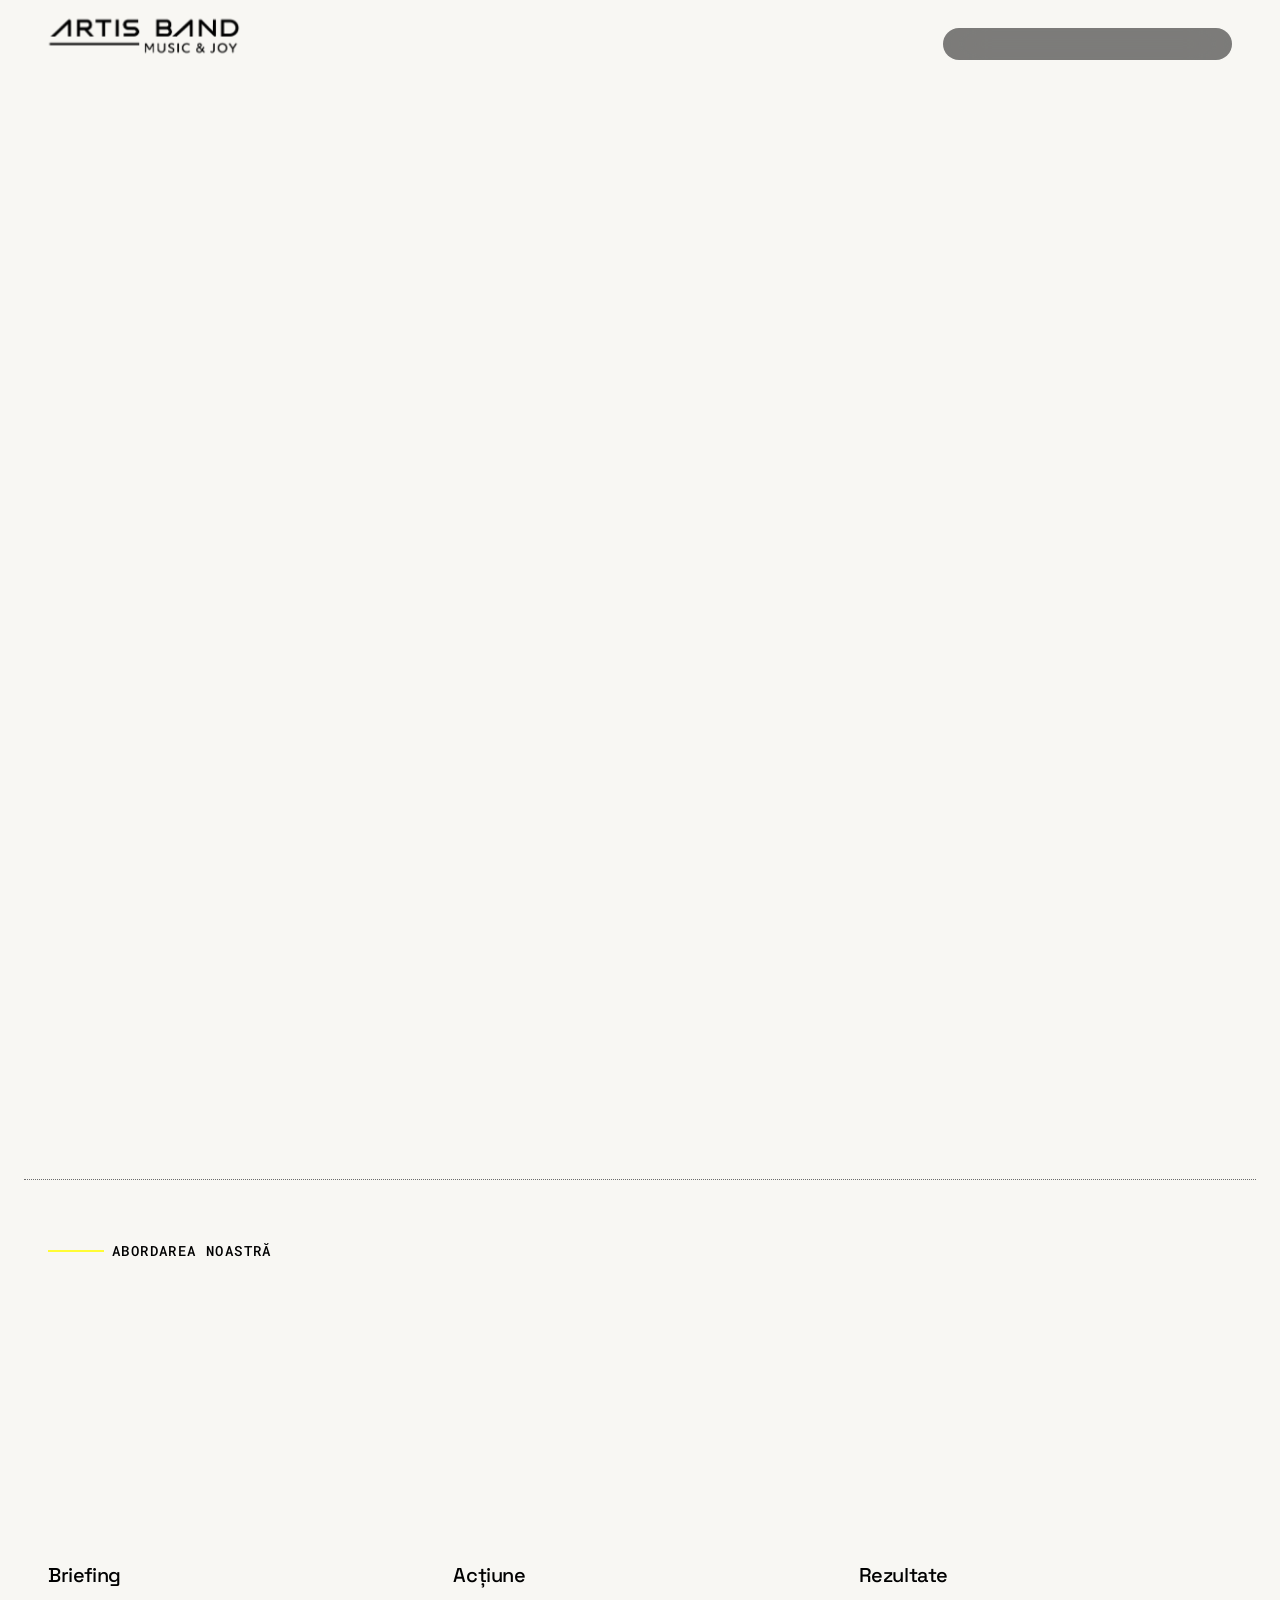
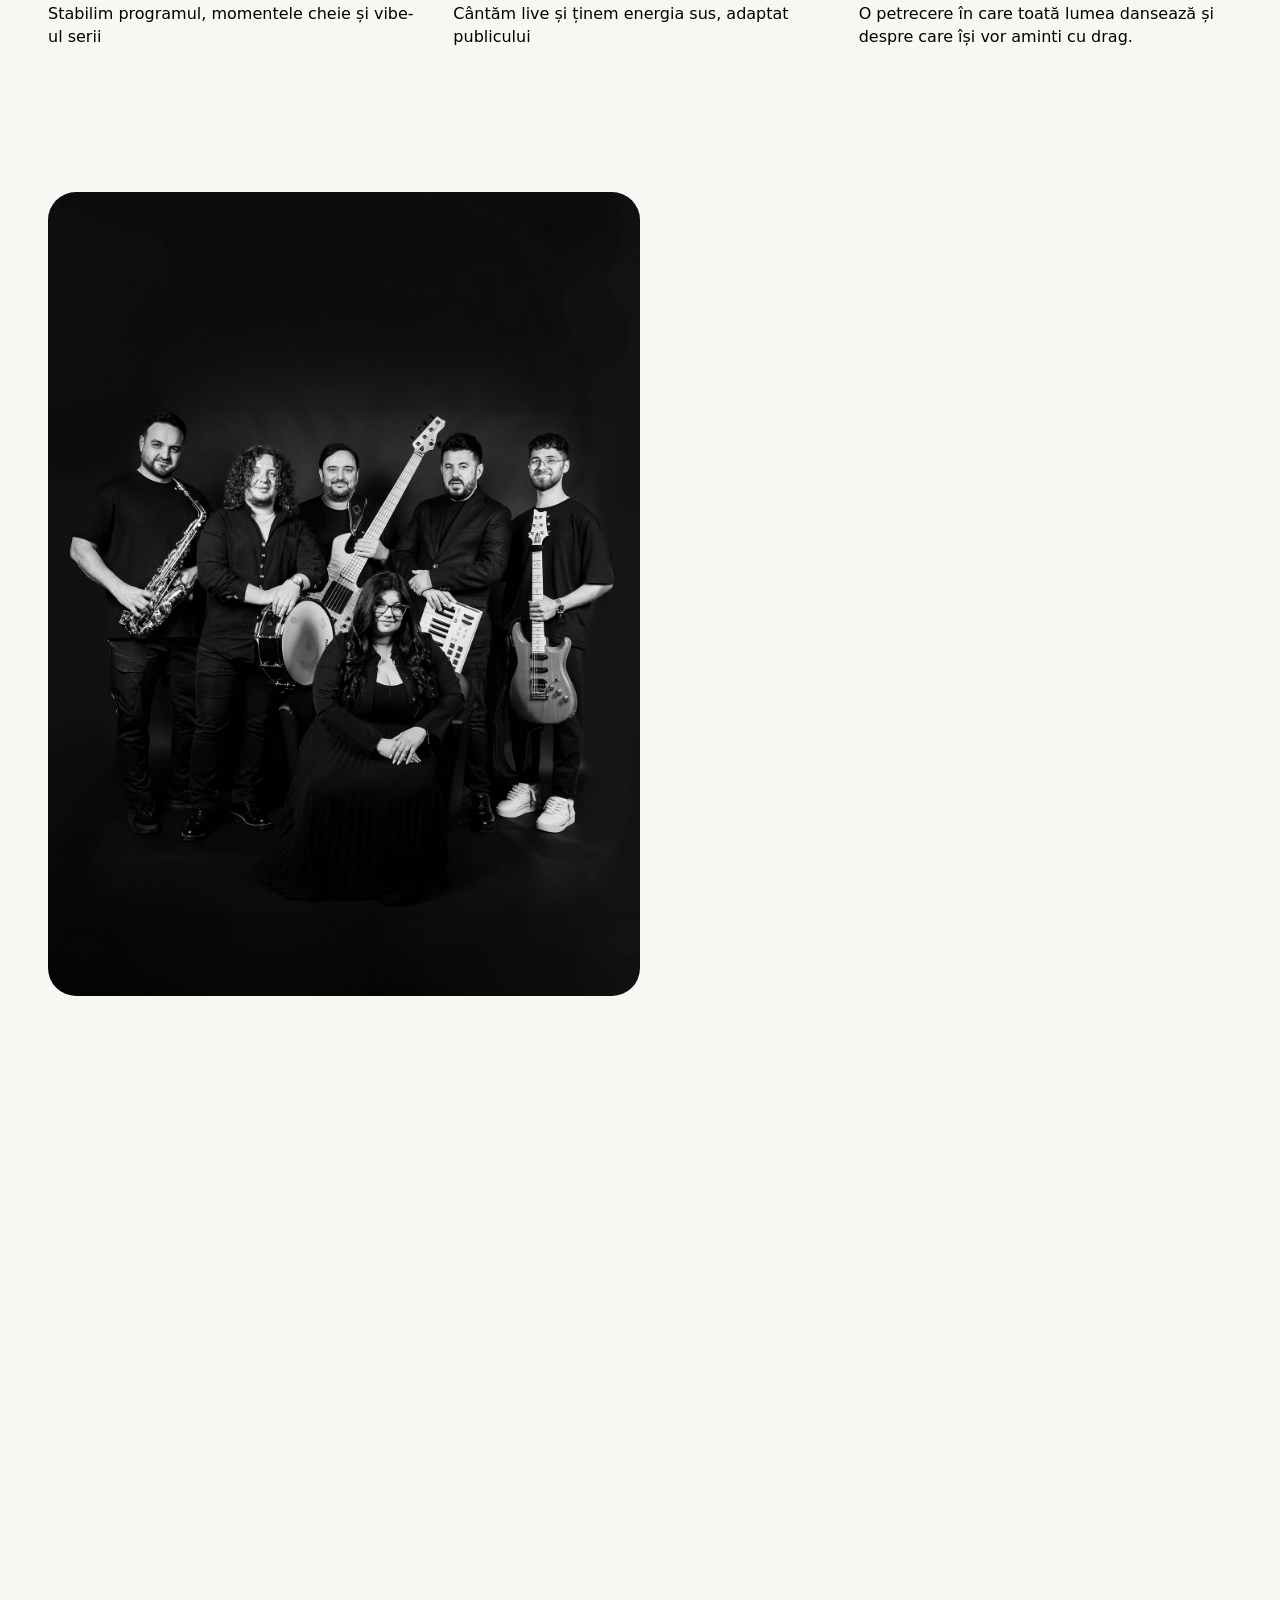
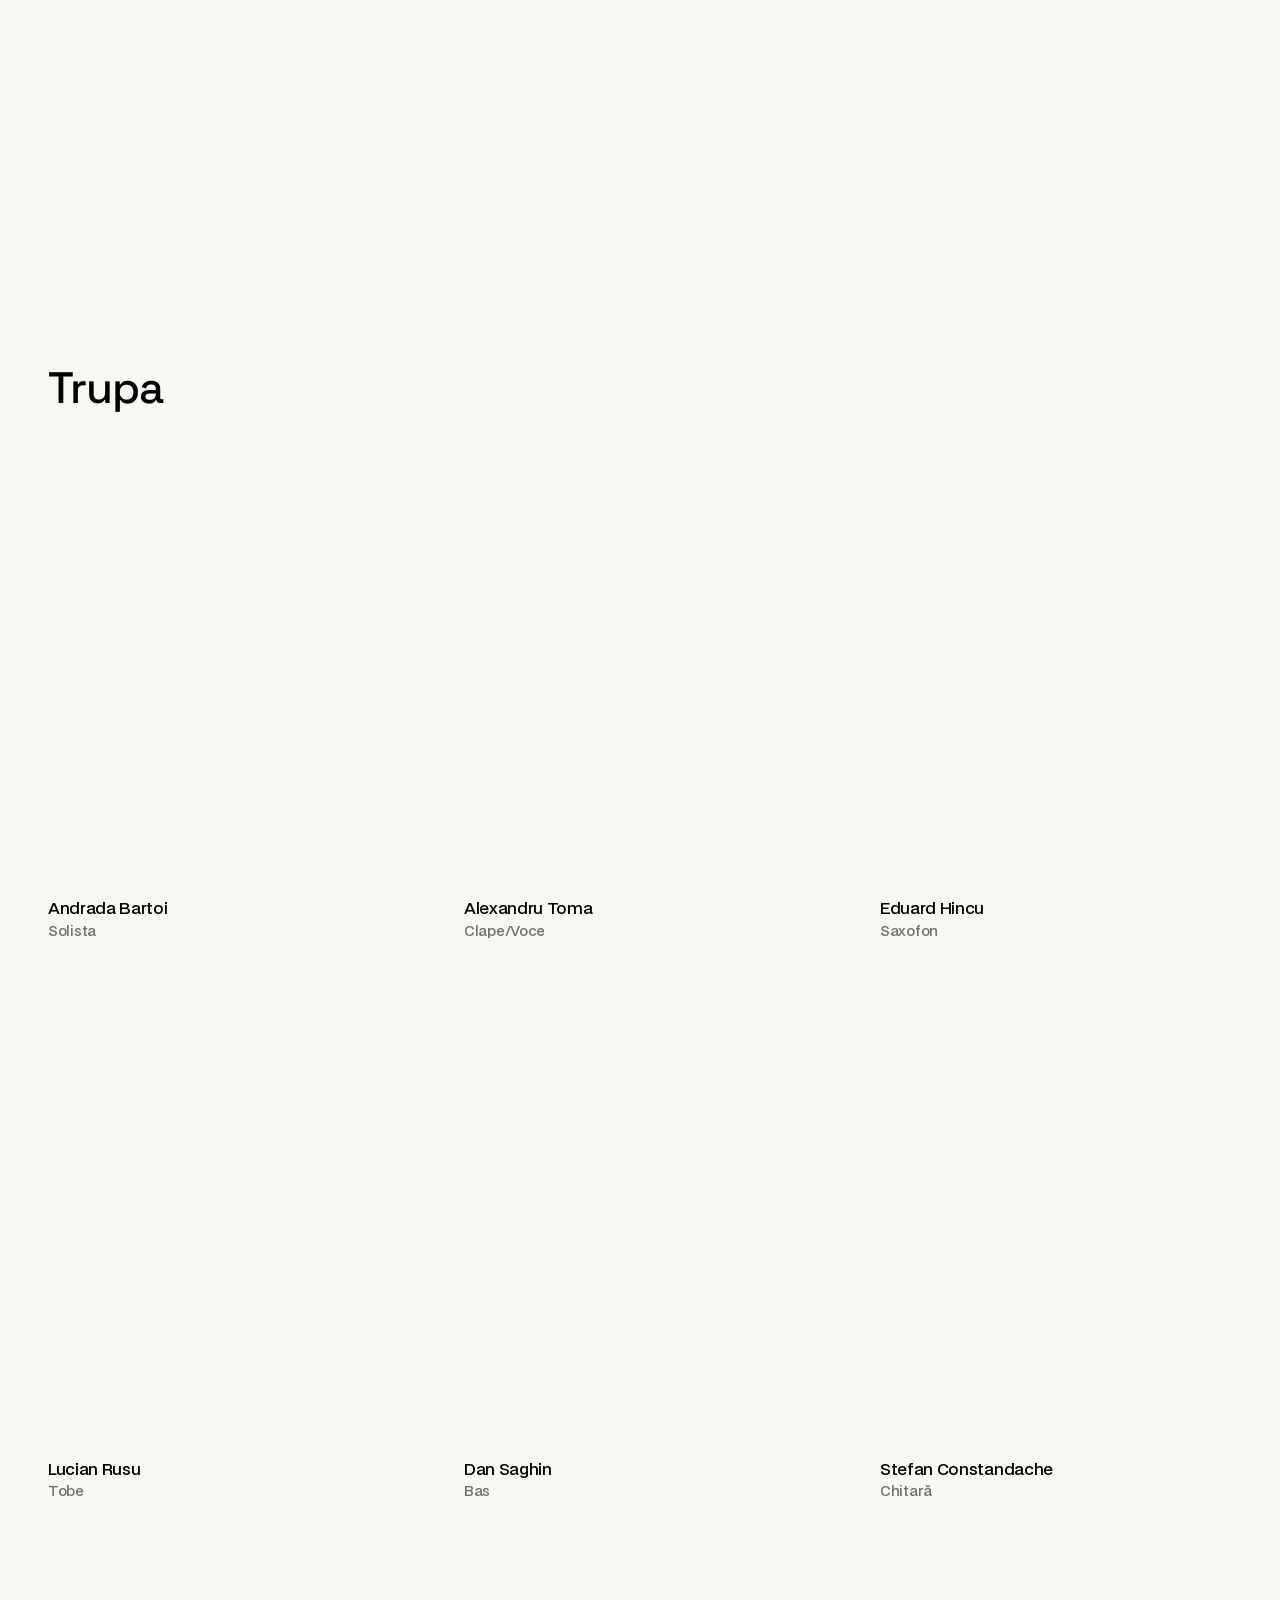
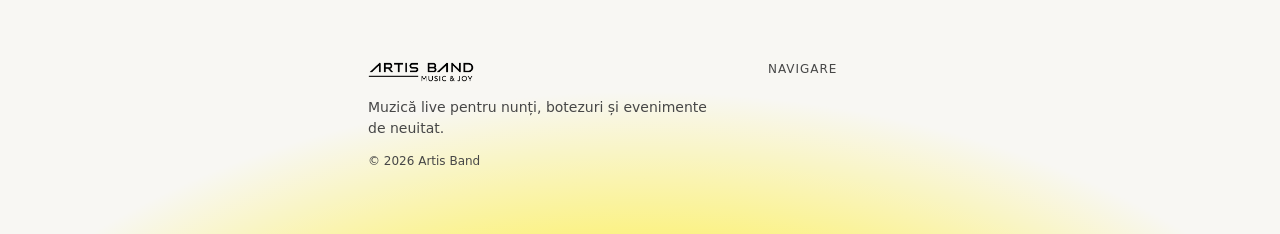
==== about.html @ 95e09581 "Fix mobile layout/animation bugs across site - Fix hamburger menu invisible on dark navbar (black-on" ====
<!DOCTYPE html>
<html lang="ro">
<head>
  <meta charset="utf-8">
  <title>Despre Noi – Artis Band</title>
  <meta content="Cunoaște trupa Artis Band: muzicieni profesioniști, repertoriu variat și energie live pentru nunți, botezuri și evenimente corporate." name="description">
  <link href="https://artisband.ro/about.html" rel="canonical">
  <meta content="Despre Noi – Artis Band" property="og:title">
  <meta content="Cunoaște trupa Artis Band: muzicieni profesioniști, repertoriu variat și energie live pentru nunți, botezuri și evenimente corporate." property="og:description">
  <meta content="https://artisband.ro/about.html" property="og:url">
  <meta content="https://artisband.ro/images/header-img6-p-1600.jpg" property="og:image">
  <meta content="Despre Noi – Artis Band" name="twitter:title">
  <meta content="Cunoaște trupa Artis Band: muzicieni profesioniști, repertoriu variat și energie live pentru nunți, botezuri și evenimente corporate." name="twitter:description">
  <meta content="https://artisband.ro/images/header-img6-p-1600.jpg" name="twitter:image">
  <meta property="og:type" content="website">
  <meta content="summary_large_image" name="twitter:card">
  <meta content="width=device-width, initial-scale=1" name="viewport">
  <link href="css/normalize.css" rel="stylesheet" type="text/css">
  <link href="css/framework.css" rel="stylesheet" type="text/css">
  <link href="css/site.css" rel="stylesheet" type="text/css">
  <style>html.w-mod-js:not(.w-mod-ix3) :is(.section_about-header .text-style-label, .section_about-header h1, .about-header_cube, .faq_answer-wrap, .faq_button-line.is-second, .home-header_heading._1, .home-header_heading._2, .home-header_heading._3, .home-header_imgs-wrap, .home-header_img-wrap, .newsletter_btn-wrap, .section_services .heading-style-h3, [animation="scale"], .about-values_img-wrap._2, .about-values_img-wrap._3, .about-values_block-content._1, .about-values_block-content._2, .about-values_block-content._3, .button_gradient-ball.ball-1, .navbar_hamburger-line._1, .navbar_hamburger-line._2, .footer_brand, .home-header_img, .navbar_link-text._1, .navbar_link-text._2, .button_gradient-ball.ball-2, .home-about_component, .home-about_img, .home-about_img-text, .scroll-note_text, .blog-list_img, .brands_list, .button_gradient, .button_gradient-glow) {visibility: hidden !important;}</style>
  <script src="js/touch-detect.js" type="text/javascript"></script>
  <link href="images/favicon.png" rel="shortcut icon" type="image/x-icon">
  <link href="images/webclip.png" rel="apple-touch-icon"><!--  code to improve the font quality  -->
  <style>
  * {
  -webkit-font-smoothing: antialiased;
  -moz-osx-font-smoothing: grayscale;
}
</style>
</head>
<body>
  <div class="page-wrapper">
    <nav data-wf--navbar--variant="light-pages" class="navbar is-light w-variant-1f88e9d2-2126-c26f-cddb-9e4109331a60">
      <div class="padding-global">
        <div class="navbar_component">
          <a href="index.html" class="navbar_logo-wrap w-inline-block"><img src="images/logo-white.svg" loading="lazy" alt="" class="navbar_logo_white w-variant-1f88e9d2-2126-c26f-cddb-9e4109331a60"><img src="images/logo-bk.png" loading="lazy" alt="" class="navbar_logo_black w-variant-1f88e9d2-2126-c26f-cddb-9e4109331a60"></a>
          <div class="navbar_links-wrap">
            <div class="navbar_links">
              <a href="index.html" class="navbar_link w-inline-block">
                <div class="navbar_link-text _1">Acasă</div>
                <div class="navbar_link-text _2">Acasă</div>
              </a>
              <a href="about.html" aria-current="page" class="navbar_link w-inline-block w--current">
                <div class="navbar_link-text _1">Despre Noi</div>
                <div class="navbar_link-text _2">Despre Noi</div>
              </a>
              <a href="work.html" class="navbar_link w-inline-block">
                <div class="navbar_link-text _1">Portofoliu</div>
                <div class="navbar_link-text _2">Portofoliu</div>
              </a>
            </div>
          </div>
          <div class="navbar_hamburger-wrap">
            <div class="navbar_hamburger">
              <div class="navbar_hamburger-line _1"></div>
              <div class="navbar_hamburger-line _2"></div>
            </div>
          </div>
        </div>
      </div>
    </nav>
    <div class="main-wrapper">
      <section class="section_about-header">
        <div class="about-header_content">
          <div class="padding-section-medium"></div>
          <div class="padding-global">
            <div class="container-xsmall">
              <div class="about-header_component">
                <div class="text-align-center">
                  <div class="text-style-label">DESPRE NOI</div>
                </div>
                <div class="spacer-custom-2"></div>
                <div class="text-align-center">
                  <h1 class="heading-style-h2 is-mobile-h3">Muzică live, energie pe scenă și un repertoriu adaptat publicului.</h1>
                </div>
              </div>
            </div>
          </div>
        </div>
        <div class="about-header_spacing"></div>
        <div class="about-header_cube-wrap">
          <div class="about-header_cube">
            <div class="about-header_cube-side _1"><img sizes="100vw" srcset="images/471550268_18295523638236226_8148027631442970013_n-p-500.jpg 500w, images/471550268_18295523638236226_8148027631442970013_n-p-800.jpg 800w, images/471550268_18295523638236226_8148027631442970013_n-p-1080.jpg 1080w, images/471550268_18295523638236226_8148027631442970013_n.jpg 1440w" alt="" src="images/471550268_18295523638236226_8148027631442970013_n.jpg" loading="eager" class="about-header_asset">
              <div class="about-header_gradient"></div>
              <div class="about-header_asset-info"></div>
            </div>
            <div class="about-header_cube-side _2">
              <div data-poster-url="videos/header-ab_poster.0000000.jpg" data-video-urls="videos/header-ab_mp4.mp4" data-autoplay="true" data-loop="true" data-wf-ignore="true" class="about-header_asset w-background-video w-background-video-atom"><video id="ec1cfe89-8ee2-b461-7108-16d6f02c8ee2-video" autoplay="" loop="" style="background-image:url(&quot;videos/header-ab_poster.0000000.jpg&quot;)" muted="" playsinline="" data-wf-ignore="true" data-object-fit="cover">
                  <source src="videos/header-ab_mp4.mp4" data-wf-ignore="true">
                </video></div>
              <div class="about-header_gradient"></div>
              <div class="about-header_asset-info"></div>
            </div>
            <div class="about-header_cube-side _3"><img sizes="(max-width: 1080px) 100vw, 1080px" srcset="images/487078931_1210907761035909_3909177879203193290_n-p-500.jpg 500w, images/487078931_1210907761035909_3909177879203193290_n-p-800.jpg 800w, images/487078931_1210907761035909_3909177879203193290_n.jpg 1080w" alt="" src="images/487078931_1210907761035909_3909177879203193290_n.jpg" loading="eager" class="about-header_asset">
              <div class="about-header_gradient"></div>
              <div class="about-header_asset-info">
                <div class="about-header_asset-line"></div>
              </div>
            </div>
            <div class="about-header_cube-side _4"><img sizes="(max-width: 2048px) 100vw, 2048px" srcset="images/487417576_1215841083875910_3028529609241675946_n-p-500.jpg 500w, images/487417576_1215841083875910_3028529609241675946_n-p-800.jpg 800w, images/487417576_1215841083875910_3028529609241675946_n-p-1080.jpg 1080w, images/487417576_1215841083875910_3028529609241675946_n.jpg 2048w" alt="" src="images/487417576_1215841083875910_3028529609241675946_n.jpg" loading="eager" class="about-header_asset">
              <div class="about-header_gradient"></div>
              <div class="about-header_asset-info"></div>
            </div>
          </div>
        </div>
      </section>
      <section class="section_approach">
        <div class="padding-section-large"></div>
        <div class="padding-global is-tiny">
          <div class="line"></div>
        </div>
        <div class="padding-section-xsmall"></div>
        <div class="padding-global">
          <div class="container-large">
            <div class="approach_component">
              <div class="label_wrap">
                <div class="label_line"></div>
                <h2 class="text-style-label">ABORDAREA NOASTRĂ</h2>
              </div>
              <div class="spacer-medium"></div>
              <div class="approach_items">
                <div class="approach_item">
                  <div class="approach_img-wrap"><img class="approach_img" src="images/472098517_18296837473236226_8160290566912953296_n.jpg" animation="scale" alt="" sizes="(max-width: 1440px) 100vw, 1440px" loading="lazy" srcset="images/472098517_18296837473236226_8160290566912953296_n-p-500.jpg 500w, images/472098517_18296837473236226_8160290566912953296_n-p-800.jpg 800w, images/472098517_18296837473236226_8160290566912953296_n-p-1080.jpg 1080w, images/472098517_18296837473236226_8160290566912953296_n.jpg 1440w"></div>
                  <div class="approach_item-content">
                    <h2 class="heading-style-h6">Briefing</h2>
                    <p>Stabilim programul, momentele cheie și vibe-ul serii</p>
                  </div>
                </div>
                <div class="approach_item">
                  <div class="approach_img-wrap">
                    <div data-poster-url="videos/ab-video_poster.0000000.jpg" data-video-urls="videos/ab-video_mp4.mp4" data-autoplay="true" data-loop="true" data-wf-ignore="true" animation="scale" class="approach_img w-background-video w-background-video-atom"><video id="f5f348c0-ceea-69d6-a16d-d329b9c68348-video" autoplay="" loop="" style="background-image:url(&quot;videos/ab-video_poster.0000000.jpg&quot;)" muted="" playsinline="" data-wf-ignore="true" data-object-fit="cover">
                        <source src="videos/ab-video_mp4.mp4" data-wf-ignore="true">
                      </video></div>
                  </div>
                  <div class="approach_item-content">
                    <h2 class="heading-style-h6">Acțiune</h2>
                    <p>Cântăm live și ținem energia sus, adaptat publicului</p>
                  </div>
                </div>
                <div class="approach_item">
                  <div class="approach_img-wrap"><img class="approach_img" src="images/550730911_18326200417236226_1081107936041770424_n.jpg" animation="scale" alt="" sizes="100vw" loading="lazy" srcset="images/550730911_18326200417236226_1081107936041770424_n-p-500.jpg 500w, images/550730911_18326200417236226_1081107936041770424_n-p-800.jpg 800w, images/550730911_18326200417236226_1081107936041770424_n-p-1080.jpg 1080w, images/550730911_18326200417236226_1081107936041770424_n.jpg 1440w"></div>
                  <div class="approach_item-content">
                    <h2 class="heading-style-h6">Rezultate</h2>
                    <p>O petrecere în care toată lumea dansează și despre care își vor aminti cu drag.</p>
                  </div>
                </div>
              </div>
            </div>
          </div>
        </div>
        <div class="padding-section-medium"></div>
      </section>
      <section class="section_values">
        <div class="padding-global">
          <div class="about-values_wrapper">
            <div id="w-node-_3e2f36c7-a93b-26f9-3eb0-428f49cd1206-3a338c73" class="about-values_imgs-wrapper">
              <div class="about-values_imgs-wrap">
                <div class="about-values_img-wrap _1"><img loading="eager" src="images/profesionalism.jpg" alt="" class="about-values_img _1"></div>
                <div class="about-values_img-wrap _2"><img loading="eager" src="images/repertoriu.jpg" alt="" class="about-values_img _2"></div>
                <div class="about-values_img-wrap _3"><img loading="eager" src="images/481287290_957119199878210_4238705629776462591_n.jpg" alt="" class="about-values_img _3"></div>
              </div>
            </div>
            <div class="about-values_content">
              <div class="about-values_block"><img alt="" src="images/profesionalism.jpg" loading="eager" class="about-values_img-tablet">
                <div class="about-values_block-content _1">
                  <div class="about-values_head">
                    <div class="text-style-label">01</div>
                    <div class="about-values_head-wrap">
                      <h2 class="heading-style-h4">Profesionalism</h2>
                    </div>
                  </div>
                  <p>Organizare și comunicare clară</p>
                </div>
              </div>
              <div class="about-values_block"><img alt="" src="images/repertoriu.jpg" loading="eager" class="about-values_img-tablet">
                <div class="about-values_block-content _2">
                  <div class="about-values_head">
                    <div class="text-style-label">02</div>
                    <div class="about-values_head-wrap">
                      <h2 class="heading-style-h4">Repertoriu variat</h2>
                    </div>
                  </div>
                  <p>Pentru toate vârstele și momentele serii</p>
                </div>
              </div>
              <div class="about-values_block"><img id="w-node-_3e2f36c7-a93b-26f9-3eb0-428f49cd1226-3a338c73" alt="" src="images/481287290_957119199878210_4238705629776462591_n.jpg" loading="eager" class="about-values_img-tablet">
                <div class="about-values_block-content _3">
                  <div class="about-values_head">
                    <div class="text-style-label">03</div>
                    <div class="about-values_head-wrap">
                      <h2 class="heading-style-h4">Energie live</h2>
                    </div>
                  </div>
                  <p>Interacțiune și atmosferă reală</p>
                </div>
              </div>
            </div>
            <!--
              Tablet/mobile-only alternative to .about-values_content above
              (hidden at this breakpoint, see site.css): that version just
              stacks the 3 cards vertically, one full-height block after
              another. Client asked for these shown as a horizontal
              auto-scrolling gallery instead, so this is a separate,
              purpose-built marquee track (same pattern as the "Momente
              live" gallery on index.html: the 3 cards listed twice back to
              back, CSS keyframe scrolls left by exactly one list's width
              so the loop is seamless, no arrows/JS needed). Desktop is
              untouched, still shows the original sticky image-crossfade
              version via .about-values_content/.about-values_imgs-wrapper.
            -->
            <div class="about-values_marquee">
              <div class="about-values_marquee_track">
                <div class="about-values_marquee_item">
                  <div class="about-values_marquee_img-wrap"><img src="images/profesionalism.jpg" alt="" loading="lazy" class="about-values_marquee_img"></div>
                  <div class="text-style-label">01</div>
                  <h3 class="heading-style-h6">Profesionalism</h3>
                  <p>Organizare și comunicare clară</p>
                </div>
                <div class="about-values_marquee_item">
                  <div class="about-values_marquee_img-wrap"><img src="images/repertoriu.jpg" alt="" loading="lazy" class="about-values_marquee_img"></div>
                  <div class="text-style-label">02</div>
                  <h3 class="heading-style-h6">Repertoriu variat</h3>
                  <p>Pentru toate vârstele și momentele serii</p>
                </div>
                <div class="about-values_marquee_item">
                  <div class="about-values_marquee_img-wrap"><img src="images/481287290_957119199878210_4238705629776462591_n.jpg" alt="" loading="lazy" class="about-values_marquee_img"></div>
                  <div class="text-style-label">03</div>
                  <h3 class="heading-style-h6">Energie live</h3>
                  <p>Interacțiune și atmosferă reală</p>
                </div>
                <div class="about-values_marquee_item" aria-hidden="true">
                  <div class="about-values_marquee_img-wrap"><img src="images/profesionalism.jpg" alt="" loading="lazy" class="about-values_marquee_img"></div>
                  <div class="text-style-label">01</div>
                  <h3 class="heading-style-h6">Profesionalism</h3>
                  <p>Organizare și comunicare clară</p>
                </div>
                <div class="about-values_marquee_item" aria-hidden="true">
                  <div class="about-values_marquee_img-wrap"><img src="images/repertoriu.jpg" alt="" loading="lazy" class="about-values_marquee_img"></div>
                  <div class="text-style-label">02</div>
                  <h3 class="heading-style-h6">Repertoriu variat</h3>
                  <p>Pentru toate vârstele și momentele serii</p>
                </div>
                <div class="about-values_marquee_item" aria-hidden="true">
                  <div class="about-values_marquee_img-wrap"><img src="images/481287290_957119199878210_4238705629776462591_n.jpg" alt="" loading="lazy" class="about-values_marquee_img"></div>
                  <div class="text-style-label">03</div>
                  <h3 class="heading-style-h6">Energie live</h3>
                  <p>Interacțiune și atmosferă reală</p>
                </div>
              </div>
            </div>
          </div>
        </div>
      </section>
      <section class="section_team">
        <div class="padding-section-medium"></div>
        <div class="padding-global">
          <div class="container-large">
            <div class="team_component">
              <h2 class="heading-style-h4">Trupa</h2>
              <div class="spacer-large"></div>
              <div class="about-team_grid">
                <div class="about-team_item">
                  <div class="about-team_img-wrap"><img animation="scale" loading="lazy" alt="" src="images/ada.jpg" sizes="100vw" srcset="images/ada-p-500.jpg 500w, images/ada-p-800.jpg 800w, images/ada.jpg 1050w" class="about-team_img"></div>
                  <div class="about-team_texts">
                    <h3 class="about-team_text">Andrada Bartoi</h3>
                    <div class="text-color-grey-350">
                      <h3 class="about-team_text-2">Solista</h3>
                    </div>
                  </div>
                </div>
                <div class="about-team_item">
                  <div class="about-team_img-wrap"><img animation="scale" loading="lazy" alt="" src="images/alex.jpg" sizes="100vw" srcset="images/alex-p-500.jpg 500w, images/alex-p-800.jpg 800w, images/alex-p-1080.jpg 1080w, images/alex.jpg 1200w" class="about-team_img"></div>
                  <div class="about-team_texts">
                    <h3 class="about-team_text">Alexandru Toma</h3>
                    <div class="text-color-grey-350">
                      <h3 class="about-team_text-2">Clape/Voce</h3>
                    </div>
                  </div>
                </div>
                <div class="about-team_item">
                  <div class="about-team_img-wrap"><img animation="scale" loading="lazy" alt="" src="images/edi.jpg" sizes="100vw" srcset="images/edi-p-500.jpg 500w, images/edi-p-800.jpg 800w, images/edi-p-1080.jpg 1080w, images/edi.jpg 1200w" class="about-team_img"></div>
                  <div class="about-team_texts">
                    <h3 class="about-team_text">Eduard Hincu</h3>
                    <div class="text-color-grey-350">
                      <h3 class="about-team_text-2">Saxofon</h3>
                    </div>
                  </div>
                </div>
                <div class="about-team_item">
                  <div class="about-team_img-wrap"><img animation="scale" loading="lazy" alt="" src="images/lucian.jpg" sizes="100vw" srcset="images/lucian-p-500.jpg 500w, images/lucian-p-800.jpg 800w, images/lucian-p-1080.jpg 1080w, images/lucian.jpg 1200w" class="about-team_img"></div>
                  <div class="about-team_texts">
                    <h3 class="about-team_text">Lucian Rusu</h3>
                    <div class="text-color-grey-350">
                      <h3 class="about-team_text-2">Tobe</h3>
                    </div>
                  </div>
                </div>
                <div class="about-team_item">
                  <div class="about-team_img-wrap"><img animation="scale" loading="lazy" alt="" src="images/dan.jpg" sizes="100vw" srcset="images/dan-p-500.jpg 500w, images/dan-p-800.jpg 800w, images/dan-p-1080.jpg 1080w, images/dan.jpg 1200w" class="about-team_img"></div>
                  <div class="about-team_texts">
                    <h3 class="about-team_text">Dan Saghin</h3>
                    <div class="text-color-grey-350">
                      <h3 class="about-team_text-2">Bas</h3>
                    </div>
                  </div>
                </div>
                <div class="about-team_item">
                  <div class="about-team_img-wrap"><img animation="scale" loading="lazy" alt="" src="images/stefan.jpg" sizes="100vw" srcset="images/stefan-p-500.jpg 500w, images/stefan-p-800.jpg 800w, images/stefan-p-1080.jpg 1080w, images/stefan.jpg 1200w" class="about-team_img"></div>
                  <div class="about-team_texts">
                    <h3 class="about-team_text">Stefan Constandache</h3>
                    <div class="text-color-grey-350">
                      <h3 class="about-team_text-2">Chitară</h3>
                    </div>
                  </div>
                </div>
              </div>
            </div>
          </div>
        </div>
        <div class="padding-section-medium is-mobile-small"></div>
      </section>
    </div>
    <footer class="footer footer-light">
      <div class="footer_wrap">
        <div class="footer-new_top">
          <div class="footer-new_brand">
            <img src="images/logo-bk.png" loading="lazy" alt="Artis Band" class="footer-new_logo">
            <p class="footer-new_tagline">Muzică live pentru nunți, botezuri și evenimente de neuitat.</p>
            <div class="footer_copyright">© 2026 Artis Band</div>
          </div>
          <div class="footer-new_navcontact-wrap">
            <div class="footer-new_col">
              <div class="footer-new_col-title">Navigare</div
---- css/framework.css ----
@font-face {
  font-family: 'webflow-icons';
  src: url("[data-uri]") format('truetype');
  font-weight: normal;
  font-style: normal;
}
[class^="w-icon-"],
[class*=" w-icon-"] {
  /* use !important to prevent issues with browser extensions that change fonts */
  font-family: 'webflow-icons' !important;
  speak: none;
  font-style: normal;
  font-weight: normal;
  font-variant: normal;
  text-transform: none;
  line-height: 1;
  /* Better Font Rendering =========== */
  -webkit-font-smoothing: antialiased;
  -moz-osx-font-smoothing: grayscale;
}
.w-icon-slider-right:before {
  content: "\e600";
}
.w-icon-slider-left:before {
  content: "\e601";
}
.w-icon-nav-menu:before {
  content: "\e602";
}
.w-icon-arrow-down:before,
.w-icon-dropdown-toggle:before {
  content: "\e603";
}
.w-icon-file-upload-remove:before {
  content: "\e900";
}
.w-icon-file-upload-icon:before {
  content: "\e903";
}
* {
  -webkit-box-sizing: border-box;
  -moz-box-sizing: border-box;
  box-sizing: border-box;
}
html {
  height: 100%;
}
body {
  margin: 0;
  min-height: 100%;
  background-color: #fff;
  font-family: Arial, sans-serif;
  font-size: 14px;
  line-height: 20px;
  color: #333;
}
img {
  max-width: 100%;
  vertical-align: middle;
  display: inline-block;
}
html.w-mod-touch * {
  background-attachment: scroll !important;
}
.w-block {
  display: block;
}
.w-inline-block {
  max-width: 100%;
  display: inline-block;
}
.w-clearfix:before,
.w-clearfix:after {
  content: " ";
  display: table;
  grid-column-start: 1;
  grid-row-start: 1;
  grid-column-end: 2;
  grid-row-end: 2;
}
.w-clearfix:after {
  clear: both;
}
.w-hidden {
  display: none;
}
.w-button {
  display: inline-block;
  padding: 9px 15px;
  background-color: #3898EC;
  color: white;
  border: 0;
  line-height: inherit;
  text-decoration: none;
  cursor: pointer;
  border-radius: 0;
}
input.w-button {
  -webkit-appearance: button;
}
html[data-w-dynpage] [data-w-cloak] {
  color: transparent !important;
}
.w-code-block {
  margin: unset;
}
pre.w-code-block code {
  all: inherit;
}
pre.w-code-block code > span {
  display: block !important;
}
.w-optimization {
  display: contents;
}
.w-webflow-badge,
.w-webflow-badge > img {
  box-sizing: unset;
  width: unset;
  height: unset;
  max-height: unset;
  max-width: unset;
  min-height: unset;
  min-width: unset;
  margin: unset;
  padding: unset;
  float: unset;
  clear: unset;
  border: unset;
  border-radius: unset;
  background: unset;
  background-image: unset;
  background-position: unset;
  background-size: unset;
  background-repeat: unset;
  background-origin: unset;
  background-clip: unset;
  background-attachment: unset;
  background-color: unset;
  box-shadow: unset;
  transform: unset;
  transition: unset;
  direction: unset;
  font-family: unset;
  font-weight: unset;
  color: unset;
  font-size: unset;
  line-height: unset;
  font-style: unset;
  font-variant: unset;
  text-align: unset;
  letter-spacing: unset;
  text-decoration: unset;
  text-indent: unset;
  text-transform: unset;
  list-style-type: unset;
  text-shadow: unset;
  vertical-align: unset;
  cursor: unset;
  white-space: unset;
  word-break: unset;
  word-spacing: unset;
  word-wrap: unset;
}
.w-webflow-badge {
  position: fixed !important;
  display: inline-block !important;
  visibility: visible !important;
  opacity: 1 !important;
  z-index: 2147483647 !important;
  top: auto !important;
  right: 12px !important;
  bottom: 12px !important;
  left: auto !important;
  color: #aaadb0 !important;
  background-color: #fff !important;
  border-radius: 3px !important;
  padding: 6px !important;
  font-size: 12px !important;
  line-height: 14px !important;
  text-decoration: none !important;
  transform: none !important;
  margin: 0 !important;
  width: auto !important;
  height: auto !important;
  overflow: unset !important;
  white-space: nowrap;
  box-shadow: 0 0 0 1px rgba(0, 0, 0, 0.1), 0px 1px 3px rgba(0, 0, 0, 0.1);
  cursor: pointer;
}
.w-webflow-badge > img {
  position: unset;
  display: inline-block !important;
  visibility: unset !important;
  opacity: 1 !important;
  vertical-align: middle !important;
}
h1,
h2,
h3,
h4,
h5,
h6 {
  font-weight: bold;
  margin-bottom: 10px;
}
h1 {
  font-size: 38px;
  line-height: 44px;
  margin-top: 20px;
}
h2 {
  font-size: 32px;
  line-height: 36px;
  margin-top: 20px;
}
h3 {
  font-size: 24px;
  line-height: 30px;
  margin-top: 20px;
}
h4 {
  font-size: 18px;
  line-height: 24px;
  margin-top: 10px;
}
h5 {
  font-size: 14px;
  line-height: 20px;
  margin-top: 10px;
}
h6 {
  font-size: 12px;
  line-height: 18px;
  margin-top: 10px;
}
p {
  margin-top: 0;
  margin-bottom: 10px;
}
blockquote {
  margin: 0 0 10px 0;
  padding: 10px 20px;
  border-left: 5px solid #E2E2E2;
  font-size: 18px;
  line-height: 22px;
}
figure {
  margin: 0;
  margin-bottom: 10px;
}
figcaption {
  margin-top: 5px;
  text-align: center;
}
ul,
ol {
  margin-top: 0px;
  margin-bottom: 10px;
  padding-left: 40px;
}
.w-list-unstyled {
  padding-left: 0;
  list-style: none;
}
.w-embed:before,
.w-embed:after {
  content: " ";
  display: table;
  grid-column-start: 1;
  grid-row-start: 1;
  grid-column-end: 2;
  grid-row-end: 2;
}
.w-embed:after {
  clear: both;
}
.w-video {
  width: 100%;
  position: relative;
  padding: 0;
}
.w-video iframe,
.w-video object,
.w-video embed {
  position: absolute;
  top: 0;
  left: 0;
  width: 100%;
  height: 100%;
  border: none;
}
fieldset {
  padding: 0;
  margin: 0;
  border: 0;
}
button,
[type='button'],
[type='reset'] {
  border: 0;
  cursor: pointer;
  -webkit-appearance: button;
}
.w-form {
  margin: 0 0 15px;
}
.w-form-done {
  display: none;
  padding: 20px;
  text-align: center;
  background-color: #dddddd;
}
.w-form-fail {
  display: none;
  margin-top: 10px;
  padding: 10px;
  background-color: #ffdede;
}
label {
  display: block;
  margin-bottom: 5px;
  font-weight: bold;
}
.w-input,
.w-select {
  display: block;
  width: 100%;
  height: 38px;
  padding: 8px 12px;
  margin-bottom: 10px;
  font-size: 14px;
  line-height: 1.42857143;
  color: #333333;
  vertical-align: middle;
  background-color: #ffffff;
  border: 1px solid #cccccc;
}
.w-input::placeholder,
.w-select::placeholder {
  color: #999;
}
.w-input:focus,
.w-select:focus {
  border-color: #3898EC;
  outline: 0;
}
.w-input[disabled],
.w-select[disabled],
.w-input[readonly],
.w-select[readonly],
fieldset[disabled] .w-input,
fieldset[disabled] .w-select {
  cursor: not-allowed;
}
.w-input[disabled]:not(.w-input-disabled),
.w-select[disabled]:not(.w-input-disabled),
.w-input[readonly],
.w-select[readonly],
fieldset[disabled]:not(.w-input-disabled) .w-input,
fieldset[disabled]:not(.w-input-disabled) .w-select {
  background-color: #eeeeee;
}
textarea.w-input,
textarea.w-select {
  height: auto;
}
.w-select {
  background-color: #f3f3f3;
}
.w-select[multiple] {
  height: auto;
}
.w-form-label {
  display: inline-block;
  cursor: pointer;
  font-weight: normal;
  margin-bottom: 0px;
}
.w-radio {
  display: block;
  margin-bottom: 5px;
  padding-left: 20px;
}
.w-radio:before,
.w-radio:after {
  content: " ";
  display: table;
  grid-column-start: 1;
  grid-row-start: 1;
  grid-column-end: 2;
  grid-row-end: 2;
}
.w-radio:after {
  clear: both;
}
.w-radio-input {
  margin: 4px 0 0;
  line-height: normal;
  float: left;
  margin-left: -20px;
}
.w-radio-input {
  margin-top: 3px;
}
.w-file-upload {
  display: block;
  margin-bottom: 10px;
}
.w-file-upload-input {
  width: 0.1px;
  height: 0.1px;
  opacity: 0;
  overflow: hidden;
  position: absolute;
  z-index: -100;
}
.w-file-upload-default,
.w-file-upload-uploading,
.w-file-upload-success {
  display: inline-block;
  color: #333333;
}
.w-file-upload-error {
  display: block;
  margin-top: 10px;
}
.w-file-upload-default.w-hidden,
.w-file-upload-uploading.w-hidden,
.w-file-upload-error.w-hidden,
.w-file-upload-success.w-hidden {
  display: none;
}
.w-file-upload-uploading-btn {
  display: flex;
  font-size: 14px;
  font-weight: normal;
  cursor: pointer;
  margin: 0;
  padding: 8px 12px;
  border: 1px solid #cccccc;
  background-color: #fafafa;
}
.w-file-upload-file {
  display: flex;
  flex-grow: 1;
  justify-content: space-between;
  margin: 0;
  padding: 8px 9px 8px 11px;
  border: 1px solid #cccccc;
  background-color: #fafafa;
}
.w-file-upload-file-name {
  font-size: 14px;
  font-weight: normal;
  display: block;
}
.w-file-remove-link {
  margin-top: 3px;
  margin-left: 10px;
  width: auto;
  height: auto;
  padding: 3px;
  display: block;
  cursor: pointer;
}
.w-icon-file-upload-remove {
  margin: auto;
  font-size: 10px;
}
.w-file-upload-error-msg {
  display: inline-block;
  color: #ea384c;
  padding: 2px 0;
}
.w-file-upload-info {
  display: inline-block;
  line-height: 38px;
  padding: 0 12px;
}
.w-file-upload-label {
  display: inline-block;
  font-size: 14px;
  font-weight: normal;
  cursor: pointer;
  margin: 0;
  padding: 8px 12px;
  border: 1px solid #cccccc;
  background-color: #fafafa;
}
.w-icon-file-upload-icon,
.w-icon-file-upload-uploading {
  display: inline-block;
  margin-right: 8px;
  width: 20px;
}
.w-icon-file-upload-uploading {
  height: 20px;
}
.w-container {
  margin-left: auto;
  margin-right: auto;
  max-width: 940px;
}
.w-container:before,
.w-container:after {
  content: " ";
  display: table;
  grid-column-start: 1;
  grid-row-start: 1;
  grid-column-end: 2;
  grid-row-end: 2;
}
.w-container:after {
  clear: both;
}
.w-container .w-row {
  margin-left: -10px;
  margin-right: -10px;
}
.w-row:before,
.w-row:after {
  content: " ";
  display: table;
  grid-column-start: 1;
  grid-row-start: 1;
  grid-column-end: 2;
  grid-row-end: 2;
}
.w-row:after {
  clear: both;
}
.w-row .w-row {
  margin-left: 0;
  margin-right: 0;
}
.w-col {
  position: relative;
  float: left;
  width: 100%;
  min-height: 1px;
  padding-left: 10px;
  padding-right: 10px;
}
.w-col .w-col {
  padding-left: 0;
  padding-right: 0;
}
.w-col-1 {
  width: 8.33333333%;
}
.w-col-2 {
  width: 16.66666667%;
}
.w-col-3 {
  width: 25%;
}
.w-col-4 {
  width: 33.33333333%;
}
.w-col-5 {
  width: 41.66666667%;
}
.w-col-6 {
  width: 50%;
}
.w-col-7 {
  width: 58.33333333%;
}
.w-col-8 {
  width: 66.66666667%;
}
.w-col-9 {
  width: 75%;
}
.w-col-10 {
  width: 83.33333333%;
}
.w-col-11 {
  width: 91.66666667%;
}
.w-col-12 {
  width: 100%;
}
.w-hidden-main {
  display: none !important;
}
@media screen and (max-width: 991px) {
  .w-container {
    max-width: 728px;
  }
  .w-hidden-main {
    display: inherit !important;
  }
  .w-hidden-medium {
    display: none !important;
  }
  .w-col-medium-1 {
    width: 8.33333333%;
  }
  .w-col-medium-2 {
    width: 16.66666667%;
  }
  .w-col-medium-3 {
    width: 25%;
  }
  .w-col-medium-4 {
    width: 33.33333333%;
  }
  .w-col-medium-5 {
    width: 41.66666667%;
  }
  .w-col-medium-6 {
    width: 50%;
  }
  .w-col-medium-7 {
    width: 58.33333333%;
  }
  .w-col-medium-8 {
    width: 66.66666667%;
  }
  .w-col-medium-9 {
    width: 75%;
  }
  .w-col-medium-10 {
    width: 83.33333333%;
  }
  .w-col-medium-11 {
    width: 91.66666667%;
  }
  .w-col-medium-12 {
    width: 100%;
  }
  .w-col-stack {
    width: 100%;
    left: auto;
    right: auto;
  }
}
@media screen and (max-width: 767px) {
  .w-hidden-main {
    display: inherit !important;
  }
  .w-hidden-medium {
    display: inherit !important;
  }
  .w-hidden-small {
    display: none !important;
  }
  .w-row,
  .w-container .w-row {
    margin-left: 0;
    margin-right: 0;
  }
  .w-col {
    width: 100%;
    left: auto;
    right: auto;
  }
  .w-col-small-1 {
    width: 8.33333333%;
  }
  .w-col-small-2 {
    width: 16.66666667%;
  }
  .w-col-small-3 {
    width: 25%;
  }
  .w-col-small-4 {
    width: 33.33333333%;
  }
  .w-col-small-5 {
    width: 41.66666667%;
  }
  .w-col-small-6 {
    width: 50%;
  }
  .w-col-small-7 {
    width: 58.33333333%;
  }
  .w-col-small-8 {
    width: 66.66666667%;
  }
  .w-col-small-9 {
    width: 75%;
  }
  .w-col-small-10 {
    width: 83.33333333%;
  }
  .w-col-small-11 {
    width: 91.66666667%;
  }
  .w-col-small-12 {
    width: 100%;
  }
}
@media screen and (max-width: 479px) {
  .w-container {
    max-width: none;
  }
  .w-hidden-main {
    display: inherit !important;
  }
  .w-hidden-medium {
    display: inherit !important;
  }
  .w-hidden-small {
    display: inherit !important;
  }
  .w-hidden-tiny {
    display: none !important;
  }
  .w-col {
    width: 100%;
  }
  .w-col-tiny-1 {
    width: 8.33333333%;
  }
  .w-col-tiny-2 {
    width: 16.66666667%;
  }
  .w-col-tiny-3 {
    width: 25%;
  }
  .w-col-tiny-4 {
    width: 33.33333333%;
  }
  .w-col-tiny-5 {
    width: 41.66666667%;
  }
  .w-col-tiny-6 {
    width: 50%;
  }
  .w-col-tiny-7 {
    width: 58.33333333%;
  }
  .w-col-tiny-8 {
    width: 66.66666667%;
  }
  .w-col-tiny-9 {
    width: 75%;
  }
  .w-col-tiny-10 {
    width: 83.33333333%;
  }
  .w-col-tiny-11 {
    width: 91.66666667%;
  }
  .w-col-tiny-12 {
    width: 100%;
  }
}
.w-widget {
  position: relative;
}
.w-widget-map {
  width: 100%;
  height: 400px;
}
.w-widget-map label {
  width: auto;
  display: inline;
}
.w-widget-map img {
  max-width: inherit;
}
.w-widget-map .gm-style-iw {
  text-align: center;
}
.w-widget-map .gm-style-iw > button {
  display: none !important;
}
.w-widget-twitter {
  overflow: hidden;
}
.w-widget-twitter-count-shim {
  display: inline-block;
  vertical-align: top;
  position: relative;
  width: 28px;
  height: 20px;
  text-align: center;
  background: white;
  border: #758696 solid 1px;
  border-radius: 3px;
}
.w-widget-twitter-count-shim * {
  pointer-events: none;
  user-select: none;
}
.w-widget-twitter-count-shim .w-widget-twitter-count-inner {
  position: relative;
  font-size: 15px;
  line-height: 12px;
  text-align: center;
  color: #999;
  font-family: serif;
}
.w-widget-twitter-count-shim .w-widget-twitter-count-clear {
  position: relative;
  display: block;
}
.w-widget-twitter-count-shim.w--large {
  width: 36px;
  height: 28px;
}
.w-widget-twitter-count-shim.w--large .w-widget-twitter-count-inner {
  font-size: 18px;
  line-height: 18px;
}
.w-widget-twitter-count-shim:not(.w--vertical) {
  margin-left: 5px;
  margin-right: 8px;
}
.w-widget-twitter-count-shim:not(.w--vertical).w--large {
  margin-left: 6px;
}
.w-widget-twitter-count-shim:not(.w--vertical):before,
.w-widget-twitter-count-shim:not(.w--vertical):after {
  top: 50%;
  left: 0;
  border: solid transparent;
  content: ' ';
  height: 0;
  width: 0;
  position: absolute;
  pointer-events: none;
}
.w-widget-twitter-count-shim:not(.w--vertical):before {
  border-color: rgba(117, 134, 150, 0);
  border-right-color: #5d6c7b;
  border-width: 4px;
  margin-left: -9px;
  margin-top: -4px;
}
.w-widget-twitter-count-shim:not(.w--vertical).w--large:before {
  border-width: 5px;
  margin-left: -10px;
  margin-top: -5px;
}
.w-widget-twitter-count-shim:not(.w--vertical):after {
  border-color: rgba(255, 255, 255, 0);
  border-right-color: white;
  border-width: 4px;
  margin-left: -8px;
  margin-top: -4px;
}
.w-widget-twitter-count-shim:not(.w--vertical).w--large:after {
  border-width: 5px;
  margin-left: -9px;
  margin-top: -5px;
}
.w-widget-twitter-count-shim.w--vertical {
  width: 61px;
  height: 33px;
  margin-bottom: 8px;
}
.w-widget-twitter-count-shim.w--vertical:before,
.w-widget-twitter-count-shim.w--vertical:after {
  top: 100%;
  left: 50%;
  border: solid transparent;
  content: ' ';
  height: 0;
  width: 0;
  position: absolute;
  pointer-events: none;
}
.w-widget-twitter-count-shim.w--vertical:before {
  border-color: rgba(117, 134, 150, 0);
  border-top-color: #5d6c7b;
  border-width: 5px;
  margin-left: -5px;
}
.w-widget-twitter-count-shim.w--vertical:after {
  border-color: rgba(255, 255, 255, 0);
  border-top-color: white;
  border-width: 4px;
  margin-left: -4px;
}
.w-widget-twitter-count-shim.w--vertical .w-widget-twitter-count-inner {
  font-size: 18px;
  line-height: 22px;
}
.w-widget-twitter-count-shim.w--vertical.w--large {
  width: 76px;
}
.w-background-video {
  position: relative;
  overflow: hidden;
  height: 500px;
  color: white;
}
.w-background-video > video {
  background-size: cover;
  background-position: 50% 50%;
  position: absolute;
  margin: auto;
  width: 100%;
  height: 100%;
  right: -100%;
  bottom: -100%;
  top: -100%;
  left: -100%;
  object-fit: cover;
  z-index: -100;
}
.w-background-video > video::-webkit-media-controls-start-playback-button {
  display: none !important;
  -webkit-appearance: none;
}
.w-background-video--control {
  position: absolute;
  bottom: 1em;
  right: 1em;
  background-color: transparent;
  padding: 0;
}
.w-background-video--control > [hidden] {
  display: none !important;
}
.w-slider {
  position: relative;
  height: 300px;
  text-align: center;
  background: #dddddd;
  clear: both;
  -webkit-tap-highlight-color: rgba(0, 0, 0, 0);
  tap-highlight-color: rgba(0, 0, 0, 0);
}
.w-slider-mask {
  position: relative;
  display: block;
  overflow: hidden;
  z-index: 1;
  left: 0;
  right: 0;
  height: 100%;
  white-space: nowrap;
}
.w-slide {
  position: relative;
  display: inline-block;
  vertical-align: top;
  width: 100%;
  height: 100%;
  white-space: normal;
  text-align: left;
}
.w-slider-nav {
  position: absolute;
  z-index: 2;
  top: auto;
  right: 0;
  bottom: 0;
  left: 0;
  margin: auto;
  padding-top: 10px;
  height: 40px;
  text-align: center;
  -webkit-tap-highlight-color: rgba(0, 0, 0, 0);
  tap-highlight-color: rgba(0, 0, 0, 0);
}
.w-slider-nav.w-round > div {
  border-radius: 100%;
}
.w-slider-nav.w-num > div {
  width: auto;
  height: auto;
  padding: 0.2em 0.5em;
  font-size: inherit;
  line-height: inherit;
}
.w-slider-nav.w-shadow > div {
  box-shadow: 0 0 3px rgba(51, 51, 51, 0.4);
}
.w-slider-nav-invert {
  color: #fff;
}
.w-slider-nav-invert > div {
  background-color: rgba(34, 34, 34, 0.4);
}
.w-slider-nav-invert > div.w-active {
  background-color: #222;
}
.w-slider-dot {
  position: relative;
  display: inline-block;
  width: 1em;
  height: 1em;
  background-color: rgba(255, 255, 255, 0.4);
  cursor: pointer;
  margin: 0 3px 0.5em;
  transition: background-color 100ms, color 100ms;
}
.w-slider-dot.w-active {
  background-color: #fff;
}
.w-slider-dot:focus {
  outline: none;
  box-shadow: 0px 0px 0px 2px #fff;
}
.w-slider-dot:focus.w-active {
  box-shadow: none;
}
.w-slider-arrow-left,
.w-slider-arrow-right {
  position: absolute;
  width: 80px;
  top: 0;
  right: 0;
  bottom: 0;
  left: 0;
  margin: auto;
  cursor: pointer;
  overflow: hidden;
  color: white;
  font-size: 40px;
  -webkit-tap-highlight-color: rgba(0, 0, 0, 0);
  tap-highlight-color: rgba(0, 0, 0, 0);
  user-select: none;
}
.w-slider-arrow-left [class^='w-icon-'],
.w-slider-arrow-right [class^='w-icon-'],
.w-slider-arrow-left [class*=' w-icon-'],
.w-slider-arrow-right [class*=' w-icon-'] {
  position: absolute;
}
.w-slider-arrow-left:focus,
.w-slider-arrow-right:focus {
  outline: 0;
}
.w-slider-arrow-left {
  z-index: 3;
  right: auto;
}
.w-slider-arrow-right {
  z-index: 4;
  left: auto;
}
.w-icon-slider-left,
.w-icon-slider-right {
  top: 0;
  right: 0;
  bottom: 0;
  left: 0;
  margin: auto;
  width: 1em;
  height: 1em;
}
.w-slider-aria-label {
  border: 0;
  clip: rect(0 0 0 0);
  height: 1px;
  margin: -1px;
  overflow: hidden;
  padding: 0;
  position: absolute;
  width: 1px;
}
.w-slider-force-show {
  display: block !important;
}
.w-dropdown {
  display: inline-block;
  position: relative;
  text-align: left;
  margin-left: auto;
  margin-right: auto;
  z-index: 900;
}
.w-dropdown-btn,
.w-dropdown-toggle,
.w-dropdown-link {
  position: relative;
  vertical-align: top;
  text-decoration: none;
  color: #222222;
  padding: 20px;
  text-align: left;
  margin-left: auto;
  margin-right: auto;
  white-space: nowrap;
}
.w-dropdown-toggle {
  user-select: none;
  display: inline-block;
  cursor: pointer;
  padding-right: 40px;
}
.w-dropdown-toggle:focus {
  outline: 0;
}
.w-icon-dropdown-toggle {
  position: absolute;
  top: 0;
  right: 0;
  bottom: 0;
  margin: auto;
  margin-right: 20px;
  width: 1em;
  height: 1em;
}
.w-dropdown-list {
  position: absolute;
  background: #dddddd;
  display: none;
  min-width: 100%;
}
.w-dropdown-list.w--open {
  display: block;
}
.w-dropdown-link {
  padding: 10px 20px;
  display: block;
  color: #222222;
}
.w-dropdown-link.w--current {
  color: #0082f3;
}
.w-dropdown-link:focus {
  outline: 0;
}
/**
 * ## Note
 * Safari (on both iOS and OS X) does not handle viewport units (vh, vw) well.
 * For example percentage units do not work on descendants of elements that
 * have any dimensions expressed in viewport units. It also doesn’t handle them at
 * all in `calc()`.
 */
/**
 * Wrapper around all lightbox elements
 *
 * 1. Since the lightbox can receive focus, IE also gives it an outline.
 * 2. Fixes flickering on Chrome when a transition is in progress
 *    underneath the lightbox.
 */
.w-lightbox-backdrop {
  cursor: auto;
  font-style: normal;
  letter-spacing: normal;
  list-style: disc;
  text-indent: 0;
  text-shadow: none;
  text-transform: none;
  visibility: visible;
  white-space: normal;
  word-break: normal;
  word-spacing: normal;
  word-wrap: normal;
  position: fixed;
  top: 0;
  right: 0;
  bottom: 0;
  left: 0;
  color: #fff;
  font-family: "Helvetica Neue", Helvetica, Ubuntu, "Segoe UI", Verdana, sans-serif;
  font-size: 17px;
  line-height: 1.2;
  font-weight: 300;
  text-align: center;
  background: rgba(0, 0, 0, 0.9);
  z-index: 2000;
  outline: 0;
  /* 1 */
  opacity: 0;
  -webkit-user-select: none;
  -moz-user-select: none;
  -webkit-tap-highlight-color: transparent;
  -webkit-transform: translate(0, 0);
  /* 2 */
}
/**
 * Neat trick to bind the rubberband effect to our canvas instead of the whole
 * document on iOS. It also prevents a bug that causes the document underneath to scroll.
 */
.w-lightbox-backdrop,
.w-lightbox-container {
  height: 100%;
  overflow: auto;
  -webkit-overflow-scrolling: touch;
}
.w-lightbox-content {
  position: relative;
  height: 100vh;
  overflow: hidden;
}
.w-lightbox-view {
  position: absolute;
  width: 100vw;
  height: 100vh;
  opacity: 0;
}
.w-lightbox-view:before {
  content: "";
  height: 100vh;
}
/* .w-lightbox-content */
.w-lightbox-group,
.w-lightbox-group .w-lightbox-view,
.w-lightbox-group .w-lightbox-view:before {
  height: 86vh;
}
.w-lightbox-frame,
.w-lightbox-view:before {
  display: inline-block;
  vertical-align: middle;
}
/*
 * 1. Remove default margin set by user-agent on the <figure> element.
 */
.w-lightbox-figure {
  position: relative;
  margin: 0;
  /* 1 */
}
.w-lightbox-group .w-lightbox-figure {
  cursor: pointer;
}
/**
 * IE adds image dimensions as width and height attributes on the IMG tag,
 * but we need both width and height to be set to auto to enable scaling.
 */
.w-lightbox-img {
  width: auto;
  height: auto;
  max-width: none;
}
/**
 * 1. Reset if style is set by user on "All Images"
 */
.w-lightbox-image {
  display: block;
  float: none;
  /* 1 */
  max-width: 100vw;
  max-height: 100vh;
}
.w-lightbox-group .w-lightbox-image {
  max-height: 86vh;
}
.w-lightbox-caption {
  position: absolute;
  right: 0;
  bottom: 0;
  left: 0;
  padding: 0.5em 1em;
  background: rgba(0, 0, 0, 0.4);
  text-align: left;
  text-overflow: ellipsis;
  white-space: nowrap;
  overflow: hidden;
}
.w-lightbox-embed {
  position: absolute;
  top: 0;
  right: 0;
  bottom: 0;
  left: 0;
  width: 100%;
  height: 100%;
}
.w-lightbox-control {
  position: absolute;
  top: 0;
  width: 4em;
  background-size: 24px;
  background-repeat: no-repeat;
  background-position: center;
  cursor: pointer;
  -webkit-transition: all 0.3s;
  transition: all 0.3s;
}
.w-lightbox-left {
  display: none;
  bottom: 0;
  left: 0;
  /* <svg xmlns="http://www.w3.org/2000/svg" viewBox="-20 0 24 40" width="24" height="40"><g transform="rotate(45)"><path d="m0 0h5v23h23v5h-28z" opacity=".4"/><path d="m1 1h3v23h23v3h-26z" fill="#fff"/></g></svg> */
  background-image: url("[data-uri]");
}
.w-lightbox-right {
  display: none;
  right: 0;
  bottom: 0;
  /* <svg xmlns="http://www.w3.org/2000/svg" viewBox="-4 0 24 40" width="24" height="40"><g transform="rotate(45)"><path d="m0-0h28v28h-5v-23h-23z" opacity=".4"/><path d="m1 1h26v26h-3v-23h-23z" fill="#fff"/></g></svg> */
  background-image: url("[data-uri]");
}
/*
 * Without specifying the with and height inside the SVG, all versions of IE render the icon too small.
 * The bug does not seem to manifest itself if the elements are tall enough such as the above arrows.
 * (http://stackoverflow.com/questions/16092114/background-size-differs-in-internet-explorer)
 */
.w-lightbox-close {
  right: 0;
  height: 2.6em;
  /* <svg xmlns="http://www.w3.org/2000/svg" viewBox="-4 0 18 17" width="18" height="17"><g transform="rotate(45)"><path d="m0 0h7v-7h5v7h7v5h-7v7h-5v-7h-7z" opacity=".4"/><path d="m1 1h7v-7h3v7h7v3h-7v7h-3v-7h-7z" fill="#fff"/></g></svg> */
  background-image: url("[data-uri]");
  background-size: 18px;
}
/**
 * 1. All IE versions add extra space at the bottom without this.
 */
.w-lightbox-strip {
  position: absolute;
  bottom: 0;
  left: 0;
  right: 0;
  padding: 0 1vh;
  line-height: 0;
  /* 1 */
  white-space: nowrap;
  overflow-x: auto;
  overflow-y: hidden;
}
/*
 * 1. We use content-box to avoid having to do `width: calc(10vh + 2vw)`
 *    which doesn’t work in Safari anyway.
 * 2. Chrome renders images pixelated when switching to GPU. Making sure
 *    the parent is also rendered on the GPU (by setting translate3d for
 *    example) fixes this behavior.
 */
.w-lightbox-item {
  display: inline-block;
  width: 10vh;
  padding: 2vh 1vh;
  box-sizing: content-box;
  /* 1 */
  cursor: pointer;
  -webkit-transform: translate3d(0, 0, 0);
  /* 2 */
}
.w-lightbox-active {
  opacity: 0.3;
}
.w-lightbox-thumbnail {
  position: relative;
  height: 10vh;
  background: #222;
  overflow: hidden;
}
.w-lightbox-thumbnail-image {
  position: absolute;
  top: 0;
  left: 0;
}
.w-lightbox-thumbnail .w-lightbox-tall {
  top: 50%;
  width: 100%;
  -webkit-transform: translate(0, -50%);
  transform: translate(0, -50%);
}
.w-lightbox-thumbnail .w-lightbox-wide {
  left: 50%;
  height: 100%;
  -webkit-transform: translate(-50%, 0);
  transform: translate(-50%, 0);
}
/*
 * Spinner
 *
 * Absolute pixel values are used to avoid rounding errors that would cause
 * the white spinning element to be misaligned with the track.
 */
.w-lightbox-spinner {
  position: absolute;
  top: 50%;
  left: 50%;
  box-sizing: border-box;
  width: 40px;
  height: 40px;
  margin-top: -20px;
  margin-left: -20px;
  border: 5px solid rgba(0, 0, 0, 0.4);
  border-radius: 50%;
  -webkit-animation: spin 0.8s infinite linear;
  animation: spin 0.8s infinite linear;
}
.w-lightbox-spinner:after {
  content: "";
  position: absolute;
  top: -4px;
  right: -4px;
  bottom: -4px;
  left: -4px;
  border: 3px solid transparent;
  border-bottom-color: #fff;
  border-radius: 50%;
}
/*
 * Utility classes
 */
.w-lightbox-hide {
  display: none;
}
.w-lightbox-noscroll {
  overflow: hidden;
}
@media (min-width: 768px) {
  .w-lightbox-content {
    height: 96vh;
    margin-top: 2vh;
  }
  .w-lightbox-view,
  .w-lightbox-view:before {
    height: 96vh;
  }
  /* .w-lightbox-content */
  .w-lightbox-group,
  .w-lightbox-group .w-lightbox-view,
  .w-lightbox-group .w-lightbox-view:before {
    height: 84vh;
  }
  .w-lightbox-image {
    max-width: 96vw;
    max-height: 96vh;
  }
  .w-lightbox-group .w-lightbox-image {
    max-width: 82.3vw;
    max-height: 84vh;
  }
  .w-lightbox-left,
  .w-lightbox-right {
    display: block;
    opacity: 0.5;
  }
  .w-lightbox-close {
    opacity: 0.8;
  }
  .w-lightbox-control:hover {
    opacity: 1;
  }
}
.w-lightbox-inactive,
.w-lightbox-inactive:hover {
  opacity: 0;
}
.w-richtext:before,
.w-richtext:after {
  content: " ";
  display: table;
  grid-column-start: 1;
  grid-row-start: 1;
  grid-column-end: 2;
  grid-row-end: 2;
}
.w-richtext:after {
  clear: both;
}
.w-richtext[contenteditable="true"]:before,
.w-richtext[contenteditable="true"]:after {
  white-space: initial;
}
.w-richtext ol,
.w-richtext ul {
  overflow: hidden;
}
.w-richtext .w-richtext-figure-selected.w-richtext-figure-type-video div:after,
.w-richtext .w-richtext-figure-selected[data-rt-type="video"] div:after {
  outline: 2px solid #2895f7;
}
.w-richtext .w-richtext-figure-selected.w-richtext-figure-type-image div,
.w-richtext .w-richtext-figure-selected[data-rt-type="image"] div {
  outline: 2px solid #2895f7;
}
.w-richtext figure.w-richtext-figure-type-video > div:after,
.w-richtext figure[data-rt-type="video"] > div:after {
  content: '';
  position: absolute;
  display: none;
  left: 0;
  top: 0;
  right: 0;
  bottom: 0;
}
.w-richtext figure {
  position: relative;
  max-width: 60%;
}
.w-richtext figure > div:before {
  cursor: default!important;
}
.w-richtext figure img {
  width: 100%;
}
.w-richtext figure figcaption.w-richtext-figcaption-placeholder {
  opacity: 0.6;
}
.w-richtext figure div {
  /* fix incorrectly sized selection border in the data manager */
  font-size: 0px;
  color: transparent;
}
.w-richtext figure.w-richtext-figure-type-image,
.w-richtext figure[data-rt-type="image"] {
  display: table;
}
.w-richtext figure.w-richtext-figure-type-image > div,
.w-richtext figure[data-rt-type="image"] > div {
  display: inline-block;
}
.w-richtext figure.w-richtext-figure-type-image > figcaption,
.w-richtext figure[data-rt-type="image"] > figcaption {
  display: table-caption;
  caption-side: bottom;
}
.w-richtext figure.w-richtext-figure-type-video,
.w-richtext figure[data-rt-type="video"] {
  width: 60%;
  height: 0;
}
.w-richtext figure.w-richtext-figure-type-video iframe,
.w-richtext figure[data-rt-type="video"] iframe {
  position: absolute;
  top: 0;
  left: 0;
  width: 100%;
  height: 100%;
}
.w-richtext figure.w-richtext-figure-type-video > div,
.w-richtext figure[data-rt-type="video"] > div {
  width: 100%;
}
.w-richtext figure.w-richtext-align-center {
  margin-right: auto;
  margin-left: auto;
  clear: both;
}
.w-richtext figure.w-richtext-align-center.w-richtext-figure-type-image > div,
.w-richtext figure.w-richtext-align-center[data-rt-type="image"] > div {
  max-width: 100%;
}
.w-richtext figure.w-richtext-align-normal {
  clear: both;
}
.w-richtext figure.w-richtext-align-fullwidth {
  width: 100%;
  max-width: 100%;
  text-align: center;
  clear: both;
  display: block;
  margin-right: auto;
  margin-left: auto;
}
.w-richtext figure.w-richtext-align-fullwidth > div {
  display: inline-block;
  /* padding-bottom is used for aspect ratios in video figures
      we want the div to inherit that so hover/selection borders in the designer-canvas
      fit right*/
  padding-bottom: inherit;
}
.w-richtext figure.w-richtext-align-fullwidth > figcaption {
  display: block;
}
.w-richtext figure.w-richtext-align-floatleft {
  float: left;
  margin-right: 15px;
  clear: none;
}
.w-richtext figure.w-richtext-align-floatright {
  float: right;
  margin-left: 15px;
  clear: none;
}
.w-nav {
  position: relative;
  background: #dddddd;
  z-index: 1000;
}
.w-nav:before,
.w-nav:after {
  content: " ";
  display: table;
  grid-column-start: 1;
  grid-row-start: 1;
  grid-column-end: 2;
  grid-row-end: 2;
}
.w-nav:after {
  clear: both;
}
.w-nav-brand {
  position: relative;
  float: left;
  text-decoration: none;
  color: #333333;
}
.w-nav-link {
  position: relative;
  display: inline-block;
  vertical-align: top;
  text-decoration: none;
  color: #222222;
  padding: 20px;
  text-align: left;
  margin-left: auto;
  margin-right: auto;
}
.w-nav-link.w--current {
  color: #0082f3;
}
.w-nav-menu {
  position: relative;
  float: right;
}
[data-nav-menu-open] {
  display: block !important;
  position: absolute;
  top: 100%;
  left: 0;
  right: 0;
  background: #C8C8C8;
  text-align: center;
  overflow: visible;
  min-width: 200px;
}
.w--nav-link-open {
  display: block;
  position: relative;
}
.w-nav-overlay {
  position: absolute;
  overflow: hidden;
  display: none;
  top: 100%;
  left: 0;
  right: 0;
  width: 100%;
}
.w-nav-overlay [data-nav-menu-open] {
  top: 0;
}
.w-nav[data-animation='over-left'] .w-nav-overlay {
  width: auto;
}
.w-nav[data-animation='over-left'] .w-nav-overlay,
.w-nav[data-animation='over-left'] [data-nav-menu-open] {
  right: auto;
  z-index: 1;
  top: 0;
}
.w-nav[data-animation='over-right'] .w-nav-overlay {
  width: auto;
}
.w-nav[data-animation='over-right'] .w-nav-overlay,
.w-nav[data-animation='over-right'] [data-nav-menu-open] {
  left: auto;
  z-index: 1;
  top: 0;
}
.w-nav-button {
  position: relative;
  float: right;
  padding: 18px;
  font-size: 24px;
  display: none;
  cursor: pointer;
  -webkit-tap-highlight-color: rgba(0, 0, 0, 0);
  tap-highlight-color: rgba(0, 0, 0, 0);
  user-select: none;
}
.w-nav-button:focus {
  outline: 0;
}
.w-nav-button.w--open {
  background-color: #C8C8C8;
  color: white;
}
.w-nav[data-collapse='all'] .w-nav-menu {
  display: none;
}
.w-nav[data-collapse='all'] .w-nav-button {
  display: block;
}
.w--nav-dropdown-open {
  display: block;
}
.w--nav-dropdown-toggle-open {
  display: block;
}
.w--nav-dropdown-list-open {
  position: static;
}
/**
 * NOTE: These rules are overridden in site-designer.less to use container queries instead of media queries
 * when the navbar is inside a Frame on the Open Canvas.
 */
@media screen and (max-width: 991px) {
  .w-nav[data-collapse='medium'] .w-nav-menu {
    display: none;
  }
  .w-nav[data-collapse='medium'] .w-nav-button {
    display: block;
  }
}
@media screen and (max-width: 767px) {
  .w-nav[data-collapse='small'] .w-nav-menu {
    display: none;
  }
  .w-nav[data-collapse='small'] .w-nav-button {
    display: block;
  }
  .w-nav-brand {
    padding-left: 10px;
  }
}
@media screen and (max-width: 479px) {
  .w-nav[data-collapse='tiny'] .w-nav-menu {
    display: none;
  }
  .w-nav[data-collapse='tiny'] .w-nav-button {
    display: block;
  }
}
.w-tabs {
  position: relative;
}
.w-tabs:before,
.w-tabs:after {
  content: " ";
  display: table;
  grid-column-start: 1;
  grid-row-start: 1;
  grid-column-end: 2;
  grid-row-end: 2;
}
.w-tabs:after {
  clear: both;
}
.w-tab-menu {
  position: relative;
}
.w-tab-link {
  position: relative;
  display: inline-block;
  vertical-align: top;
  text-decoration: none;
  padding: 9px 30px;
  text-align: left;
  cursor: pointer;
  color: #222222;
  background-color: #dddddd;
}
.w-tab-link.w--current {
  background-color: #C8C8C8;
}
.w-tab-link:focus {
  outline: 0;
}
.w-tab-content {
  position: relative;
  display: block;
  overflow: hidden;
}
.w-tab-pane {
  position: relative;
  display: none;
}
.w--tab-active {
  display: block;
}
@media screen and (max-width: 479px) {
  .w-tab-link {
    display: block;
  }
}
.w-ix-emptyfix:after {
  content: "";
}
@keyframes spin {
  0% {
    transform: rotate(0deg);
  }
  100% {
    transform: rotate(360deg);
  }
}
.w-dyn-empty {
  padding: 10px;
  background-color: #dddddd;
}
.w-dyn-hide {
  display: none !important;
}
.w-dyn-bind-empty {
  display: none !important;
}
.w-condition-invisible {
  display: none !important;
}
.wf-layout-layout {
  display: grid;
}
.w-layout-grid {
  display: grid;
  grid-auto-columns: 1fr;
  grid-template-columns: 1fr 1fr;
  grid-template-rows: auto auto;
  grid-row-gap: 16px;
  grid-column-gap: 16px;
}
---- css/site.css ----
@font-face {
  font-family: BDO Grotesk;
  src: url('../fonts/BDOGrotesk-VF.ttf') format("truetype");
  font-weight: 300 900;
  font-style: normal;
  font-display: swap;
}

@font-face {
  font-family: Roboto mono;
  src: url('../fonts/RobotoMono-Medium.ttf') format("truetype");
  font-weight: 500;
  font-style: normal;
  font-display: swap;
}

@font-face {
  font-family: Roboto mono;
  src: url('../fonts/RobotoMono-Regular.ttf') format("truetype");
  font-weight: 400;
  font-style: normal;
  font-display: swap;
}

@font-face {
  font-family: Spacegrotesk Variablefont Wght;
  src: url('../fonts/SpaceGrotesk-VariableFont_wght.ttf') format("truetype");
  font-weight: 300 700;
  font-style: normal;
  font-display: swap;
}

:root {
  --_colors---primary--beige: #f8f7f3;
  --_typography---font-family--secondary: system-ui, -apple-system, BlinkMacSystemFont, "Segoe UI", Roboto, Oxygen, Ubuntu, Cantarell, "Fira Sans", "Droid Sans", "Helvetica Neue", sans-serif;
  --_colors---primary--black: #000;
  --fixed--1rem: 1rem;
  --_typography---font-weight--regular: 400;
  --fixed--0rem: 0rem;
  --_typography---h1--font-family: var(--_typography---font-family--primary);
  --_typography---h1--font-size: var(--fixed--6rem);
  --_typography---h1--line-height: 100%;
  --_typography---h1--font-weight: var(--_typography---font-weight--medium);
  --_typography---h1--letter-spacing: -.02em;
  --_typography---h2--font-family: var(--_typography---font-family--primary);
  --_typography---h2--font-size: var(--fixed--5rem);
  --_typography---h2--font-weight: var(--_typography---font-weight--medium);
  --_typography---h2--letter-spacing: -.02em;
  --_typography---h3--font-family: var(--_typography---font-family--primary);
  --_typography---h3--font-size: var(--fixed--3-5rem);
  --_typography---h3--line-height: 105%;
  --_typography---h3--font-weight: var(--_typography---font-weight--medium);
  --_typography---h3--letter-spacing: -.02em;
  --_typography---h4--font-family: var(--_typography---font-family--primary);
  --_typography---h4--font-size: var(--fixed--2-75rem);
  --_typography---h4--line-height: 110%;
  --_typography---h4--font-weight: var(--_typography---font-weight--medium);
  --_typography---h4--letter-spacing: -.02em;
  --_typography---h5--font-family: var(--_typography---font-family--primary);
  --_typography---h5--font-size: var(--fixed--2rem);
  --_typography---h5--line-height: 110%;
  --_typography---h5--font-weight: var(--_typography---font-weight--medium);
  --_typography---h5--letter-spacing: -.02em;
  --_typography---h6--font-family: var(--_typography---font-family--primary);
  --_typography---h6--font-size: var(--fixed--1-25rem);
  --_typography---h6--line-height: 120%;
  --_typography---h6--font-weight: var(--_typography---font-weight--medium);
  --_typography---h6--letter-spacing: -.02em;
  --fixed--2-5rem: 2.5rem;
  --fixed--1-5rem: 1.5rem;
  --fixed--1-125rem: 1.125rem;
  --border-radius--xxsmall: var(--fixed--0-25rem);
  --_colors---primary--white: white;
  --fixed--1-25rem: 1.25rem;
  --_typography---font-weight--medium: 500;
  --fixed--0-875rem: .875rem;
  --_typography---font-weight--thin: 100;
  --spacer--xxhuge: var(--fixed--12rem);
  --fixed--2rem: 2rem;
  --spacer--custom-1: var(--fixed--1-25rem);
  --fixed--0-75rem: .75rem;
  --fixed--4rem: 4rem;
  --fixed--3rem: 3rem;
  --fixed--1-75rem: 1.75rem;
  --spacer--custom-3: var(--fixed--2-5rem);
  --section--small: var(--fixed--6rem);
  --fixed--6rem: 6rem;
  --spacer--tiny: var(--fixed--0-125rem);
  --_typography---font-weight--extra-bold: 800;
  --spacer--medium: var(--fixed--2rem);
  --spacer--custom-2: var(--fixed--1-5rem);
  --_typography---font-weight--light: 300;
  --fixed--2-75rem: 2.75rem;
  --fixed--2-25rem: 2.25rem;
  --fixed--0-5rem: .5rem;
  --spacer--xhuge: var(--fixed--8rem);
  --section--large: var(--fixed--10rem);
  --fixed--6-5rem: 6.5rem;
  --_typography---font-weight--bold: 700;
  --spacer--small: var(--fixed--1rem);
  --section--xxlarge: var(--fixed--13rem);
  --_typography---font-family--detail: "Roboto mono", Arial, sans-serif;
  --spacer--xxlarge: var(--fixed--5rem);
  --section--xsmall: var(--fixed--4rem);
  --spacer--xlarge: var(--fixed--4rem);
  --_typography---font-weight--black: 900;
  --section--xlarge: var(--fixed--12rem);
  --spacer--xsmall: var(--fixed--0-5rem);
  --_typography---font-weight--extra-light: 200;
  --_typography---font-weight--semibold: 600;
  --spacer--xxsmall: var(--fixed--0-25rem);
  --spacer--huge: var(--fixed--6rem);
  --_typography---h2--line-height: 100%;
  --spacer--large: var(--fixed--3rem);
  --_typography---font-family--primary: "Spacegrotesk Variablefont Wght", Arial, sans-serif;
  --fixed--5rem: 5rem;
  --border-radius--xsmall: var(--fixed--0-5rem);
  --fixed--4-5rem: 4.5rem;
  --fixed--3-5rem: 3.5rem;
  --_colors---white--transparent: transparent;
  --base--beige\<deleted\|variable-18c14968-cf92-b56f-6465-88a57344cb44\>: #f8f7f3;
  --fixed--12rem: 12rem;
  --fixed--8rem: 8rem;
  --_colors---grey--400: #474747;
  --_colors---grey--300: #6b6b6b;
  --_colors---grey--900: #0a0a0a;
  --fixed--7rem: 7rem;
  --border-radius--huge: var(--fixed--1-75rem);
  --border-radius--small: var(--fixed--0-75rem);
  --border-radius--medium: var(--fixed--1rem);
  --fixed--0-25rem: .25rem;
  --border-radius--ultra: var(--fixed--3rem);
  --fixed--15rem: 15rem;
  --border-radius--xxlarge: var(--fixed--1-5rem);
  --_colors---grey--200: #b6b6b6;
  --border-radius--large: var(--fixed--1-125rem);
  --fixed--0-125rem: .125rem;
  --_colors---grey--100: #ddd;
  --_colors---grey--500: #333;
  --_colors---grey--600: #292929;
  --_colors---grey--700: #171717;
  --_colors---grey--800: #0f0f0f;
  --_colors---white--10: #ffffff1a;
  --_colors---white--15: #ffffff26;
  --_colors---white--20: #fff3;
  --_colors---white--30: #ffffff4d;
  --_colors---white--40: #fff6;
  --_colors---white--50: #ffffff80;
  --_colors---white--70: #ffffffb3;
  --_colors---white--80: #fffc;
  --_colors---white--60: #fffc;
  --_colors---white--90: #fffc;
  --fixed--5-5rem: 5.5rem;
  --fixed--9rem: 12rem;
  --fixed--10rem: 10rem;
  --fixed--11rem: 11rem;
  --fixed--13rem: 13rem;
  --fixed--14rem: 14rem;
  --fixed--16rem: 16rem;
  --section--medium: var(--fixed--8rem);
  --border-radius--tiny: var(--fixed--0-125rem);
  --border-radius--xlarge: var(--fixed--1-25rem);
  --border-radius--xhuge: var(--fixed--2rem);
  --border-radius--xxhuge: var(--fixed--2-5rem);
}

.w-layout-blockcontainer {
  max-width: 940px;
  margin-left: auto;
  margin-right: auto;
  display: block;
}

@media screen and (max-width: 991px) {
  .w-layout-blockcontainer {
    max-width: 728px;
  }
}

@media screen and (max-width: 767px) {
  .w-layout-blockcontainer {
    max-width: none;
  }
}

body {
  background-color: var(--_colors---primary--beige);
  font-family: var(--_typography---font-family--secondary);
  color: var(--_colors---primary--black);
  font-size: var(--fixed--1rem);
  line-height: 1.4;
  font-weight: var(--_typography---font-weight--regular);
}

h1 {
  margin-top: var(--fixed--0rem);
  margin-bottom: var(--fixed--0rem);
  font-family: var(--_typography---h1--font-family);
  font-size: var(--_typography---h1--font-size);
  line-height: var(--_typography---h1--line-height);
  font-weight: var(--_typography---h1--font-weight);
  letter-spacing: var(--_typography---h1--letter-spacing);
}

h2 {
  margin-top: var(--fixed--0rem);
  margin-bottom: var(--fixed--0rem);
  font-family: var(--_typography---h2--font-family);
  font-size: var(--_typography---h2--font-size);
  line-height: var(--_typography---h1--line-height);
  font-weight: var(--_typography---h2--font-weight);
  letter-spacing: var(--_typography---h2--letter-spacing);
}

h3 {
  margin-top: var(--fixed--0rem);
  margin-bottom: var(--fixed--0rem);
  font-family: var(--_typography---h3--font-family);
  font-size: var(--_typography---h3--font-size);
  line-height: var(--_typography---h3--line-height);
  font-weight: var(--_typography---h3--font-weight);
  letter-spacing: var(--_typography---h3--letter-spacing);
}

h4 {
  margin-top: var(--fixed--0rem);
  margin-bottom: var(--fixed--0rem);
  font-family: var(--_typography---h4--font-family);
  font-size: var(--_typography---h4--font-size);
  line-height: var(--_typography---h4--line-height);
  font-weight: var(--_typography---h4--font-weight);
  letter-spacing: var(--_typography---h4--letter-spacing);
}

h5 {
  margin-top: var(--fixed--0rem);
  margin-bottom: var(--fixed--0rem);
  font-family: var(--_typography---h5--font-family);
  font-size: var(--_typography---h5--font-size);
  line-height: var(--_typography---h5--line-height);
  font-weight: var(--_typography---h5--font-weight);
  letter-spacing: var(--_typography---h5--letter-spacing);
}

h6 {
  margin-top: var(--fixed--0rem);
  margin-bottom: var(--fixed--0rem);
  font-family: var(--_typography---h6--font-family);
  font-size: var(--_typography---h6--font-size);
  line-height: var(--_typography---h6--line-height);
  font-weight: var(--_typography---h6--font-weight);
  letter-spacing: var(--_typography---h6--letter-spacing);
}

p {
  margin-bottom: var(--fixed--0rem);
}

a {
  color: #000;
  text-decoration: none;
}

ul, ol {
  margin-top: var(--fixed--0rem);
  margin-bottom: var(--fixed--0rem);
  padding-left: var(--fixed--2-5rem);
}

blockquote {
  margin-bottom: var(--fixed--0rem);
  padding: var(--fixed--0rem);
  font-size: var(--fixed--1-5rem);
  border-left: 5px #e2e2e2;
  line-height: 120%;
}

figcaption {
  text-align: center;
  margin-top: 5px;
}

.utility-page-wrap {
  flex-flow: column;
  justify-content: center;
  align-items: center;
  width: 100vw;
  max-width: 100%;
  height: 80vh;
  max-height: 100%;
  display: flex;
}

.utility-page-wrap.min-heigh {
  height: 100vh;
}

.utility-page-content {
  text-align: center;
  flex-direction: column;
  justify-content: flex-start;
  align-items: center;
  width: 260px;
  display: flex;
}

.utility-page-form {
  flex-direction: column;
  align-items: stretch;
  display: flex;
}

.resources_item {
  border-radius: var(--border-radius--xxsmall);
  background-color: var(--_colors---primary--white);
  flex-direction: column;
  justify-content: center;
  align-items: center;
  height: 100%;
  display: flex;
  position: relative;
}

.resources_heading {
  padding-bottom: var(--fixed--1-25rem);
  font-size: var(--fixed--1-5rem);
  line-height: 1.4;
  font-weight: var(--_typography---font-weight--medium);
  border-bottom: 1px dotted #474747;
}

.display-flex {
  display: flex;
}

.layer {
  justify-content: center;
  align-items: center;
  position: absolute;
  inset: 0%;
}

.heading-style-h5 {
  font-family: var(--_typography---h5--font-family);
  color: var(--_colors---primary--black);
  font-size: var(--_typography---h5--font-size);
  line-height: var(--_typography---h5--line-height);
  font-weight: var(--_typography---h5--font-weight);
  letter-spacing: var(--_typography---h5--letter-spacing);
}

.text-weight-thin {
  font-weight: var(--_typography---font-weight--thin);
}

.text-style-link {
  color: #000;
  text-decoration: underline;
}

.aspect-ratio-landscape {
  aspect-ratio: 3 / 2;
}

.main-wrapper {
  position: relative;
  overflow: clip;
}

@media screen and (max-width: 991px) {
  /* .navbar.is-light is always position:fixed (see its base rule), which is
     fine on pages whose first section has enough of its own natural top
     spacing to clear it (index.html's tall hero). On about.html and this new
     work.html, the first heading sits close enough to the top that the fixed
     navbar overlapped it at narrower widths, this pushes the whole page's
     main content down by roughly the navbar's own height so nothing starts
     underneath it, regardless of how much spacing a given page's first
     section happens to have on its own. */
  .main-wrapper {
    padding-top: 4.5rem;
  }

  /* work.html's header is a full-bleed scene, not text sitting close to the
     top, the nav is meant to overlay it directly (standard hero pattern), so
     skip the generic clearance above and let the section run edge to edge
     instead of leaving a gap of bare page background above it. */
  .main-wrapper:has(.work-hero_scene) {
    padding-top: 0;
  }
}

.spacer-xxhuge {
  width: 100%;
  padding-top: var(--spacer--xxhuge);
}

.z-index-1 {
  z-index: 1;
  position: relative;
}

.hide {
  display: none;
}

.icon-height-small {
  height: var(--fixed--1-5rem);
}

.resources_group {
  grid-row-gap: var(--fixed--2rem);
  flex-direction: column;
  grid-template-rows: auto;
  grid-template-columns: .75fr 1fr;
  grid-auto-columns: 1fr;
  display: flex;
}

.spacer-custom-1 {
  width: 100%;
  padding-top: var(--spacer--custom-1);
}

.icon-height-xlarge {
  height: var(--fixed--4rem);
}

.overflow-scroll {
  overflow: scroll;
}

.resources_items {
  grid-column-gap: var(--fixed--1-5rem);
  grid-row-gap: var(--fixed--1-5rem);
  grid-template-rows: auto;
  grid-template-columns: 1fr 1fr;
  grid-auto-columns: 1fr;
  display: grid;
}

.resources_items.single {
  flex-flow: column;
  display: flex;
}

.resources_items.more-columns {
  grid-template-columns: 1fr 1fr 1fr;
}

.text-align-right {
  text-align: right;
}

.text-style-nowrap {
  white-space: nowrap;
}

.text-rich-text {
  line-height: 1.5;
}

.text-rich-text figure {
  margin-bottom: 3rem;
}

.text-rich-text h2 {
  margin-bottom: var(--fixed--1-5rem);
  font-size: var(--fixed--2-5rem);
}

.text-rich-text p {
  margin-bottom: var(--fixed--2-5rem);
  line-height: 1.5;
}

.text-rich-text h4 {
  margin-bottom: var(--fixed--1-5rem);
  font-size: var(--fixed--1-75rem);
}

.text-rich-text h3 {
  margin-bottom: var(--fixed--1-5rem);
  font-size: var(--fixed--2rem);
}

.text-rich-text h6 {
  margin-bottom: var(--fixed--1rem);
  font-size: var(--fixed--1-25rem);
}

.text-rich-text blockquote {
  margin-top: 3rem;
  margin-bottom: 3rem;
  padding-left: 4rem;
  font-weight: 500;
}

.text-rich-text h1 {
  font-size: var(--fixed--4rem);
  margin-bottom: 1.5rem;
}

.text-rich-text h5 {
  margin-bottom: var(--fixed--1rem);
  font-size: var(--fixed--1-5rem);
}

.text-rich-text ul, .text-rich-text ol {
  margin-bottom: var(--fixed--1-5rem);
}

.spacer-custom-3 {
  width: 100%;
  padding-top: var(--spacer--custom-3);
}

.padding-section-medium {
  padding-top: var(--section--small);
  text-align: center;
}

.spacer-tiny {
  width: 100%;
  padding-top: var(--spacer--tiny);
}

.pointer-events-auto {
  pointer-events: auto;
}

.text-size-medium {
  font-size: var(--fixed--1-125rem);
}

.text-weight-xbold {
  font-weight: var(--_typography---font-weight--extra-bold);
}

.spacer-medium {
  width: 100%;
  padding-top: var(--spacer--medium);
}

.resources_section {
  grid-row-gap: var(--fixed--1-5rem);
  flex-direction: column;
  display: flex;
}

.aspect-ratio-portrait {
  aspect-ratio: 2 / 3;
}

.template-style-heading-split {
  background-color: #d2d6d9;
  width: 1px;
  height: 100%;
  margin-left: 1.25rem;
  margin-right: 1.25rem;
  transform: rotate(7deg);
}

.template-style-heading-split.margin-small {
  margin-left: 1rem;
  margin-right: 1rem;
}

.template-style-heading-split.margin-large {
  margin-left: 2rem;
  margin-right: 2rem;
}

.template-style-heading-split.margin-smaller {
  margin-left: .5rem;
  margin-right: .5rem;
}

.spacer-custom-2 {
  width: 100%;
  padding-top: var(--spacer--custom-2);
}

.text-weight-light {
  font-weight: var(--_typography---font-weight--light);
}

.overflow-visible {
  overflow: visible;
}

.resources_component {
  grid-column-gap: var(--fixed--2rem);
  grid-row-gap: var(--fixed--2rem);
  flex-direction: column;
  display: flex;
}

.resources_item-content {
  width: 100%;
  padding: var(--fixed--2-25rem) var(--fixed--2-5rem) var(--fixed--4rem);
  flex-direction: column;
  flex: 1;
  display: flex;
}

.resources_item-content.center-horizontal {
  flex-flow: row;
  justify-content: center;
  align-items: center;
}

.spacer-xhuge {
  width: 100%;
  padding-top: var(--spacer--xhuge);
}

.padding-global {
  height: auto;
  padding-right: var(--fixed--3rem);
  padding-left: var(--fixed--3rem);
  overflow: visible;
}

.padding-global.z-index-2 {
  align-self: center;
  position: relative;
}

.padding-global.is-tiny {
  padding-right: var(--fixed--1-5rem);
  padding-left: var(--fixed--1-5rem);
}

.padding-section-large {
  padding-top: var(--section--large);
}

.text-size-large {
  font-size: var(--fixed--1-25rem);
}

.icon-height-medium {
  height: var(--fixed--2rem);
  max-width: none;
  display: inline;
}

.heading-style-h1 {
  font-family: var(--_typography---h1--font-family);
  font-size: var(--_typography---h1--font-size);
  line-height: var(--_typography---h1--line-height);
  font-weight: var(--_typography---h1--font-weight);
  letter-spacing: var(--_typography---h1--letter-spacing);
}

.text-weight-bold {
  font-weight: var(--_typography---font-weight--bold);
}

.spacer-small {
  width: 100%;
  padding-top: var(--spacer--small);
}

.aspect-ratio-square {
  aspect-ratio: 1;
}

.padding-section-xxlarge {
  padding-top: var(--section--xxlarge);
}

.overflow-auto {
  overflow: auto;
}

.heading-style-h4 {
  font-family: var(--_typography---h4--font-family);
  font-size: var(--_typography---h4--font-size);
  line-height: var(--_typography---h4--line-height);
  font-weight: var(--_typography---h4--font-weight);
  letter-spacing: var(--_typography---h4--letter-spacing);
}

.align-center {
  margin-left: auto;
  margin-right: auto;
}

.container-tiny {
  width: 100%;
  max-width: 36rem;
  margin-left: auto;
  margin-right: auto;
}

.resources_structure-out {
  border: 1px solid #1e7bfa;
  width: 100%;
  position: relative;
}

.heading-style-h6 {
  font-family: var(--_typography---h6--font-family);
  font-size: var(--_typography---h6--font-size);
  line-height: var(--_typography---h6--line-height);
  font-weight: var(--_typography---h6--font-weight);
  letter-spacing: var(--_typography---h6--letter-spacing);
}

.text-style-all-caps {
  text-transform: uppercase;
}

.resources_groups {
  grid-row-gap: var(--fixed--4rem);
  flex-direction: column;
  display: flex;
}

.aspect-ratio-widescreen {
  aspect-ratio: 16 / 9;
}

.max-width-xlarge {
  width: 100%;
  max-width: 64rem;
}

.ss_structure-box {
  pointer-events: none;
  background-color: #fff;
  height: 3rem;
  position: relative;
}

.text-style-label {
  font-family: var(--_typography---font-family--detail);
  font-size: var(--fixed--0-875rem);
  font-weight: var(--_typography---font-weight--medium);
  letter-spacing: .1em;
  text-transform: uppercase;
}

.display-inline-block {
  display: inline-block;
}

.container-xsmall {
  width: 100%;
  max-width: 52rem;
  margin-left: auto;
  margin-right: auto;
}

.icon-height-large {
  height: var(--fixed--2-5rem);
  aspect-ratio: 1;
  position: relative;
}

.max-width-large {
  width: 100%;
  max-width: 48rem;
}

.container-xxsmall {
  width: 100%;
  max-width: 45rem;
  margin-left: auto;
  margin-right: auto;
}

.text-weight-normal {
  font-weight: var(--_typography---font-weight--regular);
}

.text-align-left {
  text-align: left;
}

.spacer-xxlarge {
  width: 100%;
  padding-top: var(--spacer--xxlarge);
}

.max-width-full {
  width: 100%;
  max-width: none;
}

.display-block {
  display: block;
}

.padding-section-xsmall {
  padding-top: var(--section--xsmall);
}

.padding-section-small {
  padding-top: var(--section--small);
}

.resources_item-label {
  grid-column-gap: .5rem;
  color: #8c9399;
  border-bottom: 1px solid #ebebec;
  flex-direction: row;
  justify-content: flex-start;
  align-items: center;
  width: 100%;
  min-height: 3rem;
  margin-right: 0;
  padding: .75rem .75rem .75rem 1rem;
  display: flex;
  position: relative;
}

.text-size-regular {
  font-size: var(--fixed--1rem);
}

.resources_structure-in {
  pointer-events: none;
  background-color: #fff;
  width: 100%;
  height: 3rem;
  position: relative;
}

.resources_structure-in.utility {
  background-color: #2d40ea1a;
}

.resources_structure-in.utility.full-height {
  height: 100%;
}

.text-align-center {
  text-align: center;
}

.spacer-xlarge {
  width: 100%;
  padding-top: var(--spacer--xlarge);
}

.text-style-muted {
  opacity: .6;
}

.section_resources.min-height {
  min-height: 80vh;
}

.text-weight-black {
  font-weight: var(--_typography---font-weight--black);
}

.padding-section-xlarge {
  padding-top: var(--section--xlarge);
}

.max-width-xsmall {
  width: 100%;
  max-width: 16rem;
}

.heading-style-h3 {
  font-family: var(--_typography---h3--font-family);
  font-size: var(--_typography---h3--font-size);
  line-height: var(--_typography---h3--line-height);
  font-weight: var(--_typography---h3--font-weight);
  letter-spacing: var(--_typography---h3--letter-spacing);
}

.heading-style-h3.text-weight-normal {
  font-weight: var(--_typography---font-weight--regular);
}

.display-inline {
  display: inline;
}

.text-size-tiny {
  font-size: var(--fixed--0-75rem);
}

.spacer-xsmall {
  width: 100%;
  padding-top: var(--spacer--xsmall);
}

.spacing-clean {
  margin: 0;
  padding: 0;
}

.text-weight-xlight {
  font-weight: var(--_typography---font-weight--extra-light);
}

.max-width-xxlarge {
  width: 100%;
  max-width: 80rem;
}

.text-size-small {
  font-size: var(--fixed--0-875rem);
}

.text-weight-semibold {
  font-weight: var(--_typography---font-weight--semibold);
}

.max-width-small {
  width: 100%;
  max-width: 20rem;
}

.resources_class {
  padding: var(--fixed--0-5rem) .625rem;
  color: #fff;
  font-family: system-ui, -apple-system, BlinkMacSystemFont, Segoe UI, Roboto, Oxygen, Ubuntu, Cantarell, Fira Sans, Droid Sans, Helvetica Neue, sans-serif;
  font-size: var(--fixed--0-75rem);
  line-height: 1.3;
  font-weight: var(--_typography---font-weight--medium);
  background-color: #1e7bfa;
  border-radius: 4px;
}

.resources_class.custom-border {
  border-bottom-right-radius: 0;
  border-bottom-left-radius: 0;
}

.resources_class.html-tag {
  color: #f6f6f3;
  background-color: #cf4bb3;
  border-style: none;
}

.text-style-strikethrough {
  text-decoration: line-through;
}

.max-width-medium {
  width: 100%;
  max-width: 32rem;
}

.container-full {
  width: 100%;
  max-width: none;
  margin-left: auto;
  margin-right: auto;
}

.page-wrapper {
  z-index: 1;
  grid-column-gap: 0px;
  grid-row-gap: 0px;
  aspect-ratio: auto;
  object-fit: fill;
  flex-flow: column;
  grid-template-rows: auto auto;
  grid-template-columns: 1fr 1fr;
  grid-auto-columns: 1fr;
  justify-content: flex-start;
  align-self: auto;
  align-items: stretch;
  width: 100%;
  height: auto;
  max-height: none;
  padding-top: 0;
  display: flex;
  position: static;
  overflow: visible;
}

.page-wrapper.full-height {
  flex-flow: column;
  min-height: 100vh;
  display: flex;
}

.container-medium {
  text-align: left;
  width: 100%;
  max-width: 90rem;
  height: 100%;
  margin-left: auto;
  margin-right: auto;
}

.spacer-xxsmall {
  width: 100%;
  padding-top: var(--spacer--xxsmall);
}

.pointer-events-none {
  pointer-events: none;
}

.container-small {
  width: 100%;
  max-width: 75rem;
  margin-left: auto;
  margin-right: auto;
}

.resources_subheading {
  font-size: var(--fixed--1rem);
  font-weight: var(--_typography---font-weight--medium);
}

.spacer-huge {
  width: 100%;
  padding-top: var(--spacer--huge);
}

.resources_class-wrap {
  flex-direction: column;
  justify-content: flex-start;
  align-items: flex-start;
  display: flex;
}

.heading-style-h2 {
  font-family: var(--_typography---h2--font-family);
  font-size: var(--_typography---h2--font-size);
  line-height: var(--_typography---h2--line-height);
  font-weight: var(--_typography---h2--font-weight);
  letter-spacing: var(--_typography---h2--letter-spacing);
}

.heading-style-h2.is-mobile-h3 {
  display: block;
}

.container-large {
  grid-template-rows: auto auto;
  grid-template-columns: 1fr 1fr;
  grid-auto-columns: 1fr;
  width: 100%;
  max-width: 120rem;
  margin-left: auto;
  margin-right: auto;
}

.z-index-2 {
  z-index: 2;
  position: relative;
}

.text-style-italic {
  font-style: italic;
}

.overflow-hidden {
  overflow: hidden;
}

.max-width-xxsmall {
  width: 100%;
  max-width: 12rem;
}

.text-weight-medium {
  font-weight: var(--_typography---font-weight--medium);
}

.spacer-large {
  width: 100%;
  padding-top: var(--spacer--large);
}

.resources_fonts {
  grid-column-gap: 5.5rem;
  grid-row-gap: 16px;
  flex-flow: wrap;
  grid-template-rows: auto;
  grid-template-columns: 1fr 1fr 1fr;
  grid-auto-columns: 1fr;
  align-items: start;
  width: 100%;
  display: flex;
}

.resources_license-image {
  aspect-ratio: 1;
  object-fit: cover;
  width: 100%;
}

.resources_font-1 {
  font-family: var(--_typography---font-family--primary);
  font-size: var(--fixed--5rem);
  line-height: 1;
  font-weight: var(--_typography---font-weight--regular);
}

.resources_license-wrap {
  grid-column-gap: var(--fixed--1rem);
  grid-row-gap: var(--fixed--1rem);
  grid-template-rows: auto;
  grid-template-columns: 1fr 1fr 1fr 1fr;
  grid-auto-columns: 1fr;
  justify-content: center;
  place-items: center;
  width: 100%;
  display: grid;
  position: relative;
  overflow: hidden;
}

.resources_licenses-links {
  grid-column-gap: 1rem;
  grid-row-gap: 1rem;
  justify-content: flex-start;
  align-items: center;
  display: flex;
}

.resources_font-block {
  grid-column-gap: .5rem;
  grid-row-gap: .5rem;
  flex-direction: column;
  align-items: flex-start;
  transition: opacity .2s;
  display: flex;
}

.resources_font-block:hover {
  opacity: .7;
}

.resources_licenses-group {
  grid-row-gap: 1.25rem;
  flex-direction: column;
  align-items: flex-start;
  display: flex;
}

.resources_license-image-link {
  aspect-ratio: 1;
  border-radius: var(--border-radius--xsmall);
  justify-content: center;
  align-items: center;
  width: 100%;
  display: flex;
  position: relative;
  overflow: clip;
}

.resources_grid {
  grid-column-gap: 1.5rem;
  grid-row-gap: 3rem;
  flex-flow: column;
  grid-template-rows: auto auto;
  grid-template-columns: 1fr 1fr;
  grid-auto-columns: 1fr;
  display: flex;
}

.resources_font-2 {
  font-family: var(--_typography---font-family--detail);
  font-size: var(--fixed--5rem);
  line-height: 1;
  font-weight: var(--_typography---font-weight--regular);
}

.resources_changelog-list {
  grid-row-gap: 3rem;
  flex-direction: column;
  display: flex;
}

.resources_changelog-item {
  grid-column-gap: 16px;
  grid-row-gap: 16px;
  grid-template-rows: auto;
  grid-template-columns: .5fr 1fr;
  grid-auto-columns: 1fr;
  display: grid;
}

.home-header_img-wrap {
  object-fit: cover;
  justify-content: center;
  align-items: center;
  max-width: none;
  display: flex;
  position: absolute;
}

.home-header_img-wrap._1 {
  top: 0;
}

.home-header_img-wrap._2 {
  top: 15%;
  right: 15%;
}

.home-header_img-wrap._3 {
  right: 0;
}

.home-header_img-wrap._4 {
  bottom: 15%;
  right: 15%;
}

.home-header_img-wrap._5 {
  bottom: 0%;
}

.home-header_img-wrap._6 {
  bottom: 15%;
  left: 15%;
}

.home-header_img-wrap._7 {
  left: 0%;
}

.home-header_img-wrap._8 {
  top: 15%;
  left: 15%;
}

.section_home-header {
  flex-flow: column;
  justify-content: center;
  align-items: stretch;
  height: 100vh;
  display: flex;
  position: relative;
}

.home-header_component {
  flex-flow: column;
  justify-content: center;
  align-items: center;
  display: flex;
  position: relative;
}

.home-header_headings {
  justify-content: center;
  align-items: center;
  max-width: 32rem;
  display: flex;
  position: relative;
}

.home-header_heading {
  font-family: var(--_typography---h1--font-family);
  font-size: var(--fixed--4-5rem);
  line-height: 100%;
  font-weight: var(--_typography---h1--font-weight);
  text-align: center;
}

.home-header_heading._2 {
  box-sizing: content-box;
  font-family: var(--_typography---h3--font-family);
  font-size: var(--fixed--2rem);
  object-fit: fill;
  display: none;
  position: absolute;
}

.home-header_heading._1 {
  font-family: var(--_typography---h3--font-family);
  font-size: var(--fixed--2rem);
  flex-flow: wrap;
  flex: 0 auto;
  align-self: auto;
  font-style: normal;
  position: relative;
}

.home-header_heading._3 {
  font-family: var(--_typography---h3--font-family);
  font-size: var(--fixed--2rem);
  display: none;
  position: absolute;
}

.home-header_imgs-wrapper {
  justify-content: center;
  align-items: center;
  width: 100%;
  height: 100%;
  display: flex;
  position: absolute;
  inset: 0%;
}

.home-header_imgs-wrap {
  aspect-ratio: 1;
  justify-content: center;
  align-items: center;
  height: 80%;
  min-height: 50rem;
  display: flex;
  position: absolute;
  transform: rotate(0);
}

.button {
  grid-column-gap: 16px;
  grid-row-gap: 16px;
  aspect-ratio: auto;
  border-radius: var(--fixed--1-5rem);
  background-color: var(--_colors---primary--black);
  color: #fff;
  width: auto;
  height: auto;
  max-height: 60%;
  font-size: var(--fixed--1rem);
  font-weight: var(--_typography---font-weight--medium);
  text-align: center;
  overflow-wrap: normal;
  -webkit-text-fill-color: inherit;
  object-fit: fill;
  background-clip: border-box;
  flex: 0 auto;
  grid-template-rows: auto auto;
  grid-template-columns: 1fr 1fr;
  grid-auto-columns: 1fr;
  justify-content: center;
  align-self: center;
  align-items: center;
  padding-left: 0;
  display: inline-flex;
  position: relative;
  overflow: clip;
}

.button:where(.w-variant-b8634f3d-4f7e-297a-e558-b94b09f0008b) {
  color: var(--_colors---primary--black);
  background-color: #0000;
  background-image: linear-gradient(#f2f1ed, #dddbd1);
}

.button:where(.w-variant-994e88c4-baec-2bbf-d0b3-8a2991a92ab2) {
  border-radius: var(--fixed--1rem);
  color: var(--_colors---primary--black);
  font-size: var(--fixed--0-875rem);
  background-color: #fffc34;
}

.button:active {
  transform: translate(0, 2px);
  box-shadow: 0 4px 4px #0000004d;
}

.button_inner {
  padding: var(--fixed--1-5rem) var(--fixed--2rem);
  transition: box-shadow .2s;
  position: relative;
  overflow: hidden;
  box-shadow: inset 0 0 7px #ffffff47;
}

.button_inner:where(.w-variant-994e88c4-baec-2bbf-d0b3-8a2991a92ab2) {
  padding: var(--fixed--1rem) var(--fixed--1-5rem);
}

.button_inner:hover {
  box-shadow: inset 0 0 7px #fff9;
}

.button_gradient {
  z-index: 1;
  opacity: 0;
  pointer-events: none;
  border-radius: 12px;
  position: absolute;
  inset: 0%;
}

.button_gradient-ball {
  filter: blur(20px);
  mix-blend-mode: overlay;
  border-radius: 50%;
  width: 50%;
  height: 50%;
}

.button_gradient-ball.ball-1 {
  background-color: #fd3846;
  background-image: linear-gradient(to right, #fd3846, #ffd000);
  position: absolute;
  bottom: 0;
}

.button_gradient-ball.ball-1:where(.w-variant-994e88c4-baec-2bbf-d0b3-8a2991a92ab2) {
  filter: blur(13px);
}

.button_gradient-ball.ball-2 {
  background-image: linear-gradient(78deg, #a600ff, #2bff00);
  position: absolute;
  bottom: 0;
  left: 50%;
}

.button_gradient-ball.ball-2:where(.w-variant-994e88c4-baec-2bbf-d0b3-8a2991a92ab2) {
  filter: blur(13px);
}

.button_text {
  z-index: 5;
  position: relative;
}

.button_gradient-glow {
  opacity: 0;
  pointer-events: none;
  position: absolute;
  inset: 0%;
}

.navbar {
  z-index: 99;
  width: 100%;
  padding-top: var(--fixed--1rem);
  position: sticky;
  inset: 0% 0% auto;
}

.navbar.is-light {
  z-index: 999;
  height: 5%;
  padding-top: var(--fixed--1-5rem);
  position: fixed;
  inset: 0% 0% auto;
}

.navbar.is-light:where(.w-variant-1f88e9d2-2126-c26f-cddb-9e4109331a60) {
  padding-top: var(--fixed--1-5rem);
}

.navbar_logo_white {
  width: var(--fixed--12rem);
  color: var(--_colors---primary--white);
  padding-top: 10px;
  display: inline-block;
}

.navbar_logo_white:where(.w-variant-1f88e9d2-2126-c26f-cddb-9e4109331a60) {
  display: none;
}

.navbar_component {
  justify-content: space-between;
  align-items: center;
  display: flex;
}

.navbar_link-text._2 {
  pointer-events: none;
  position: absolute;
  top: 100%;
}

.navbar_link-text._1 {
  pointer-events: none;
}

.navbar_links-wrap {
  padding: var(--fixed--0-5rem) var(--fixed--1-75rem);
  grid-column-gap: var(--fixed--1-75rem);
  grid-row-gap: var(--fixed--1-75rem);
  border-radius: var(--fixed--1-5rem);
  -webkit-backdrop-filter: blur(20px);
  backdrop-filter: blur(20px);
  background-color: #00000080;
  justify-content: center;
  align-items: center;
  display: flex;
}

.navbar_links {
  grid-column-gap: var(--fixed--1-5rem);
  grid-row-gap: var(--fixed--1-5rem);
  flex-flow: wrap;
  justify-content: center;
  align-items: center;
  display: flex;
}

.navbar_link {
  color: #fff;
  font-size: var(--fixed--0-875rem);
  line-height: 1.2;
  font-weight: var(--_typography---font-weight--medium);
  flex-flow: column;
  justify-content: center;
  align-items: flex-start;
  display: flex;
  position: relative;
  overflow: clip;
}

.navbar_link.w--current {
  color: #fffc34;
}

.home-header_location {
  grid-column-gap: .25rem;
  grid-row-gap: .25rem;
  justify-content: flex-start;
  align-items: center;
  display: flex;
}

.home-header_location-globe {
  width: 1.5rem;
  height: 1.5rem;
}

.home-header_label {
  font-family: var(--_typography---font-family--primary);
  font-size: var(--fixed--1rem);
  font-weight: var(--_typography---font-weight--medium);
}

.home-header_labels-wrap {
  z-index: 3;
  width: 100%;
  position: absolute;
  inset: auto 0% 2rem;
}

.home-header_labels {
  justify-content: space-between;
  align-items: center;
  display: flex;
}

.home-header_text {
  max-width: 35rem;
  color: var(--_colors---grey--400);
  font-size: var(--fixed--1-125rem);
  font-weight: var(--_typography---font-weight--medium);
  text-align: center;
}

.navbar_logo-wrap {
  position: relative;
  top: -.5rem;
}

.label_wrap {
  grid-column-gap: .5rem;
  grid-row-gap: .5rem;
  justify-content: flex-start;
  align-items: center;
  display: flex;
}

.brands_list-wrapper {
  justify-content: flex-start;
  align-items: center;
  max-width: 120rem;
  margin-left: auto;
  margin-right: auto;
  display: flex;
  position: relative;
  -webkit-mask: linear-gradient(270deg, #0000, #000 15% 85%, #0000);
  mask: linear-gradient(270deg, #0000, #000 15% 85%, #0000);
}

.brands_item-texts {
  grid-column-gap: .5rem;
  grid-row-gap: .5rem;
  flex-flow: column;
  justify-content: flex-start;
  align-items: center;
  max-width: 70%;
  display: flex;
}

.brands_item-block {
  grid-column-gap: 1.25rem;
  grid-row-gap: 1.25rem;
  object-fit: contain;
  flex-flow: column;
  justify-content: flex-start;
  align-items: center;
  padding-right: 1.125rem;
  display: flex;
}

.brands_heading {
  max-width: 56rem;
}

.brands_item-logo {
  object-fit: cover;
  width: 100%;
  height: 100%;
}

.brands_item-name {
  text-align: center;
  font-size: 1rem;
}

.brands_item-logo-wrap {
  aspect-ratio: 1;
  background-color: #fff;
  border-radius: 1.125rem;
  justify-content: center;
  align-items: center;
  width: 16rem;
  display: flex;
}

.label_line {
  width: var(--fixed--3-5rem);
  background-color: #fffc34;
  height: 2px;
}

.brands_item-desc {
  color: var(--_colors---grey--300);
  font-size: 1rem;
  font-weight: var(--_typography---font-weight--medium);
  text-align: center;
}

.brands_head {
  grid-column-gap: 1rem;
  grid-row-gap: 1rem;
  grid-template-rows: auto;
  grid-template-columns: .4fr 1fr;
  grid-auto-columns: 1fr;
  place-items: start;
  width: 100%;
  display: grid;
}

.brands_list {
  grid-column-gap: 16px;
  grid-row-gap: 16px;
  flex: 0 auto;
  grid-template-rows: auto;
  grid-template-columns: 1fr 1fr 1fr 1fr 1fr;
  grid-auto-columns: 1fr;
  grid-auto-flow: column;
  justify-content: start;
  place-items: center stretch;
  margin-left: 0;
  margin-right: 0;
  padding-left: 0;
  padding-right: 0;
  display: flex;
}

.line {
  border-top: 1px dotted var(--_colors---grey--300);
  width: 100%;
  height: 1px;
}

.home-about_wrapper {
  aspect-ratio: auto;
  flex-flow: column;
  justify-content: flex-start;
  align-items: center;
  height: 200rem;
  display: flex;
  position: relative;
  overflow: clip;
}

.home-about_sticky {
  justify-content: center;
  align-items: center;
  width: 100%;
  height: 100vh;
  margin-top: 10px;
  display: flex;
  position: sticky;
  top: 0;
}

.home-about_component {
  /* Default (pre-JS) size matches the scroll-linked interaction's own value
     at scroll position 0 (12vw/10vh), not the fully-grown 100vw/100vh end
     state. Webflow's scroll-linked interaction sets this element's actual
     width/height via inline style once it computes the current scroll
     position, but that computation can lag a beat behind the page's first
     paint (this element's own "hide until interactions are ready" CSS
     guard only delays visibility, not size, so once revealed it would
     otherwise flash at this rule's 100vw/100vh default until JS catches
     up and shrinks it down). Starting from the same small size JS would
     set anyway removes that flash: the inline style, once applied,
     matches or grows from here with no visible jump.
   */
  width: 12vw;
  height: 10vh;
  padding: var(--fixed--1rem);
  justify-content: center;
  align-items: center;
  transition: padding .6s;
  display: flex;
  position: relative;
  overflow: visible;
}

.home-about_img-wrap {
  border-radius: 1rem;
  justify-content: center;
  align-items: center;
  width: 100%;
  max-width: none;
  height: 100%;
  transition: border-radius .6s;
  display: flex;
  position: relative;
  overflow: clip;
}

.home-about_heading {
  font-family: var(--_typography---h3--font-family);
  font-size: var(--_typography---h3--font-size);
  line-height: var(--_typography---h3--line-height);
  font-weight: var(--_typography---h3--font-weight);
  letter-spacing: var(--_typography---h3--letter-spacing);
  white-space: nowrap;
  position: absolute;
}

.home-about_heading._2 {
  left: calc(100% + .25rem);
}

.home-about_heading._1 {
  right: calc(100% + .25rem);
}

.home-about_img {
  opacity: 1;
  vertical-align: middle;
  mix-blend-mode: multiply;
  object-fit: cover;
  align-self: center;
  width: 100vw;
  min-width: 100vw;
  max-width: none;
  height: 100vh;
  min-height: 100vh;
  margin-top: 0;
  display: inline-flex;
}

.home-about_img-text {
  font-family: var(--_typography---font-family--primary);
  color: var(--_colors---grey--900);
  font-size: var(--_typography---h5--font-size);
  line-height: var(--_typography---h3--line-height);
  font-weight: var(--_typography---h3--font-weight);
  text-align: center;
  letter-spacing: var(--_typography---h3--letter-spacing);
  white-space: nowrap;
  padding-top: 7px;
  position: absolute;
}

.work-list_wrapper {
  width: 60%;
  max-width: 50rem;
}

.work-list_list {
  grid-column-gap: var(--fixed--7rem);
  grid-row-gap: var(--fixed--7rem);
  flex-flow: column;
  width: 100%;
  display: flex;
}

.work-list_item {
  width: 100%;
}

.work-list_component {
  text-align: center;
  flex-flow: column;
  justify-content: flex-start;
  align-items: center;
  display: flex;
}

.work-list_block {
  grid-column-gap: 2.25rem;
  grid-row-gap: 2.25rem;
  perspective: 1200px;
  flex-flow: column;
  width: 100%;
  display: flex;
  position: relative;
}

.work-list_infos {
  grid-column-gap: .25rem;
  grid-row-gap: .25rem;
  flex-flow: column;
  justify-content: flex-start;
  align-items: center;
  display: flex;
}

.work-list_images-wrap {
  justify-content: center;
  align-items: center;
  width: 100%;
  display: flex;
  position: relative;
}

.work-list_image-main {
  z-index: 2;
  aspect-ratio: 16 / 9;
  border-radius: var(--border-radius--huge);
  justify-content: center;
  align-items: center;
  width: 100%;
  display: flex;
  position: relative;
  overflow: hidden;
}

.work-list_img-main {
  object-fit: cover;
  width: 100%;
  max-width: none;
  height: 100%;
  position: absolute;
}

.work-list_img-second {
  object-fit: cover;
  width: 130%;
  max-width: none;
  height: 130%;
  position: absolute;
}

.work-list_image-second {
  z-index: 4;
  aspect-ratio: 3 / 2;
  border-radius: var(--fixed--1rem);
  width: 24%;
  transform-style: preserve-3d;
  justify-content: center;
  align-items: center;
  display: flex;
  position: absolute;
  top: 20%;
  right: -8%;
  overflow: hidden;
  transform: translate3d(0, 0, 100px);
}

.work-list_head {
  position: relative;
}

.hover_pill {
  padding: var(--fixed--0-5rem) var(--fixed--0-875rem);
  border-radius: var(--border-radius--small);
  -webkit-backdrop-filter: blur(10px);
  backdrop-filter: blur(10px);
  color: #fff;
  background-color: #0a0a0a4d;
  font-size: .75rem;
  font-weight: 500;
  display: none;
  position: absolute;
  top: 1.5rem;
  bottom: auto;
  left: 1.5rem;
}

.work-list_number-wrap {
  background-color: var(--_colors---primary--black);
  border-radius: 50%;
  justify-content: center;
  align-items: center;
  width: 1.25rem;
  height: 1.25rem;
  display: flex;
  position: absolute;
  top: 0;
  right: -1.5rem;
}

.work-list_number {
  color: var(--_colors---primary--white);
  font-size: var(--fixed--0-875rem);
  font-weight: var(--_typography---font-weight--medium);
}

.services_component {
  grid-column-gap: var(--fixed--4rem);
  grid-row-gap: var(--fixed--4rem);
  grid-template-rows: auto;
  grid-template-columns: 1fr .6fr;
  grid-auto-columns: 1fr;
  place-items: start;
  display: grid;
}

.services_items {
  grid-column-gap: var(--fixed--3rem);
  grid-row-gap: var(--fixed--3rem);
  flex-flow: column;
  width: 100%;
  display: flex;
}

.services_item {
  grid-column-gap: var(--fixed--0-75rem);
  grid-row-gap: var(--fixed--0-75rem);
  flex-flow: column;
  width: 100%;
  display: flex;
}

.services_img {
  object-fit: cover;
  width: 100%;
  height: 100%;
  position: absolute;
}

.services_img-wrap {
  aspect-ratio: 3 / 2;
  border-radius: var(--border-radius--medium);
  width: 100%;
  position: relative;
  overflow: clip;
}

.services_item-infos {
  grid-column-gap: var(--fixed--0-25rem);
  grid-row-gap: var(--fixed--0-25rem);
  flex-flow: column;
  justify-content: flex-start;
  align-items: flex-start;
  display: flex;
}

.services_desc {
  color: var(--_colors---grey--300);
  font-size: var(--fixed--0-875rem);
  font-weight: var(--_typography---font-weight--medium);
}

.services_content {
  top: var(--fixed--3rem);
  position: sticky;
}

.cta_component {
  grid-column-gap: 0px;
  grid-row-gap: 0px;
  grid-template-rows: auto;
  grid-template-columns: 1fr 1fr;
  grid-auto-columns: 1fr;
  height: 50%;
  display: grid;
}

.cta_graphic-wrap {
  aspect-ratio: 1;
  /* Rounded on the left only so this and .cta_content read as one seamless card
     with a straight seam down the middle, rather than two separate rounded
     panels sitting next to each other. Restored to fully rounded corners once
     the layout stacks (see the max-width: 991px override below). */
  border-radius: var(--border-radius--ultra) 0 0 var(--border-radius--ultra);
  justify-content: center;
  align-items: center;
  width: 100%;
  height: 100%;
  display: flex;
  position: relative;
  overflow: clip;
  /* Without this, CSS grid's default min-width:auto lets this column's
     intrinsic content size (driven by the background video's native
     dimensions) win over the 1fr track share, so it grabs more than half
     the row and pushes .cta_content past the right edge of the container,
     the card would look off-center with the form partially cut off with
     no horizontal scroll, since the overflow is clipped by an ancestor. */
  min-width: 0;
}

.cta_graphic {
  filter: blur(20px);
  object-fit: cover;
  width: 120%;
  height: 120%;
  position: absolute;
}

.cta_content {
  width: 100%;
  height: 100%;
  /* Same fix as .cta_graphic-wrap above: let this grid column shrink to its
     1fr share instead of hugging the min-content width of the form fields
     inside it. */
  min-width: 0;
  padding: var(--fixed--4rem);
  grid-column-gap: var(--fixed--3rem);
  grid-row-gap: var(--fixed--3rem);
  /* Rounded on the right only, pairs with .cta_graphic-wrap above to form one
     seamless card. */
  border-radius: 0 var(--border-radius--ultra) var(--border-radius--ultra) 0;
  background-color: var(--_colors---primary--white);
  flex-flow: column;
  /* Centered rather than space-between: the video side is a fixed square
     aspect ratio and is usually taller than the form content, so
     space-between left a large empty gap under the submit button instead of
     balancing the extra height evenly. */
  justify-content: center;
  align-items: flex-start;
  display: flex;
}

.cta_button-wrap {
  grid-column-gap: var(--fixed--1-75rem);
  grid-row-gap: var(--fixed--1-75rem);
  flex-flow: wrap;
  justify-content: flex-start;
  align-items: center;
  display: flex;
}

.cta_text {
  max-width: 350px;
  color: var(--_colors---grey--300);
  font-size: var(--fixed--0-875rem);
  font-weight: var(--_typography---font-weight--medium);
}

.cta_head {
  flex-flow: column;
  justify-content: flex-start;
  align-items: flex-start;
  max-width: 31.875rem;
  display: flex;
}

.pill_wrap {
  z-index: 5;
  padding: .35rem var(--fixed--1-125rem);
  grid-column-gap: var(--fixed--0-875rem);
  grid-row-gap: var(--fixed--0-875rem);
  border-radius: var(--fixed--15rem);
  -webkit-backdrop-filter: blur(20px);
  backdrop-filter: blur(20px);
  background-color: #e7e6e0;
  justify-content: center;
  align-items: center;
  display: flex;
}

.cta_pill {
  color: var(--_colors---grey--300);
  font-size: var(--fixed--0-875rem);
  font-weight: var(--_typography---font-weight--medium);
}

.scroll-note_text {
  z-index: 2;
  font-family: var(--_typography---font-family--detail);
  color: #727067;
  font-size: var(--fixed--0-875rem);
  font-weight: var(--_typography---font-weight--medium);
  letter-spacing: .1em;
  text-transform: uppercase;
  position: absolute;
  top: 2rem;
}

.footer_link-label {
  color: var(--_colors---primary--black);
  font-weight: 400;
}

.footer_legal-links {
  grid-column-gap: 1rem;
  grid-row-gap: 1rem;
  grid-template-rows: auto;
  grid-template-columns: 1fr 1fr 1fr;
  grid-auto-columns: 1fr;
  justify-content: space-between;
  place-items: center;
  display: flex;
}

.footer_component {
  grid-column-gap: 3rem;
  grid-row-gap: 3rem;
  flex-flow: column;
  width: 100%;
  display: flex;
}

.footer_lists {
  grid-column-gap: 3rem;
  grid-row-gap: 3rem;
  grid-template-rows: auto;
  grid-template-columns: 1fr 1fr;
  grid-auto-columns: 1fr;
  display: grid;
}

.footer_social-media {
  /* Was width-only, height left to each SVG's own intrinsic aspect ratio.
     Instagram/Facebook's source SVGs happen to be square (20x20) but
     YouTube's is 26x24, so at the same CSS width it rendered visibly
     shorter than the other two, which read as "the YouTube icon is
     smaller". Fixing both width and height to the same square box and
     object-fit: contain scales each icon's glyph down uniformly to fit
     inside it instead of stretching, so all three now occupy the exact
     same footprint regardless of their source aspect ratio. */
  width: var(--fixed--1-5rem);
  height: var(--fixed--1-5rem);
  object-fit: contain;
  /* Icons are baked as solid black SVGs; invert to white for the footer's
     dark background instead of shipping separate light-mode assets. */
  filter: invert(1);
}

.footer_template-link {
  color: var(--_colors---grey--300);
  font-size: .75rem;
  font-weight: 500;
  transition: background-color .2s;
}

.footer_template-link:hover {
  color: var(--_colors---primary--black);
}

.footer_wrap {
  z-index: 0;
  padding-top: var(--fixed--4rem);
  padding-right: 0;
  padding-left: 0;
  grid-column-gap: var(--fixed--6rem);
  grid-row-gap: var(--fixed--6rem);
  border-radius: var(--border-radius--xxlarge);
  background-color: var(--_colors---primary--white);
  flex-flow: column;
  justify-content: flex-start;
  align-items: center;
  display: flex;
  overflow: clip;
}

.footer_template-links {
  grid-column-gap: 1.5rem;
  grid-row-gap: 1.5rem;
  flex-flow: wrap;
  justify-content: flex-end;
  align-items: center;
  display: flex;
}

.footer_copyright {
  color: var(--_colors---grey--200);
  font-size: .75rem;
  font-weight: 400;
}

.footer_main {
  grid-column-gap: 1rem;
  grid-row-gap: 1rem;
  grid-template-rows: auto;
  grid-template-columns: 1fr .5fr;
  grid-auto-columns: 1fr;
  display: grid;
}

.footer_links-groups {
  grid-column-gap: 5.5rem;
  grid-row-gap: 5.5rem;
  flex-flow: wrap;
  grid-template-rows: auto;
  grid-template-columns: 1fr 1fr 1fr 1fr 1fr;
  grid-auto-columns: 1fr;
  justify-content: flex-start;
  align-items: flex-start;
  width: 80%;
  display: flex;
}

.footer_links-list {
  grid-column-gap: .25rem;
  grid-row-gap: .25rem;
  flex-flow: column;
  justify-content: flex-start;
  align-items: flex-start;
  display: flex;
}

.footer_social-media-wrap {
  grid-column-gap: .5rem;
  grid-row-gap: .5rem;
  justify-content: center;
  align-items: center;
  transition: opacity .2s;
  display: flex;
}

.footer_social-media-wrap:hover {
  opacity: .6;
}

.footer_social-name {
  color: var(--_colors---primary--white);
  font-size: .875rem;
  font-weight: var(--_typography---font-weight--medium);
}

.footer-light .footer_social-name {
  color: var(--_colors---grey--400);
}

.footer_legal-divider {
  background-color: var(--_colors---grey--200);
  width: 1px;
  height: 1.25rem;
}

.footer_group {
  grid-column-gap: 1rem;
  grid-row-gap: 1rem;
  flex-flow: column;
  justify-content: flex-start;
  align-items: flex-start;
  display: flex;
}

.footer_legal-wrap {
  grid-column-gap: .75rem;
  grid-row-gap: .75rem;
  flex-flow: wrap;
  justify-content: flex-start;
  align-items: center;
  display: flex;
}

.footer_social {
  grid-column-gap: var(--fixed--1rem);
  grid-row-gap: .5rem;
  justify-content: flex-start;
  align-items: center;
  /* Each icon now carries a text label too (see .footer_social-name), so
     the row is noticeably wider than icon-only used to be. Wrapping to a
     second centered line on very narrow phones is a safer fallback than
     letting it overflow horizontally. */
  flex-wrap: wrap;
  display: flex;
}

.footer_link {
  color: var(--_colors---primary--white);
  font-size: .875rem;
  font-weight: var(--_typography---font-weight--medium);
  transition: color .15s;
}

.footer_link:hover {
  color: #fffc34;
}

.footer {
  /* No padding/margin/border on any side, footer runs fully edge to edge and
     flush with the bottom of the page, seamless with no dead space. The
     floating WhatsApp button (see .whatsapp-float) is fixed and simply
     floats over the last row when the page is scrolled all the way down,
     the same pattern most floating chat/contact buttons use. */
  padding: 0;
  margin: 0;
  border: none;
}

.footer_brand {
  font-size: 20vw;
  line-height: 1;
  font-weight: var(--_typography---font-weight--medium);
  letter-spacing: -.05em;
  margin-right: auto;
}

/* Redesigned footer, replaces the old .footer_main/.footer_links-groups
   template layout (kept above, unused, in case any of it is needed again).
   Seamless dark treatment: no card, no border, sits directly on the page's
   own dark textured background so it reads as part of the page rather than
   a separate block, with a yellow glow rising from the bottom edge (same
   idea as xAI's site footer, swapping their orange for our yellow). Single
   row of columns, no separate divider/bottom bar, so it doesn't read as two
   stacked footers. */
.footer {
  background-color: transparent;
}

.footer_wrap {
  /* Explicit dark background (matching the page's own body texture) instead
     of relying on the page background showing through. index.html is dark
     everywhere so this looks identical either way, but about.html's body is
     the light beige theme, without this the footer would inherit that light
     background and the white text/yellow glow above would be unreadable. */
  background-color: #000;
  background-image: url('../images/seamless_texture-bg.jpg');
  background-repeat: repeat;
  border-radius: 0;
  position: relative;
  overflow: hidden;
}

.footer_wrap::before {
  content: "";
  background: radial-gradient(ellipse 70% 100% at 50% 100%, #fffc34cc 0%, #fffc3480 30%, #fffc3426 60%, #fffc3400 90%);
  width: 100%;
  height: 34rem;
  position: absolute;
  left: 0;
  right: 0;
  bottom: -20rem;
  z-index: 0;
  pointer-events: none;
}

/* Light variant of the footer, used on about.html (Despre Noi). That page's
   body stays the site's beige background rather than the dark textured one,
   so the footer here matches it instead of forcing its own dark band: same
   beige background, no texture image. The yellow glow stays, boosted to a
   fuller opacity/saturation so it still reads as a warm yellow accent against
   the lighter backdrop instead of washing out into the beige. Text, links
   and social icons switch to dark gray/black so they stay readable on the
   light background. */
.footer.footer-light .footer_wrap {
  background-color: var(--_colors---primary--beige);
  background-image: none;
}

.footer.footer-light .footer_wrap::before {
  background: radial-gradient(ellipse 70% 100% at 50% 100%, #ffec00 0%, #ffec00e0 25%, #ffec0099 50%, #ffec0000 85%);
}

.footer-light .footer_link {
  color: var(--_colors---grey--400);
}

.footer-light .footer_link:hover {
  color: var(--_colors---primary--black);
}

.footer-light .footer-new_col-title,
.footer-light .footer-new_tagline {
  color: var(--_colors---grey--400);
}

.footer-light .footer_copyright {
  color: var(--_colors---grey--400);
}

.footer-light .footer_social-media {
  /* Icons are baked as solid black SVGs; the dark footer inverts them to
     white, but on this light background they should stay black, so undo
     that inversion here. */
  filter: none;
}

.footer-new_top {
  /* Was justify-content: space-between across the full 100%-wide footer
     (footer_wrap itself has no side padding by design, so this row ran
     edge to edge). On wide screens that stretched the 4 blocks far apart:
     the brand column doesn't grow to fill space, so the leftover width
     all piled up as one big gap after it, while Navigare/Contact/Social
     stayed close together, reading as "the columns are bunched over on
     the right" rather than a balanced row. Centering the group instead,
     with a fixed gap between every item, keeps consistent spacing between
     all 4 blocks and equal breathing room on both sides regardless of
     viewport width. */
  width: 100%;
  max-width: 90rem;
  margin-left: auto;
  margin-right: auto;
  padding-left: var(--fixed--3rem);
  padding-right: var(--fixed--3rem);
  display: flex;
  flex-flow: row wrap;
  justify-content: center;
  align-items: flex-start;
  gap: 3rem;
  margin-bottom: 64px;
  position: relative;
  z-index: 1;
}

.footer-new_brand {
  max-width: 22rem;
  display: flex;
  flex-flow: column;
  /* Without this, the flex default (stretch) forces the logo <img> to the
     full column width, distorting its aspect ratio instead of sizing it
     naturally, which also threw off its left edge relative to the text
     below it. */
  align-items: flex-start;
  gap: .875rem;
}

.footer-new_logo {
  height: 1.375rem;
  width: auto;
}

.footer-new_tagline {
  color: var(--_colors---grey--200);
  font-size: .875rem;
  line-height: 1.5;
  margin: 0;
}

.footer-new_col {
  min-width: 9rem;
  display: flex;
  flex-flow: column;
  align-items: flex-start;
  gap: 1.1rem;
}

/* Wraps the Navigare + Contact columns for mobile only (see the media
   query below), so they can be centered as a pair without disturbing
   .footer-new_top's desktop flex row: display: contents here makes this
   wrapper invisible to layout on desktop, so its two children act as if
   they were still direct children of .footer-new_top, unchanged from
   before. */
.footer-new_navcontact-wrap {
  display: contents;
}

@media screen and (max-width: 767px) {
  /* .footer-new_top's own desktop padding (3rem) is a bit much once
     everything's stacked into a single column on narrower screens. */
  .footer-new_top {
    padding-left: var(--fixed--1-5rem);
    padding-right: var(--fixed--1-5rem);
  }
}

.footer-new_col-title {
  color: var(--_colors---grey--300);
  letter-spacing: .08em;
  text-transform: uppercase;
  font-size: .75rem;
  font-weight: 400;
  margin-bottom: .25rem;
}

.footer-new_book-link {
  background: none;
  border: none;
  margin: 0;
  padding: 0;
  font: inherit;
  cursor: pointer;
  text-align: left;
}

@media screen and (max-width: 767px) {
  /* Was a plain flex-column stack of all 4 blocks (brand, Navigare,
     Contact, Social) each full width, one per row. Client asked for:
     brand on its own row, Navigare + Contact side by side as a 2-column
     row, and Social on its own row with its content centered. A grid
     with named areas expresses that shape directly. Navigare and Contact
     are wrapped in .footer-new_navcontact-wrap (display: contents on
     desktop, so it's invisible to layout there) specifically so this pair
     can be centered as one group here: giving them their own 1fr/1fr grid
     row (as a previous pass did) stretches each column edge to edge, so
     each column's own left-aligned text ends up looking scattered across
     the width instead of reading as one centered block. The wrapper is
     the 2nd of .footer-new_top's now-3 direct children (brand, wrap,
     social), Social is last-child. */
  .footer-new_top {
    grid-template-columns: 1fr;
    grid-template-areas: "brand"
      "navcontact"
      "social";
    gap: 2rem;
    display: grid;
  }

  .footer-new_brand {
    grid-area: brand;
  }

  .footer-new_navcontact-wrap {
    grid-area: navcontact;
    justify-content: center;
    flex-wrap: wrap;
    gap: 2rem 3rem;
    display: flex;
  }

  .footer-new_top > .footer-new_col:last-child {
    grid-area: social;
    align-items: center;
    width: 100%;
  }

  .footer-new_top > .footer-new_col:last-child .footer-new_col-title {
    text-align: center;
  }

  .footer-new_top > .footer-new_col:last-child .footer_social {
    justify-content: center;
    width: 100%;
  }
}

.about-header_content {
  flex-flow: column;
  justify-content: center;
  align-items: stretch;
  display: flex;
  position: sticky;
  top: 0;
}

.about-header_asset-text {
  color: #fff;
  font-size: var(--fixed--0-75rem);
  font-weight: var(--_typography---font-weight--medium);
}

.about-header_asset-info {
  z-index: 3;
  grid-column-gap: var(--fixed--0-75rem);
  grid-row-gap: var(--fixed--0-75rem);
  background-image: linear-gradient(#00000078, #0000);
  flex-flow: column;
  width: 100%;
  padding: 1.25rem;
  display: flex;
  position: absolute;
  inset: 0% 0% auto;
}

.about-header_asset-line {
  opacity: .38;
  background-color: #fff;
  width: 100%;
  height: 1px;
}

.about-header_cube-side {
  background-color: var(--_colors---primary--black);
  backface-visibility: hidden;
  border-radius: 3vh;
  width: 100%;
  height: 100%;
  position: relative;
  overflow: clip;
}

.about-header_cube-side._4 {
  z-index: 1;
  transform-origin: 0%;
  transform-style: preserve-3d;
  position: absolute;
  inset: 0% 0% auto auto;
  transform: translate3d(0%, 0, -16vh)rotateX(0)rotateY(-90deg)rotateZ(0);
}

.about-header_cube-side._2 {
  z-index: 3;
  transform-origin: 0%;
  transform-style: preserve-3d;
  position: absolute;
  inset: 0% 0% auto auto;
  transform: translate3d(100%, 0, 16vh)rotateX(0)rotateY(90deg)rotateZ(0);
}

.about-header_cube-side._3 {
  z-index: 2;
  transform-style: preserve-3d;
  position: absolute;
  inset: 0% auto auto 0%;
  transform: rotateX(0)rotateY(180deg)rotateZ(0)translate3d(0%, 0%, 16vh);
}

.about-header_cube-side._1 {
  z-index: 4;
  transform-style: preserve-3d;
  position: absolute;
  transform: translate3d(0, 0, 16vh);
}

.about-header_asset {
  z-index: 1;
  backface-visibility: hidden;
  object-fit: cover;
  width: 100%;
  height: 100%;
  position: absolute;
}

.about-header_cube {
  aspect-ratio: 1 / 1.85;
  width: 32vh;
  transform-style: preserve-3d;
  justify-content: center;
  align-items: center;
  display: flex;
  position: relative;
  transform: rotateX(0)rotateY(1deg)rotateZ(0);
}

.about-header_cube-wrap {
  z-index: 3;
  perspective: 1500px;
  justify-content: center;
  align-items: center;
  display: flex;
  position: relative;
}

.about-header_gradient {
  z-index: 2;
  background-image: linear-gradient(#00000063, #0000000d 54%, #0000 78%);
  width: 100%;
  height: 20%;
  position: absolute;
  inset: 0% 0% auto;
}

.about-header_spacing {
  padding-top: 3vh;
}

.approach_items {
  grid-column-gap: 2rem;
  grid-row-gap: 2rem;
  grid-template-rows: auto;
  grid-template-columns: 1fr 1fr 1fr;
  grid-auto-columns: 1fr;
  display: grid;
}

.approach_item {
  grid-column-gap: 1.5rem;
  grid-row-gap: 1.5rem;
  flex-flow: column;
  display: flex;
}

.approach_img-wrap {
  aspect-ratio: 3 / 2;
  border-radius: var(--border-radius--large);
  object-fit: cover;
  width: 100%;
  position: relative;
  overflow: clip;
}

.approach_img {
  object-fit: cover;
  width: 100%;
  height: 100%;
  position: absolute;
  inset: 0%;
}

.approach_item-content {
  grid-column-gap: 1rem;
  grid-row-gap: 1rem;
  flex-flow: column;
  display: flex;
}

.approach_component {
  flex-flow: column;
  justify-content: flex-start;
  align-items: flex-start;
  display: flex;
}

.about-values_imgs-wrap {
  border-radius: var(--border-radius--huge);
  justify-content: center;
  align-items: flex-end;
  width: 100%;
  display: flex;
  position: relative;
  overflow: clip;
}

.about-values_block-content {
  grid-column-gap: var(--fixed--1-75rem);
  grid-row-gap: var(--fixed--1-75rem);
  flex-direction: column;
  justify-content: flex-start;
  align-items: flex-start;
  max-width: 21rem;
  display: flex;
}

.about-values_wrapper {
  grid-template-rows: auto;
  grid-template-columns: 1fr 1fr;
  grid-auto-columns: 1fr;
  display: flex;
}

.about-values_head-wrap {
  max-width: 21rem;
}

.about-values_imgs-wrapper {
  width: 50%;
  height: 100vh;
  padding-top: var(--fixed--3rem);
  padding-bottom: var(--fixed--3rem);
  display: flex;
  position: sticky;
  top: 0;
}

.section_values {
  position: relative;
}

.about-values_img {
  object-fit: cover;
  width: 100%;
  height: 100%;
  transition: transform .7s cubic-bezier(.215, .61, .355, 1);
}

.about-values_head {
  grid-column-gap: var(--fixed--1-25rem);
  grid-row-gap: var(--fixed--1-25rem);
  flex-flow: column;
  justify-content: flex-start;
  align-items: flex-start;
  display: flex;
}

.about-values_img-tablet {
  object-fit: cover;
  width: 100%;
  height: 100%;
  transition: transform .7s cubic-bezier(.215, .61, .355, 1);
  display: none;
}

.about-values_content {
  width: 50%;
  padding-top: 10vh;
  padding-bottom: 10vh;
}

.about-values_img-wrap {
  width: 100%;
  height: 100%;
  transition: transform .5s cubic-bezier(.215, .61, .355, 1), opacity .5s cubic-bezier(.215, .61, .355, 1);
  overflow: clip;
}

.about-values_img-wrap._1 {
  z-index: 1;
  position: relative;
}

.about-values_img-wrap._3 {
  z-index: 3;
  opacity: 0;
  position: absolute;
}

.about-values_img-wrap._2 {
  z-index: 2;
  opacity: 0;
  position: absolute;
}

.about-values_block {
  flex-direction: column;
  justify-content: center;
  padding: 20vh 15% 20vh 20%;
  display: flex;
}

/* Tablet/mobile-only horizontal gallery, replaces .about-values_content's
   vertical card stack at that breakpoint (see the 991px media query
   below). Hidden by default (desktop keeps the original sticky
   image-crossfade version). Same always-moving marquee technique as
   .gallery-marquee on index.html: .about-values_marquee_track holds the
   3 cards twice back to back, and the keyframe scrolls it left by
   exactly one list's width (-50%) on an infinite loop, so the seam
   between the two copies is invisible. */
.about-values_marquee {
  display: none;
  width: 100%;
  overflow: hidden;
  -webkit-mask-image: linear-gradient(to right, transparent, #000 6%, #000 94%, transparent);
  mask-image: linear-gradient(to right, transparent, #000 6%, #000 94%, transparent);
}

.about-values_marquee_track {
  width: max-content;
  animation: about-values-marquee-scroll 26s linear infinite;
  align-items: stretch;
  display: flex;
}

/* Pauses on hover for desktop/mouse users; touch devices have no hover
   state so this never affects mobile playback. */
.about-values_marquee:hover .about-values_marquee_track {
  animation-play-state: paused;
}

.about-values_marquee_item {
  flex-direction: column;
  align-items: flex-start;
  grid-row-gap: .5rem;
  width: 16rem;
  margin-right: 1.5rem;
  flex: none;
  display: flex;
}

.about-values_marquee_img-wrap {
  /* This is a flex item (.about-values_marquee_item is display: flex),
     and flex items default to min-height: auto, which lets a replaced
     descendant's (the <img>) own intrinsic aspect ratio pull the box
     taller than the aspect-ratio: 1 declared here, but only for portrait
     source photos (taller than wide) -- landscape ones stayed correctly
     square. Confirmed by measuring actual rendered boxes: two images came
     out 256x320 instead of 256x256, exactly matching their own intrinsic
     ratio rather than the square set here. min-height: 0 overrides that
     default so the aspect-ratio wins for every image regardless of its
     own original proportions. */
  aspect-ratio: 1;
  border-radius: var(--border-radius--large);
  width: 100%;
  min-height: 0;
  margin-bottom: .5rem;
  overflow: clip;
}

.about-values_marquee_img {
  object-fit: cover;
  width: 100%;
  height: 100%;
}

@keyframes about-values-marquee-scroll {
  from {
    transform: translateX(0);
  }

  to {
    transform: translateX(-50%);
  }
}

@media screen and (max-width: 991px) {
  /* .about-values_content's own display: none lives further down in this
     file, next to the rest of its 991px-breakpoint rules, so it actually
     wins the cascade (see the comment there for why this matters). */
  .about-values_marquee {
    display: block;
  }
}

@media screen and (max-width: 479px) {
  .about-values_marquee_item {
    width: 12rem;
    margin-right: 1rem;
  }
}

@media (prefers-reduced-motion: reduce) {
  .about-values_marquee_track {
    animation: none;
  }
}

.about-team_grid {
  grid-column-gap: var(--fixed--4rem);
  grid-row-gap: var(--fixed--5rem);
  object-fit: cover;
  grid-template-rows: auto auto;
  grid-template-columns: 1fr 1fr 1fr;
  grid-auto-columns: 1fr;
  width: 100%;
  height: 100%;
  display: grid;
}

.about-team_item {
  grid-column-gap: var(--fixed--1-125rem);
  grid-row-gap: var(--fixed--1-125rem);
  flex-flow: column;
  width: 100%;
  display: flex;
}

.about-team_img-wrap {
  aspect-ratio: 2 / 2.4;
  border-radius: var(--border-radius--small);
  width: 100%;
  position: relative;
  overflow: clip;
}

.about-team_img {
  object-fit: cover;
  width: 100%;
  height: 100%;
  position: absolute;
}

.about-team_texts {
  grid-column-gap: .25rem;
  grid-row-gap: .25rem;
  flex-flow: column;
  justify-content: flex-start;
  align-items: flex-start;
  display: flex;
}

.about-team_text {
  font-family: BDO Grotesk, Arial, sans-serif;
  font-size: var(--fixed--1rem);
  line-height: 120%;
  font-weight: var(--_typography---font-weight--medium);
}

.text-color-grey-350 {
  color: #707070;
}

.about-team_text-2 {
  font-family: BDO Grotesk, Arial, sans-serif;
  font-size: .875rem;
  line-height: 120%;
}

.team_component {
  flex-flow: column;
  justify-content: flex-start;
  align-items: flex-start;
  display: flex;
}

.section_cta {
  display: block;
}

.blog-list_head {
  grid-column-gap: var(--fixed--0-75rem);
  grid-row-gap: var(--fixed--0-75rem);
  flex-flow: wrap;
  justify-content: flex-start;
  align-items: flex-end;
  display: flex;
}

.blog-list_subheading {
  margin-bottom: var(--fixed--0-5rem);
  color: var(--_colors---grey--300);
  font-size: var(--fixed--1rem);
  font-weight: var(--_typography---font-weight--medium);
}

.blog-list_list {
  grid-column-gap: var(--fixed--1-5rem);
  grid-row-gap: var(--fixed--1-5rem);
  grid-template-rows: auto;
  grid-template-columns: 1fr 1fr 1fr;
  grid-auto-columns: 1fr;
  width: 100%;
  display: grid;
}

.blog-list_block {
  grid-column-gap: var(--fixed--1-5rem);
  grid-row-gap: var(--fixed--1-5rem);
  flex-flow: column;
  width: 100%;
  display: flex;
}

.blog-list_img {
  aspect-ratio: 16 / 9;
  object-fit: cover;
  width: 100%;
}

.blog-list_img-wrap {
  border-radius: var(--border-radius--medium);
  overflow: clip;
}

.blog-list_content {
  grid-column-gap: var(--fixed--0-75rem);
  grid-row-gap: var(--fixed--0-75rem);
  flex-flow: column;
  justify-content: flex-start;
  align-items: flex-start;
  max-width: 95%;
  display: flex;
}

.blog-list_desc {
  color: var(--_colors---grey--400);
}

.newsletter_component {
  flex-direction: column;
  align-items: flex-start;
  display: flex;
}

.input-wrapper {
  position: relative;
}

.newsletter_arrow {
  width: var(--fixed--2rem);
  color: #fff;
}

.newsletter_button {
  aspect-ratio: 1;
  justify-content: center;
  align-items: center;
  height: 100%;
  display: flex;
  position: absolute;
  inset: 0% 0% auto auto;
}

.newsletter_form {
  position: relative;
}

.newsletter_submit-btn {
  z-index: 5;
  background-color: #0000;
  width: 100%;
  height: 100%;
  position: relative;
}

.newsletter_btn-wrap {
  border-radius: var(--fixed--3rem);
  background-color: #00000080;
  justify-content: center;
  align-items: center;
  width: 100%;
  height: 100%;
  display: flex;
}

.text-field {
  border-radius: var(--fixed--3-5rem);
  background-color: var(--_colors---primary--white);
  height: 13rem;
  font-family: var(--_typography---font-family--primary);
  color: #000;
  font-size: var(--fixed--3-5rem);
  border: 1px #000;
  margin-bottom: 0;
  padding-left: 5rem;
  padding-right: 13rem;
}

.text-field::placeholder {
  color: #000;
}

.newsletter_btn-wrapper {
  width: 100%;
  height: 100%;
  padding: var(--fixed--1rem);
  position: absolute;
  inset: 0%;
}

.newsletter_form-block {
  width: 100%;
  margin-bottom: 0;
}

.newsletter_label-wrap {
  padding-left: var(--fixed--5rem);
}

.success-message {
  border-radius: var(--border-radius--small);
  background-color: #dad8d2;
  padding: 0;
}

.newsletter_success-in {
  padding: var(--fixed--2-75rem);
  grid-column-gap: var(--fixed--0-5rem);
  grid-row-gap: var(--fixed--0-5rem);
  flex-flow: column;
  display: flex;
}

.error-message {
  border-radius: var(--fixed--0-5rem);
  position: relative;
}

.button-solid {
  z-index: 2;
  padding: var(--fixed--1-5rem) 1.75rem;
  font-family: var(--_typography---font-family--secondary);
  color: #fff;
  font-size: var(--fixed--0-875rem);
  line-height: 1.5;
  font-weight: var(--_typography---font-weight--medium);
  text-align: center;
  background-color: #242424;
  background-image: linear-gradient(#242424, #131313);
  border: 1px solid #0000;
  border-bottom-style: none;
  border-radius: 1rem;
  justify-content: center;
  align-items: center;
  transition: border .2s;
  position: relative;
  overflow: hidden;
  box-shadow: 0 0 #0000, -1.1px 1.2px .1px #00000006, -2.2px 2.4px .3px #00000008, -3.3px 3.7px .5px #00000009, -4.6px 5.1px .7px #00000009, -6px 6.6px .9px #0000000a, -7.6px 8.4px 1.3px #0000000a, -9.5px 10.5px 1.8px #0000000b, -11.8px 13px 2.4px #0000000b, -14.7px 16.2px 3.2px #0000000b, -18.3px 20.2px 4.4px #0000000b, -23px 25.4px 6px #0000000b, -29.3px 32.3px 8.2px #0000000c, -37.8px 41.8px 11.3px #0000000c, -49.9px 55.1px 15.9px #0000000c, -67.7px 74.8px 22.7px #0000000d, -96.7px 106.8px 34px #0000000e, -152.5px 168.5px 56.1px #0000000e;
}

.button-solid:hover {
  background-image: linear-gradient(#585858, #141414);
}

.contact_form {
  display: block;
}

.contact_fields-wrap {
  grid-column-gap: .5rem;
  grid-row-gap: .5rem;
  flex-flow: column;
  display: flex;
}

.form_field {
  border-style: none none solid;
  border-width: 1px;
  border-color: black black var(--_colors---primary--black);
  color: #000;
  background-color: #0000;
  border-radius: 0;
  height: 3.5rem;
  margin-bottom: 0;
  padding: 1rem 0;
  font-size: 1rem;
}

.form_field:focus {
  border-bottom-color: var(--_colors---primary--black);
}

.form_field::placeholder {
  color: #000;
}

.form_field.message {
  height: 8rem;
}

.contact_fields {
  grid-column-gap: 2rem;
  grid-row-gap: 2rem;
  flex-flow: column;
  display: flex;
}

.contact_form-block {
  margin-bottom: 0;
  display: block;
}

.contact_field-wrap-2 {
  display: block;
}

.contact_form-wrap, .faq_component {
  flex-flow: column;
  display: flex;
}

.faq_answer-spacing {
  width: 100%;
  height: 1.25rem;
  min-height: 1.25rem;
}

.faq_answer-wrap {
  grid-column-gap: 0px;
  grid-row-gap: 0px;
  flex-flow: column;
  grid-template-rows: auto;
  grid-template-columns: 7.9922% 1fr;
  grid-auto-columns: 1fr;
  padding-left: 4rem;
  display: flex;
  overflow: hidden;
}

.faq_question {
  font-size: var(--fixed--1-125rem);
  line-height: 1.3;
  font-weight: var(--_typography---font-weight--medium);
  letter-spacing: -.01em;
}

.faq_question-wrap {
  grid-column-gap: 1.5rem;
  grid-row-gap: 1.5rem;
  cursor: pointer;
  grid-template-rows: auto;
  grid-template-columns: 5.65302% 1fr 5.89864%;
  grid-auto-columns: 1fr;
  align-items: center;
  padding-top: 1.125rem;
  display: grid;
}

.faq_accordion {
  padding-bottom: var(--fixed--1-25rem);
  border-bottom: 1px dotted #b6b6b6;
}

.faq_button {
  justify-content: center;
  align-items: center;
  width: 2.5rem;
  height: 2.5rem;
  display: flex;
}

.div-block-34-copy {
  background-color: var(--_colors---primary--black);
  color: #fff;
  text-align: center;
  border-radius: 50%;
  justify-content: center;
  align-items: center;
  width: 20px;
  height: 20px;
  font-size: .75rem;
  display: flex;
}

.faq_button-line {
  width: var(--fixed--1-25rem);
  background-color: #011d3f;
  flex: none;
  height: 2px;
}

.faq_button-line.is-second {
  position: absolute;
  transform: rotate(90deg);
}

.home-header_img {
  aspect-ratio: 1 / 1.3;
  border-radius: var(--fixed--1-25rem);
  object-fit: cover;
  max-width: none;
  height: 9rem;
  position: absolute;
}

.section_home-about {
  margin-top: -26px;
}

.navbar_hamburger-wrap {
  display: none;
}

.navbar_hamburger {
  z-index: 101;
  grid-column-gap: 10px;
  grid-row-gap: 10px;
  flex-flow: column;
  justify-content: center;
  align-items: center;
  width: 1.75rem;
  height: 1.75rem;
  display: none;
  position: relative;
}

.navbar_hamburger-line {
  background-color: #000;
  width: 100%;
  height: 2px;
}

.work-list_desc {
  color: var(--_colors---grey--300);
  font-size: var(--fixed--0-875rem);
  font-weight: var(--_typography---font-weight--medium);
  text-align: center;
}

.post-header_image {
  aspect-ratio: 2;
  object-fit: cover;
  width: 100%;
  position: static;
}

.blog_other-label {
  grid-column-gap: 1rem;
  grid-row-gap: 1rem;
  flex-flow: column;
  justify-content: flex-start;
  align-items: flex-start;
  display: flex;
}

.post-header_image-wrap {
  border-radius: var(--border-radius--large);
  width: 100%;
  overflow: clip;
}

.post-header_infos {
  grid-column-gap: 1.5rem;
  grid-row-gap: 1.5rem;
  flex-flow: wrap;
  justify-content: flex-start;
  align-items: center;
  display: flex;
}

.post-header_component {
  flex-flow: column;
  justify-content: flex-start;
  align-items: flex-start;
  display: flex;
}

.padding-global-5 {
  padding-left: 3rem;
  padding-right: 3rem;
}

.work-header_head {
  grid-column-gap: 1.25rem;
  grid-row-gap: 1.25rem;
  flex-flow: column;
  justify-content: flex-start;
  align-items: flex-start;
  max-width: 50rem;
  display: flex;
}

.work-header_component {
  grid-column-gap: 3rem;
  grid-row-gap: 3rem;
  flex-flow: column;
  justify-content: flex-start;
  align-items: flex-start;
  display: flex;
}

.work-final_img {
  object-fit: cover;
  width: 100%;
  height: 100%;
  position: absolute;
  inset: 0%;
}

.work-content_head {
  grid-column-gap: var(--fixed--1-25rem);
  grid-row-gap: var(--fixed--1-25rem);
  flex-flow: column;
  justify-content: flex-start;
  align-items: flex-start;
  display: flex;
}

.case-content_image {
  object-fit: cover;
  width: 100%;
  height: 100%;
  position: absolute;
}

.work-content_grid {
  grid-column-gap: 3rem;
  grid-row-gap: 3rem;
  grid-template-rows: auto;
  grid-template-columns: .45fr 1fr;
  grid-auto-columns: 1fr;
  place-items: start stretch;
  display: grid;
}

.case-content_component {
  flex-flow: column;
  display: flex;
}

.work-content_content {
  grid-column-gap: 2.75rem;
  grid-row-gap: 2.75rem;
  flex-flow: column;
  justify-content: flex-start;
  align-items: flex-start;
  max-width: 21.875rem;
  display: flex;
  position: sticky;
  top: 4rem;
}

.case-content_head {
  grid-column-gap: 1.25rem;
  grid-row-gap: 1.25rem;
  flex-flow: column;
  justify-content: flex-start;
  align-items: flex-start;
  display: flex;
}

.work-header_infos {
  grid-column-gap: var(--fixed--2-75rem);
  grid-row-gap: var(--fixed--2-75rem);
  justify-content: flex-start;
  align-items: center;
  display: flex;
}

.work-header_brand {
  grid-column-gap: .5rem;
  grid-row-gap: .5rem;
  justify-content: flex-start;
  align-items: center;
  display: flex;
}

.case-content_imgs-list {
  grid-column-gap: 2rem;
  grid-row-gap: 2rem;
  flex-flow: column;
  width: 100%;
  display: flex;
}

.case-content_image-wrap {
  aspect-ratio: 3 / 2;
  border-radius: var(--border-radius--xxlarge);
  width: 100%;
  position: relative;
  overflow: clip;
}

.case-content_imgs-wrap {
  width: 100%;
}

.case-content_final-head {
  grid-column-gap: 2.75rem;
  grid-row-gap: 2.75rem;
  flex-flow: column;
  justify-content: flex-start;
  align-items: flex-start;
  max-width: 26rem;
  display: flex;
}

.empty-state {
  text-align: left;
  background-color: #f5f7fa;
  border-radius: .5rem;
  padding: 1.5rem;
  font-size: .875rem;
  font-weight: 600;
}

.work-final_img-wrap {
  aspect-ratio: 2;
  border-radius: var(--border-radius--xxlarge);
  width: 100%;
  position: relative;
  overflow: clip;
}

.work-header_info-text {
  color: var(--_colors---grey--300);
  font-size: .875rem;
  font-weight: var(--_typography---font-weight--medium);
}

.case-content_final {
  grid-column-gap: 3rem;
  grid-row-gap: 3rem;
  grid-template-rows: auto;
  grid-template-columns: 1.5fr 1fr;
  grid-auto-columns: 1fr;
  place-items: end stretch;
  display: grid;
}

.work-header_img-wrap {
  aspect-ratio: 2;
  border-radius: var(--border-radius--xxlarge);
  width: 100%;
  position: relative;
  overflow: clip;
}

.work-header_img {
  object-fit: cover;
  width: 100%;
  height: 100%;
  position: absolute;
}

.case-content_imgs-item {
  width: 100%;
}

.work-content_heading {
  font-family: var(--_typography---h4--font-family);
  font-size: var(--fixed--2-5rem);
  line-height: var(--_typography---h4--line-height);
  font-weight: var(--_typography---h4--font-weight);
  letter-spacing: var(--_typography---h4--letter-spacing);
}

.collection-list-wrapper {
  width: 100%;
}

.work-related_img {
  aspect-ratio: 2;
  border-radius: var(--border-radius--small);
  object-fit: cover;
}

.work-related_infos {
  grid-column-gap: var(--fixed--0-75rem);
  grid-row-gap: var(--fixed--0-75rem);
  justify-content: flex-start;
  align-items: center;
  width: 100%;
  display: flex;
}

.text-block {
  color: var(--_colors---grey--400);
  font-size: var(--fixed--0-875rem);
  font-weight: var(--_typography---font-weight--medium);
}

.home-header_button {
  background-color: #fffc34;
  justify-content: center;
  align-items: center;
  width: 100%;
  margin-bottom: 20px;
  padding-bottom: 24px;
  display: block;
}

.animation-scroll-border {
  border-radius: var(--fixed--2rem);
}

.class-for-animation {
  display: none;
}

.animation-scroll-padding {
  padding: var(--fixed--1-5rem);
}

.blog-list_title {
  font-family: var(--_typography---h5--font-family);
  font-size: var(--fixed--1-5rem);
  line-height: 115%;
  font-weight: var(--_typography---h5--font-weight);
  letter-spacing: var(--_typography---h5--letter-spacing);
}

.instructions_rich-text {
  line-height: 1.5;
}

.instructions_rich-text figure {
  margin-bottom: 3rem;
}

.instructions_rich-text h2 {
  margin-top: var(--fixed--3rem);
  margin-bottom: var(--fixed--2-25rem);
  padding-top: var(--fixed--1-5rem);
  padding-bottom: var(--fixed--1-5rem);
  padding-left: var(--fixed--1-5rem);
  font-size: var(--fixed--1-75rem);
  border-left: 3px solid #b6b4ad;
}

.instructions_rich-text p {
  margin-bottom: var(--fixed--2rem);
  line-height: 1.5;
}

.instructions_rich-text img {
  border-radius: var(--border-radius--medium);
}

.instructions_rich-text h4 {
  margin-bottom: var(--fixed--1-5rem);
  font-size: var(--fixed--1-75rem);
}

.instructions_rich-text h3 {
  margin-top: var(--fixed--2-5rem);
  margin-bottom: var(--fixed--1-5rem);
  padding-bottom: var(--fixed--1rem);
  border-bottom: 1px dotted var(--_colors---grey--300);
  font-size: var(--fixed--1-5rem);
}

.instructions_rich-text h6 {
  margin-bottom: var(--fixed--1rem);
  font-size: var(--fixed--1-25rem);
}

.instructions_rich-text blockquote {
  margin-top: var(--fixed--2rem);
  margin-bottom: var(--fixed--2-5rem);
  padding: var(--fixed--1-5rem);
  border-radius: var(--border-radius--xsmall);
  outline-offset: 4px;
  font-size: var(--fixed--1rem);
  background-color: #a3c9e542;
  outline: 1px dashed #0073ff;
}

.instructions_rich-text h1 {
  font-size: var(--fixed--4rem);
  margin-bottom: 1.5rem;
}

.instructions_rich-text h5 {
  margin-bottom: var(--fixed--1rem);
  font-size: var(--fixed--1-5rem);
}

.instructions_rich-text ul {
  margin-top: -.5rem;
  margin-bottom: var(--fixed--2rem);
}

.instructions_rich-text ol {
  margin-bottom: var(--fixed--2-5rem);
}

.instructions_rich-text a {
  padding: var(--fixed--0-125rem) var(--fixed--0-5rem) var(--fixed--0-125rem) 1.65rem;
  border-radius: var(--border-radius--xsmall);
  color: #2d62ff;
  font-weight: var(--_typography---font-weight--medium);
  background-color: #dfeaff;
  background-image: url('../images/link.svg');
  background-position: 8px;
  background-repeat: no-repeat;
  background-size: .75rem;
  display: inline-block;
}

.instructions_rich-text figcaption {
  margin-top: var(--fixed--0-75rem);
  color: var(--_colors---grey--300);
  font-size: var(--fixed--0-875rem);
  font-weight: var(--_typography---font-weight--regular);
}

.instructions_rich-text code {
  display: inline-block;
}

.docs_component {
  padding: var(--fixed--0-125rem) var(--fixed--0-5rem) var(--fixed--0-125rem) var(--fixed--1-75rem);
  border-radius: var(--spacer--xsmall);
  color: var(--_colors---primary--white);
  background-color: #289e50;
  background-image: url('../images/component.svg');
  background-position: 8px;
  background-repeat: no-repeat;
  background-size: .85rem;
  margin-top: 2px;
  margin-bottom: 2px;
  font-style: normal;
  display: inline-block;
}

.body {
  background-color: var(--_colors---primary--black);
  color: var(--_colors---primary--white);
  background-image: url('../images/seamless_texture-bg.jpg');
  background-position: 0%;
  background-repeat: repeat;
}

.image {
  text-align: center;
  max-width: 35%;
  transition: opacity .2s;
  position: absolute;
  inset: -85% -80% 0% 30%;
}

.lottie-animation {
  /* Moved in the HTML to be an absolutely-positioned child of
     .home-about_sticky (position: sticky, so it's the containing block)
     instead of a normal-flow sibling before it. Pins this scroll-down cue
     to the bottom-center of the viewport for the section's entire pinned
     scroll duration, on every screen size, rather than it scrolling out
     of view within the first ~100px like before. height was previously a
     1.5% percentage that only meant anything (3rem) against the old
     parent's 200rem height; replaced with the equivalent explicit 3rem so
     the visible size is unchanged. */
  height: 3rem;
  width: 3rem;
  flex-flow: column;
  display: flex;
  position: absolute;
  left: 50%;
  bottom: var(--fixed--2rem);
  transform: translateX(-50%);
  z-index: 2;
}

.gallery-slider {
  opacity: 1;
  text-align: left;
  mix-blend-mode: normal;
  background-color: #fffc34;
  border-bottom: 1px #000;
  padding: 40px 30px 20px;
  position: relative;
}

.container {
  width: 100%;
  max-width: 1420px;
  margin-left: auto;
  margin-right: auto;
}

.gallery-wrapper {
  /* Used to be a 3-column grid sized for the old w-slider markup's extra
     nodes; now only holds the "Momente live" heading block and the
     marquee below it, so a simple stacked column fits better. The
     grid-template-columns overrides for this class in the media queries
     below are now no-ops since display is no longer grid, left in place
     rather than hunted down since they're harmless. */
  grid-row-gap: 40px;
  flex-direction: column;
  max-width: 1400px;
  display: flex;
}

.gallery-block {
  flex-direction: column;
  justify-content: flex-start;
  align-items: flex-start;
  display: flex;
}

.gallery-slide {
  background-color: #0000;
  height: auto;
}

.gallery-slide-wrapper {
  max-width: 47%;
  margin-right: 6%;
}

.gallery-slide-image {
  position: relative;
}

.gallery-image {
  width: 100%;
}

.gallery-slide-text {
  color: #f5f7fa;
  margin-bottom: 0;
  line-height: 32px;
  position: absolute;
  bottom: 24px;
  left: 24px;
  right: 24px;
}

.gallery-slider-left {
  justify-content: center;
  align-items: center;
  width: 40px;
  display: flex;
  left: -50px;
}

.gallery-slider-left:focus-visible, .gallery-slider-left[data-wf-focus-visible] {
  outline-offset: 0px;
  border-radius: 5px;
  outline: 2px solid #0050bd;
}

.slider-arrow-embed {
  color: #1a1b1f;
}

.gallery-slider-right {
  justify-content: center;
  align-items: center;
  width: 40px;
  display: flex;
  right: -50px;
}

.gallery-slider-right:focus-visible, .gallery-slider-right[data-wf-focus-visible] {
  outline-offset: 0px;
  border-radius: 5px;
  outline: 2px solid #0050bd;
}

.gallery-slide-nav {
  display: none;
}

/* Replaces the old w-slider "Momente live" gallery (arrow-driven, one
   slide visible at a time, and non-functional besides since the site has
   no webflow.js core runtime to power it). This is a plain CSS marquee
   instead: .gallery-marquee_track holds the image list twice back to
   back, and the keyframe scrolls it left by exactly one list's width
   (-50%) on an infinite loop, so the seam between the end of the first
   copy and the start of the second is invisible and it can run forever
   with zero JS. Runs continuously on both desktop and mobile; no arrows,
   nothing to click. */
.gallery-marquee {
  width: 100%;
  overflow: hidden;
  -webkit-mask-image: linear-gradient(to right, transparent, #000 6%, #000 94%, transparent);
  mask-image: linear-gradient(to right, transparent, #000 6%, #000 94%, transparent);
}

.gallery-marquee_track {
  width: max-content;
  animation: gallery-marquee-scroll 32s linear infinite;
  align-items: stretch;
  display: flex;
}

/* Pauses on hover for desktop/mouse users who want a still frame to look
   at; touch devices have no hover state so this never affects mobile. */
.gallery-marquee:hover .gallery-marquee_track {
  animation-play-state: paused;
}

.gallery-marquee_item {
  aspect-ratio: 3 / 2;
  border-radius: var(--border-radius--medium);
  width: 340px;
  margin-right: 24px;
  flex: none;
  overflow: clip;
  position: relative;
}

.gallery-marquee_item .gallery-image {
  object-fit: cover;
  width: 100%;
  height: 100%;
  position: absolute;
  inset: 0;
}

@keyframes gallery-marquee-scroll {
  from {
    transform: translateX(0);
  }

  to {
    transform: translateX(-50%);
  }
}

.heading {
  color: var(--_colors---primary--black);
}

.navbar_logo_dark {
  display: inline-block;
}

.navbar_logo_white-copy {
  width: var(--fixed--12rem);
  color: var(--_colors---primary--white);
  width: var(--fixed--12rem);
  display: inline-block;
}

.navbar_logo_black {
  width: var(--fixed--12rem);
  color: var(--_colors---primary--white);
  display: none;
}

.navbar_logo_black:where(.w-variant-1f88e9d2-2126-c26f-cddb-9e4109331a60) {
  display: inline-block;
}

.video {
  aspect-ratio: 16 / 9;
  object-fit: cover;
  width: 800px;
  max-width: 100%;
  height: 400px;
  padding-bottom: 0;
  display: block;
}

.div-block {
  grid-column-gap: 20px;
  grid-row-gap: 20px;
  flex-flow: row;
  grid-template-rows: auto;
  grid-template-columns: 1fr 1fr;
  grid-auto-columns: 1fr;
  justify-content: center;
  align-items: flex-start;
  width: 100%;
  max-width: none;
  margin: 75px auto 60px;
  display: inline-flex;
  position: static;
}

.video-2 {
  width: 100%;
  height: auto;
}

.div-block-2 {
  justify-content: flex-start;
  align-items: stretch;
  width: 43%;
  display: flex;
}

.image-2 {
  display: none;
}

.field-label, .field-label-2 {
  color: var(--_colors---primary--black);
}

.form {
  width: 100%;
  max-width: 40em;
}

.submit-button {
  color: var(--_colors---primary--black);
  background-color: #fffc34;
  border-radius: 20px;
  box-shadow: 0 2px 5px #0003;
}

.select-field {
  margin-right: 0;
  padding-right: 0;
}

@media screen and (max-width: 991px) {
  body {
    --fixed--1rem: 1rem;
    --fixed--0rem: 0rem;
    --fixed--2-5rem: 2.5rem;
    --fixed--1-5rem: 1.5rem;
    --fixed--1-125rem: 1.125rem;
    --border-radius--xxsmall: var(--fixed--0-25rem);
    --fixed--1-25rem: 1.25rem;
    --fixed--0-875rem: .875rem;
    --spacer--xxhuge: var(--fixed--12rem);
    --fixed--2rem: 2rem;
    --spacer--custom-1: var(--fixed--1-25rem);
    --fixed--0-75rem: .75rem;
    --fixed--4rem: 4rem;
    --fixed--3rem: 3rem;
    --fixed--1-75rem: 1.75rem;
    --spacer--custom-3: var(--fixed--2-5rem);
    --section--small: var(--fixed--5rem);
    --fixed--6rem: 6rem;
    --spacer--tiny: var(--fixed--0-125rem);
    --spacer--medium: var(--fixed--2rem);
    --spacer--custom-2: var(--fixed--1-5rem);
    --fixed--2-75rem: 2.75rem;
    --fixed--2-25rem: 2.25rem;
    --fixed--0-5rem: .5rem;
    --spacer--xhuge: var(--fixed--8rem);
    --section--large: var(--fixed--8rem);
    --fixed--6-5rem: 6.5rem;
    --spacer--small: var(--fixed--1rem);
    --section--xxlarge: var(--fixed--10rem);
    --spacer--xxlarge: var(--fixed--4rem);
    --section--xsmall: var(--fixed--2-75rem);
    --spacer--xlarge: var(--fixed--4rem);
    --section--xlarge: var(--fixed--9rem);
    --spacer--xsmall: var(--fixed--0-5rem);
    --spacer--xxsmall: var(--fixed--0-25rem);
    --spacer--huge: var(--fixed--6rem);
    --spacer--large: var(--fixed--3rem);
    --fixed--5rem: 5rem;
    --border-radius--xsmall: var(--fixed--0-25rem);
    --fixed--4-5rem: 4.5rem;
    --fixed--3-5rem: 3.5rem;
    --fixed--12rem: 12rem;
    --fixed--8rem: 8rem;
    --fixed--7rem: 7rem;
    --border-radius--huge: var(--fixed--0-875rem);
    --border-radius--small: var(--fixed--0-5rem);
    --border-radius--medium: var(--fixed--0-5rem);
    --fixed--0-25rem: .25rem;
    --border-radius--ultra: var(--fixed--1-5rem);
    --fixed--15rem: 15rem;
    --border-radius--xxlarge: var(--fixed--0-875rem);
    --border-radius--large: var(--fixed--0-75rem);
    --fixed--0-125rem: .125rem;
    --fixed--5-5rem: 5.5rem;
    --fixed--9rem: 12rem;
    --fixed--10rem: 10rem;
    --fixed--11rem: 11rem;
    --fixed--13rem: 13rem;
    --fixed--14rem: 14rem;
    --fixed--16rem: 16rem;
    --section--medium: var(--fixed--7rem);
    --border-radius--tiny: var(--fixed--0-125rem);
    --border-radius--xlarge: var(--fixed--0-75rem);
    --border-radius--xhuge: var(--fixed--0-875rem);
    --border-radius--xxhuge: var(--fixed--1-25rem);
    --_typography---font-family--secondary: system-ui, -apple-system, BlinkMacSystemFont, "Segoe UI", Roboto, Oxygen, Ubuntu, Cantarell, "Fira Sans", "Droid Sans", "Helvetica Neue", sans-serif;
    --_typography---font-weight--regular: 400;
    --_typography---h1--font-family: var(--_typography---font-family--primary);
    --_typography---h1--font-size: var(--fixed--5rem);
    --_typography---h1--line-height: 100%;
    --_typography---h1--font-weight: var(--_typography---font-weight--medium);
    --_typography---h1--letter-spacing: -.02em;
    --_typography---h2--font-family: var(--_typography---font-family--primary);
    --_typography---h2--font-size: var(--fixed--4rem);
    --_typography---h2--font-weight: var(--_typography---font-weight--medium);
    --_typography---h2--letter-spacing: -.02em;
    --_typography---h3--font-family: var(--_typography---font-family--primary);
    --_typography---h3--font-size: var(--fixed--3rem);
    --_typography---h3--line-height: 105%;
    --_typography---h3--font-weight: var(--_typography---font-weight--medium);
    --_typography---h3--letter-spacing: -.02em;
    --_typography---h4--font-family: var(--_typography---font-family--primary);
    --_typography---h4--font-size: var(--fixed--2-25rem);
    --_typography---h4--line-height: 110%;
    --_typography---h4--font-weight: var(--_typography---font-weight--medium);
    --_typography---h4--letter-spacing: -.02em;
    --_typography---h5--font-family: var(--_typography---font-family--primary);
    --_typography---h5--font-size: var(--fixed--1-5rem);
    --_typography---h5--line-height: 110%;
    --_typography---h5--font-weight: var(--_typography---font-weight--medium);
    --_typography---h5--letter-spacing: -.02em;
    --_typography---h6--font-family: var(--_typography---font-family--primary);
    --_typography---h6--font-size: var(--fixed--1-125rem);
    --_typography---h6--line-height: 120%;
    --_typography---h6--font-weight: var(--_typography---font-weight--medium);
    --_typography---h6--letter-spacing: -.02em;
    --_typography---font-weight--medium: 500;
    --_typography---font-weight--thin: 100;
    --_typography---font-weight--extra-bold: 800;
    --_typography---font-weight--light: 300;
    --_typography---font-weight--bold: 700;
    --_typography---font-family--detail: "Roboto mono", Arial, sans-serif;
    --_typography---font-weight--black: 900;
    --_typography---font-weight--extra-light: 200;
    --_typography---font-weight--semibold: 600;
    --_typography---h2--line-height: 100%;
    --_typography---font-family--primary: "Spacegrotesk Variablefont Wght", Arial, sans-serif;
  }

  .resources_heading {
    font-size: 1.25rem;
  }

  .icon-height-xlarge {
    height: var(--fixed--3rem);
  }

  .text-rich-text h2 {
    font-size: var(--fixed--2-5rem);
  }

  .text-rich-text h4 {
    font-size: var(--fixed--1-75rem);
  }

  .text-rich-text h3 {
    font-size: var(--fixed--2rem);
  }

  .text-rich-text h6 {
    font-size: var(--fixed--1-25rem);
  }

  .text-rich-text h1 {
    font-size: var(--fixed--3rem);
  }

  .text-rich-text h5 {
    font-size: var(--fixed--1-5rem);
  }

  .padding-section-medium.is-tablet-smaller {
    padding-top: var(--fixed--3rem);
  }

  .text-size-medium {
    font-size: var(--fixed--1rem);
  }

  .resources_component {
    grid-column-gap: var(--fixed--4rem);
    grid-row-gap: var(--fixed--4rem);
  }

  .resources_item-content {
    grid-row-gap: var(--fixed--0-5rem);
  }

  .spacer-xhuge {
    padding-top: 6rem;
  }

  .padding-global {
    padding-right: var(--fixed--2-25rem);
    padding-left: var(--fixed--2-25rem);
  }

  .padding-section-large.is-tablet-smaller {
    padding-top: var(--fixed--3rem);
  }

  .text-size-large {
    font-size: var(--fixed--1-125rem);
  }

  .max-width-full-tablet {
    width: 100%;
    max-width: none;
  }

  .heading-style-h3 {
    -webkit-text-stroke-width: 0px;
  }

  .page-wrapper {
    width: 100%;
  }

  .container-medium {
    max-width: none;
  }

  .hide-tablet {
    display: none;
  }

  .spacer-huge {
    padding-top: 5rem;
  }

  .container-large {
    max-width: none;
  }

  .resources_font-block:hover {
    opacity: 1;
  }

  .home-header_heading {
    font-size: var(--fixed--3-5rem);
  }

  .home-header_imgs-wrap {
    width: 100vw;
    height: auto;
    min-height: auto;
  }

  .navbar {
    background-color: var(--_colors---white--transparent);
  }

  .navbar.is-light {
    /* Was a solid opaque white here, which reads as a harsh disconnected
       white bar against this site's dark (index.html) or beige (about.html)
       themes once the navbar goes fixed/sticky at this width. Translucent +
       blurred instead, so the page's own background still shows through,
       staying legible over whatever scrolls underneath without looking like
       a separate white panel bolted on top. */
    background-color: rgba(10, 10, 10, .7);
    backdrop-filter: blur(12px);
    -webkit-backdrop-filter: blur(12px);
  }

  .navbar.is-light:where(.w-variant-1f88e9d2-2126-c26f-cddb-9e4109331a60) {
    /* about.html is the light/beige themed page, same idea but a translucent
       version of its own beige instead of dark. */
    background-color: rgba(248, 247, 243, .85);
  }

  .navbar_logo_white {
    width: var(--fixed--8rem);
  }

  /* index.html (no variant) has no reason to switch to the black logo here,
     that swap only made sense against the solid white bar removed above.
     Keeping the white logo visible keeps it readable against index.html's
     dark theme now that the backdrop is translucent dark instead of opaque
     white. about.html's variant is untouched, its logo is black at every
     width already (see the unconditional :where(variant) rules above). */
  .navbar:not(.w-variant-1f88e9d2-2126-c26f-cddb-9e4109331a60) .navbar_logo_white {
    display: inline-block;
  }

  .navbar:not(.w-variant-1f88e9d2-2126-c26f-cddb-9e4109331a60) .navbar_logo_black {
    display: none;
  }

  /* Same dark-theme problem as the logo above, but for the hamburger icon:
     .navbar_hamburger-line is hardcoded black (see the unconditional rule
     near the top of this file), which is invisible against index.html's
     dark translucent navbar backdrop, effectively hiding the mobile menu
     button entirely. about.html/work.html's beige navbar keeps the default
     black lines, they're already legible there. */
  .navbar:not(.w-variant-1f88e9d2-2126-c26f-cddb-9e4109331a60) .navbar_hamburger-line {
    background-color: #fff;
  }

  .navbar_component {
    justify-content: center;
    align-items: center;
  }

  .navbar_links-wrap {
    padding-top: var(--fixed--2rem);
    padding-right: var(--fixed--2rem);
    padding-bottom: var(--fixed--2rem);
    padding-left: var(--fixed--2rem);
    opacity: 0;
    background-color: #0009;
    flex-flow: column;
    justify-content: space-between;
    align-items: center;
    width: calc(100% - 5rem);
    display: none;
    position: absolute;
    top: calc(100% + 1rem);
  }

  .navbar_links {
    z-index: 101;
    flex-flow: column;
  }

  .navbar_logo-wrap {
    top: auto;
  }

  .brands_item-block {
    height: 100%;
  }

  .brands_item-logo {
    object-fit: cover;
    height: 100%;
  }

  .brands_item-logo-wrap {
    width: var(--fixed--12rem);
  }

  .brands_head {
    grid-column-gap: var(--fixed--2rem);
    grid-row-gap: var(--fixed--2rem);
    flex-flow: column;
    display: flex;
  }

  .brands_list {
    flex: 0 auto;
    order: 1;
    align-self: auto;
    align-items: stretch;
  }

  .home-about_component {
    /* Webflow's scroll-linked interaction computes a completely different
       (and visibly broken) size for this element at mobile widths than
       it does on desktop: instead of growing from the small 12vw/10vh
       rectangle up to a full-bleed image as the user scrolls, mobile
       was rendering it as a tall, narrow, oddly-cropped vertical strip
       that never resolved into the correct shape. Given this project's
       own Ce Oferim/Momente-live/hamburger experience, Webflow's
       mobile-specific interaction config has repeatedly turned out to
       just be unfinished/mismatched rather than intentional, so a
       custom GSAP ScrollTrigger (see initHomeAboutGrow in
       js/booking-index.js) now drives this element's grow animation on
       mobile instead, writing its live value into the
       --home-about-width/--home-about-height custom properties below.
       !important forces the browser to use THAT value instead of
       whatever plain inline width/height Webflow's own JS keeps trying
       to set on this element -- a plain inline style is always beaten
       by an !important rule in an external stylesheet, no matter how
       many times JS re-applies it. The var() fallback (12vw/10vh) is
       what's shown before the JS animation has run at least once. */
    width: var(--home-about-width, 12vw) !important;
    height: var(--home-about-height, 10vh) !important;
    padding-right: var(--fixed--0rem);
    padding-left: var(--fixed--0rem);
  }

  .home-about_heading {
    font-size: var(--_typography---h4--font-size);
    -webkit-text-stroke-width: 0px;
  }

  .home-about_img {
    display: none;
  }

  .home-about_img-text {
    font-size: var(--_typography---h4--font-size);
    -webkit-text-stroke-width: 0px;
  }

  .work-list_wrapper {
    width: 80%;
  }

  .work-list_list {
    grid-column-gap: var(--fixed--4-5rem);
    grid-row-gap: var(--fixed--4-5rem);
  }

  .work-list_image-main {
    border-radius: 1.25rem;
  }

  .work-list_image-second {
    border-radius: 1rem;
  }

  .services_component {
    grid-column-gap: var(--fixed--2-5rem);
    grid-row-gap: var(--fixed--2-5rem);
    flex-flow: column;
    display: flex;
  }

  .services_items {
    grid-column-gap: var(--fixed--1-5rem);
    grid-row-gap: var(--fixed--1-5rem);
    grid-template-rows: auto auto;
    grid-template-columns: 1fr 1fr;
    grid-auto-columns: 1fr;
    display: grid;
  }

  .services_content {
    position: relative;
    top: auto;
  }

  .cta_component {
    flex-flow: column;
    grid-template-columns: 1fr 1fr;
    display: flex;
  }

  .cta_graphic-wrap {
    aspect-ratio: 2.39;
    /* Stacked layout now: round only the top corners so this sits on top of
       .cta_content with a flat seam between them, reading as one connected
       card (matching the side-by-side seam above) instead of two separate
       floating rounded panels. */
    border-radius: var(--border-radius--ultra) var(--border-radius--ultra) 0 0;
  }

  .cta_content {
    padding: var(--fixed--3rem);
    /* Round only the bottom corners, pairs with .cta_graphic-wrap above. */
    border-radius: 0 0 var(--border-radius--ultra) var(--border-radius--ultra);
  }

  .cta_head {
    max-width: none;
  }

  .footer_legal-links {
    place-items: end center;
  }

  .footer_lists {
    grid-column-gap: var(--fixed--0-875rem);
    grid-row-gap: var(--fixed--0-875rem);
  }

  .footer_wrap {
    padding-top: var(--fixed--2-25rem);
    padding-bottom: 0;
  }

  .footer_copyright {
    font-weight: 500;
  }

  .footer_main {
    grid-column-gap: 3rem;
    grid-row-gap: 3rem;
    justify-content: space-between;
    align-items: flex-end;
    display: flex;
  }

  .footer_links-groups {
    grid-column-gap: 4.5rem;
    grid-row-gap: 4.5rem;
    width: 100%;
  }

  .footer_legal-divider {
    width: 100%;
    height: 1px;
    display: none;
  }

  .footer_legal-wrap {
    grid-column-gap: .25rem;
    grid-row-gap: .25rem;
    flex-flow: column;
    justify-content: flex-start;
    align-items: flex-start;
  }

  .about-header_asset-text {
    font-size: .75rem;
  }

  .about-header_asset-info {
    grid-column-gap: .75rem;
    grid-row-gap: .75rem;
  }

  .about-header_cube-side {
    border-radius: 4vw;
  }

  .about-header_cube-side._4 {
    transform: translate3d(0%, 0, -20vw)rotateX(0)rotateY(-90deg)rotateZ(0);
  }

  .about-header_cube-side._2 {
    transform: translate3d(100%, 0, 20vw)rotateX(0)rotateY(90deg)rotateZ(0);
  }

  .about-header_cube-side._3 {
    transform: rotateX(0)rotateY(180deg)rotateZ(0)translate3d(0%, 0%, 20vw);
  }

  .about-header_cube-side._1 {
    transform: translate3d(0, 0, 20vw);
  }

  .about-header_cube {
    width: 40vw;
  }

  .about-header_cube-wrap {
    height: auto;
  }

  .about-header_spacing {
    padding-top: 10vw;
  }

  .approach_items {
    grid-column-gap: 1rem;
    grid-row-gap: 1rem;
  }

  .about-values_imgs-wrap {
    aspect-ratio: 16 / 9;
  }

  .about-values_block-content {
    grid-column-gap: 1.5rem;
    grid-row-gap: 1.5rem;
  }

  .about-values_wrapper {
    grid-column-gap: 3rem;
    grid-row-gap: 3rem;
    flex-flow: column;
  }

  .about-values_imgs-wrapper {
    width: 100%;
    height: auto;
    padding: 0 2.25rem;
    display: none;
    position: relative;
    top: auto;
  }

  .about-values_head {
    grid-column-gap: 1.25rem;
    grid-row-gap: 1.25rem;
  }

  .about-values_img-tablet {
    aspect-ratio: 1;
    border-radius: var(--border-radius--large);
    display: block;
  }

  /* This used to be display: flex (the vertical card stack), but it came
     AFTER the .about-values_content { display: none; } rule above in the
     file, so it won the cascade (same media query, same specificity,
     later source order wins) and silently undid the hide, leaving both
     the old stack AND the new marquee visible together on mobile. Client
     asked to keep only the marquee, so this is display: none now instead
     of re-declaring flex. */
  .about-values_content {
    display: none;
  }

  .about-values_block {
    grid-column-gap: 4rem;
    grid-row-gap: 4rem;
    grid-template-rows: auto;
    grid-template-columns: 1fr 1fr;
    grid-auto-columns: 1fr;
    place-items: center end;
    padding: 0;
    display: grid;
  }

  .about-team_grid {
    grid-column-gap: var(--fixed--1-125rem);
    grid-row-gap: var(--fixed--3rem);
    grid-template-columns: 1fr 1fr;
  }

  .blog-list_list {
    grid-row-gap: var(--fixed--3rem);
    grid-template-columns: 1fr 1fr;
  }

  .newsletter_arrow {
    width: 2.5rem;
  }

  .text-field {
    height: 10rem;
    font-size: var(--fixed--2-25rem);
    padding-left: 3rem;
    padding-right: 11rem;
  }

  .newsletter_btn-wrapper {
    padding: .75rem;
  }

  .newsletter_label-wrap {
    padding-left: var(--fixed--3rem);
  }

  .faq_answer-spacing {
    height: 1.25rem;
    min-height: 1.25rem;
  }

  .faq_question {
    font-size: var(--fixed--1rem);
  }

  .faq_question-wrap {
    grid-template-columns: 5.65302% 1fr 5%;
  }

  .faq_button-line {
    width: var(--fixed--1-125rem);
  }

  .navbar_hamburger-wrap {
    z-index: 101;
    justify-content: center;
    align-items: center;
    width: 2.5rem;
    height: 2.5rem;
    margin-left: auto;
    margin-right: -.3rem;
    display: flex;
    position: relative;
  }

  .navbar_hamburger {
    grid-column-gap: 6px;
    grid-row-gap: 6px;
    --_typography---font-family--secondary: system-ui, -apple-system, BlinkMacSystemFont, "Segoe UI", Roboto, Oxygen, Ubuntu, Cantarell, "Fira Sans", "Droid Sans", "Helvetica Neue", sans-serif;
    --_typography---font-weight--regular: 400;
    --_typography---h1--font-family: var(--_typography---font-family--primary);
    --_typography---h1--font-size: var(--fixed--5rem);
    --_typography---h1--line-height: 100%;
    --_typography---h1--font-weight: var(--_typography---font-weight--medium);
    --_typography---h1--letter-spacing: -.02em;
    --_typography---h2--font-family: var(--_typography---font-family--primary);
    --_typography---h2--font-size: var(--fixed--4rem);
    --_typography---h2--font-weight: var(--_typography---font-weight--medium);
    --_typography---h2--letter-spacing: -.02em;
    --_typography---h3--font-family: var(--_typography---font-family--primary);
    --_typography---h3--font-size: var(--fixed--3rem);
    --_typography---h3--line-height: 105%;
    --_typography---h3--font-weight: var(--_typography---font-weight--medium);
    --_typography---h3--letter-spacing: -.02em;
    --_typography---h4--font-family: var(--_typography---font-family--primary);
    --_typography---h4--font-size: var(--fixed--2-25rem);
    --_typography---h4--line-height: 110%;
    --_typography---h4--font-weight: var(--_typography---font-weight--medium);
    --_typography---h4--letter-spacing: -.02em;
    --_typography---h5--font-family: var(--_typography---font-family--primary);
    --_typography---h5--font-size: var(--fixed--1-5rem);
    --_typography---h5--line-height: 110%;
    --_typography---h5--font-weight: var(--_typography---font-weight--medium);
    --_typography---h5--letter-spacing: -.02em;
    --_typography---h6--font-family: var(--_typography---font-family--primary);
    --_typography---h6--font-size: var(--fixed--1-125rem);
    --_typography---h6--line-height: 120%;
    --_typography---h6--font-weight: var(--_typography---font-weight--medium);
    --_typography---h6--letter-spacing: -.02em;
    --_typography---font-weight--medium: 500;
    --_typography---font-weight--thin: 100;
    --_typography---font-weight--extra-bold: 800;
    --_typography---font-weight--light: 300;
    --_typography---font-weight--bold: 700;
    --_typography---font-family--detail: "Roboto mono", Arial, sans-serif;
    --_typography---font-weight--black: 900;
    --_typography---font-weight--extra-light: 200;
    --_typography---font-weight--semibold: 600;
    --_typography---h2--line-height: 100%;
    --_typography---font-family--primary: "Spacegrotesk Variablefont Wght", Arial, sans-serif;
    display: flex;
  }

  .padding-global-5 {
    padding-left: 2.25rem;
    padding-right: 2.25rem;
  }

  .work-final_img {
    position: relative;
  }

  .work-content_head {
    grid-column-gap: var(--fixed--0-875rem);
    grid-row-gap: var(--fixed--0-875rem);
  }

  .work-content_grid {
    flex-flow: column;
    display: flex;
  }

  .work-content_content {
    grid-column-gap: var(--fixed--1-5rem);
    grid-row-gap: var(--fixed--1-5rem);
    max-width: 100%;
    position: relative;
    top: auto;
  }

  .work-header_infos {
    grid-column-gap: 4rem;
    grid-row-gap: 4rem;
  }

  .case-content_imgs-list {
    grid-column-gap: var(--fixed--3rem);
    grid-row-gap: var(--fixed--3rem);
  }

  .work-final_img-wrap {
    aspect-ratio: auto;
  }

  .case-content_final {
    grid-column-gap: var(--fixed--1-5rem);
    grid-row-gap: var(--fixed--1-5rem);
    flex-flow: column;
    justify-content: flex-start;
    align-items: flex-start;
    display: flex;
  }

  .work-header_img-wrap {
    aspect-ratio: auto;
  }

  .work-header_img {
    position: relative;
  }

  .work-content_heading, .instructions_rich-text h4 {
    font-size: var(--fixed--1-75rem);
  }

  .instructions_rich-text h6 {
    font-size: var(--fixed--1-25rem);
  }

  .instructions_rich-text h1 {
    font-size: var(--fixed--3rem);
  }

  .instructions_rich-text h5 {
    font-size: var(--fixed--1-5rem);
  }

  .container {
    max-width: 728px;
  }

  .gallery-wrapper {
    grid-template-columns: 1fr 1fr;
  }

  .gallery-slider-left {
    left: -20px;
  }

  .gallery-slider-right {
    right: -20px;
  }

  .navbar_logo_white-copy {
    width: var(--fixed--8rem);
    width: var(--fixed--8rem);
  }

  .navbar_logo_black {
    width: var(--fixed--8rem);
    display: inline-block;
  }

  .div-block {
    flex-flow: column;
    justify-content: center;
    align-items: center;
  }

  .div-block-2 {
    width: 100%;
  }

  .image-2 {
    display: block;
  }
}

@media screen and (max-width: 767px) {
  body {
    --fixed--1rem: 1rem;
    --fixed--0rem: 0rem;
    --fixed--2-5rem: 2.5rem;
    --fixed--1-5rem: 1.5rem;
    --fixed--1-125rem: 1.125rem;
    --border-radius--xxsmall: var(--fixed--0-25rem);
    --fixed--1-25rem: 1.25rem;
    --fixed--0-875rem: .875rem;
    --spacer--xxhuge: var(--fixed--6rem);
    --fixed--2rem: 2rem;
    --spacer--custom-1: var(--fixed--1-125rem);
    --fixed--0-75rem: .75rem;
    --fixed--4rem: 4rem;
    --fixed--3rem: 3rem;
    --fixed--1-75rem: 1.75rem;
    --spacer--custom-3: var(--fixed--2rem);
    --section--small: var(--fixed--3rem);
    --fixed--6rem: 6rem;
    --spacer--tiny: var(--fixed--0-125rem);
    --spacer--medium: var(--fixed--1-5rem);
    --spacer--custom-2: var(--fixed--1-125rem);
    --fixed--2-75rem: 2.75rem;
    --fixed--2-25rem: 2.25rem;
    --fixed--0-5rem: .5rem;
    --spacer--xhuge: var(--fixed--6rem);
    --section--large: var(--fixed--5rem);
    --fixed--6-5rem: 6.5rem;
    --spacer--small: var(--fixed--1rem);
    --section--xxlarge: var(--fixed--5rem);
    --spacer--xxlarge: var(--fixed--3rem);
    --section--xsmall: var(--fixed--2-25rem);
    --spacer--xlarge: var(--fixed--3rem);
    --section--xlarge: var(--fixed--5rem);
    --spacer--xsmall: var(--fixed--0-5rem);
    --spacer--xxsmall: var(--fixed--0-25rem);
    --spacer--huge: var(--fixed--5rem);
    --spacer--large: var(--fixed--2rem);
    --fixed--5rem: 5rem;
    --border-radius--xsmall: var(--fixed--0-25rem);
    --fixed--4-5rem: 4.5rem;
    --fixed--3-5rem: 3.5rem;
    --fixed--12rem: 12rem;
    --fixed--8rem: 8rem;
    --fixed--7rem: 7rem;
    --border-radius--huge: var(--fixed--0-875rem);
    --border-radius--small: var(--fixed--0-5rem);
    --border-radius--medium: var(--fixed--0-5rem);
    --fixed--0-25rem: .25rem;
    --border-radius--ultra: var(--fixed--1-25rem);
    --fixed--15rem: 15rem;
    --border-radius--xxlarge: var(--fixed--0-875rem);
    --border-radius--large: var(--fixed--0-75rem);
    --fixed--0-125rem: .125rem;
    --fixed--5-5rem: 5.5rem;
    --fixed--9rem: 12rem;
    --fixed--10rem: 10rem;
    --fixed--11rem: 11rem;
    --fixed--13rem: 13rem;
    --fixed--14rem: 14rem;
    --fixed--16rem: 16rem;
    --section--medium: var(--fixed--5rem);
    --border-radius--tiny: var(--fixed--0-125rem);
    --border-radius--xlarge: var(--fixed--0-75rem);
    --border-radius--xhuge: var(--fixed--0-875rem);
    --border-radius--xxhuge: var(--fixed--1rem);
    --_typography---font-family--secondary: system-ui, -apple-system, BlinkMacSystemFont, "Segoe UI", Roboto, Oxygen, Ubuntu, Cantarell, "Fira Sans", "Droid Sans", "Helvetica Neue", sans-serif;
    --_typography---font-weight--regular: 400;
    --_typography---h1--font-family: var(--_typography---font-family--primary);
    --_typography---h1--font-size: var(--fixed--3rem);
    --_typography---h1--line-height: 100%;
    --_typography---h1--font-weight: var(--_typography---font-weight--medium);
    --_typography---h1--letter-spacing: -.02em;
    --_typography---h2--font-family: var(--_typography---font-family--primary);
    --_typography---h2--font-size: var(--fixed--2-5rem);
    --_typography---h2--font-weight: var(--_typography---font-weight--medium);
    --_typography---h2--letter-spacing: -.02em;
    --_typography---h3--font-family: var(--_typography---font-family--primary);
    --_typography---h3--font-size: var(--fixed--2rem);
    --_typography---h3--line-height: 105%;
    --_typography---h3--font-weight: var(--_typography---font-weight--medium);
    --_typography---h3--letter-spacing: -.02em;
    --_typography---h4--font-family: var(--_typography---font-family--primary);
    --_typography---h4--font-size: var(--fixed--1-75rem);
    --_typography---h4--line-height: 110%;
    --_typography---h4--font-weight: var(--_typography---font-weight--medium);
    --_typography---h4--letter-spacing: -.02em;
    --_typography---h5--font-family: var(--_typography---font-family--primary);
    --_typography---h5--font-size: var(--fixed--1-5rem);
    --_typography---h5--line-height: 110%;
    --_typography---h5--font-weight: var(--_typography---font-weight--medium);
    --_typography---h5--letter-spacing: -.02em;
    --_typography---h6--font-family: var(--_typography---font-family--primary);
    --_typography---h6--font-size: var(--fixed--1rem);
    --_typography---h6--line-height: 120%;
    --_typography---h6--font-weight: var(--_typography---font-weight--medium);
    --_typography---h6--letter-spacing: -.02em;
    --_typography---font-weight--medium: 500;
    --_typography---font-weight--thin: 100;
    --_typography---font-weight--extra-bold: 800;
    --_typography---font-weight--light: 300;
    --_typography---font-weight--bold: 700;
    --_typography---font-family--detail: "Roboto mono", Arial, sans-serif;
    --_typography---font-weight--black: 900;
    --_typography---font-weight--extra-light: 200;
    --_typography---font-weight--semibold: 600;
    --_typography---h2--line-height: 100%;
    --_typography---font-family--primary: "Spacegrotesk Variablefont Wght", Arial, sans-serif;
  }

  blockquote {
    font-size: var(--fixed--1-125rem);
  }

  .resources_heading {
    padding-bottom: var(--fixed--0-875rem);
    font-size: 1.125rem;
  }

  .spacer-custom-1.is-mobile-small {
    padding-top: var(--fixed--0-75rem);
  }

  .resources_items {
    grid-column-gap: 1rem;
    grid-row-gap: 1rem;
  }

  .resources_items.more-columns {
    grid-template-columns: 1fr 1fr;
  }

  .text-style-nowrap {
    white-space: normal;
  }

  .text-rich-text h2 {
    margin-bottom: var(--fixed--1-25rem);
    font-size: var(--fixed--1-75rem);
  }

  .text-rich-text p {
    margin-bottom: var(--fixed--1-75rem);
  }

  .text-rich-text h4 {
    margin-bottom: var(--fixed--1-125rem);
    font-size: var(--fixed--1-25rem);
  }

  .text-rich-text h3 {
    margin-bottom: var(--fixed--1-25rem);
    font-size: var(--fixed--1-5rem);
  }

  .text-rich-text h6 {
    font-size: var(--fixed--1-125rem);
  }

  .text-rich-text h1 {
    margin-bottom: var(--fixed--1-25rem);
    font-size: var(--fixed--2-5rem);
  }

  .text-rich-text h5 {
    font-size: var(--fixed--1-25rem);
  }

  .max-width-full-mobile {
    width: 100%;
    max-width: none;
  }

  .padding-section-medium.is-mobile-small {
    padding-top: var(--fixed--2-5rem);
  }

  .padding-section-medium.is-mobile-big {
    padding-top: var(--fixed--6rem);
  }

  .padding-section-medium.is-tablet-smaller {
    padding-top: var(--fixed--1-5rem);
  }

  .text-size-medium {
    font-size: var(--fixed--1rem);
  }

  .resources_section {
    grid-row-gap: var(--fixed--1-125rem);
  }

  .template-style-heading-split, .template-style-heading-split.margin-small {
    margin-left: .75rem;
    margin-right: .75rem;
  }

  .template-style-heading-split.margin-large {
    margin-left: 1rem;
    margin-right: 1rem;
  }

  .resources_component {
    grid-column-gap: var(--fixed--2-75rem);
    grid-row-gap: var(--fixed--2-75rem);
  }

  .resources_item-content {
    padding: var(--fixed--1-5rem);
  }

  .padding-global {
    padding-right: var(--fixed--1-5rem);
    padding-left: var(--fixed--1-5rem);
  }

  .padding-section-large.is-mobile-big {
    padding-top: var(--fixed--6-5rem);
  }

  .text-size-large {
    font-size: var(--fixed--1rem);
  }

  .heading-style-h4 {
    -webkit-text-stroke-width: 0px;
  }

  .hide-mobile-landscape {
    display: none;
  }

  .text-style-label {
    letter-spacing: .05em;
  }

  .spacer-xlarge.is-mobile-small {
    padding-top: var(--fixed--2rem);
  }

  .heading-style-h3 {
    -webkit-text-stroke-width: 0px;
  }

  .heading-style-h3.is-mobile-h4 {
    font-size: var(--_typography---h4--font-size);
    line-height: var(--_typography---h4--line-height);
    font-weight: var(--_typography---h4--font-weight);
    letter-spacing: var(--_typography---h4--letter-spacing);
  }

  .spacer-huge {
    padding-top: 3rem;
  }

  .heading-style-h2.is-mobile-h3 {
    font-size: var(--_typography---h3--font-size);
    line-height: var(--_typography---h3--line-height);
    font-weight: var(--_typography---h3--font-weight);
    letter-spacing: var(--_typography---h3--letter-spacing);
  }

  .resources_license-wrap {
    grid-template-columns: 1fr 1fr 1fr;
  }

  .section_home-header {
    height: auto;
    min-height: auto;
  }

  .home-header_heading {
    font-size: var(--fixed--2rem);
  }

  .home-header_imgs-wrapper {
    display: none;
  }

  .button {
    border-radius: var(--fixed--1-25rem);
  }

  .button_inner {
    padding: var(--fixed--1-25rem) var(--fixed--1-75rem);
  }

  .navbar {
    padding-top: var(--fixed--0-5rem);
    padding-bottom: var(--fixed--0-5rem);
    background-color: var(--base--beige\<deleted\|variable-18c14968-cf92-b56f-6465-88a57344cb44\>);
  }

  /* Base .navbar.is-light is height: 5% (of the viewport), which is fine
     on desktop but reads as too narrow/cramped a bar on phone screens.
     Doubling it here only for mobile widths gives the logo and hamburger
     more breathing room without affecting the desktop navbar. */
  .navbar.is-light {
    height: 10%;
  }

  .navbar_links-wrap {
    width: calc(100% - 3rem);
    display: none;
    top: calc(100% + .5rem);
  }

  .home-header_location-globe {
    width: 1.25rem;
    height: 1.25rem;
  }

  .home-header_label {
    font-size: var(--fixed--0-75rem);
  }

  .home-header_text {
    font-size: var(--fixed--1rem);
  }

  .brands_item-logo-wrap {
    width: 12rem;
  }

  .label_line {
    width: var(--fixed--1-75rem);
  }

  .home-about_heading, .home-about_img-text {
    -webkit-text-stroke-width: 0px;
  }

  .work-list_list {
    grid-column-gap: var(--fixed--3rem);
    grid-row-gap: var(--fixed--3rem);
  }

  .work-list_block {
    grid-column-gap: 1.25rem;
    grid-row-gap: 1.25rem;
  }

  .work-list_image-main {
    border-radius: .875rem;
  }

  .work-list_image-second {
    border-radius: .5rem;
  }

  .services_component {
    grid-column-gap: var(--fixed--1-75rem);
    grid-row-gap: var(--fixed--1-75rem);
  }

  .services_items {
    grid-column-gap: var(--fixed--1-125rem);
    grid-row-gap: var(--fixed--1-125rem);
  }

  .footer_link-label {
    font-size: .875rem;
  }

  .footer_legal-links {
    grid-template-columns: 1fr .5fr;
    grid-auto-columns: 1fr;
    justify-items: center;
  }

  .footer_lists {
    grid-column-gap: 2rem;
    grid-row-gap: 2rem;
  }

  .footer_social-media {
    width: var(--fixed--1-25rem);
    height: var(--fixed--1-25rem);
  }

  .footer_wrap {
    grid-column-gap: var(--fixed--3-5rem);
    grid-row-gap: var(--fixed--3-5rem);
  }

  .footer_template-links {
    grid-column-gap: var(--fixed--0-25rem);
    grid-row-gap: var(--fixed--0-25rem);
    flex-flow: column;
    justify-content: flex-start;
    align-items: flex-end;
  }

  .footer_main {
    grid-column-gap: 3rem;
    grid-row-gap: 3rem;
    flex-flow: row;
    grid-template-rows: auto;
    grid-template-columns: 1fr .5fr;
    grid-auto-columns: 1fr;
    justify-content: space-between;
    align-items: flex-end;
    display: flex;
  }

  .footer_links-groups {
    grid-column-gap: 2.25rem;
    grid-row-gap: 1.75rem;
    flex-flow: wrap;
    grid-template-rows: auto auto;
    grid-template-columns: 1fr 1fr 1fr 1fr;
    justify-content: space-between;
    align-items: stretch;
    width: auto;
    display: flex;
  }

  .footer_legal-divider {
    width: 1px;
    height: 1.5rem;
    display: none;
  }

  .footer_group {
    grid-column-gap: .75rem;
    grid-row-gap: .75rem;
  }

  .footer_social {
    grid-column-gap: 1rem;
    justify-content: center;
    align-items: flex-start;
  }

  .footer_link {
    font-size: .75rem;
  }

  .about-header_content {
    position: relative;
  }

  .about-header_asset-info {
    padding: 1rem;
  }

  .about-values_block-content {
    grid-column-gap: 1rem;
    grid-row-gap: 1rem;
  }

  .about-values_wrapper {
    flex-direction: column;
  }

  .about-values_imgs-wrapper {
    padding-left: 1.5rem;
    padding-right: 1.5rem;
    position: relative;
    top: auto;
  }

  .about-values_block, .about-team_grid {
    grid-column-gap: 2rem;
    grid-row-gap: 2rem;
  }

  .about-team_text, .about-team_text-2 {
    font-size: .75rem;
  }

  .blog-list_subheading, .blog-list_desc {
    font-size: var(--fixed--0-875rem);
  }

  .newsletter_arrow {
    justify-content: center;
    align-items: center;
    width: 1.5rem;
    display: flex;
  }

  .newsletter_btn-wrap {
    border-radius: var(--fixed--0-875rem);
  }

  .text-field {
    border-radius: var(--fixed--1rem);
    height: 6rem;
    font-size: var(--fixed--1-75rem);
    padding-left: 2rem;
    padding-right: 6rem;
  }

  .newsletter_btn-wrapper {
    padding: var(--fixed--0-5rem);
  }

  .newsletter_label-wrap {
    padding-left: var(--fixed--2rem);
  }

  .button-solid {
    padding-top: var(--fixed--1rem);
    padding-bottom: var(--fixed--1rem);
    border-radius: .75rem;
    font-size: .875rem;
  }

  .faq_content {
    width: 98%;
    margin-left: 0;
  }

  .faq_question-wrap {
    grid-template-columns: 5.65302% 1fr 6%;
  }

  .faq_button-line {
    width: var(--fixed--0-875rem);
    height: 1px;
  }

  .post-header_infos {
    grid-column-gap: 1rem;
    grid-row-gap: 1rem;
  }

  .padding-global-5 {
    padding-left: 1.5rem;
    padding-right: 1.5rem;
  }

  .work-header_component {
    grid-column-gap: 2rem;
    grid-row-gap: 2rem;
  }

  .work-header_infos {
    grid-column-gap: 2.5rem;
    grid-row-gap: 2.5rem;
  }

  .case-content_imgs-list {
    grid-column-gap: var(--fixed--1-5rem);
    grid-row-gap: var(--fixed--1-5rem);
  }

  .work-header_info-text {
    display: none;
  }

  .work-content_heading {
    font-size: var(--fixed--1-5rem);
    -webkit-text-stroke-width: 0px;
  }

  .blog-list_title {
    font-size: var(--fixed--1-25rem);
  }

  .instructions_rich-text figure {
    margin-bottom: var(--fixed--2rem);
  }

  .instructions_rich-text h2 {
    margin-top: var(--fixed--1-25rem);
    margin-bottom: var(--fixed--1-25rem);
    padding-top: var(--fixed--1-125rem);
    padding-bottom: var(--fixed--1-125rem);
    padding-left: var(--fixed--1rem);
    border-left-width: 2px;
    font-size: 1.35rem;
  }

  .instructions_rich-text p {
    margin-bottom: var(--fixed--1-75rem);
  }

  .instructions_rich-text h4 {
    margin-bottom: var(--fixed--1-125rem);
    font-size: var(--fixed--1-25rem);
  }

  .instructions_rich-text h3 {
    margin-top: var(--fixed--1-5rem);
    margin-bottom: var(--fixed--1-25rem);
    font-size: var(--fixed--1-125rem);
  }

  .instructions_rich-text h6 {
    font-size: var(--fixed--1-125rem);
  }

  .instructions_rich-text h1 {
    margin-bottom: var(--fixed--1-25rem);
    font-size: var(--fixed--2-5rem);
  }

  .instructions_rich-text h5 {
    font-size: var(--fixed--1-25rem);
  }

  .gallery-slider {
    padding: 60px 15px;
  }

  .gallery-slide {
    margin-left: 10px;
    margin-right: 10px;
  }

  .gallery-slide-text {
    line-height: 30px;
  }

  .gallery-slider-left {
    left: -20px;
  }

  .gallery-slider-right {
    right: -20px;
  }
}

@media screen and (max-width: 479px) {
  .resources_items, .resources_items.more-columns {
    grid-template-columns: 1fr;
  }

  .hide-mobile-portrait {
    display: none;
  }

  .resources_fonts {
    grid-template-columns: 1fr 1fr;
  }

  .resources_font-1 {
    font-size: 5rem;
  }

  .resources_license-wrap {
    grid-template-columns: 1fr 1fr;
  }

  .resources_licenses-links {
    grid-column-gap: .5rem;
    grid-row-gap: .5rem;
    flex-flow: column;
    justify-content: flex-start;
    align-items: flex-start;
  }

  .resources_grid {
    grid-template-columns: 1fr;
  }

  .resources_font-2 {
    font-size: 5rem;
  }

  .section_home-header {
    min-height: 100vh;
  }

  .home-header_component {
    max-width: 80vw;
    margin-left: auto;
    margin-right: auto;
  }

  .home-header_headings {
    max-width: 15rem;
  }

  .home-header_imgs-wrapper {
    display: flex;
  }

  .home-header_imgs-wrap {
    justify-content: center;
    align-items: center;
    width: auto;
    height: 60vh;
  }

  .home-header_labels-wrap {
    bottom: 1.25rem;
  }

  .home-about_img-wrap {
    /* Was a hardcoded height: 100vh here, completely independent of
       .home-about_component's own (correctly small-then-growing) size.
       .home-about_component has overflow: visible, so this child spilled
       out to the full viewport height no matter what size the parent
       actually was, at every scroll position -- this, not the parent's
       own width/height, was what actually produced the tall vertical
       strip visible on mobile. height: 100% instead makes this properly
       track the parent's live (scroll-driven) size, same as the base
       (desktop) rule already does. */
    height: 100%;
    overflow: hidden;
  }

  .home-about_img {
    display: none;
  }

  .home-about_img-text {
    white-space: normal;
    align-self: auto;
    width: 100vw;
    max-width: 30rem;
    position: absolute;
    top: auto;
  }

  .work-list_wrapper {
    width: 100%;
  }

  .work-list_image-second {
    right: -5%;
  }

  .gallery-marquee_item {
    width: 220px;
    margin-right: 16px;
  }

  .services_items {
    flex-flow: column;
    display: flex;
  }

  /* Desktop pins .services_content (the "ce oferim" label/heading) via
     position: sticky while .services_items' image stack scrolls past
     underneath it in a SEPARATE grid column next to it, so there's no
     visual collision between the two. On mobile .services_component is a
     single stacked column (content above items, same column), and plain
     CSS position: sticky here doesn't reserve any extra flow space for
     itself while pinned, so .services_items ends up scrolling up and
     visually overlapping/cutting through the still-pinned heading (tried
     this, confirmed broken via live testing). Pinning through GSAP
     ScrollTrigger instead (see js/booking-index.js's
     initServicesHighlight) fixes this properly: ScrollTrigger's pin
     inserts a real spacer of the correct size, so .services_items always
     starts right where the pinned heading visually ends, never earlier.
     Left as plain static/relative flow here, JS owns the pin entirely. */
  .services_content {
    position: relative;
    top: auto;
  }

  .cta_content {
    padding: var(--fixed--2rem);
  }

  .footer_legal-links {
    flex-flow: column;
    justify-content: flex-start;
    align-items: flex-start;
  }

  .footer_lists {
    grid-column-gap: var(--fixed--1rem);
    grid-row-gap: var(--fixed--1rem);
  }

  .footer_wrap {
    padding-bottom: 0;
  }

  .footer_template-links {
    justify-content: flex-start;
    align-items: flex-start;
    margin-right: auto;
  }

  .footer_main {
    grid-column-gap: var(--fixed--2-75rem);
    grid-row-gap: var(--fixed--2-75rem);
    flex-flow: column;
    justify-content: flex-start;
    align-items: flex-start;
  }

  .footer_links-groups {
    padding-right: 1.75rem;
  }

  .footer_legal-divider {
    display: none;
  }

  .footer_legal-wrap {
    margin-right: auto;
  }

  .about-header_cube-side._4 {
    transform: translate3d(0%, 0, -25vw)rotateX(0)rotateY(-90deg)rotateZ(0);
  }

  .about-header_cube-side._2 {
    transform: translate3d(100%, 0, 25vw)rotateX(0)rotateY(90deg)rotateZ(0);
  }

  .about-header_cube-side._3 {
    transform: rotateX(0)rotateY(180deg)rotateZ(0)translate3d(0%, 0%, 25vw);
  }

  .about-header_cube-side._1 {
    transform: translate3d(0, 0, 25vw);
  }

  .about-header_cube {
    width: 50vw;
  }

  .about-header_cube-wrap {
    perspective: 1000px;
  }

  .about-header_spacing {
    padding-top: var(--fixed--2-75rem);
  }

  .approach_items {
    grid-column-gap: 3rem;
    grid-row-gap: 3rem;
    flex-flow: column;
    display: flex;
  }

  .about-values_imgs-wrapper {
    position: relative;
  }

  .about-values_head {
    grid-column-gap: 1rem;
    grid-row-gap: 1rem;
  }

  .about-values_content {
    grid-column-gap: 4rem;
    grid-row-gap: 4rem;
  }

  .about-values_block {
    grid-column-gap: 1.125rem;
    grid-row-gap: 1.125rem;
    flex-flow: column;
    display: flex;
  }

  .about-team_grid {
    grid-column-gap: 1rem;
    grid-row-gap: 1rem;
    flex-flow: column;
    display: flex;
  }

  .blog-list_list {
    flex-flow: column;
    display: flex;
  }

  .text-field {
    height: 5rem;
    font-size: var(--fixed--1-125rem);
  }

  .newsletter_label-wrap {
    padding-left: var(--fixed--0rem);
  }

  .faq_answer-wrap {
    padding-left: 0;
  }

  .faq_question-wrap {
    grid-template-columns: 5.65302% 1fr 10%;
  }

  .faq_button {
    width: 2rem;
    height: 2rem;
  }

  .home-header_img {
    border-radius: 1.75vh;
    width: 10vh;
    height: auto;
  }

  .work-content_content {
    grid-column-gap: 1.25rem;
    grid-row-gap: 1.25rem;
  }

  .work-header_infos {
    grid-column-gap: var(--fixed--0-75rem);
    grid-row-gap: var(--fixed--0-75rem);
    flex-flow: column;
    justify-content: flex-start;
    align-items: flex-start;
  }

  .case-content_final {
    grid-column-gap: 1.25rem;
    grid-row-gap: 1.25rem;
    flex-flow: column;
    justify-content: flex-start;
    align-items: flex-start;
    display: flex;
  }

  .work-related_img {
    aspect-ratio: 3 / 2;
  }

  .container {
    max-width: none;
  }

  .gallery-wrapper {
    grid-template-columns: 1fr;
  }

  .gallery-slide-wrapper {
    max-width: 100%;
    margin-right: 0%;
  }

  .gallery-slider-left {
    left: -20px;
  }

  .gallery-slider-right {
    right: -20px;
  }

  .image-2 {
    object-fit: cover;
    object-position: 50% 50%;
    width: 100%;
    height: 100%;
    display: block;
  }
}

#w-node-_665ba120-e722-fbfb-d7e6-027eb71d060d-3a338b52 {
  grid-area: span 1 / span 1 / span 1 / span 1;
}

#w-node-_665ba120-e722-fbfb-d7e6-027eb71d0612-3a338b52 {
  grid-area: span 1 / span 2 / span 1 / span 2;
}

#w-node-_665ba120-e722-fbfb-d7e6-027eb71d0616-3a338b52, #w-node-_665ba120-e722-fbfb-d7e6-027eb71d0620-3a338b52, #w-node-_665ba120-e722-fbfb-d7e6-027eb71d0625-3a338b52 {
  grid-area: span 1 / span 1 / span 1 / span 1;
}

#w-node-_0632acfa-8aaa-b158-7b6a-58a2921af54f-921af54a {
  grid-area: span 1 / span 2 / span 1 / span 2;
}

#w-node-_0632acfa-8aaa-b158-7b6a-58a2921af569-921af54a {
  order: 0;
  place-self: end start;
}

#w-node-_0632acfa-8aaa-b158-7b6a-58a2921af576-921af54a {
  place-self: end;
}

#w-node-_77cecff6-6d66-65fb-08bb-6d63b7d04cce-3a338ba7, #w-node-_77cecff6-6d66-65fb-08bb-6d63b7d04cd6-3a338ba7, #w-node-_77cecff6-6d66-65fb-08bb-6d63b7d04cea-3a338ba7, #w-node-_77cecff6-6d66-65fb-08bb-6d63b7d04dd8-3a338ba7, #w-node-_77cecff6-6d66-65fb-08bb-6d63b7d04ddf-3a338ba7 {
  grid-area: span 1 / span 2 / span 1 / span 2;
}

#w-node-d350e3ee-5b0c-0d6b-de28-200e71443040-3a338bfd, #w-node-_3e2f36c7-a93b-26f9-3eb0-428f49cd1206-3a338c73, #w-node-_1b750c74-4f7e-11ec-716b-fa77005ba8d5-005ba8d0 {
  grid-area: span 1 / span 1 / span 1 / span 1;
}

#w-node-_1b750c74-4f7e-11ec-716b-fa77005ba8dc-005ba8d0 {
  grid-area: 2 / 2 / 3 / 3;
}

#w-node-_1b750c74-4f7e-11ec-716b-fa77005ba8db-005ba8d0 {
  grid-area: span 1 / span 2 / span 1 / span 2;
}

@media screen and (max-width: 991px) {
  #w-node-_484cd889-9c9b-9c07-ce5b-d03b07feac89-3a338b52, #w-node-_665ba120-e722-fbfb-d7e6-027eb71d060d-3a338b52 {
    grid-area: span 1 / span 2 / span 1 / span 2;
  }

  #w-node-_3e2f36c7-a93b-26f9-3eb0-428f49cd1226-3a338c73 {
    grid-area: span 1 / span 1 / span 1 / span 1;
  }
}

@media screen and (max-width: 767px) {
  #w-node-_0632acfa-8aaa-b158-7b6a-58a2921af576-921af54a {
    justify-self: start;
  }
}

@media screen and (max-width: 479px) {
  #w-node-_665ba120-e722-fbfb-d7e6-027eb71d060d-3a338b52, #w-node-_665ba120-e722-fbfb-d7e6-027eb71d0612-3a338b52, #w-node-_77cecff6-6d66-65fb-08bb-6d63b7d04cce-3a338ba7, #w-node-_77cecff6-6d66-65fb-08bb-6d63b7d04cd6-3a338ba7, #w-node-_77cecff6-6d66-65fb-08bb-6d63b7d04cea-3a338ba7, #w-node-_77cecff6-6d66-65fb-08bb-6d63b7d04d8c-3a338ba7, #w-node-_77cecff6-6d66-65fb-08bb-6d63b7d04dd8-3a338ba7, #w-node-_77cecff6-6d66-65fb-08bb-6d63b7d04ddf-3a338ba7, #w-node-_77cecff6-6d66-65fb-08bb-6d63b7d04f12-3a338ba7, #w-node-_77cecff6-6d66-65fb-08bb-6d63b7d04f19-3a338ba7, #w-node-_77cecff6-6d66-65fb-08bb-6d63b7d04f20-3a338ba7, #w-node-_77cecff6-6d66-65fb-08bb-6d63b7d04f40-3a338ba7, #w-node-_77cecff6-6d66-65fb-08bb-6d63b7d04f47-3a338ba7, #w-node-_77cecff6-6d66-65fb-08bb-6d63b7d04faa-3a338ba7, #w-node-_77cecff6-6d66-65fb-08bb-6d63b7d04fb2-3a338ba7, #w-node-_77cecff6-6d66-65fb-08bb-6d63b7d04fee-3a338ba7, #w-node-_77cecff6-6d66-65fb-08bb-6d63b7d04ff6-3a338ba7, #w-node-_77cecff6-6d66-65fb-08bb-6d63b7d05012-3a338ba7, #w-node-_77cecff6-6d66-65fb-08bb-6d63b7d0501a-3a338ba7, #w-node-_77cecff6-6d66-65fb-08bb-6d63b7d05036-3a338ba7, #w-node-_77cecff6-6d66-65fb-08bb-6d63b7d0503e-3a338ba7 {
    grid-area: span 1 / span 1 / span 1 / span 1;
  }
}


@font-face {
  font-family: 'BDO Grotesk';
  src: url('../fonts/BDOGrotesk-VF.ttf') format('truetype');
  font-weight: 300 900;
  font-style: normal;
  font-display: swap;
}
@font-face {
  font-family: 'Roboto mono';
  src: url('../fonts/RobotoMono-Medium.ttf') format('truetype');
  font-weight: 500;
  font-style: normal;
  font-display: swap;
}
@font-face {
  font-family: 'Roboto mono';
  src: url('../fonts/RobotoMono-Regular.ttf') format('truetype');
  font-weight: 400;
  font-style: normal;
  font-display: swap;
}
@font-face {
  font-family: 'Spacegrotesk Variablefont Wght';
  src: url('../fonts/SpaceGrotesk-VariableFont_wght.ttf') format('truetype');
  font-weight: 300 700;
  font-style: normal;
  font-display: swap;
}

/* Booking form: custom rules added when replacing Webflow's form JS with our own
   WhatsApp-based submit handler (see the inline <script> at the end of index.html). */
.submit-button[disabled] {
  opacity: 0.6;
  cursor: not-allowed;
}
#event-date {
  cursor: pointer;
}

/* Field layout: a labeled field per row, with Data + Orasul sharing a row on
   wider screens (see the max-width: 767px override below for the stacked
   version). Labels use the same small-caps mono style as the site's other
   eyebrow/label text (see .scroll-note_text) for visual consistency. */
.form-field {
  width: 100%;
  flex-direction: column;
  gap: .4rem;
  margin-bottom: 1rem;
  display: flex;
}
.form-row {
  gap: 1rem;
  width: 100%;
  display: flex;
}
.form-row .form-field {
  min-width: 0;
  flex: 1;
}
.form-label {
  color: var(--_colors---grey--300);
  letter-spacing: .08em;
  text-transform: uppercase;
  font-family: var(--_typography---font-family--detail);
  font-size: .75rem;
  font-weight: var(--_typography---font-weight--medium);
}
.form-input {
  color: var(--_colors---primary--black);
  background-color: #f5f7fa;
  border: 1px solid transparent;
  border-radius: var(--border-radius--small);
  width: 100%;
  padding: .85rem 1rem;
  font-family: inherit;
  font-size: .95rem;
  line-height: 1.3;
  transition: border-color .15s, background-color .15s;
}
.form-input::placeholder {
  color: var(--_colors---grey--200);
}
.form-input:focus {
  background-color: #fff;
  border-color: var(--_colors---primary--black);
  outline: none;
}

/* Event type: rendered as a single-select pill button group backed by real radio
   inputs (label-for pattern) so it stays keyboard/screen-reader accessible without
   needing extra JS to track selection state. */
.event-type-group {
  flex-wrap: wrap;
  gap: 10px;
  display: flex;
}
.event-type-input {
  clip: rect(0 0 0 0);
  white-space: nowrap;
  border: 0;
  width: 1px;
  height: 1px;
  margin: -1px;
  padding: 0;
  position: absolute;
  overflow: hidden;
}
.event-type-btn {
  color: var(--_colors---primary--black);
  cursor: pointer;
  background-color: #fff;
  border: 1px solid #cccccc;
  border-radius: var(--fixed--15rem, 999px);
  padding: 10px 20px;
  font-size: .9rem;
  font-weight: 500;
  transition: background-color .15s, color .15s, border-color .15s;
  display: inline-block;
}
.event-type-input:checked + .event-type-btn {
  color: #fff;
  background-color: var(--_colors---primary--black);
  border-color: var(--_colors---primary--black);
}
.event-type-input:focus-visible + .event-type-btn {
  outline: 2px solid var(--_colors---primary--black);
  outline-offset: 2px;
}
.event-type-btn:hover {
  border-color: var(--_colors---primary--black);
}

/* Submit button: rebuilt as a <button> (was a plain <input type="submit">) so it
   can hold an icon next to the label. */
.form-submit {
  cursor: pointer;
  justify-content: center;
  align-items: center;
  gap: .6rem;
  width: 100%;
  padding: 1rem 1.5rem;
  border: none;
  font-family: inherit;
  font-size: 1rem;
  font-weight: var(--_typography---font-weight--medium);
  display: flex;
}
.form-submit:hover {
  filter: brightness(0.94);
}
.form-submit-icon {
  width: 1.25rem;
  height: 1.25rem;
}

@media screen and (max-width: 767px) {
  .form-row {
    flex-direction: column;
  }
  /* Avoid double spacing when stacked: .form-row's own gap already separates
     Data from Orasul vertically, so the field's normal margin-bottom would
     otherwise add on top of it. */
  .form-row .form-field {
    margin-bottom: 0;
  }
}

/* Floating WhatsApp button, fixed to the bottom right corner on both pages. */
.whatsapp-float {
  z-index: 999;
  width: 3.5rem;
  height: 3.5rem;
  background-color: #fffc34;
  border: none;
  border-radius: 50%;
  justify-content: center;
  align-items: center;
  box-shadow: 0 4px 14px #00000040;
  transition: transform .15s, opacity .25s ease, visibility 0s linear 0s;
  cursor: pointer;
  display: flex;
  position: fixed;
  bottom: 2.5rem;
  right: 1.5rem;
}
.whatsapp-float:hover {
  transform: scale(1.06);
}

/* Toggled by IntersectionObserver in booking-index.js as soon as the
   contact/booking section (.section_cta) starts entering the viewport,
   so the floating button doesn't sit on top of the form the visitor is
   trying to use. Fades out instead of disappearing instantly, and
   pointer-events is dropped immediately so it can't be clicked while
   invisible/transitioning out. */
.whatsapp-float.is-hidden {
  opacity: 0;
  pointer-events: none;
  visibility: hidden;
  transition: transform .15s, opacity .25s ease, visibility 0s linear .25s;
}
.whatsapp-float-icon {
  width: 1.75rem;
  height: 1.75rem;
  position: relative;
  z-index: 2;
}
.whatsapp-float-ripple {
  z-index: 1;
  background-color: #fffc34;
  border-radius: 50%;
  animation: whatsapp-ripple 2.2s ease-out infinite;
  position: absolute;
  inset: 0;
}
@keyframes whatsapp-ripple {
  0% {
    opacity: .55;
    transform: scale(1);
  }
  100% {
    opacity: 0;
    transform: scale(1.9);
  }
}
@media (prefers-reduced-motion: reduce) {
  .whatsapp-float-ripple {
    animation: none;
    display: none;
  }

  .gallery-marquee_track {
    animation: none;
  }
}
@media screen and (max-width: 479px) {
  .whatsapp-float {
    width: 3rem;
    height: 3rem;
    bottom: 2rem;
    right: 1rem;
  }
  .whatsapp-float-icon {
    width: 1.5rem;
    height: 1.5rem;
  }
}

/* Booking popup, opened from the floating WhatsApp button (and the footer's
   "Rezervă un eveniment" link). Calendar on the right, form fields on the
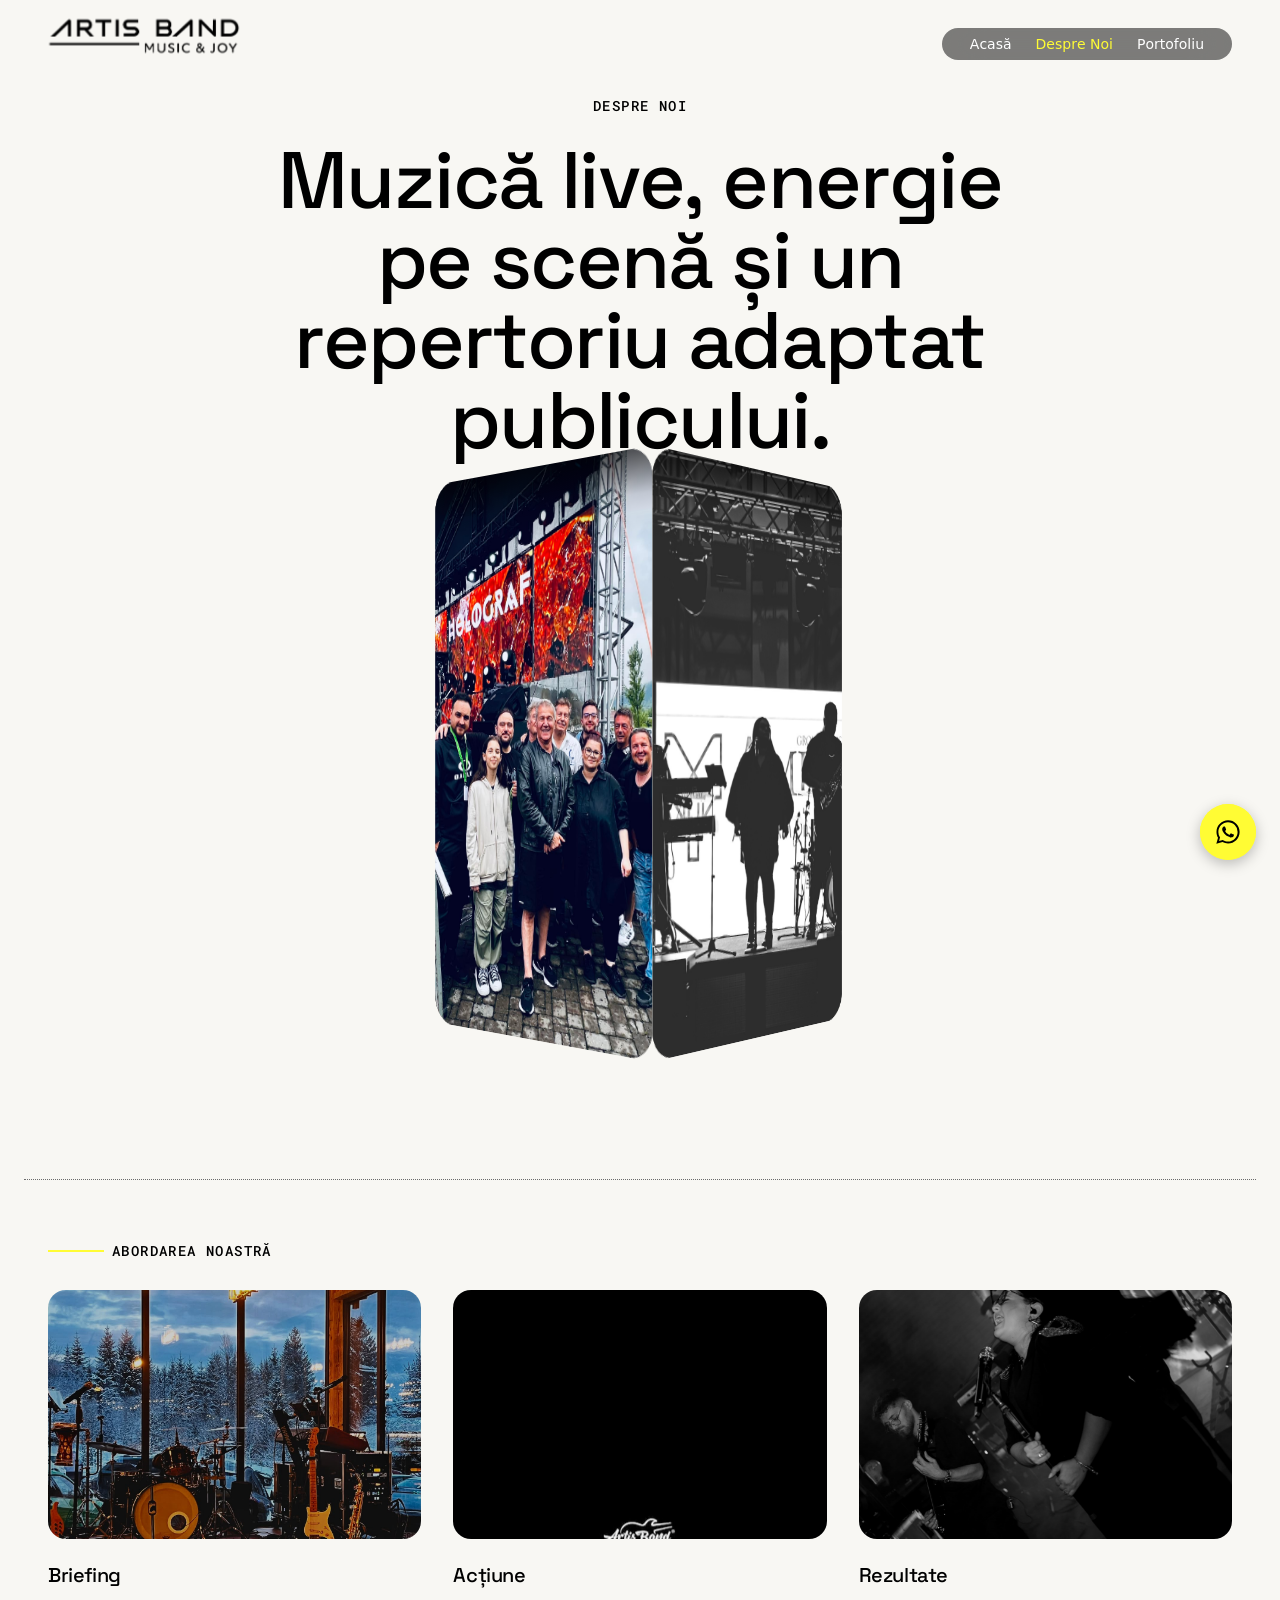
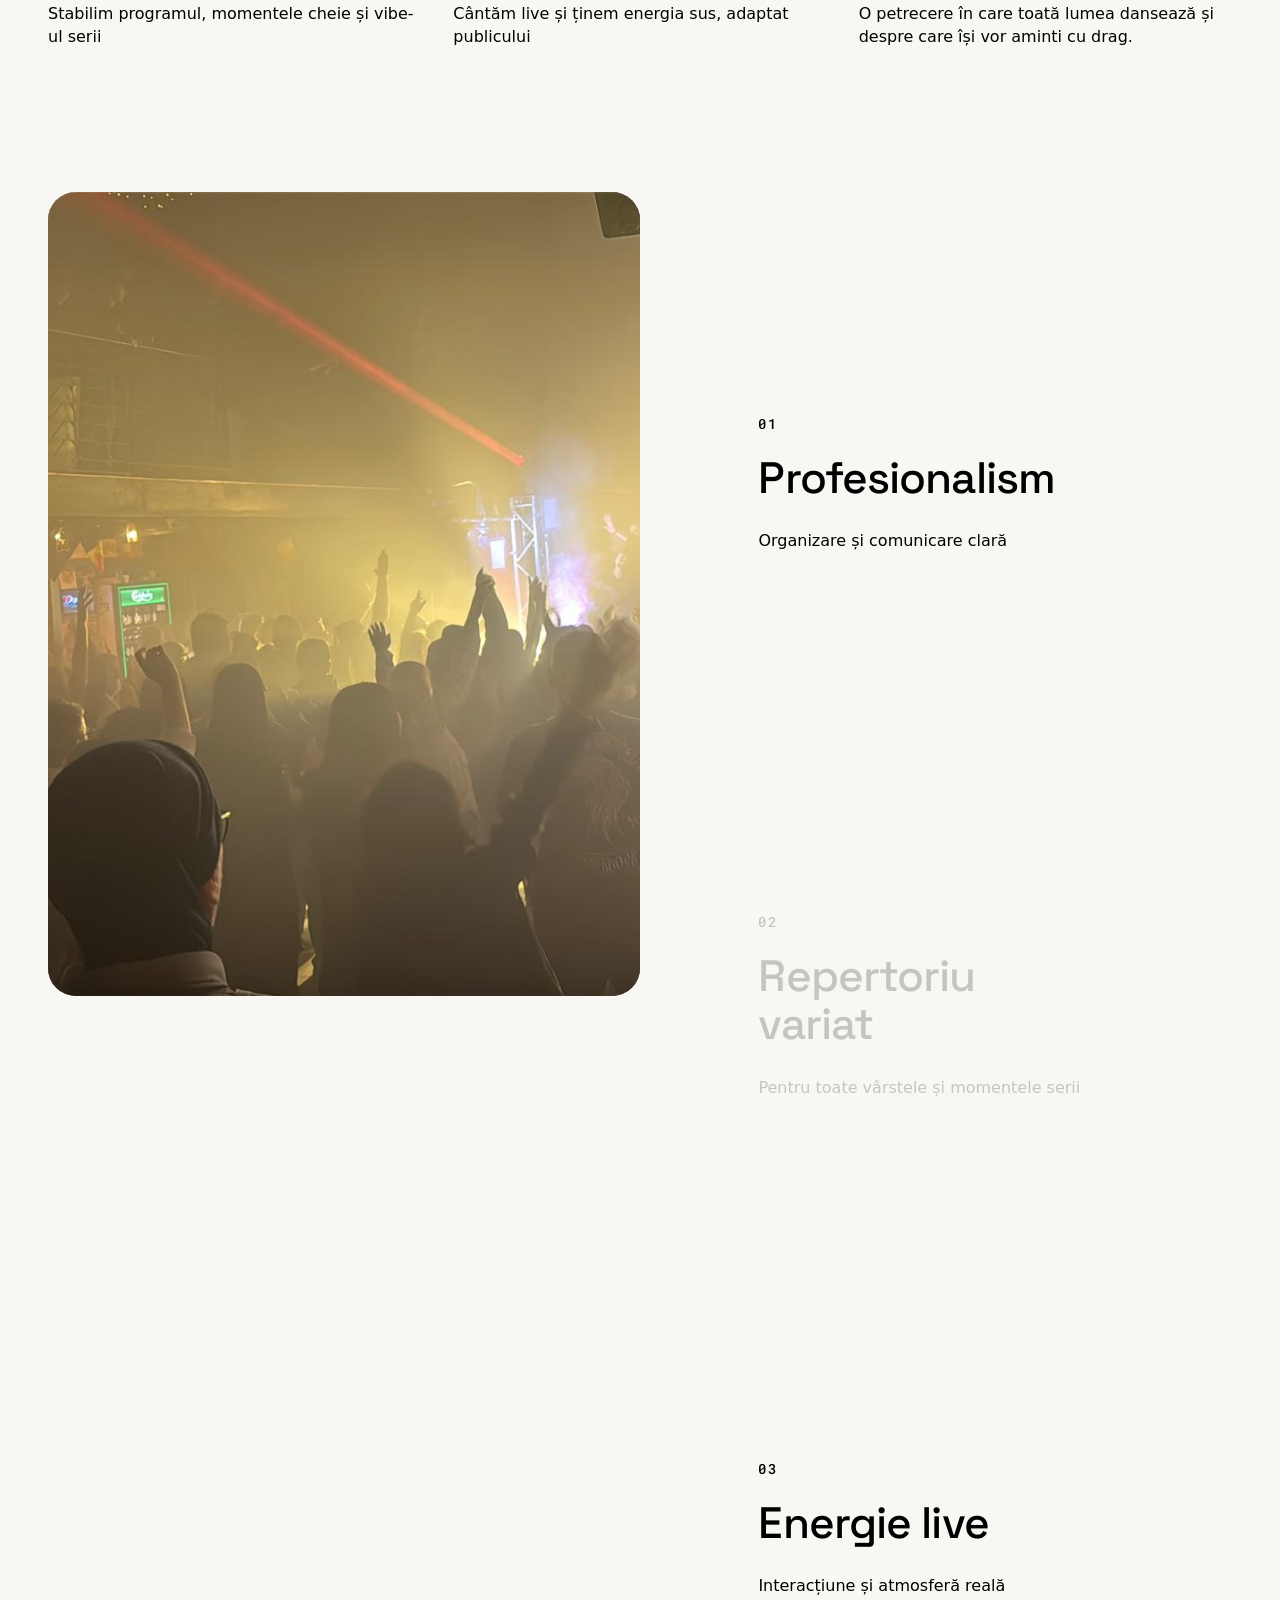
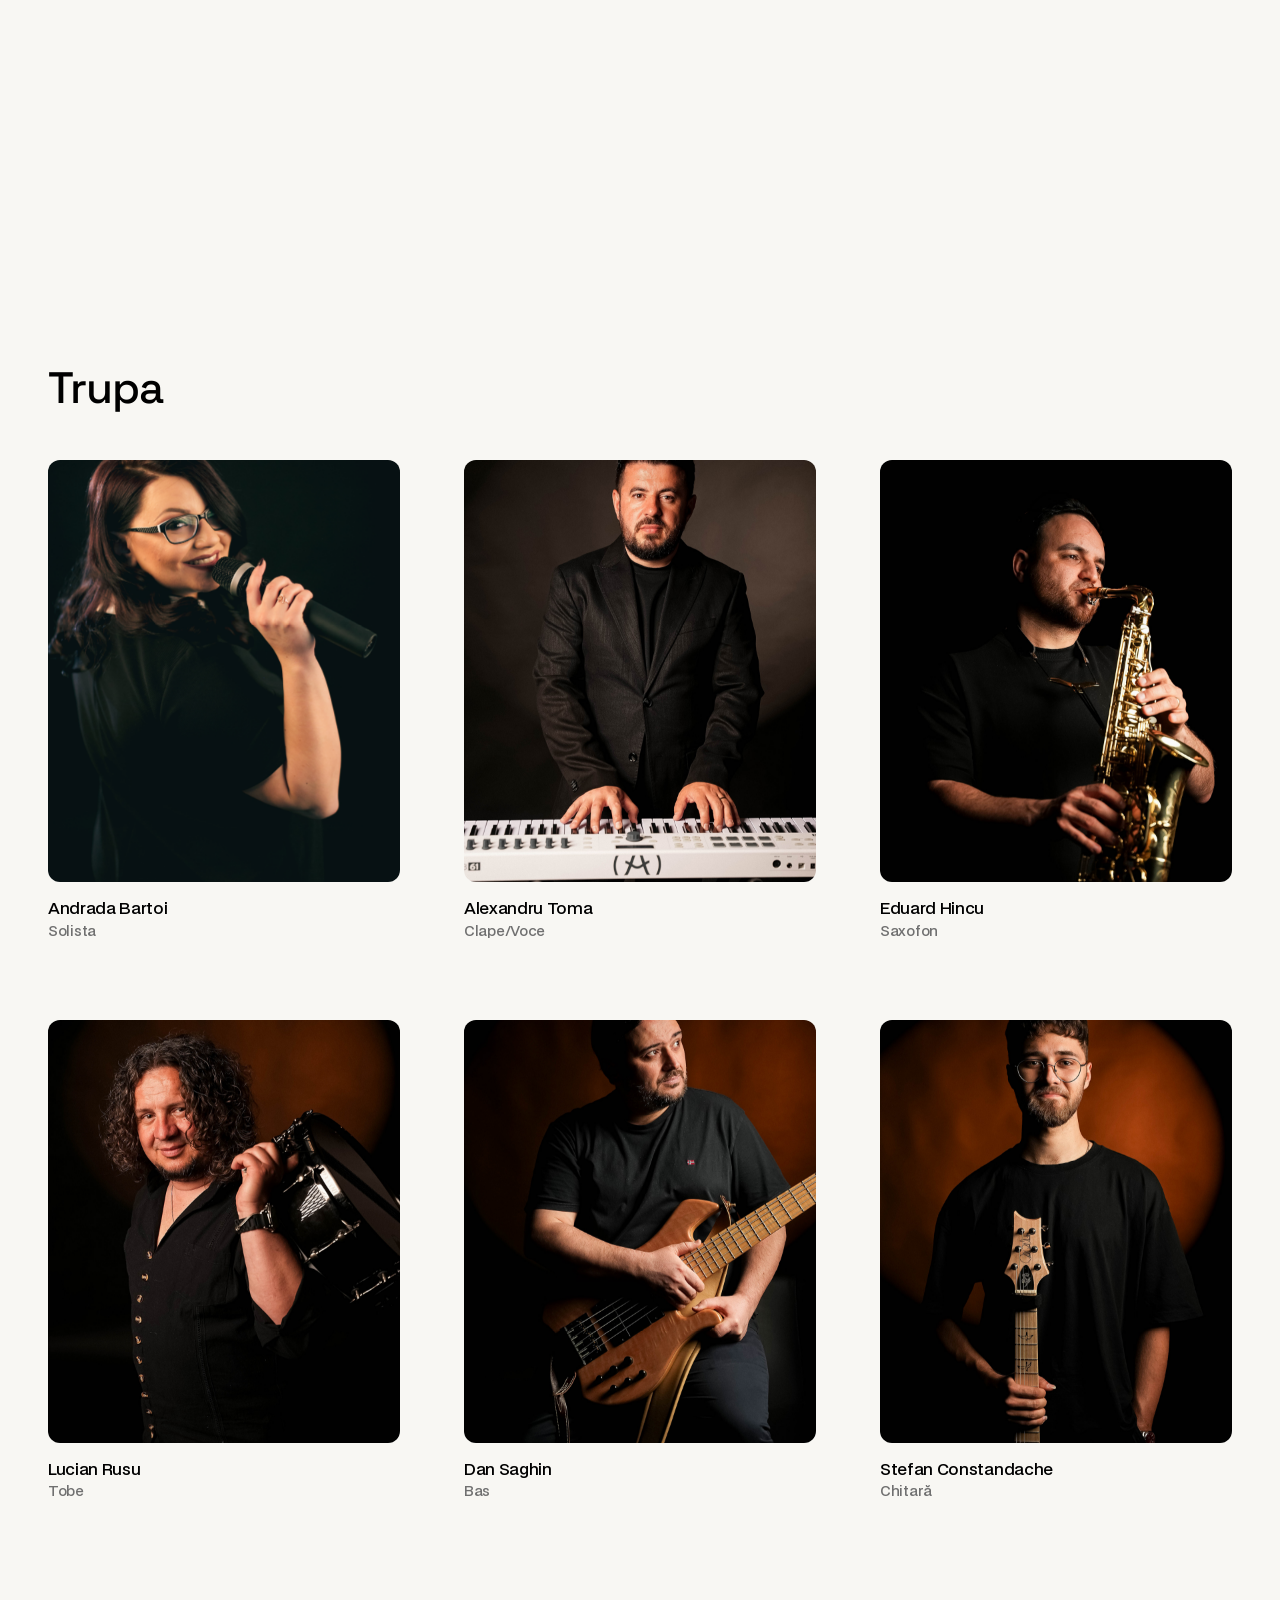
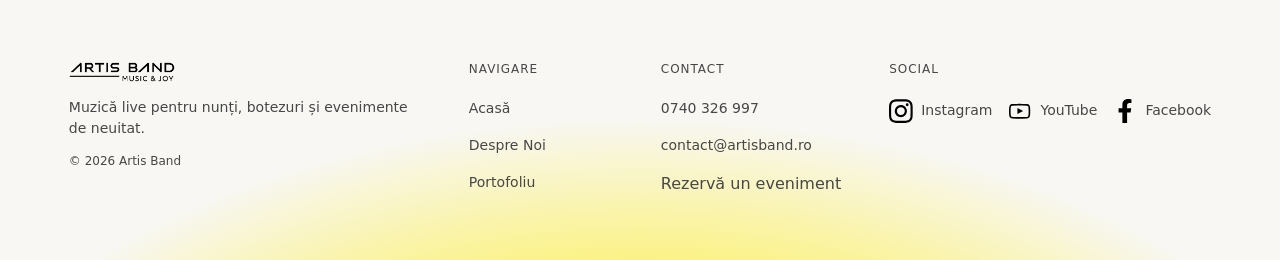
==== commit f3a1b573: "Fix mobile layout/animation" ====
--- a/about.html
+++ b/about.html
@@ -331,4 +331,106 @@
           </div>
           <div class="footer-new_navcontact-wrap">
             <div class="footer-new_col">
-              <div class="footer-new_col-title">Navigare</div+              <div class="footer-new_col-title">Navigare</div>
+              <a href="index.html" class="footer_link">Acasă</a>
+              <a href="about.html" aria-current="page" class="footer_link w--current">Despre Noi</a>
+              <a href="work.html" class="footer_link">Portofoliu</a>
+            </div>
+            <div class="footer-new_col">
+              <div class="footer-new_col-title">Contact</div>
+              <a href="tel:0740326997" class="footer_link">0740 326 997</a>
+              <a href="mailto:contact@artisband.ro" class="footer_link">contact@artisband.ro</a>
+              <button type="button" class="footer_link footer-new_book-link" data-open-booking>Rezervă un eveniment</button>
+            </div>
+          </div>
+          <div class="footer-new_col">
+            <div class="footer-new_col-title">Social</div>
+            <div class="footer_social">
+              <a href="https://www.instagram.com/artisband/" target="_blank" rel="noopener" class="footer_social-media-wrap w-inline-block"><img loading="lazy" src="images/social-insta.svg" alt="" class="footer_social-media"><span class="footer_social-name">Instagram</span></a>
+              <a href="https://www.youtube.com/@artisbandsv2086" target="_blank" rel="noopener" class="footer_social-media-wrap w-inline-block"><img loading="lazy" src="images/social-yt.svg" alt="" class="footer_social-media"><span class="footer_social-name">YouTube</span></a>
+              <a href="https://www.facebook.com/artisbandsv" target="_blank" rel="noopener" class="footer_social-media-wrap w-inline-block"><img loading="lazy" src="images/social-fb.svg" alt="" class="footer_social-media"><span class="footer_social-name">Facebook</span></a>
+            </div>
+          </div>
+        </div>
+      </div>
+    </footer>
+  </div>
+  <!-- Floating WhatsApp button, opens the booking popup. -->
+  <button type="button" class="whatsapp-float" aria-label="Rezervă pe WhatsApp" data-open-booking>
+    <span class="whatsapp-float-ripple"></span>
+    <img src="images/whatsapp-icon-dark.svg" alt="" class="whatsapp-float-icon">
+  </button>
+  <!-- Booking popup: calendar on the right, form fields on the left. -->
+  <div class="booking-modal" id="booking-modal" aria-hidden="true">
+    <div class="booking-modal_overlay" data-modal-close></div>
+    <div class="booking-modal_dialog" role="dialog" aria-modal="true" aria-labelledby="booking-modal-title">
+      <button type="button" class="booking-modal_close" data-modal-close aria-label="Închide">
+        <svg width="16" height="16" viewBox="0 0 16 16" fill="none" xmlns="http://www.w3.org/2000/svg"><path d="M1 1L15 15M15 1L1 15" stroke="currentColor" stroke-width="1.6" stroke-linecap="round"/></svg>
+      </button>
+      <div class="booking-modal_grid">
+        <div class="booking-modal_form-col">
+          <h3 id="booking-modal-title" class="booking-modal_title">Rezervă Artis Band</h3>
+          <p class="booking-modal_subtitle">Completează detaliile, iar noi revenim cu disponibilitatea pe WhatsApp.</p>
+          <form id="popup-booking-form" class="form" data-booking-form>
+            <div class="form-field">
+              <label class="form-label" for="popup-name">Nume complet</label>
+              <input class="form-input" maxlength="256" name="name" placeholder="Cum te numești?" type="text" id="popup-name">
+            </div>
+            <div class="form-field">
+              <div class="form-label">Tipul evenimentului</div>
+              <div class="event-type-group" role="radiogroup" aria-label="Tipul evenimentului">
+                <input class="event-type-input" type="radio" id="popup-event-type-nunta" name="eventType" value="Nunta" required>
+                <label class="event-type-btn" for="popup-event-type-nunta">Nuntă</label>
+                <input class="event-type-input" type="radio" id="popup-event-type-botez" name="eventType" value="Botez">
+                <label class="event-type-btn" for="popup-event-type-botez">Botez</label>
+                <input class="event-type-input" type="radio" id="popup-event-type-alt" name="eventType" value="Alt-eveniment">
+                <label class="event-type-btn" for="popup-event-type-alt">Alt eveniment</label>
+              </div>
+            </div>
+            <div class="form-field">
+              <label class="form-label" for="popup-city">Orașul</label>
+              <input class="form-input" maxlength="256" name="city" placeholder="Ex: Cluj-Napoca" type="text" id="popup-city" required>
+            </div>
+            <div class="form-field">
+              <label class="form-label" for="popup-venue">Locația</label>
+              <input class="form-input" maxlength="256" name="venue" placeholder="Sala sau locul evenimentului" type="text" id="popup-venue" required>
+            </div>
+            <input type="hidden" name="eventDate" id="popup-event-date" required>
+            <button type="submit" class="submit-button form-submit">
+              <span>Trimite pe WhatsApp</span>
+              <img src="images/whatsapp-icon-dark.svg" alt="" class="form-submit-icon">
+            </button>
+          </form>
+          <div class="w-form-done" role="alert" data-booking-done>
+            <div>Se deschide WhatsApp cu mesajul completat, apasă „Trimite" acolo ca să ajungă la noi.</div>
+          </div>
+          <div class="w-form-fail" role="alert" data-booking-fail>
+            <div>Te rugăm să completezi toate câmpurile, tipul evenimentului și data.</div>
+          </div>
+        </div>
+        <div class="booking-modal_calendar-col">
+          <div class="form-label">Data</div>
+          <div class="booking-calendar" data-booking-calendar>
+            <div class="booking-calendar_header">
+              <button type="button" class="booking-calendar_nav" data-cal-prev aria-label="Luna anterioară">‹</button>
+              <div class="booking-calendar_month" data-cal-month></div>
+              <button type="button" class="booking-calendar_nav" data-cal-next aria-label="Luna următoare">›</button>
+            </div>
+            <div class="booking-calendar_weekdays">
+              <span>L</span><span>Ma</span><span>Mi</span><span>J</span><span>V</span><span>S</span><span>D</span>
+            </div>
+            <div class="booking-calendar_days" data-cal-days></div>
+            <div class="booking-calendar_selected" data-cal-selected>Alege o dată</div>
+          </div>
+        </div>
+      </div>
+    </div>
+  </div>
+  <script src="js/jquery.min.js" type="text/javascript"></script>
+  <script src="js/interactions.js" type="text/javascript"></script>
+  <script src="js/gsap/gsap.min.js" type="text/javascript"></script>
+  <script src="js/gsap/SplitText.min.js" type="text/javascript"></script>
+  <script src="js/gsap/ScrollTrigger.min.js" type="text/javascript"></script>
+  <script src="js/booking-about.js" type="text/javascript"></script>
+</body>
+</html>
--- a/css/site.css
+++ b/css/site.css
@@ -6082,4 +6082,605 @@
 
 /* Booking popup, opened from the floating WhatsApp button (and the footer's
    "Rezervă un eveniment" link). Calendar on the right, form fields on the
- +   left, per the layout the client asked for. */
+.booking-modal {
+  z-index: 1000;
+  width: 100%;
+  height: 100%;
+  display: none;
+  align-items: center;
+  justify-content: center;
+  padding: 1.5rem;
+  position: fixed;
+  inset: 0;
+}
+.booking-modal.is-open {
+  display: flex;
+}
+.booking-modal_overlay {
+  background-color: #0009;
+  backdrop-filter: blur(3px);
+  position: absolute;
+  inset: 0;
+}
+.booking-modal_dialog {
+  color: var(--_colors---primary--black);
+  background-color: var(--_colors---primary--white);
+  border-radius: var(--border-radius--xxlarge);
+  width: 100%;
+  max-width: 54rem;
+  max-height: 90vh;
+  padding: 2.5rem;
+  position: relative;
+  overflow: auto;
+  box-shadow: 0 30px 60px #00000040;
+}
+.booking-modal_close {
+  color: var(--_colors---primary--black);
+  cursor: pointer;
+  background-color: #f5f7fa;
+  border: none;
+  border-radius: 50%;
+  width: 2.25rem;
+  height: 2.25rem;
+  justify-content: center;
+  align-items: center;
+  display: flex;
+  position: absolute;
+  top: 1.25rem;
+  right: 1.25rem;
+  transition: background-color .15s;
+}
+.booking-modal_close:hover {
+  background-color: var(--_colors---grey--100);
+}
+.booking-modal_grid {
+  align-items: flex-start;
+  gap: 3rem;
+  display: flex;
+}
+.booking-modal_form-col {
+  min-width: 0;
+  flex: 1.1;
+}
+.booking-modal_calendar-col {
+  flex-direction: column;
+  gap: .4rem;
+  width: 19rem;
+  display: flex;
+}
+.booking-modal_title {
+  font-size: 1.5rem;
+  font-weight: var(--_typography---font-weight--medium);
+  margin: 0 0 .5rem;
+  padding-right: 2rem;
+}
+.booking-modal_subtitle {
+  color: var(--_colors---grey--300);
+  font-size: .9rem;
+  line-height: 1.5;
+  margin: 0 0 1.5rem;
+}
+
+.booking-calendar {
+  background-color: #f5f7fa;
+  border-radius: var(--border-radius--small);
+  padding: 1.1rem;
+}
+.booking-calendar_header {
+  justify-content: space-between;
+  align-items: center;
+  margin-bottom: .75rem;
+  display: flex;
+}
+.booking-calendar_month {
+  text-transform: capitalize;
+  font-size: .9rem;
+  font-weight: var(--_typography---font-weight--medium);
+}
+.booking-calendar_nav {
+  color: var(--_colors---primary--black);
+  cursor: pointer;
+  background-color: #fff;
+  border: 1px solid #ddd;
+  border-radius: 50%;
+  width: 1.75rem;
+  height: 1.75rem;
+  font-size: 1rem;
+  line-height: 1;
+  justify-content: center;
+  align-items: center;
+  display: flex;
+  transition: background-color .15s, opacity .15s;
+}
+.booking-calendar_nav:hover {
+  background-color: var(--_colors---grey--100);
+}
+.booking-calendar_nav[disabled] {
+  opacity: .35;
+  cursor: not-allowed;
+}
+.booking-calendar_weekdays {
+  grid-template-columns: repeat(7, 1fr);
+  justify-items: center;
+  color: var(--_colors---grey--300);
+  font-size: .7rem;
+  font-weight: var(--_typography---font-weight--medium);
+  text-transform: uppercase;
+  display: grid;
+  margin-bottom: .25rem;
+}
+.booking-calendar_days {
+  grid-template-columns: repeat(7, 1fr);
+  gap: .2rem;
+  display: grid;
+}
+.booking-calendar_day {
+  color: var(--_colors---primary--black);
+  cursor: pointer;
+  aspect-ratio: 1;
+  background: none;
+  border: none;
+  border-radius: 50%;
+  width: 100%;
+  font-size: .85rem;
+  font-family: inherit;
+  justify-content: center;
+  align-items: center;
+  display: flex;
+  transition: background-color .15s, color .15s;
+}
+.booking-calendar_day:hover {
+  background-color: var(--_colors---grey--100);
+}
+.booking-calendar_day.is-selected {
+  color: var(--_colors---primary--black);
+  background-color: #fffc34;
+}
+.booking-calendar_day[disabled] {
+  color: var(--_colors---grey--200);
+  cursor: not-allowed;
+}
+.booking-calendar_day[disabled]:hover {
+  background-color: transparent;
+}
+.booking-calendar_day-empty {
+  aspect-ratio: 1;
+}
+.booking-calendar_selected {
+  color: var(--_colors---grey--300);
+  font-size: .8rem;
+  margin-top: .6rem;
+}
+
+@media screen and (max-width: 767px) {
+  .booking-modal {
+    padding: 0;
+    align-items: flex-end;
+  }
+  .booking-modal_dialog {
+    max-height: 92vh;
+    border-radius: var(--border-radius--xxlarge) var(--border-radius--xxlarge) 0 0;
+    padding: 2rem 1.5rem;
+  }
+  .booking-modal_grid {
+    flex-direction: column;
+    gap: 2rem;
+  }
+  .booking-modal_calendar-col {
+    width: 100%;
+  }
+}
+
+/* ==========================================================================
+   "Our Work" video showcase page (work.html): Netflix/HBO Max-style grid of
+   video tiles (thumbnail, hover play affordance, title/meta) that open a
+   lightbox with a playing YouTube embed. Light/beige theme, matching the
+   rest of the site's body background (same as about.html), fonts inherited
+   from the shared stylesheet like every other page, no overrides here. */
+
+/* Pinned scroll scene, same pin mechanic as the client's original reference
+   (https://codepen.io/creativeocean/pen/qBbBLyB), now on a flat brand-yellow
+   background carrying Artis Band's own two-part copy instead of the
+   reference's mountain photo + placeholder text. Pin/release is still
+   handled entirely by GSAP ScrollTrigger (see the script at the bottom of
+   work.html), ScrollTrigger's pin: true auto-inserts the spacer and swaps
+   position: fixed in/out on its own, so there's no manual clip/seam
+   bookkeeping needed here. */
+.work-hero_scene {
+  position: relative;
+  width: 100%;
+  height: 100vh;
+  background-color: #fffc34;
+  overflow: hidden;
+}
+
+/* Three soft stage-light glows, replacing the cloud photo layers (client
+   asked for something more music/concert-related than clouds). Plain CSS
+   radial-gradient blobs with a heavy blur instead of hotlinked images, so
+   there's no external asset dependency for this layer anymore, and no hard
+   edge to crop through in the first place (the earlier cloud photos'
+   "clipped" look was a crop-boundary problem that simply doesn't exist for
+   a blurred gradient). Sit behind the text (default DOM stacking order, no
+   z-index needed) and drift at their own rate via the GSAP timeline at the
+   bottom of work.html, same values that used to drive the cloud layers.
+   pointer-events: none so they never intercept the arrow button's hit
+   area. */
+.work-hero_light {
+  width: 34rem;
+  height: 34rem;
+  border-radius: 50%;
+  filter: blur(70px);
+  pointer-events: none;
+  position: absolute;
+}
+
+.work-hero_light.is-1 {
+  background-color: rgba(255, 255, 255, .85);
+  top: -10rem;
+  right: -6rem;
+}
+
+.work-hero_light.is-2 {
+  width: 26rem;
+  height: 26rem;
+  background-color: rgba(255, 255, 255, .55);
+  bottom: -8rem;
+  left: -4rem;
+}
+
+.work-hero_light.is-3 {
+  width: 20rem;
+  height: 20rem;
+  background-color: rgba(0, 0, 0, .12);
+  top: 38%;
+  left: 55%;
+}
+
+/* Three more glows, yellow-tinted, sit above the white panel (see
+   .work-hero_whiteout below) rather than behind it, so once the scene
+   turns white it isn't just plain/sterile, there are a few brand-yellow
+   accents glowing on top of it. Scattered around the frame rather than one
+   big glow dead center (first attempt was a single centered light, client
+   clarified they expected 2-3 lights instead). Hidden by default and faded
+   in by the GSAP timeline in a quick stagger right as the white panel
+   fades in (client asked for "o lumina galbena atunci cand vine fundalul
+   alb" - a yellow light when the white background arrives). */
+.work-hero_light.is-4 {
+  width: 20rem;
+  height: 20rem;
+  background-color: rgba(255, 252, 52, .6);
+  top: 8%;
+  left: 12%;
+  opacity: 0;
+}
+
+.work-hero_light.is-5 {
+  width: 26rem;
+  height: 26rem;
+  background-color: rgba(255, 252, 52, .5);
+  bottom: 5%;
+  right: 10%;
+  opacity: 0;
+}
+
+.work-hero_light.is-6 {
+  width: 16rem;
+  height: 16rem;
+  background-color: rgba(255, 252, 52, .55);
+  top: 55%;
+  left: 22%;
+  opacity: 0;
+}
+
+/* Plain white panel, sits above the three background glows and the first
+   text block but below the second (and below the yellow accent glow
+   above), fades in via the GSAP timeline as the lights drift over the
+   first text so the scene reads as "lights sweep through and the scene
+   turns white" rather than the clouds just clipping at the section's own
+   edge. The second text then appears sitting on this white panel instead
+   of straight on yellow. Hidden by default (matches the is-2 text block's
+   own default-hidden state below) so there's no flash of a white panel
+   before GSAP/ScrollTrigger take over. */
+.work-hero_whiteout {
+  background-color: #fff;
+  opacity: 0;
+  visibility: hidden;
+  pointer-events: none;
+  position: absolute;
+  inset: 0;
+}
+
+/* Both text blocks stack on top of each other (inset: 0 + flex centering)
+   so the GSAP timeline can crossfade one into the other over the scrubbed
+   scroll range, same spot, same centering, just swapping which one is
+   visible. */
+.work-hero_content {
+  width: 100%;
+  height: 100%;
+  padding: 2rem;
+  flex-flow: column;
+  justify-content: center;
+  align-items: center;
+  gap: 1.25rem;
+  display: flex;
+  position: absolute;
+  inset: 0;
+  text-align: center;
+}
+
+.work-hero_content.is-2 {
+  opacity: 0;
+  visibility: hidden;
+}
+
+.work-hero_kicker {
+  color: var(--_colors---primary--black);
+  font-family: var(--_typography---font-family--detail);
+  font-size: var(--fixed--0-875rem);
+  font-weight: var(--_typography---font-weight--medium);
+  letter-spacing: .2em;
+  text-transform: uppercase;
+}
+
+.work-hero_heading {
+  max-width: 60rem;
+  color: var(--_colors---primary--black);
+  font-family: var(--_typography---h1--font-family);
+  font-size: var(--fixed--3-5rem);
+  font-weight: var(--_typography---font-weight--bold);
+  line-height: 1.1;
+}
+
+.work-hero_text {
+  max-width: 32rem;
+  color: var(--_colors---primary--black);
+  opacity: .7;
+  font-size: var(--fixed--1-125rem);
+  font-weight: var(--_typography---font-weight--medium);
+}
+
+.work-hero_arrow-btn {
+  color: var(--_colors---primary--black);
+  background: none;
+  border: 0;
+  padding: .5rem;
+  display: flex;
+  position: absolute;
+  bottom: 3rem;
+  left: 50%;
+  cursor: pointer;
+  transform: translateX(-50%);
+}
+
+@media (max-width: 767px) {
+  .work-hero_heading {
+    font-size: var(--fixed--2rem);
+  }
+
+  .work-hero_text {
+    font-size: var(--fixed--1rem);
+  }
+
+  .work-hero_content {
+    padding: 1.5rem;
+    gap: 1rem;
+  }
+}
+
+.work_grid-title {
+  color: var(--_colors---primary--black);
+  font-size: var(--fixed--1-25rem);
+  font-weight: var(--_typography---font-weight--medium);
+  margin-bottom: 1.5rem;
+}
+
+.work_grid {
+  grid-template-columns: repeat(3, 1fr);
+  grid-column-gap: 1.5rem;
+  grid-row-gap: 1.5rem;
+  display: grid;
+}
+
+.work_card {
+  color: inherit;
+  text-align: left;
+  cursor: pointer;
+  background-color: var(--_colors---primary--white);
+  border: none;
+  border-radius: var(--border-radius--large);
+  flex-flow: column;
+  width: 100%;
+  padding: 0;
+  display: flex;
+  overflow: hidden;
+  box-shadow: 0 1px 2px #0000000d;
+  transition: transform .25s ease, box-shadow .25s ease;
+}
+
+.work_card:hover, .work_card:focus-visible {
+  transform: translateY(-.35rem);
+  box-shadow: 0 20px 40px #00000026;
+  outline: none;
+}
+
+.work_thumb-wrap {
+  aspect-ratio: 16 / 9;
+  background-color: var(--_colors---grey--700, #171717);
+  width: 100%;
+  position: relative;
+  overflow: hidden;
+}
+
+.work_thumb {
+  object-fit: cover;
+  width: 100%;
+  height: 100%;
+  transition: transform .35s ease;
+}
+
+.work_card:hover .work_thumb, .work_card:focus-visible .work_thumb {
+  transform: scale(1.06);
+}
+
+.work_thumb-wrap::after {
+  content: "";
+  background: linear-gradient(0deg, #000000b3 0%, #0000 45%);
+  position: absolute;
+  inset: 0;
+}
+
+.work_play-badge {
+  color: var(--_colors---primary--black);
+  background-color: #fffc34;
+  border-radius: 50%;
+  width: 3rem;
+  height: 3rem;
+  justify-content: center;
+  align-items: center;
+  display: flex;
+  position: absolute;
+  top: 50%;
+  left: 50%;
+  z-index: 1;
+  opacity: .85;
+  transform: translate(-50%, -50%) scale(.85);
+  transition: opacity .2s ease, transform .2s ease;
+}
+
+.work_card:hover .work_play-badge, .work_card:focus-visible .work_play-badge {
+  opacity: 1;
+  transform: translate(-50%, -50%) scale(1);
+}
+
+.work_card-info {
+  padding: 1.1rem 1.25rem 1.25rem;
+}
+
+.work_card-title {
+  color: var(--_colors---primary--black);
+  font-size: .95rem;
+  font-weight: var(--_typography---font-weight--medium);
+  line-height: 1.35;
+}
+
+.work_card-meta {
+  color: var(--_colors---grey--400);
+  margin-top: .4rem;
+  font-size: .8rem;
+}
+
+.work_channel-link {
+  color: var(--_colors---primary--black);
+  font-size: .9rem;
+  font-weight: var(--_typography---font-weight--medium);
+  text-underline-offset: .2em;
+  text-decoration: underline;
+  transition: color .15s;
+}
+
+.work_channel-link:hover {
+  color: #c9b800;
+}
+
+@media screen and (max-width: 991px) {
+  .work_grid {
+    grid-template-columns: repeat(2, 1fr);
+  }
+
+  .work_hero-thumb-wrap {
+    aspect-ratio: 16 / 9;
+  }
+
+  .work_hero-info {
+    padding: 3rem 1.5rem 1.5rem;
+  }
+}
+
+@media screen and (max-width: 767px) {
+  .work_grid {
+    grid-template-columns: 1fr;
+  }
+
+  .work_hero-title {
+    font-size: 1.15rem;
+  }
+
+  .work_hero-info {
+    padding: 2.5rem 1.25rem 1.25rem;
+  }
+}
+
+/* Video lightbox. */
+.video-modal {
+  z-index: 1000;
+  width: 100%;
+  height: 100%;
+  display: none;
+  align-items: center;
+  justify-content: center;
+  padding: 1.5rem;
+  position: fixed;
+  inset: 0;
+}
+
+.video-modal.is-open {
+  display: flex;
+}
+
+.video-modal_overlay {
+  background-color: #000c;
+  backdrop-filter: blur(3px);
+  position: absolute;
+  inset: 0;
+}
+
+.video-modal_dialog {
+  width: 100%;
+  max-width: 64rem;
+  position: relative;
+}
+
+.video-modal_close {
+  color: var(--_colors---primary--black);
+  cursor: pointer;
+  background-color: #fffc34;
+  border: none;
+  border-radius: 50%;
+  width: 2.25rem;
+  height: 2.25rem;
+  justify-content: center;
+  align-items: center;
+  display: flex;
+  position: absolute;
+  top: -3rem;
+  right: 0;
+  transition: transform .15s;
+}
+
+.video-modal_close:hover {
+  transform: scale(1.08);
+}
+
+.video-modal_frame-wrap {
+  aspect-ratio: 16 / 9;
+  background-color: #000;
+  border-radius: var(--border-radius--large);
+  width: 100%;
+  overflow: hidden;
+  box-shadow: 0 30px 60px #00000059;
+}
+
+.video-modal_frame-wrap iframe {
+  width: 100%;
+  height: 100%;
+  border: none;
+  display: block;
+}
+
+@media screen and (max-width: 767px) {
+  .video-modal_close {
+    top: -2.75rem;
+    right: 0;
+  }
+}
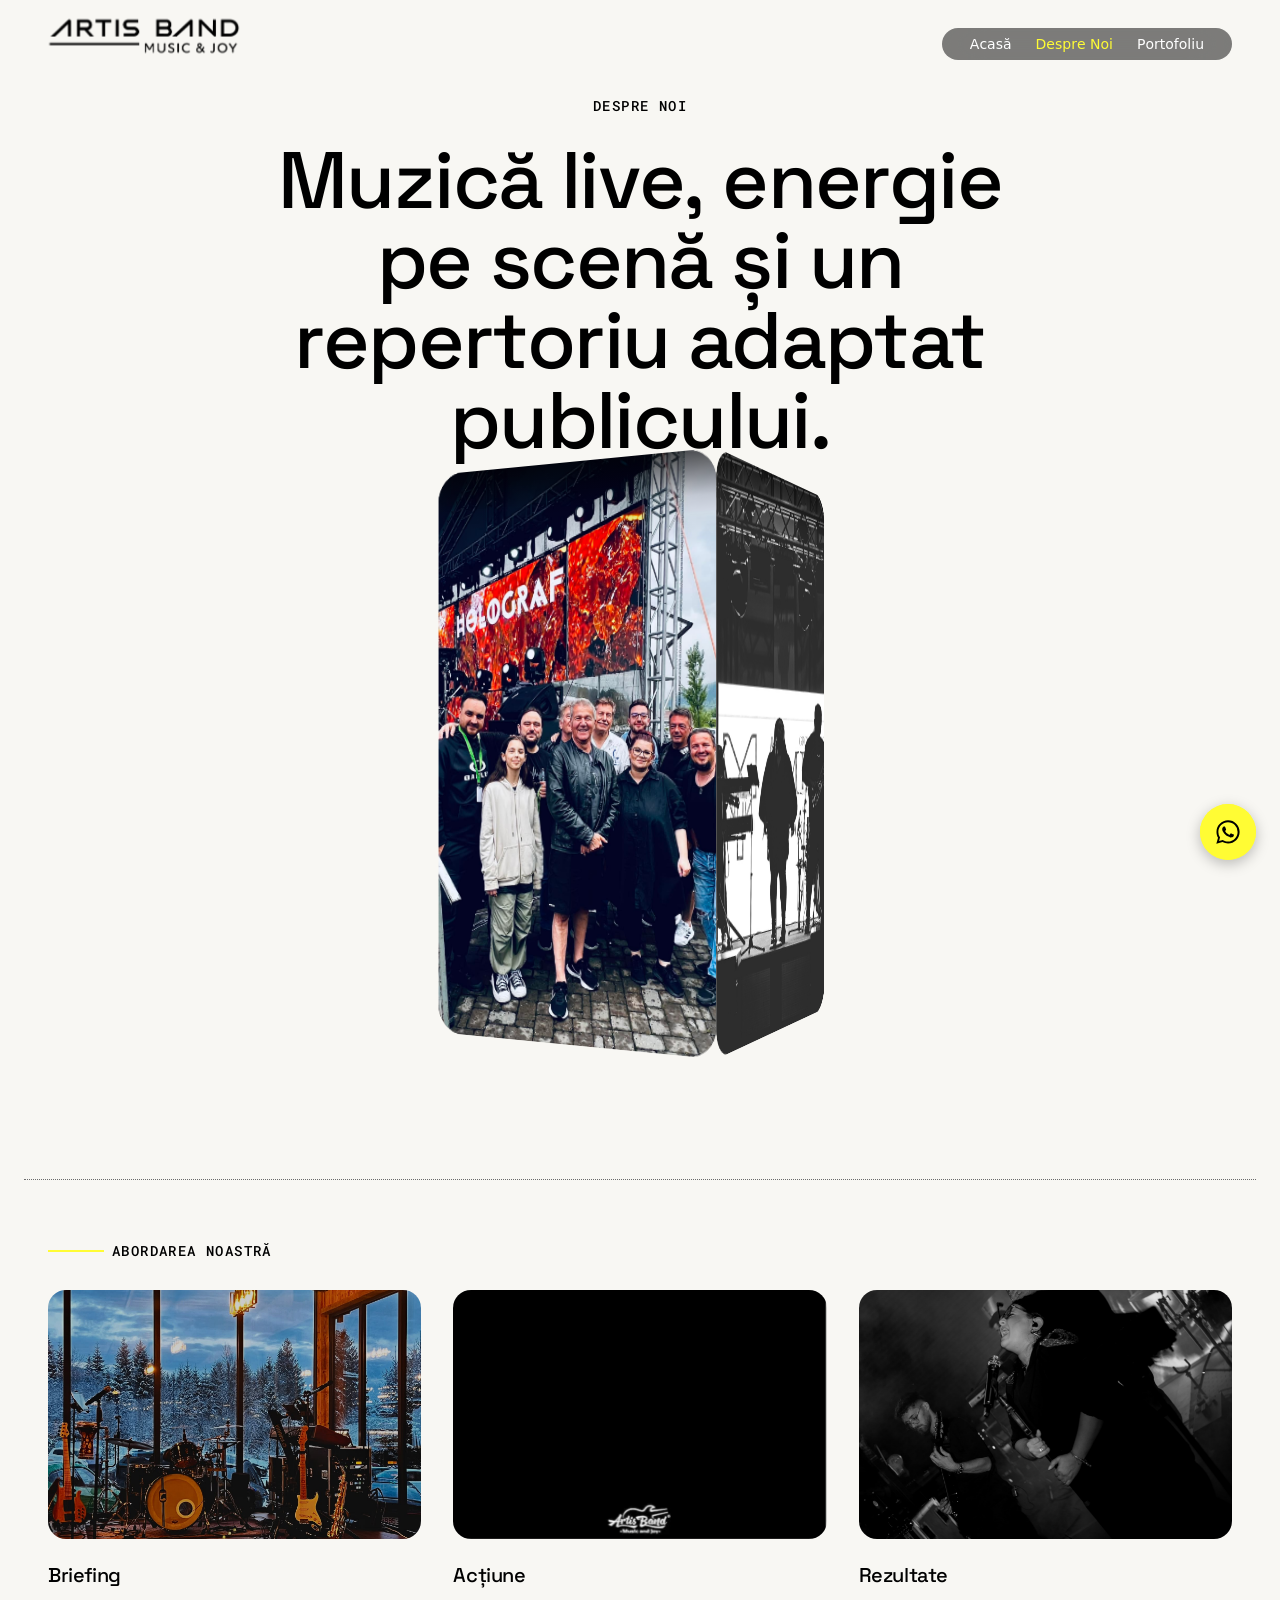
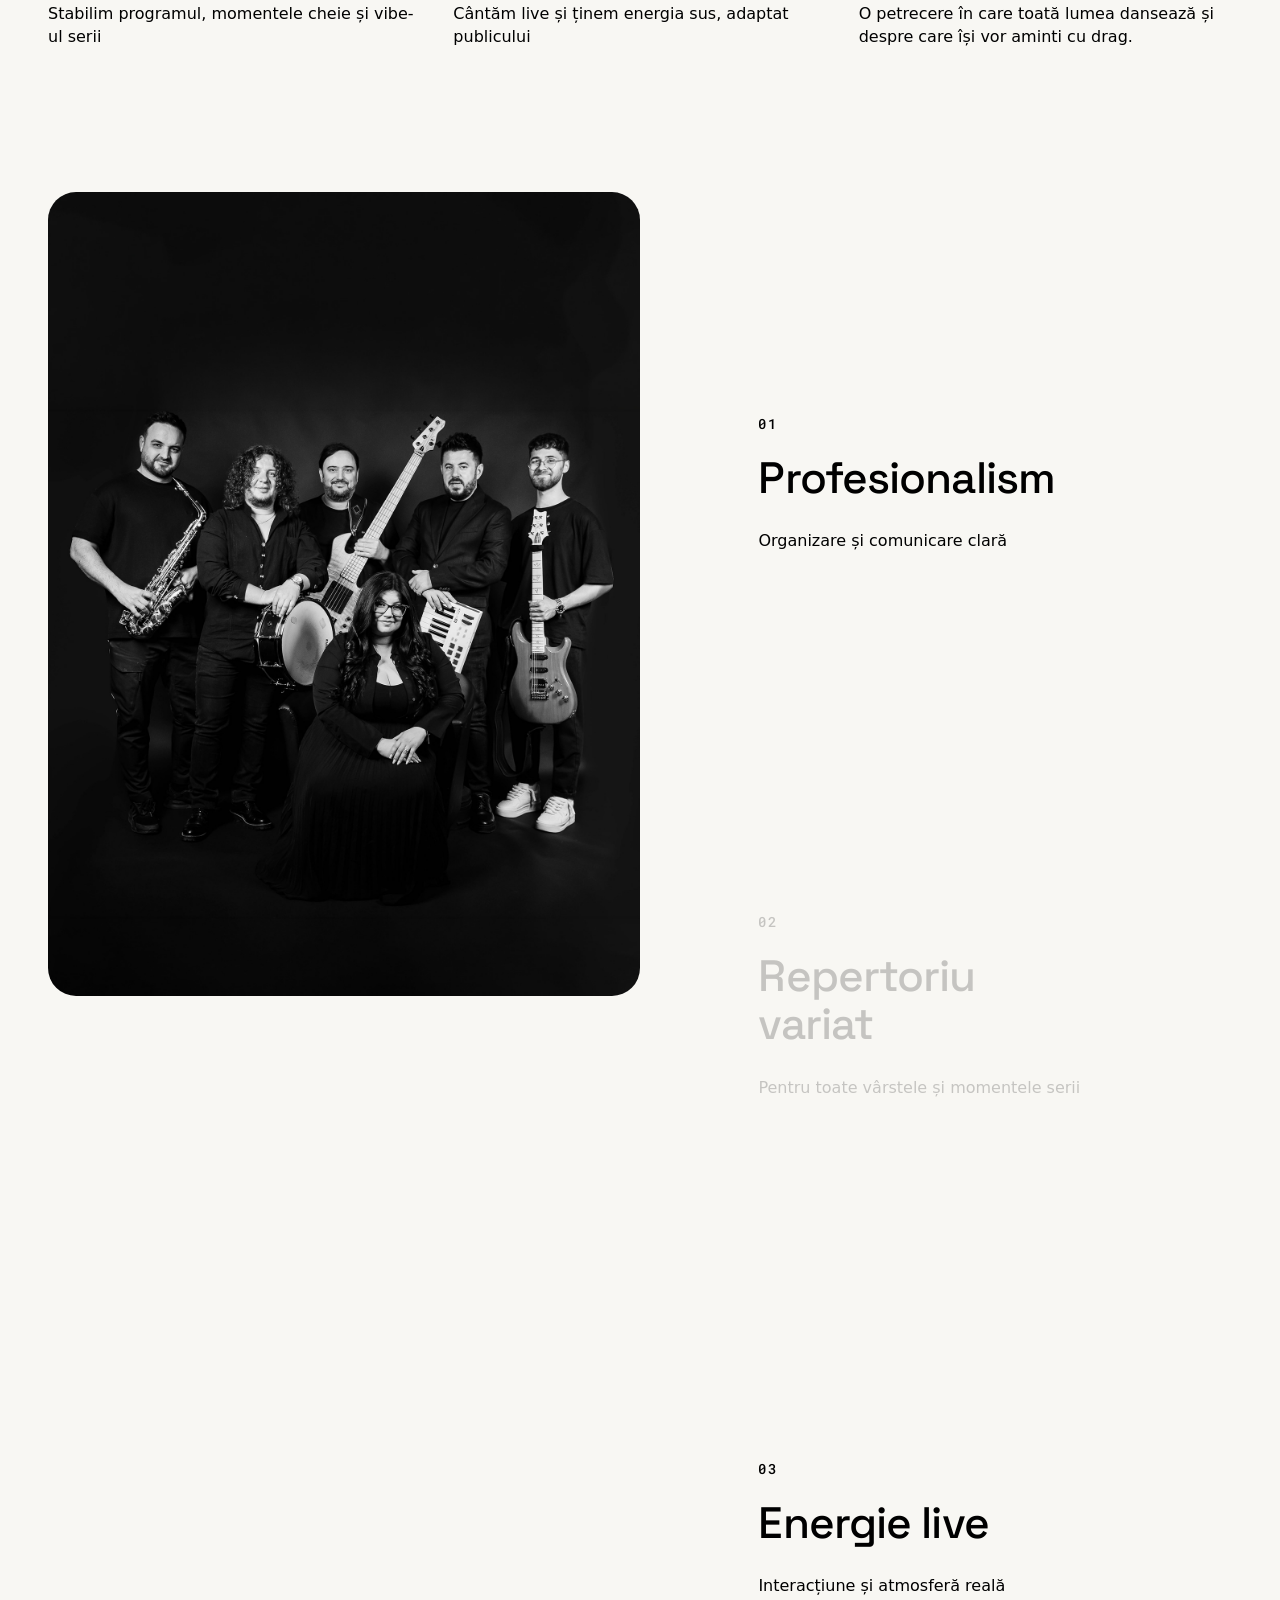
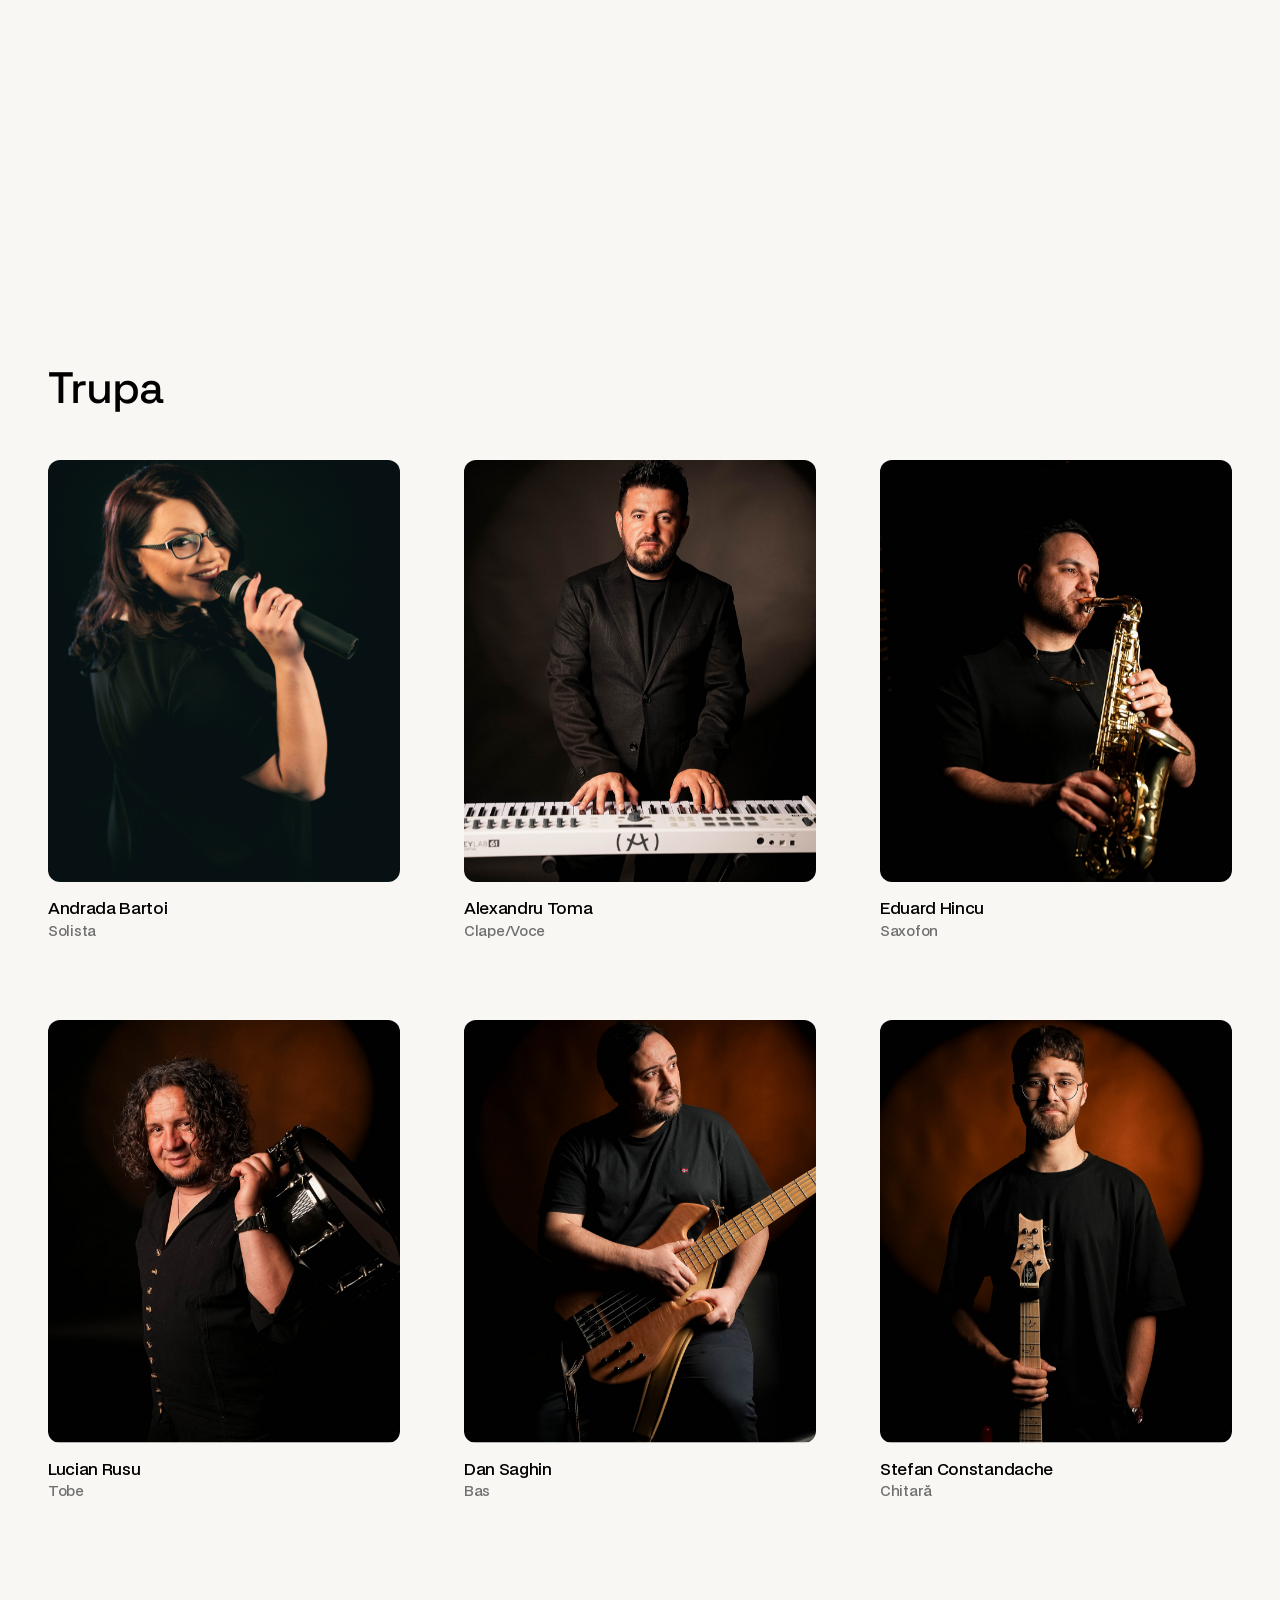
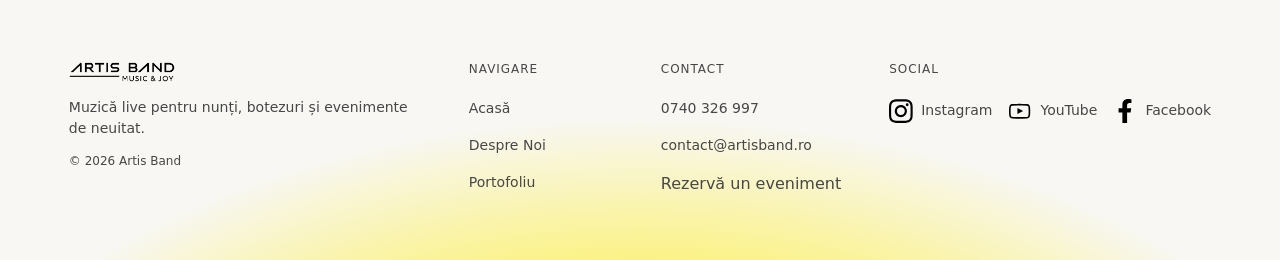
==== commit a7cbd468: "Stretch event-type pills to fill available width" ====
--- a/about.html
+++ b/about.html
@@ -396,10 +396,6 @@
               <input class="form-input" maxlength="256" name="venue" placeholder="Sala sau locul evenimentului" type="text" id="popup-venue" required>
             </div>
             <input type="hidden" name="eventDate" id="popup-event-date" required>
-            <button type="submit" class="submit-button form-submit">
-              <span>Trimite pe WhatsApp</span>
-              <img src="images/whatsapp-icon-dark.svg" alt="" class="form-submit-icon">
-            </button>
           </form>
           <div class="w-form-done" role="alert" data-booking-done>
             <div>Se deschide WhatsApp cu mesajul completat, apasă „Trimite" acolo ca să ajungă la noi.</div>
@@ -422,6 +418,20 @@
             <div class="booking-calendar_days" data-cal-days></div>
             <div class="booking-calendar_selected" data-cal-selected>Alege o dată</div>
           </div>
+        </div>
+        <div class="booking-modal_submit-col">
+          <!-- Lives outside <form> so it can sit in its own grid area (see
+               .booking-modal_grid in site.css): on mobile the layout stacks
+               to a single column and this needs to render AFTER the
+               calendar, not after the last text field like it does on
+               desktop's 2-column layout. The form="popup-booking-form"
+               attribute keeps it a real submit button for that form
+               (native HTML, works regardless of DOM position) so booking-
+               about.js's existing submit handler doesn't need to change. -->
+          <button type="submit" class="submit-button form-submit" form="popup-booking-form">
+            <span>Trimite pe WhatsApp</span>
+            <img src="images/whatsapp-icon-dark.svg" alt="" class="form-submit-icon">
+          </button>
         </div>
       </div>
     </div>
--- a/css/site.css
+++ b/css/site.css
@@ -5940,6 +5940,16 @@
   overflow: hidden;
 }
 .event-type-btn {
+  /* The 3 pill labels are the actual flex items here (the radio inputs
+     are position: absolute, taken out of flow, so they don't participate
+     in the row) -- without flex: 1 they only size to their own text, so
+     the row (all 3 fit on one line already) left-aligns with a chunk of
+     unused space on the right instead of using the field's full width.
+     flex: 1 splits that width evenly across all 3 as equal-width
+     segments; text-align: center keeps each label centered within its
+     now-wider pill. If "Alt eveniment" wraps to 2 lines on very narrow
+     screens, the other two pills stretch to match its height too
+     (flex's default align-items: stretch), so the row still lines up. */
   color: var(--_colors---primary--black);
   cursor: pointer;
   background-color: #fff;
@@ -5948,7 +5958,9 @@
   padding: 10px 20px;
   font-size: .9rem;
   font-weight: 500;
+  text-align: center;
   transition: background-color .15s, color .15s, border-color .15s;
+  flex: 1;
   display: inline-block;
 }
 .event-type-input:checked + .event-type-btn {
@@ -6135,19 +6147,36 @@
   background-color: var(--_colors---grey--100);
 }
 .booking-modal_grid {
-  align-items: flex-start;
+  /* Grid (not flex) specifically so the submit button -- its own grid
+     area, "submit", now that it lives outside <form> -- can be
+     repositioned independently of the fields column on mobile: it needs
+     to render after the calendar there, not after the last field like it
+     does in this desktop 2-column layout. See the 767px override below
+     for the mobile area order. */
+  grid-template-columns: 1.1fr 19rem;
+  grid-template-areas: "form calendar"
+    "submit calendar";
+  align-items: start;
   gap: 3rem;
-  display: flex;
+  display: grid;
 }
 .booking-modal_form-col {
+  grid-area: form;
   min-width: 0;
-  flex: 1.1;
 }
 .booking-modal_calendar-col {
+  grid-area: calendar;
   flex-direction: column;
   gap: .4rem;
   width: 19rem;
   display: flex;
+}
+.booking-modal_submit-col {
+  grid-area: submit;
+  /* Replaces the margin-bottom the last .form-field used to provide
+     before the button, back when it was the button's preceding sibling
+     inside <form>. */
+  margin-top: 1rem;
 }
 .booking-modal_title {
   font-size: 1.5rem;
@@ -6264,11 +6293,21 @@
     padding: 2rem 1.5rem;
   }
   .booking-modal_grid {
-    flex-direction: column;
+    grid-template-columns: 1fr;
+    grid-template-areas: "form"
+      "calendar"
+      "submit";
     gap: 2rem;
   }
   .booking-modal_calendar-col {
     width: 100%;
+  }
+  .booking-modal_submit-col {
+    /* The 2rem grid gap above already provides spacing consistently
+       between all three stacked areas here; the desktop-only spacing
+       that stood in for the form's last-field margin isn't needed once
+       stacked. */
+    margin-top: 0;
   }
 }
 
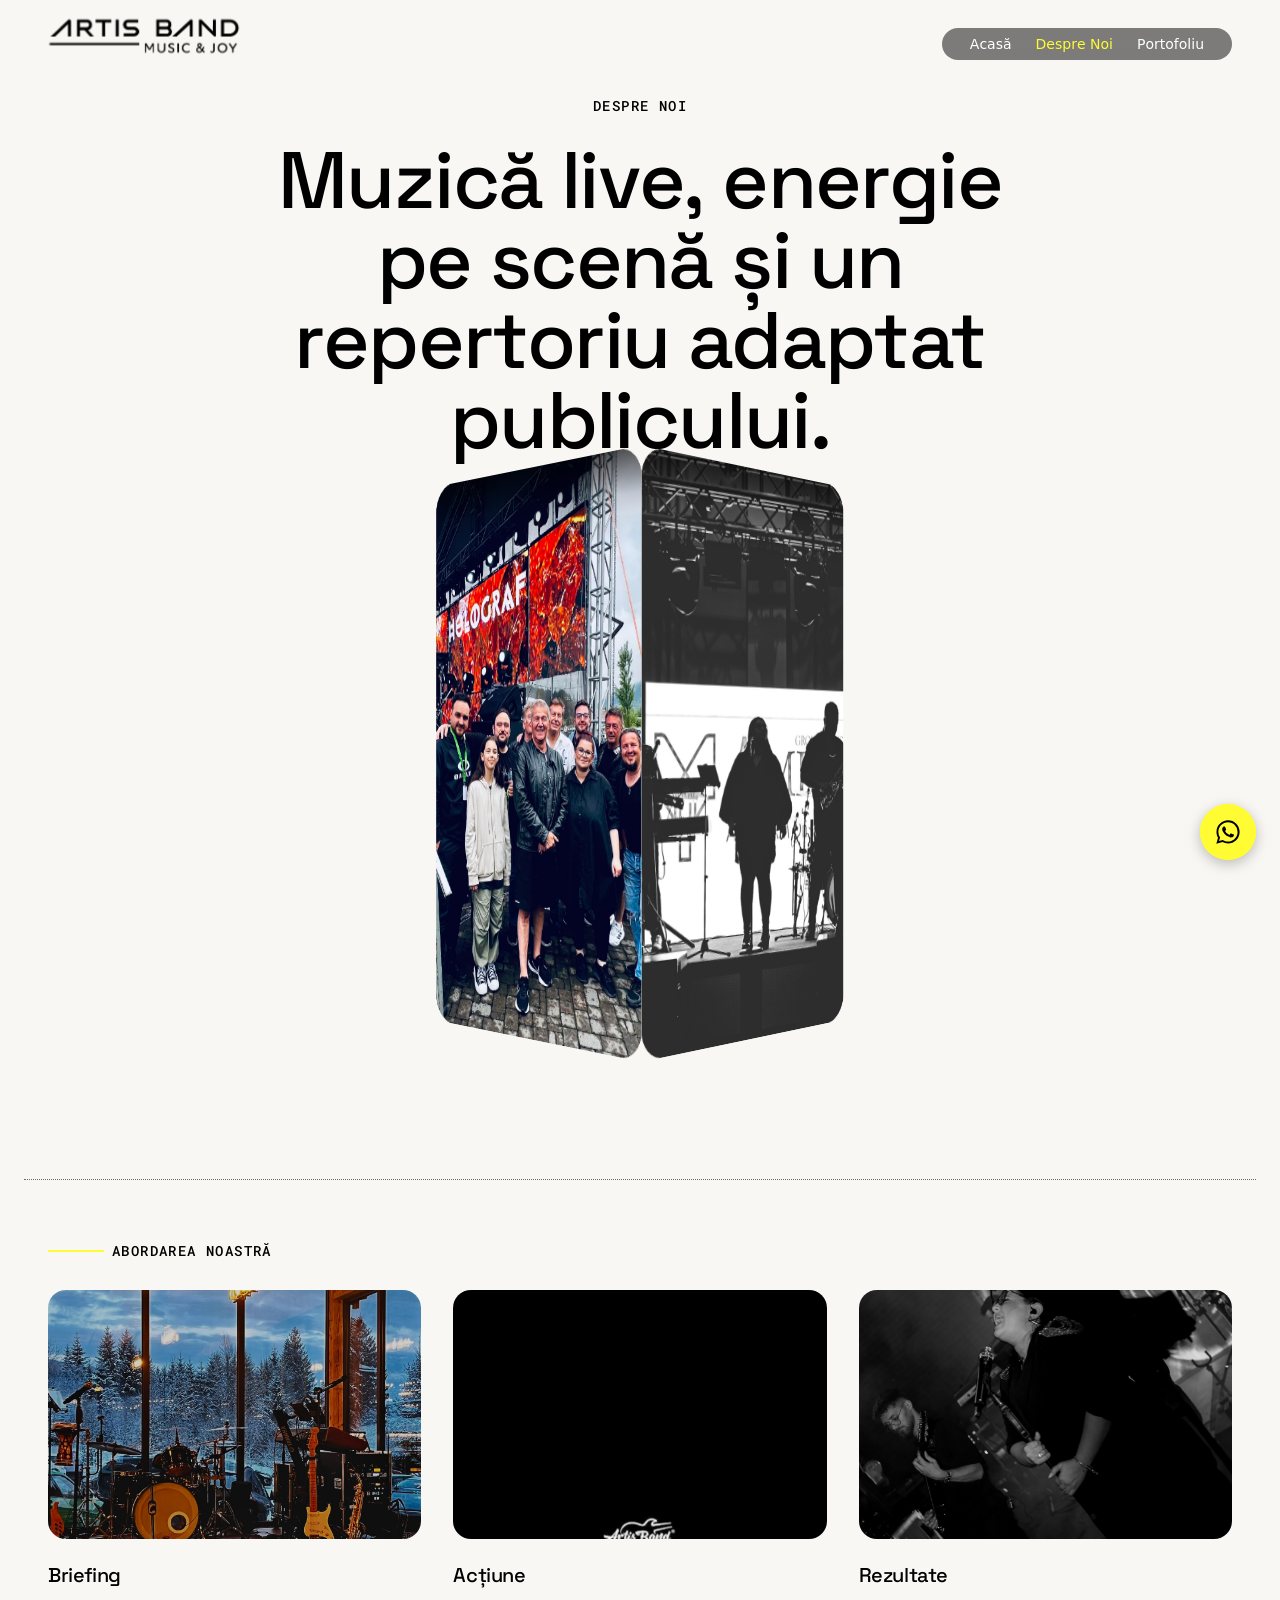
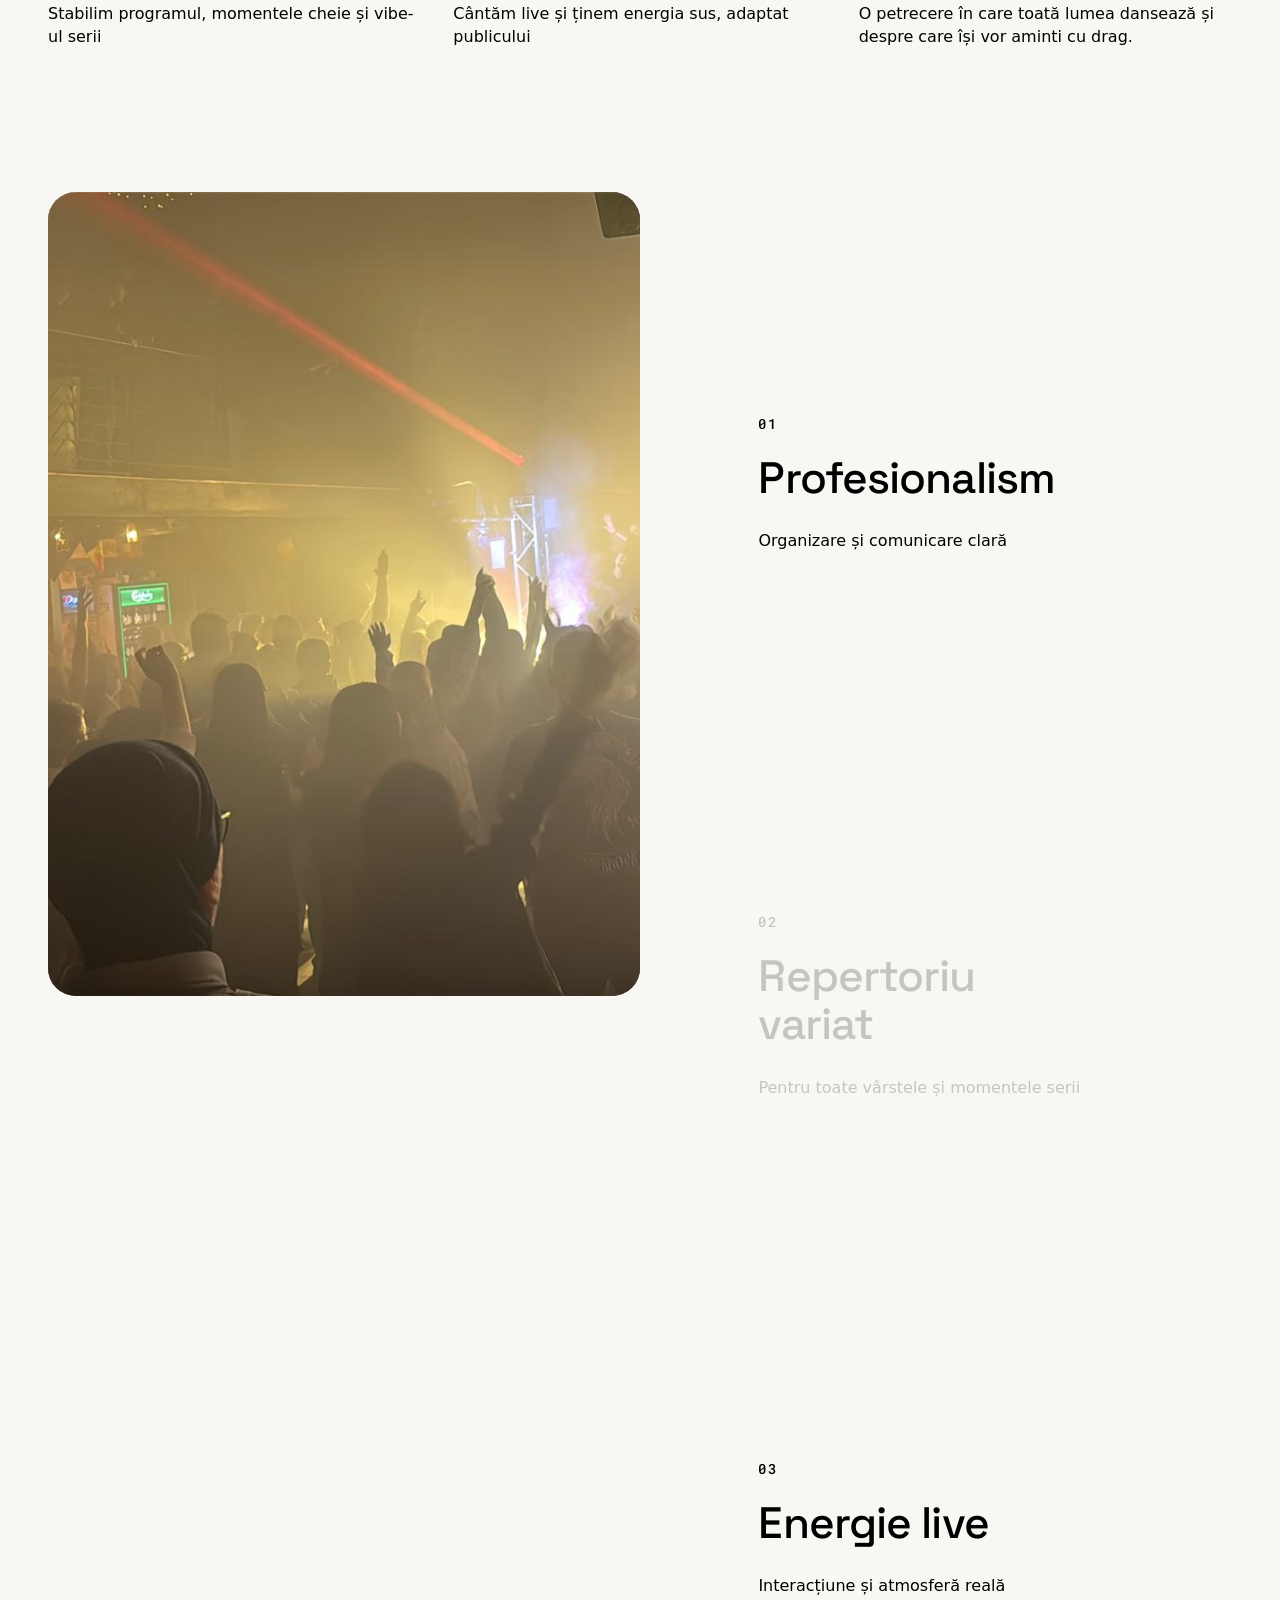
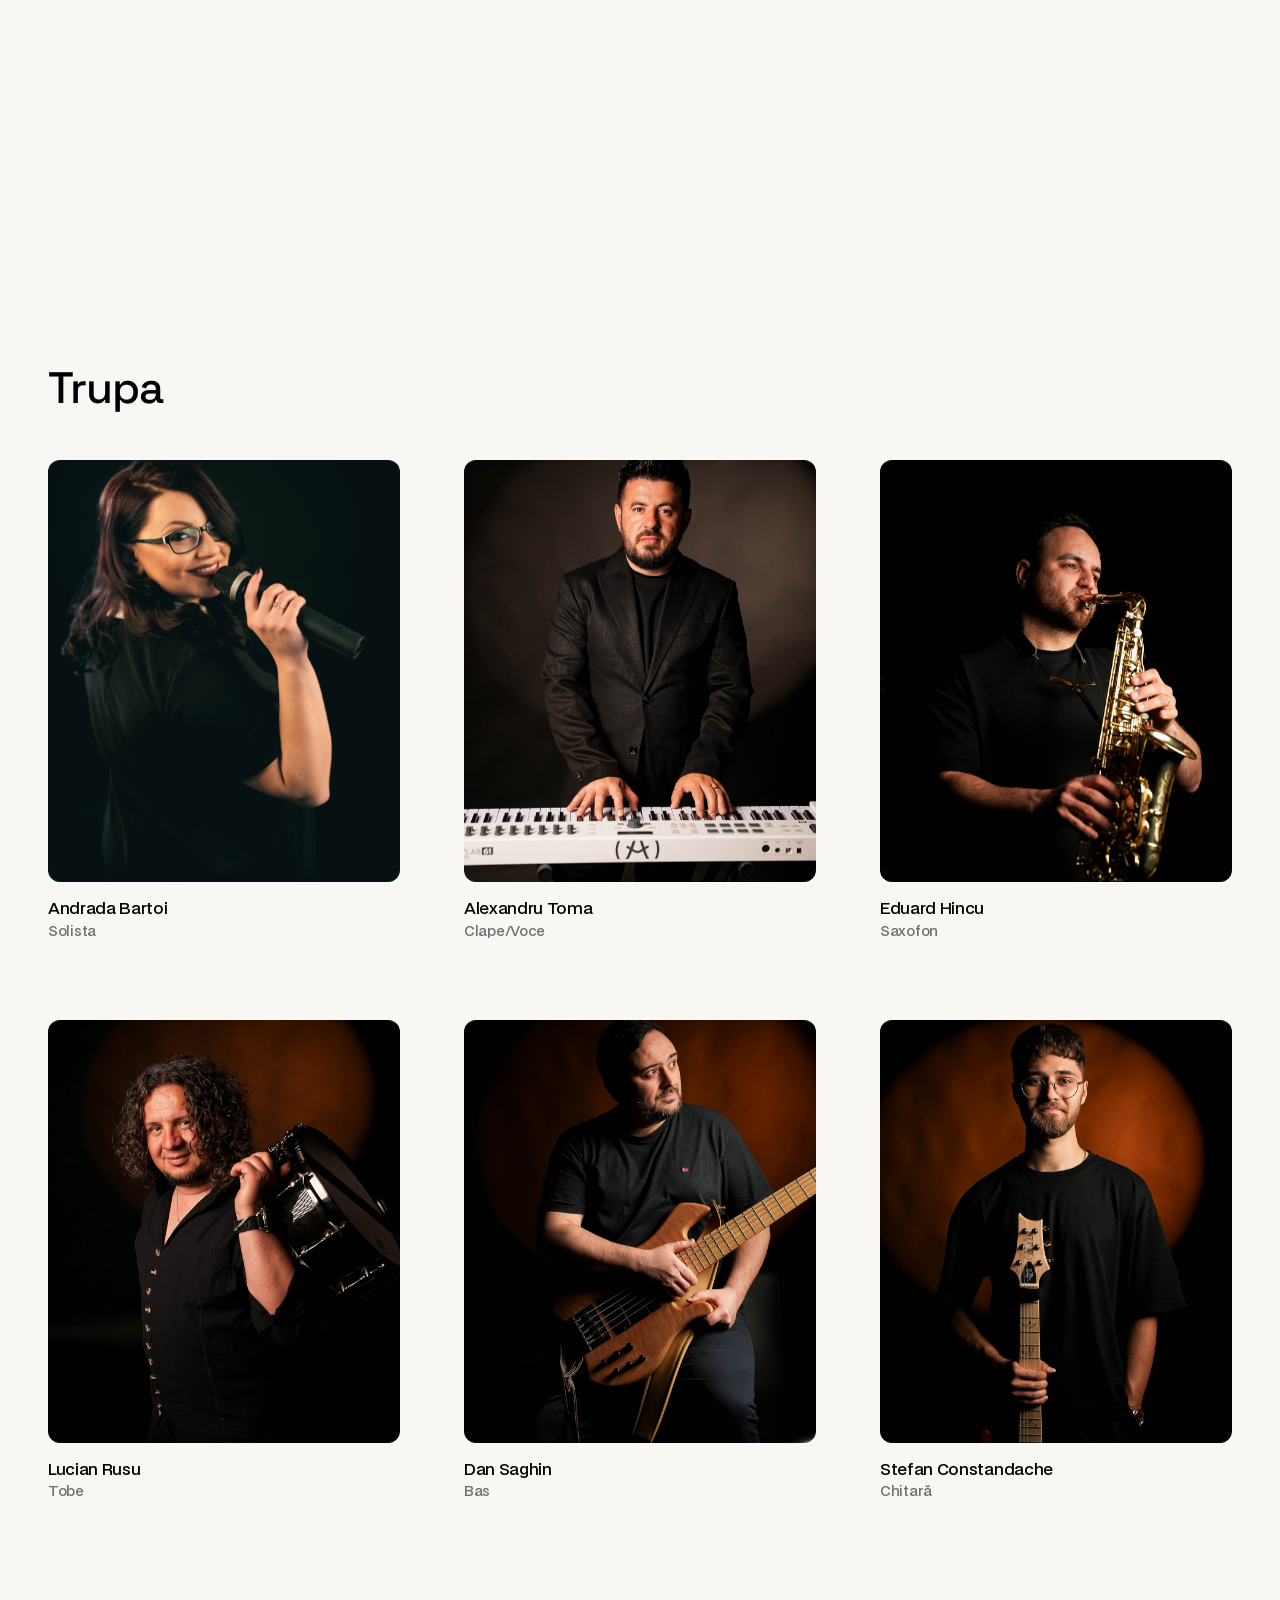
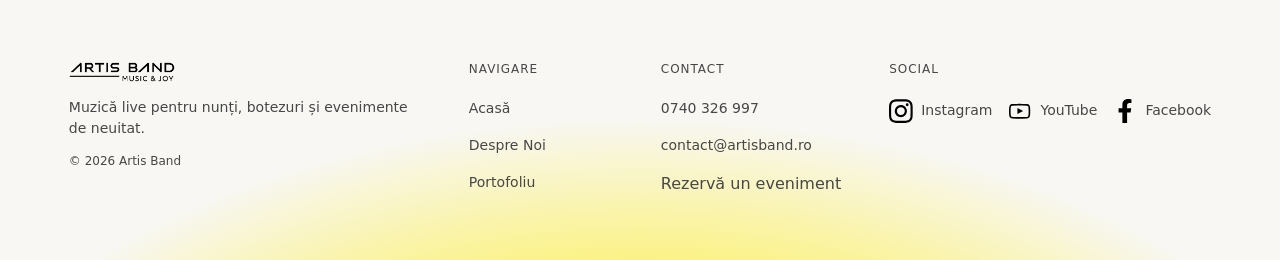
==== commit e506bad8: "add e-mail support" ====
--- a/about.html
+++ b/about.html
@@ -372,6 +372,21 @@
           <h3 id="booking-modal-title" class="booking-modal_title">Rezervă Artis Band</h3>
           <p class="booking-modal_subtitle">Completează detaliile, iar noi revenim cu disponibilitatea pe WhatsApp.</p>
           <form id="popup-booking-form" class="form" data-booking-form>
+            <!-- Desktop-only toggle, see booking-about.js for the swap
+                 logic and artis-band-project-handoff.md for why this only
+                 shows above 992px. -->
+            <div class="contact-method-toggle" role="radiogroup" aria-label="Metoda de contact" data-contact-method-toggle>
+              <input class="contact-method-input" type="radio" id="popup-contact-method-whatsapp" name="contactMethod" value="whatsapp" checked>
+              <label class="contact-method-btn" for="popup-contact-method-whatsapp">
+                <img src="images/whatsapp-icon-dark.svg" alt="" class="contact-method-icon">
+                <span>WhatsApp</span>
+              </label>
+              <input class="contact-method-input" type="radio" id="popup-contact-method-email" name="contactMethod" value="email">
+              <label class="contact-method-btn" for="popup-contact-method-email">
+                <img src="images/email-icon-dark.svg" alt="" class="contact-method-icon">
+                <span>Email</span>
+              </label>
+            </div>
             <div class="form-field">
               <label class="form-label" for="popup-name">Nume complet</label>
               <input class="form-input" maxlength="256" name="name" placeholder="Cum te numești?" type="text" id="popup-name">
@@ -395,13 +410,17 @@
               <label class="form-label" for="popup-venue">Locația</label>
               <input class="form-input" maxlength="256" name="venue" placeholder="Sala sau locul evenimentului" type="text" id="popup-venue" required>
             </div>
+            <div class="form-field" data-contact-email-field hidden>
+              <label class="form-label" for="popup-sender-email">Email-ul tău</label>
+              <input class="form-input" maxlength="256" name="senderEmail" placeholder="nume@exemplu.com" type="email" id="popup-sender-email">
+            </div>
             <input type="hidden" name="eventDate" id="popup-event-date" required>
           </form>
           <div class="w-form-done" role="alert" data-booking-done>
-            <div>Se deschide WhatsApp cu mesajul completat, apasă „Trimite" acolo ca să ajungă la noi.</div>
+            <div data-booking-done-text>Se deschide WhatsApp cu mesajul completat, apasă „Trimite" acolo ca să ajungă la noi.</div>
           </div>
           <div class="w-form-fail" role="alert" data-booking-fail>
-            <div>Te rugăm să completezi toate câmpurile, tipul evenimentului și data.</div>
+            <div data-booking-fail-text>Te rugăm să completezi toate câmpurile, tipul evenimentului și data.</div>
           </div>
         </div>
         <div class="booking-modal_calendar-col">
@@ -428,9 +447,9 @@
                attribute keeps it a real submit button for that form
                (native HTML, works regardless of DOM position) so booking-
                about.js's existing submit handler doesn't need to change. -->
-          <button type="submit" class="submit-button form-submit" form="popup-booking-form">
-            <span>Trimite pe WhatsApp</span>
-            <img src="images/whatsapp-icon-dark.svg" alt="" class="form-submit-icon">
+          <button type="submit" class="submit-button form-submit" form="popup-booking-form" data-submit-button>
+            <span data-submit-text>Trimite pe WhatsApp</span>
+            <img src="images/whatsapp-icon-dark.svg" alt="" class="form-submit-icon" data-submit-icon>
           </button>
         </div>
       </div>
--- a/css/site.css
+++ b/css/site.css
@@ -5949,7 +5949,12 @@
      segments; text-align: center keeps each label centered within its
      now-wider pill. If "Alt eveniment" wraps to 2 lines on very narrow
      screens, the other two pills stretch to match its height too
-     (flex's default align-items: stretch), so the row still lines up. */
+     (flex's default align-items: stretch), so the row still lines up --
+     but that only works visually because THIS is display: flex too, with
+     align-items/justify-content: center: a plain display: inline-block
+     pill stays top-aligned inside its own now-taller box once a sibling
+     forces extra height, leaving "Nuntă"/"Botez" looking off-center with
+     empty space below the text instead of evenly balanced above/below it. */
   color: var(--_colors---primary--black);
   cursor: pointer;
   background-color: #fff;
@@ -5961,7 +5966,9 @@
   text-align: center;
   transition: background-color .15s, color .15s, border-color .15s;
   flex: 1;
-  display: inline-block;
+  justify-content: center;
+  align-items: center;
+  display: flex;
 }
 .event-type-input:checked + .event-type-btn {
   color: #fff;
@@ -5974,6 +5981,87 @@
 }
 .event-type-btn:hover {
   border-color: var(--_colors---primary--black);
+}
+
+/* WhatsApp/Email contact-method toggle: same accessible label-for pill
+   pattern as .event-type-group above, sitting at the top of the booking
+   forms (both the main contact section and the popup). WhatsApp is the
+   fastest option on a phone but needs WhatsApp Web linked on a laptop, so
+   this only shows on wide screens (see the min-width: 992px block below)
+   -- on mobile the "whatsapp" radio just stays on its default checked
+   state and the form behaves exactly as it always has. See
+   booking-index.js/-about.js/-work.js for the label/icon swap and the
+   email-vs-WhatsApp submit branch this drives. */
+.contact-method-toggle {
+  display: none;
+  gap: 10px;
+  margin-bottom: 1rem;
+}
+.contact-method-input {
+  clip: rect(0 0 0 0);
+  white-space: nowrap;
+  border: 0;
+  width: 1px;
+  height: 1px;
+  margin: -1px;
+  padding: 0;
+  position: absolute;
+  overflow: hidden;
+}
+.contact-method-btn {
+  color: var(--_colors---primary--black);
+  cursor: pointer;
+  background-color: #fff;
+  border: 1px solid #cccccc;
+  border-radius: var(--fixed--15rem, 999px);
+  padding: 10px 20px;
+  font-size: .9rem;
+  font-weight: 500;
+  justify-content: center;
+  align-items: center;
+  gap: .4rem;
+  display: flex;
+  flex: 1;
+  transition: background-color .15s, color .15s, border-color .15s;
+}
+.contact-method-icon {
+  width: 1rem;
+  height: 1rem;
+  flex: none;
+}
+.contact-method-input:checked + .contact-method-btn {
+  color: #fff;
+  background-color: var(--_colors---primary--black);
+  border-color: var(--_colors---primary--black);
+}
+.contact-method-input:checked + .contact-method-btn .contact-method-icon {
+  /* Icons are the dark (#000) variant so they read fine on the default
+     white pill; inverting to white here is cheaper than swapping to a
+     second (light) icon file just for the checked state. */
+  filter: invert(1);
+}
+.contact-method-input:focus-visible + .contact-method-btn {
+  outline: 2px solid var(--_colors---primary--black);
+  outline-offset: 2px;
+}
+.contact-method-btn:hover {
+  border-color: var(--_colors---primary--black);
+}
+@media screen and (min-width: 992px) {
+  .contact-method-toggle {
+    display: flex;
+  }
+}
+
+/* Belt-and-suspenders for the conditional "your email" field: .form-field
+   is display: flex (see below), which is an author-stylesheet rule and so
+   normally wins over the user-agent stylesheet's [hidden] { display: none }
+   at equal specificity (author rules are later in the cascade regardless
+   of source order). Restating display: none here, scoped to [hidden],
+   guarantees the field actually disappears instead of collapsing to an
+   empty-looking but still-flex, still-tabbable row. */
+.form-field[hidden] {
+  display: none;
 }
 
 /* Submit button: rebuilt as a <button> (was a plain <input type="submit">) so it
@@ -6149,13 +6237,15 @@
 .booking-modal_grid {
   /* Grid (not flex) specifically so the submit button -- its own grid
      area, "submit", now that it lives outside <form> -- can be
-     repositioned independently of the fields column on mobile: it needs
-     to render after the calendar there, not after the last field like it
-     does in this desktop 2-column layout. See the 767px override below
-     for the mobile area order. */
+     repositioned independently of the two columns below. Strictly 2
+     columns: fields on the left (form-col spans both rows, it's the
+     tallest piece), calendar + submit stacked on the right so the button
+     always sits directly under the calendar, never under the fields. On
+     mobile this collapses to a single column and reorders to fields ->
+     calendar -> submit (see the 767px override below). */
   grid-template-columns: 1.1fr 19rem;
   grid-template-areas: "form calendar"
-    "submit calendar";
+    "form submit";
   align-items: start;
   gap: 3rem;
   display: grid;
@@ -6173,10 +6263,10 @@
 }
 .booking-modal_submit-col {
   grid-area: submit;
-  /* Replaces the margin-bottom the last .form-field used to provide
-     before the button, back when it was the button's preceding sibling
-     inside <form>. */
-  margin-top: 1rem;
+  /* Sits directly under the calendar in the same (right) column now, so
+     this replaces the calendar-col's own internal .4rem gap rather than
+     the old margin that used to separate it from the last form field. */
+  margin-top: .4rem;
 }
 .booking-modal_title {
   font-size: 1.5rem;
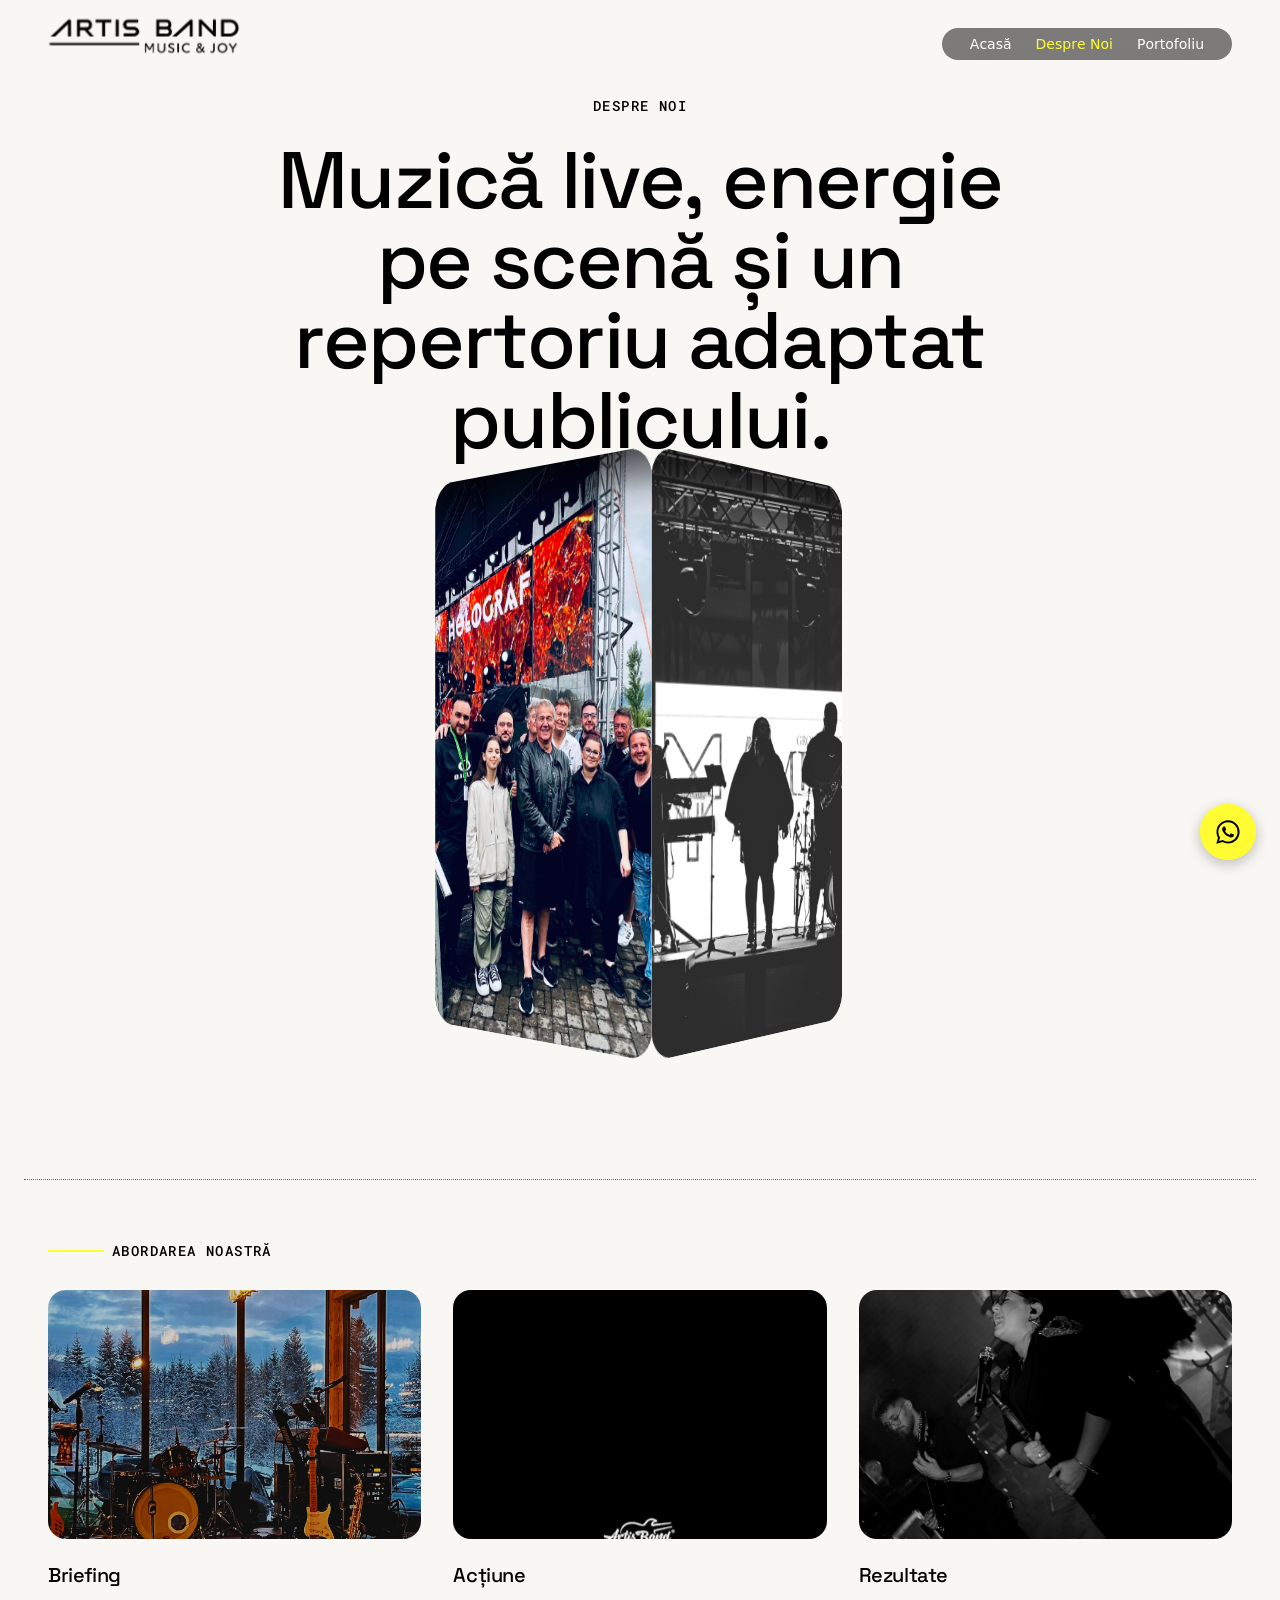
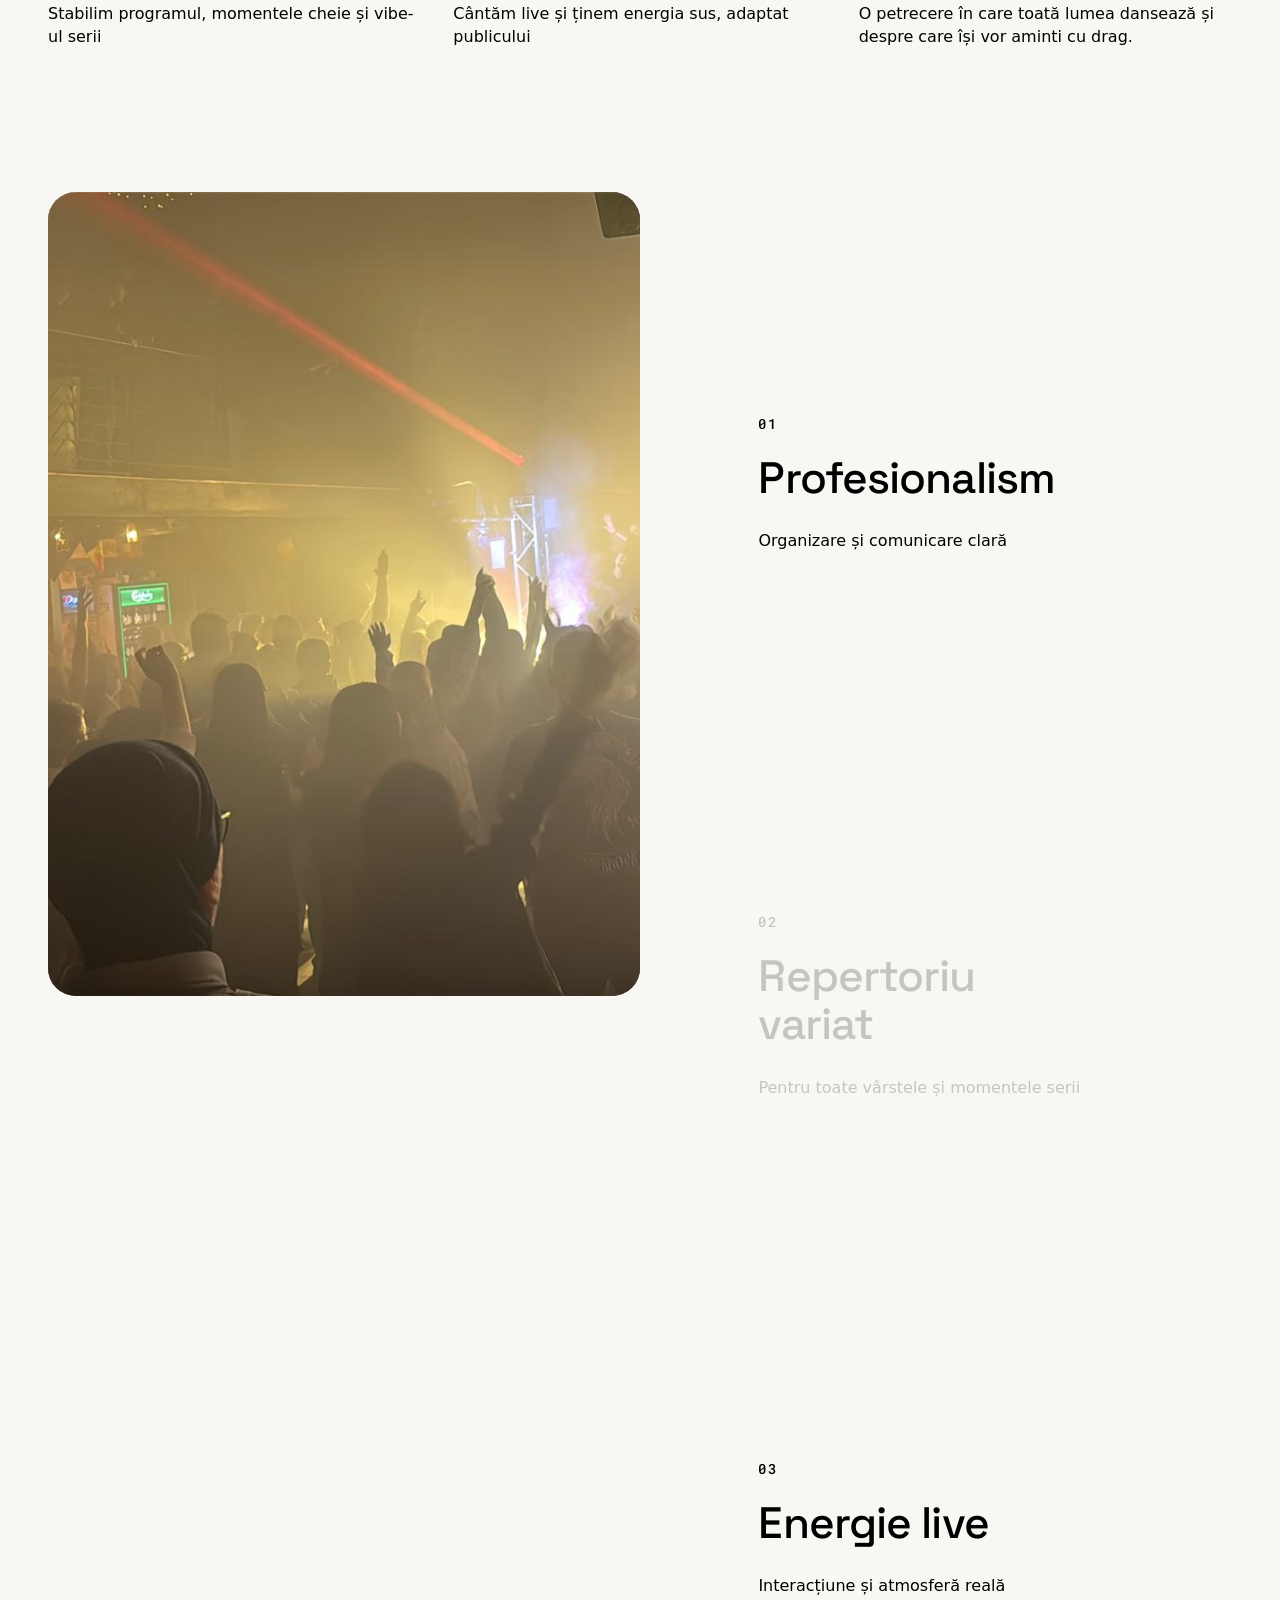
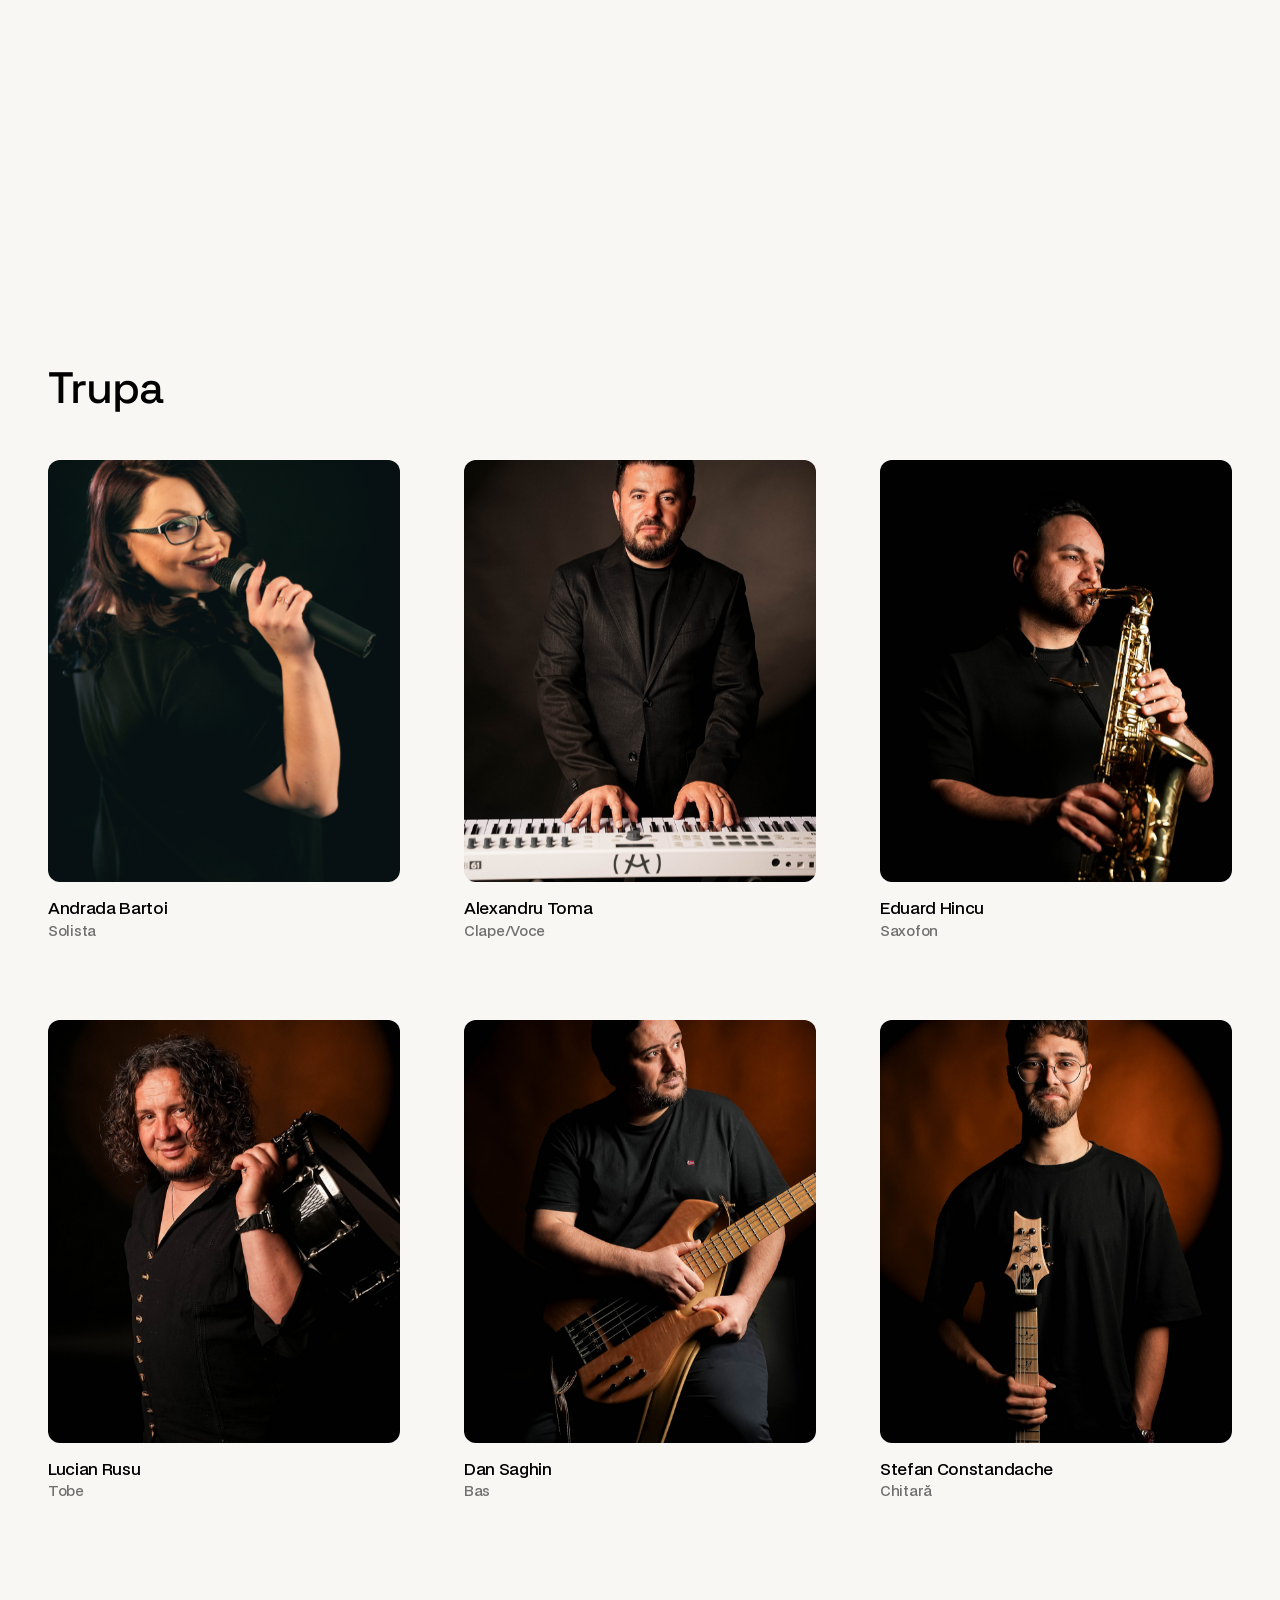
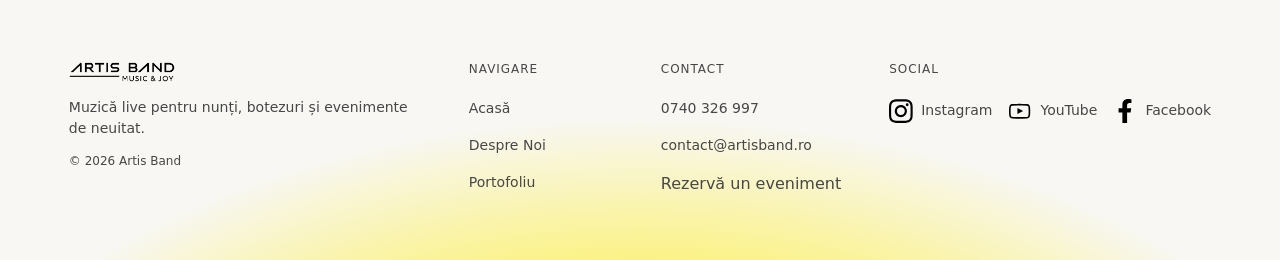
==== commit 5967c1ee: "add e-mail support" ====
--- a/about.html
+++ b/about.html
@@ -416,6 +416,7 @@
             </div>
             <input type="hidden" name="eventDate" id="popup-event-date" required>
           </form>
+          <p class="form-note">Preferi email în loc de WhatsApp? Scrie-ne la <a href="mailto:contact@artisband.ro">contact@artisband.ro</a>.</p>
           <div class="w-form-done" role="alert" data-booking-done>
             <div data-booking-done-text>Se deschide WhatsApp cu mesajul completat, apasă „Trimite" acolo ca să ajungă la noi.</div>
           </div>
--- a/css/site.css
+++ b/css/site.css
@@ -6053,6 +6053,37 @@
   }
 }
 
+/* PAUSED (see .form-note below for the replacement): the Resend-backed
+   email send kept failing after the domain/API key were set up correctly
+   in Cloudflare + Resend, and the error wasn't clear enough to debug
+   quickly, so this reverts the form to WhatsApp-only for now rather than
+   leaving a broken "Email" option live. Overrides the min-width: 992px
+   rule above unconditionally -- nothing else needs to change to bring
+   this back later (undo this override once the send issue is diagnosed
+   and fixed; the toggle markup, CSS and booking-*.js submit branch are
+   all still intact underneath this). */
+.contact-method-toggle,
+.form-field[data-contact-email-field] {
+  display: none !important;
+}
+
+/* Simple static replacement for the toggle above: no functionality, just
+   a plain mailto link so visitors who'd rather not use WhatsApp still
+   have an obvious way to reach out. Shown on every breakpoint (unlike the
+   paused toggle, which was desktop-only) since a mailto link works fine
+   on phones too. */
+.form-note {
+  color: var(--_colors---primary--grey, #666);
+  margin-top: -.4rem;
+  margin-bottom: 1rem;
+  font-size: .85rem;
+}
+.form-note a {
+  color: inherit;
+  font-weight: 600;
+  text-decoration: underline;
+}
+
 /* Belt-and-suspenders for the conditional "your email" field: .form-field
    is display: flex (see below), which is an author-stylesheet rule and so
    normally wins over the user-agent stylesheet's [hidden] { display: none }
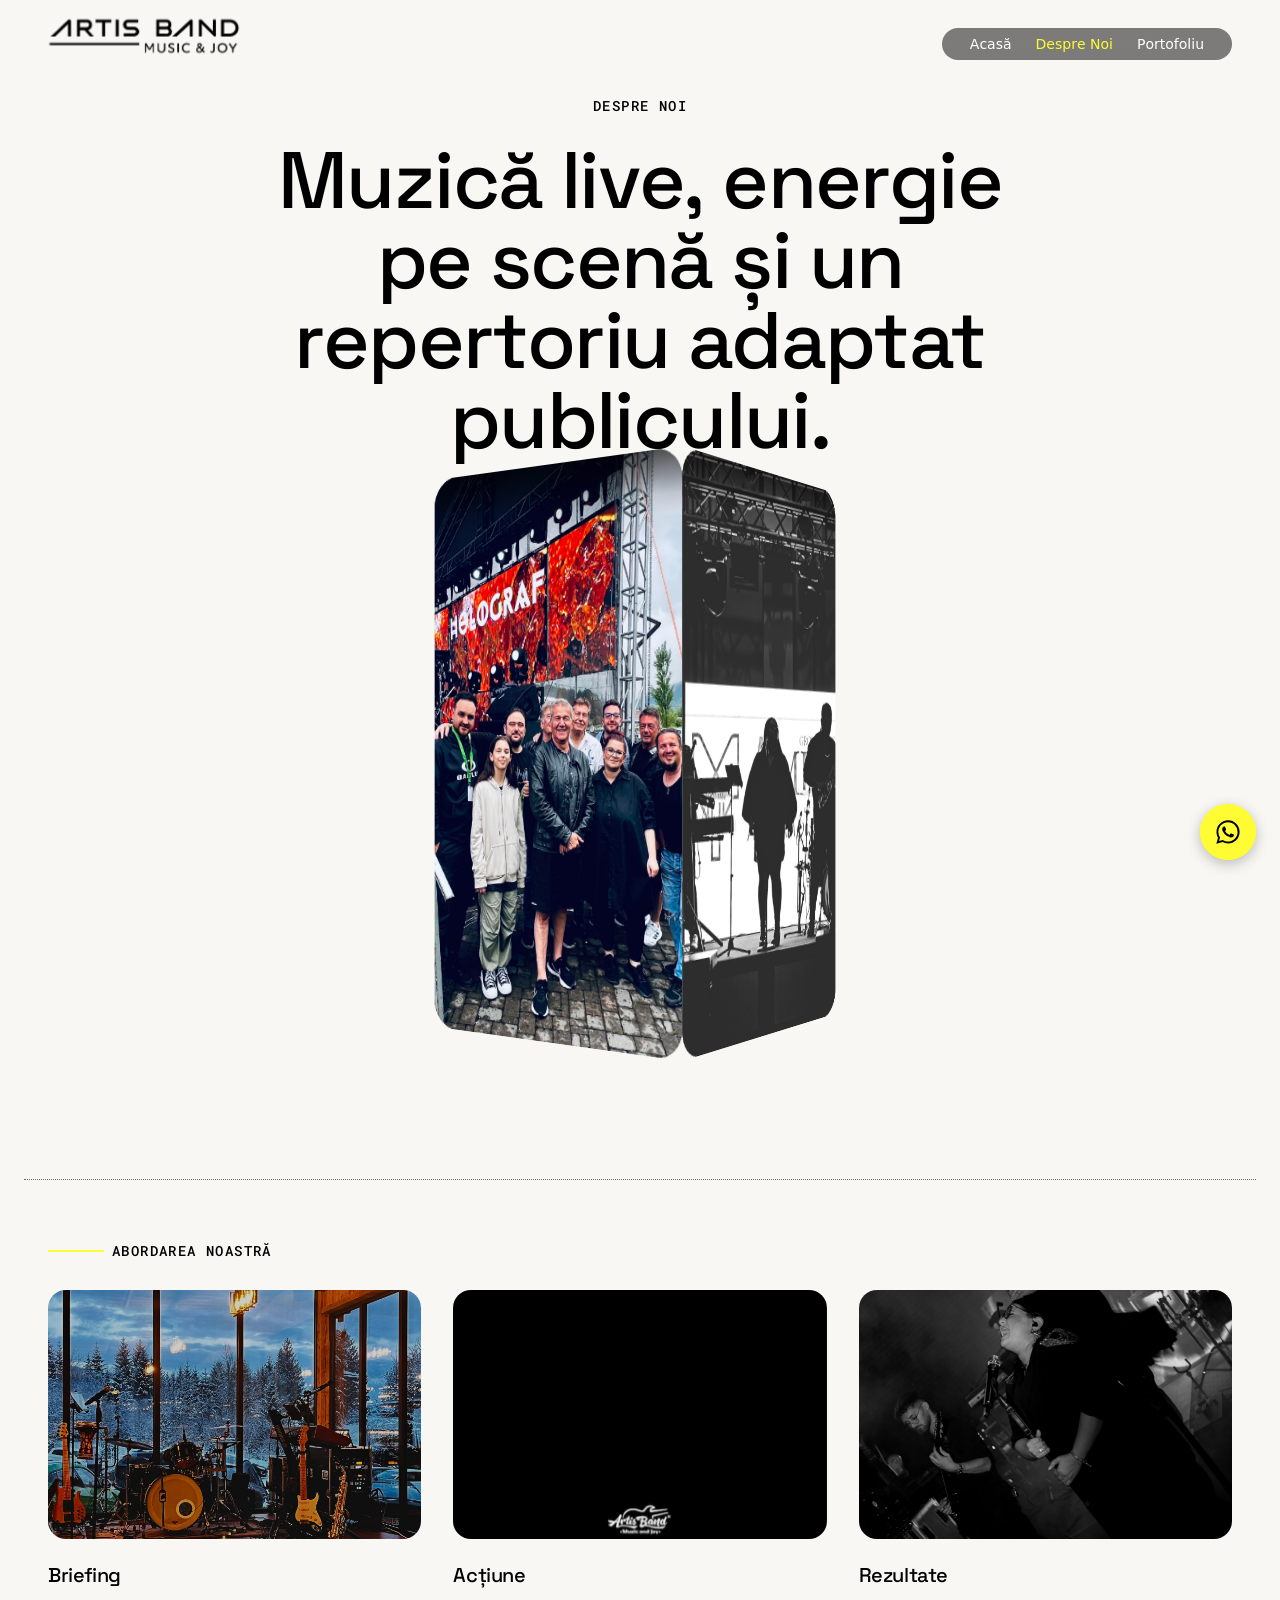
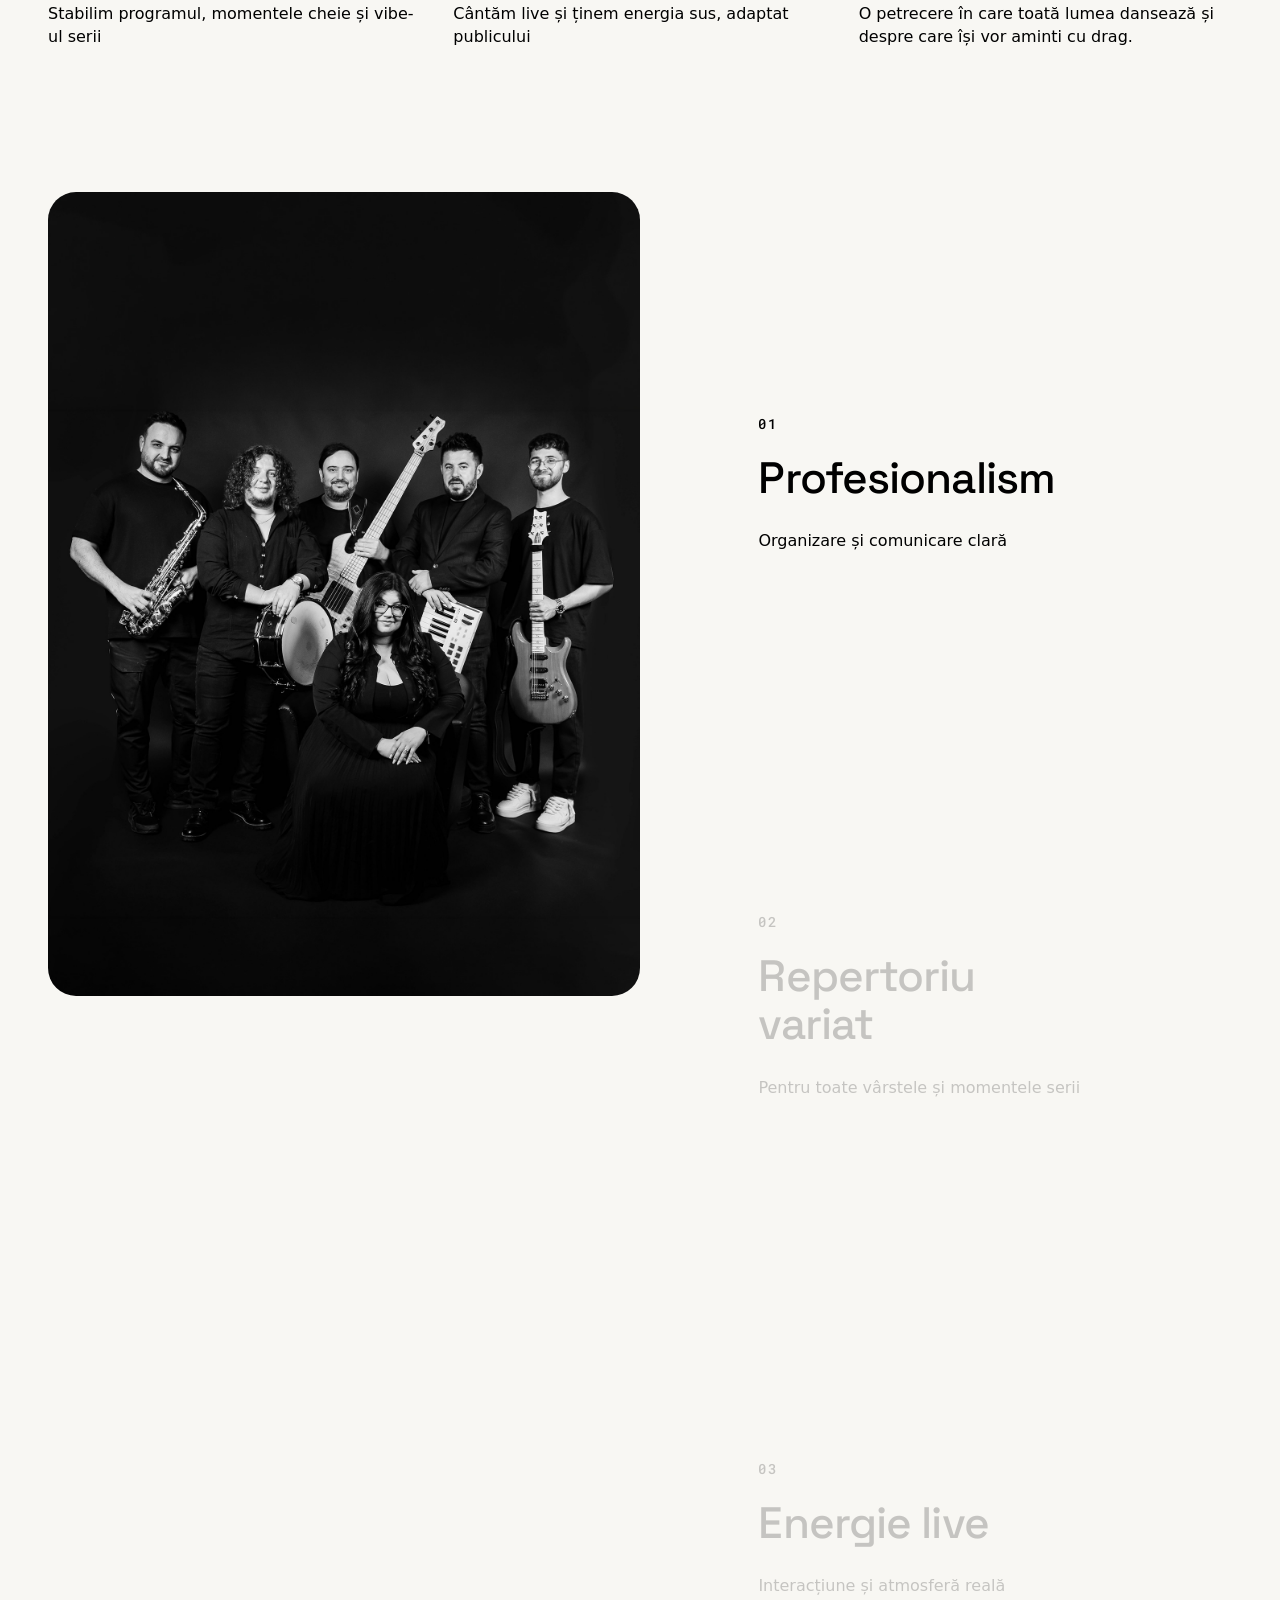
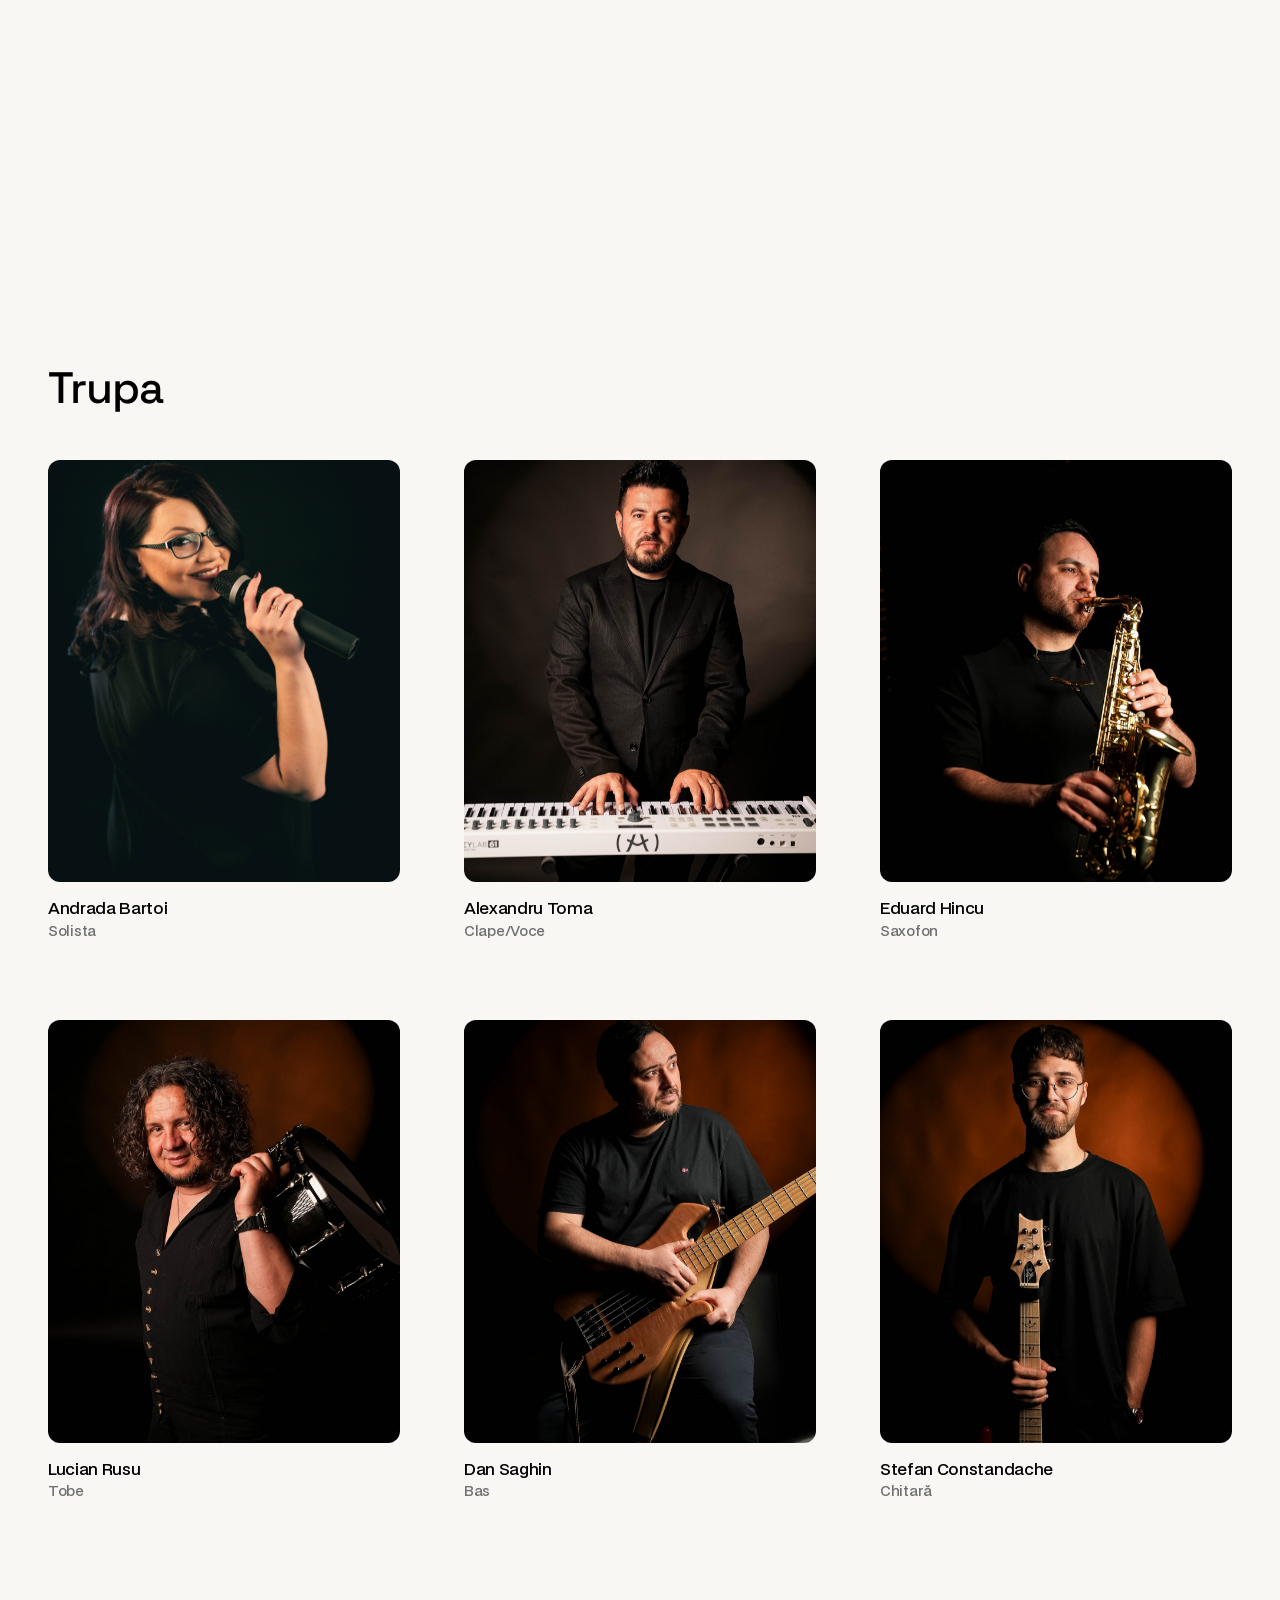
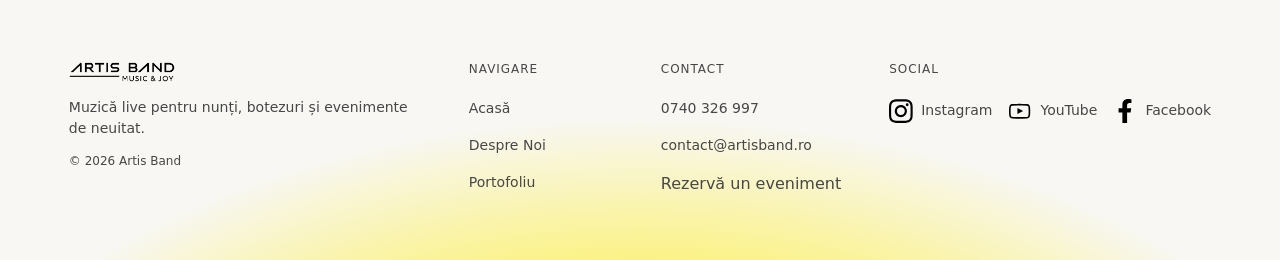
==== commit 9432ca05: "fix lazy load safari" ====
--- a/about.html
+++ b/about.html
@@ -34,7 +34,7 @@
     <nav data-wf--navbar--variant="light-pages" class="navbar is-light w-variant-1f88e9d2-2126-c26f-cddb-9e4109331a60">
       <div class="padding-global">
         <div class="navbar_component">
-          <a href="index.html" class="navbar_logo-wrap w-inline-block"><img src="images/logo-white.svg" loading="lazy" alt="" class="navbar_logo_white w-variant-1f88e9d2-2126-c26f-cddb-9e4109331a60"><img src="images/logo-bk.png" loading="lazy" alt="" class="navbar_logo_black w-variant-1f88e9d2-2126-c26f-cddb-9e4109331a60"></a>
+          <a href="index.html" class="navbar_logo-wrap w-inline-block"><img src="images/logo-white.svg" alt="" class="navbar_logo_white w-variant-1f88e9d2-2126-c26f-cddb-9e4109331a60"><img src="images/logo-bk.png" alt="" class="navbar_logo_black w-variant-1f88e9d2-2126-c26f-cddb-9e4109331a60"></a>
           <div class="navbar_links-wrap">
             <div class="navbar_links">
               <a href="index.html" class="navbar_link w-inline-block">
@@ -210,39 +210,48 @@
               version via .about-values_content/.about-values_imgs-wrapper.
             -->
             <div class="about-values_marquee">
+              <!--
+                loading="lazy" removed from every image in this track
+                (2026-07): same fix as the Momente Live marquee on the home
+                page -- this scrolls continuously via a pure CSS transform
+                animation, and Safari/WebKit's native lazy-load intersection
+                detection is unreliable inside a continuously-transformed
+                container, sometimes never marking these as "near viewport"
+                at all. Only 3 unique images here, cheap to load eagerly.
+              -->
               <div class="about-values_marquee_track">
                 <div class="about-values_marquee_item">
-                  <div class="about-values_marquee_img-wrap"><img src="images/profesionalism.jpg" alt="" loading="lazy" class="about-values_marquee_img"></div>
+                  <div class="about-values_marquee_img-wrap"><img src="images/profesionalism.jpg" alt="" class="about-values_marquee_img"></div>
                   <div class="text-style-label">01</div>
                   <h3 class="heading-style-h6">Profesionalism</h3>
                   <p>Organizare și comunicare clară</p>
                 </div>
                 <div class="about-values_marquee_item">
-                  <div class="about-values_marquee_img-wrap"><img src="images/repertoriu.jpg" alt="" loading="lazy" class="about-values_marquee_img"></div>
+                  <div class="about-values_marquee_img-wrap"><img src="images/repertoriu.jpg" alt="" class="about-values_marquee_img"></div>
                   <div class="text-style-label">02</div>
                   <h3 class="heading-style-h6">Repertoriu variat</h3>
                   <p>Pentru toate vârstele și momentele serii</p>
                 </div>
                 <div class="about-values_marquee_item">
-                  <div class="about-values_marquee_img-wrap"><img src="images/481287290_957119199878210_4238705629776462591_n.jpg" alt="" loading="lazy" class="about-values_marquee_img"></div>
+                  <div class="about-values_marquee_img-wrap"><img src="images/481287290_957119199878210_4238705629776462591_n.jpg" alt="" class="about-values_marquee_img"></div>
                   <div class="text-style-label">03</div>
                   <h3 class="heading-style-h6">Energie live</h3>
                   <p>Interacțiune și atmosferă reală</p>
                 </div>
                 <div class="about-values_marquee_item" aria-hidden="true">
-                  <div class="about-values_marquee_img-wrap"><img src="images/profesionalism.jpg" alt="" loading="lazy" class="about-values_marquee_img"></div>
+                  <div class="about-values_marquee_img-wrap"><img src="images/profesionalism.jpg" alt="" class="about-values_marquee_img"></div>
                   <div class="text-style-label">01</div>
                   <h3 class="heading-style-h6">Profesionalism</h3>
                   <p>Organizare și comunicare clară</p>
                 </div>
                 <div class="about-values_marquee_item" aria-hidden="true">
-                  <div class="about-values_marquee_img-wrap"><img src="images/repertoriu.jpg" alt="" loading="lazy" class="about-values_marquee_img"></div>
+                  <div class="about-values_marquee_img-wrap"><img src="images/repertoriu.jpg" alt="" class="about-values_marquee_img"></div>
                   <div class="text-style-label">02</div>
                   <h3 class="heading-style-h6">Repertoriu variat</h3>
                   <p>Pentru toate vârstele și momentele serii</p>
                 </div>
                 <div class="about-values_marquee_item" aria-hidden="true">
-                  <div class="about-values_marquee_img-wrap"><img src="images/481287290_957119199878210_4238705629776462591_n.jpg" alt="" loading="lazy" class="about-values_marquee_img"></div>
+                  <div class="about-values_marquee_img-wrap"><img src="images/481287290_957119199878210_4238705629776462591_n.jpg" alt="" class="about-values_marquee_img"></div>
                   <div class="text-style-label">03</div>
                   <h3 class="heading-style-h6">Energie live</h3>
                   <p>Interacțiune și atmosferă reală</p>
--- a/css/site.css
+++ b/css/site.css
@@ -2031,7 +2031,13 @@
      space-between left a large empty gap under the submit button instead of
      balancing the extra height evenly. */
   justify-content: center;
-  align-items: flex-start;
+  /* Was flex-start: the form/heading/text block only ever grows to its own
+     content width (the form's max-width: 40em caps it well short of the
+     full column width on wide screens), so flex-start left it flush
+     against the left padding with a large, clearly unused gap of empty
+     white space on the right. Centering each child horizontally within
+     the available width reads as an intentional, balanced layout instead. */
+  align-items: center;
   display: flex;
 }
 
@@ -4437,6 +4443,13 @@
     padding: var(--fixed--3rem);
     /* Round only the bottom corners, pairs with .cta_graphic-wrap above. */
     border-radius: 0 0 var(--border-radius--ultra) var(--border-radius--ultra);
+    /* Keep the original left-aligned layout on the stacked (mobile/tablet)
+       version: the align-items: center added above is specifically for the
+       wide side-by-side layout, where the form's max-width left a large gap
+       of unused white space next to it. Stacked full-width columns don't
+       have that problem (the form already spans the available width), and
+       left-aligned reads more naturally for a single narrow column. */
+    align-items: flex-start;
   }
 
   .cta_head {
@@ -6074,9 +6087,13 @@
    on phones too. */
 .form-note {
   color: var(--_colors---primary--grey, #666);
-  margin-top: -.4rem;
+  /* Was -.4rem: that pulled this text up flush against the submit button
+     right above it (zero gap, read as overlapping) instead of leaving it
+     room to breathe underneath. */
+  margin-top: .85rem;
   margin-bottom: 1rem;
   font-size: .85rem;
+  text-align: center;
 }
 .form-note a {
   color: inherit;
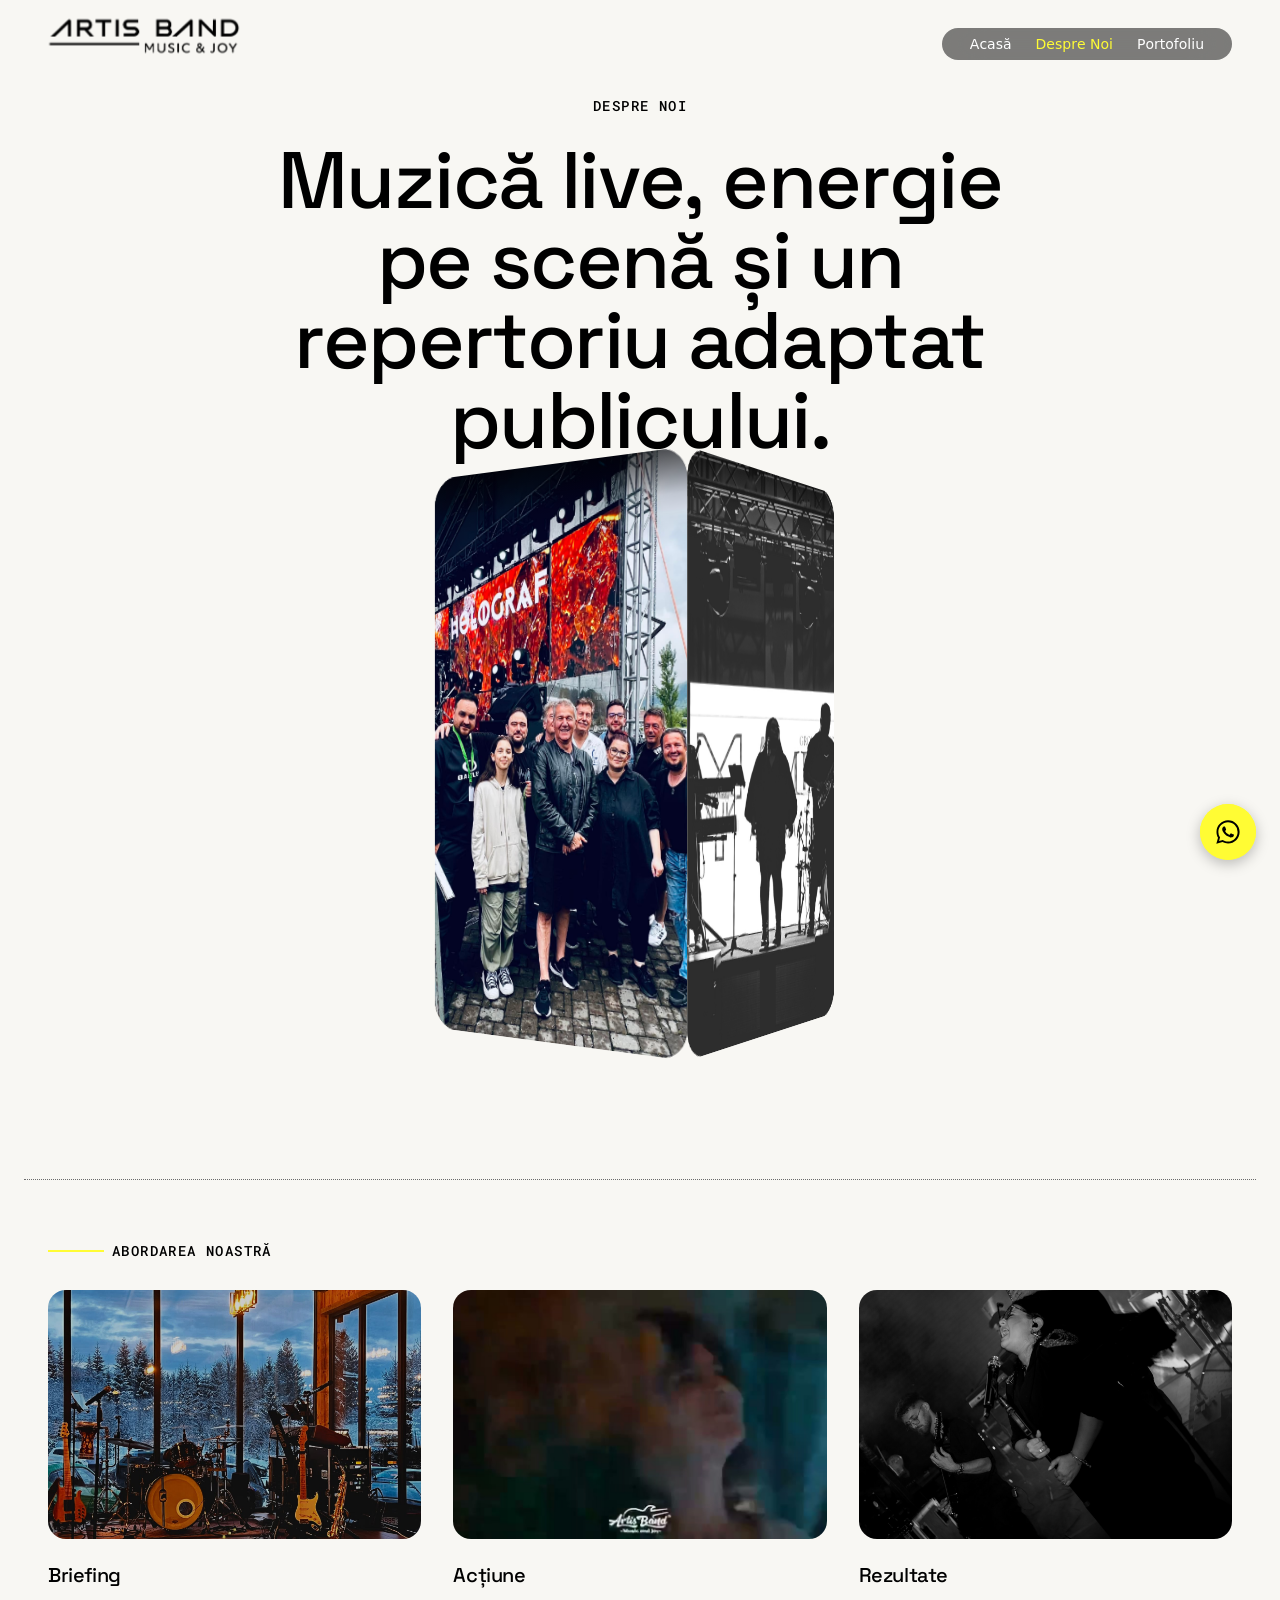
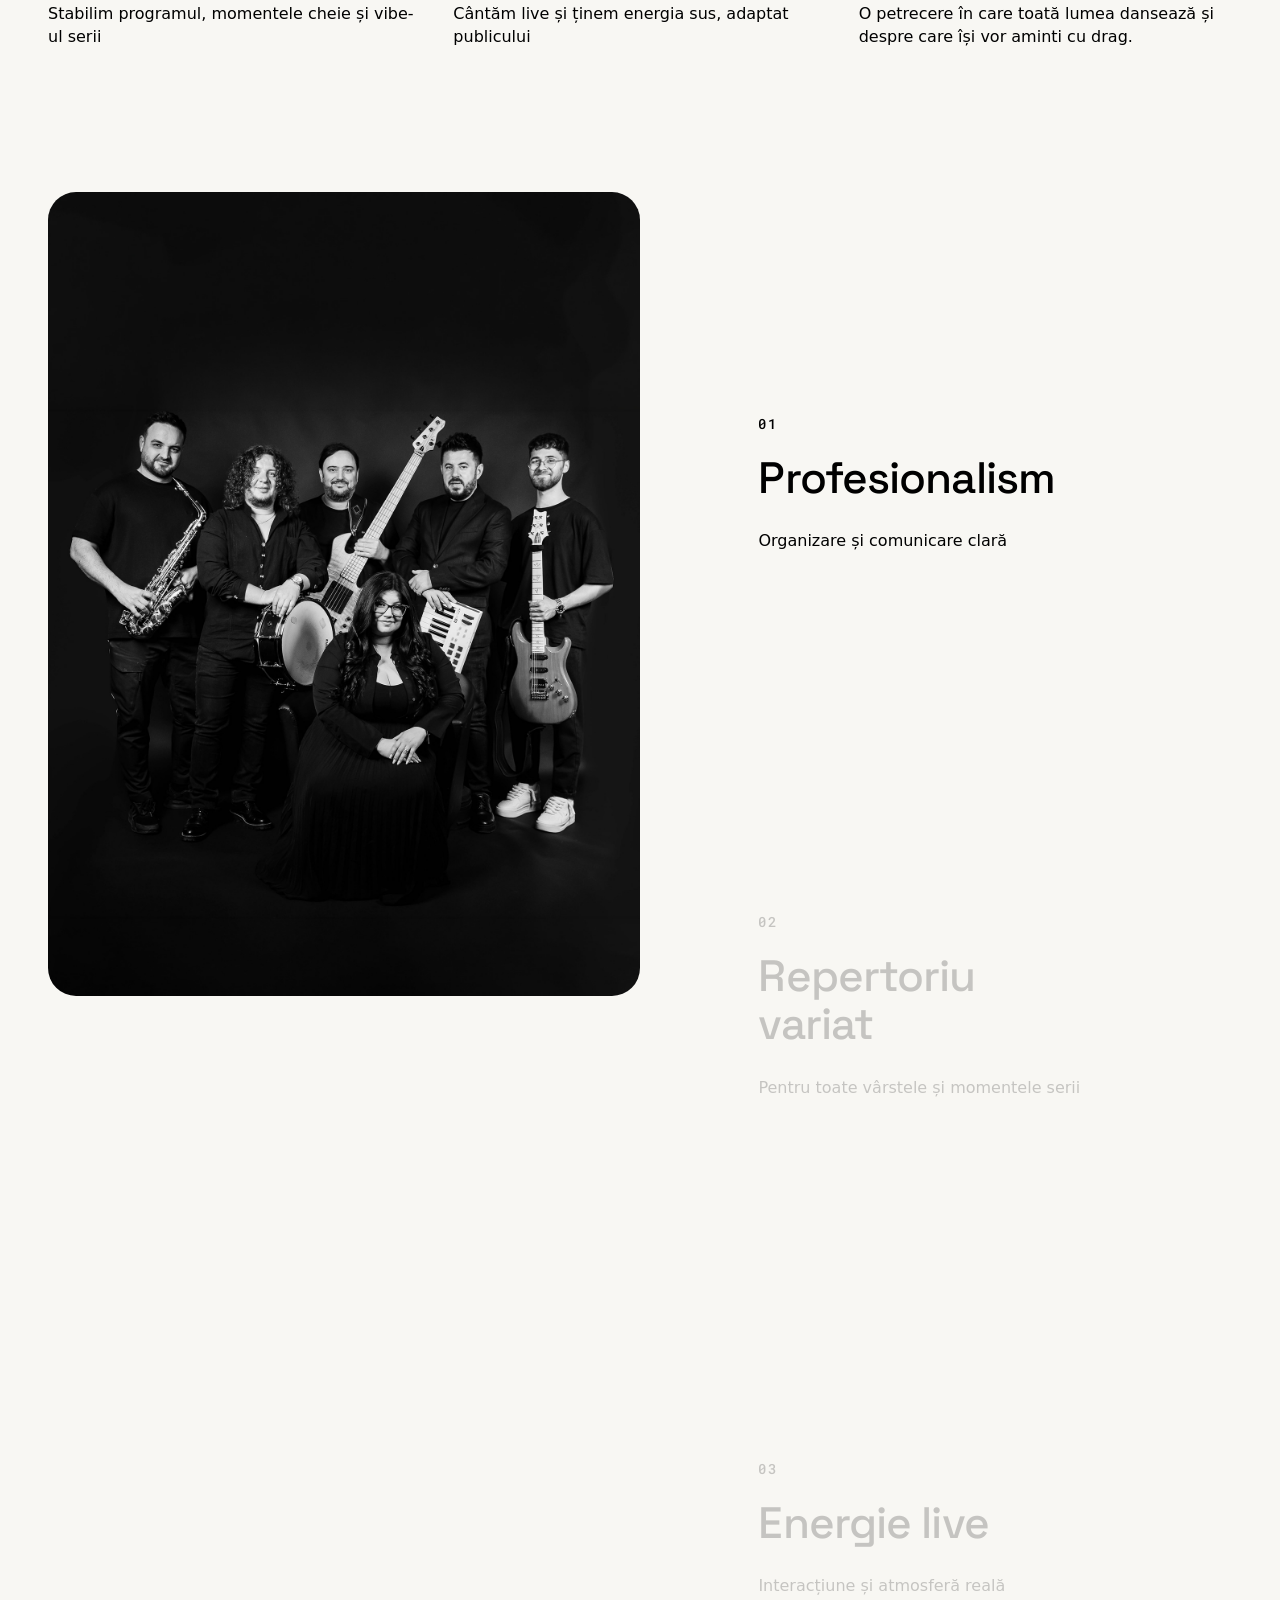
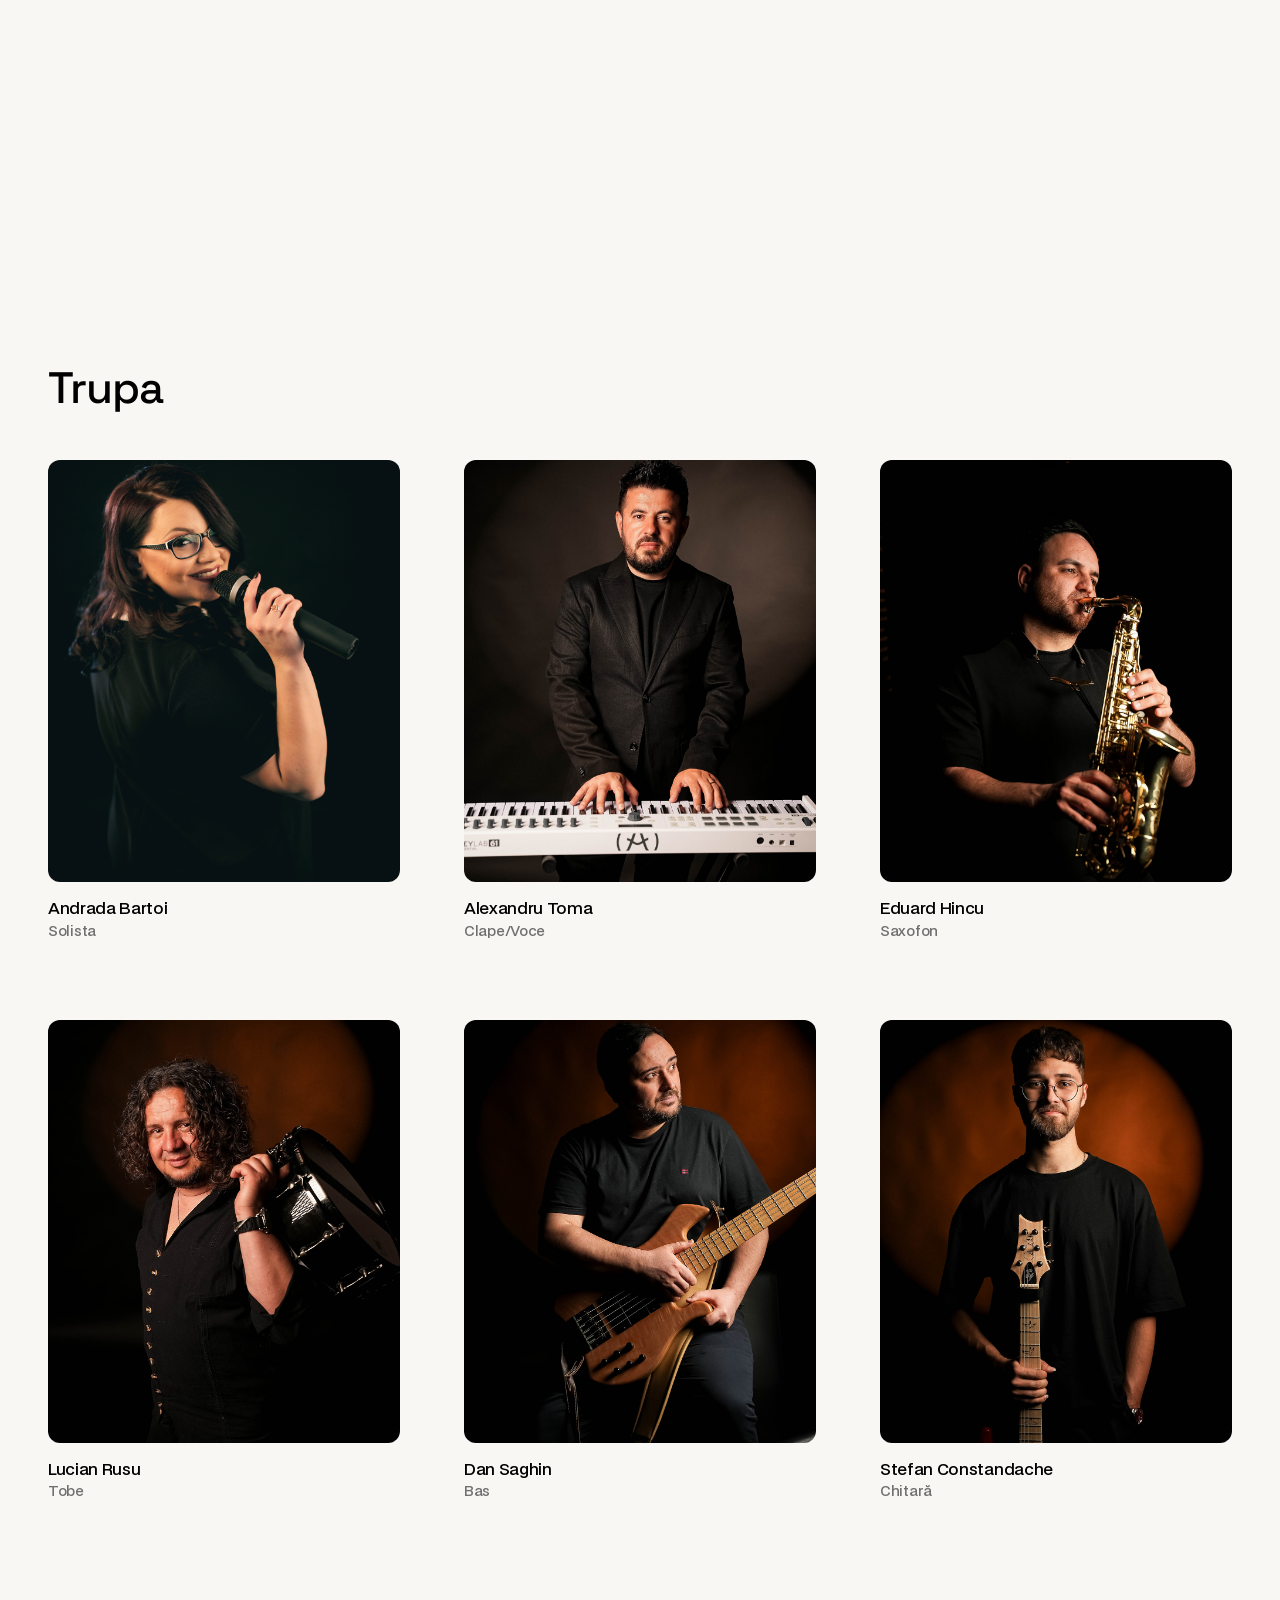
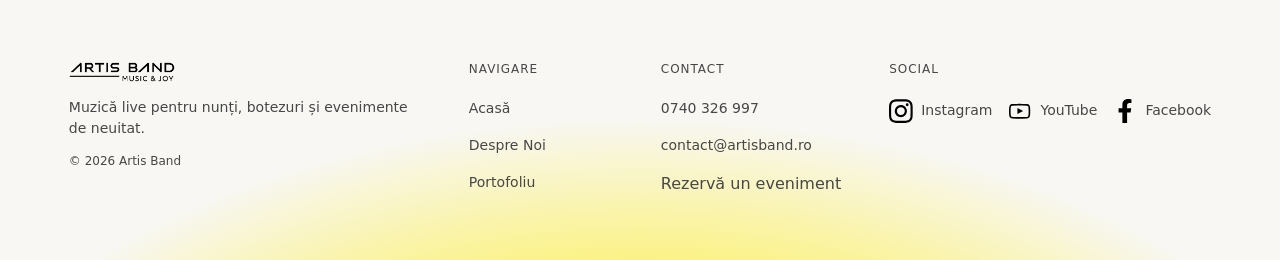
==== commit fed93640: "resize videos" ====
--- a/about.html
+++ b/about.html
@@ -129,8 +129,16 @@
                 </div>
                 <div class="approach_item">
                   <div class="approach_img-wrap">
-                    <div data-poster-url="videos/ab-video_poster.0000000.jpg" data-video-urls="videos/ab-video_mp4.mp4" data-autoplay="true" data-loop="true" data-wf-ignore="true" animation="scale" class="approach_img w-background-video w-background-video-atom"><video id="f5f348c0-ceea-69d6-a16d-d329b9c68348-video" autoplay="" loop="" style="background-image:url(&quot;videos/ab-video_poster.0000000.jpg&quot;)" muted="" playsinline="" data-wf-ignore="true" data-object-fit="cover">
-                        <source src="videos/ab-video_mp4.mp4" data-wf-ignore="true">
+                    <!--
+                      Same swap as the home page CTA video (2026-07): this
+                      used to point at the original 4:48, ~22MB source
+                      clip, downloaded in full just for this small looping
+                      thumbnail. Reuses the same trimmed 15s/3.2MB clip
+                      already made for the CTA section -- same source
+                      footage, no new encoding needed for this spot.
+                    -->
+                    <div data-poster-url="videos/ab-video-trimmed-poster.jpg" data-video-urls="videos/ab-video-trimmed.mp4" data-autoplay="true" data-loop="true" data-wf-ignore="true" animation="scale" class="approach_img w-background-video w-background-video-atom"><video id="f5f348c0-ceea-69d6-a16d-d329b9c68348-video" autoplay="" loop="" style="background-image:url(&quot;videos/ab-video-trimmed-poster.jpg&quot;)" muted="" playsinline="" data-wf-ignore="true" data-object-fit="cover">
+                        <source src="videos/ab-video-trimmed.mp4" data-wf-ignore="true">
                       </video></div>
                   </div>
                   <div class="approach_item-content">
--- a/css/site.css
+++ b/css/site.css
@@ -2035,10 +2035,41 @@
      content width (the form's max-width: 40em caps it well short of the
      full column width on wide screens), so flex-start left it flush
      against the left padding with a large, clearly unused gap of empty
-     white space on the right. Centering each child horizontally within
-     the available width reads as an intentional, balanced layout instead. */
-  align-items: center;
-  display: flex;
+     white space on the right. align-items: center fixes that -- but only
+     works correctly together with .cta_inner below, see that comment. */
+  align-items: center;
+  display: flex;
+}
+
+/* Wraps cta_head + cta_button-wrap + form-wrap (see index.html). Centering
+   them individually (setting align-items: center directly on .cta_content,
+   with no wrapper) centered each one at its OWN natural width -- and since
+   the heading block, the paragraph and the form are all different widths,
+   that gave each one a different left edge, an inconsistent, "jagged"
+   look flagged after the first centering pass. This wrapper is a column
+   flex container with no width of its own, so it shrink-to-fits to
+   whichever child needs the most room (almost always the form); its
+   children then default to stretching to fill that shared width (the
+   flex default, align-items: stretch), so the heading/paragraph/form all
+   get the exact same left AND right edge. .cta_content then centers this
+   one wrapper as a single unit, instead of centering three independently
+   sized boxes. */
+.cta_inner {
+  flex-flow: column;
+  width: auto;
+  max-width: 100%;
+  display: flex;
+}
+
+/* Only the gap between the paragraph and the form needed restoring (see
+   .cta_inner above for why it collapsed to 0) -- a uniform row-gap on
+   .cta_inner also added this same 3rem between the heading and the
+   paragraph right under it, which reads as too much space where there
+   never used to be any. Scoping the gap to just this one spot with a
+   margin instead of a blanket row-gap keeps the heading and paragraph
+   close together while still giving the form its breathing room. */
+.form-wrap {
+  margin-top: var(--fixed--3rem);
 }
 
 .cta_button-wrap {
@@ -3768,7 +3799,12 @@
   display: flex;
   position: absolute;
   left: 50%;
-  bottom: var(--fixed--2rem);
+  /* Was --fixed--2rem (32px): sat right at the very bottom edge of the
+     viewport, close enough to the WhatsApp floating button and the
+     screen edge itself that it read as "way too far down" rather than a
+     comfortable scroll-down cue. This only moves this one absolutely-
+     positioned element -- nothing else in the pinned section is affected. */
+  bottom: var(--fixed--6rem);
   transform: translateX(-50%);
   z-index: 2;
 }
@@ -4443,13 +4479,18 @@
     padding: var(--fixed--3rem);
     /* Round only the bottom corners, pairs with .cta_graphic-wrap above. */
     border-radius: 0 0 var(--border-radius--ultra) var(--border-radius--ultra);
-    /* Keep the original left-aligned layout on the stacked (mobile/tablet)
-       version: the align-items: center added above is specifically for the
-       wide side-by-side layout, where the form's max-width left a large gap
-       of unused white space next to it. Stacked full-width columns don't
-       have that problem (the form already spans the available width), and
-       left-aligned reads more naturally for a single narrow column. */
-    align-items: flex-start;
+    /* Used to force align-items: flex-start back here, on the assumption
+       that the stacked (mobile/tablet) layout is always narrow enough that
+       the form already fills the full width, making flex-start vs. center
+       look identical. True in narrow portrait, but this breakpoint also
+       covers landscape phones/tablets up to 991px wide, where the viewport
+       can easily be wider than the form's natural content width -- same
+       excess-whitespace-on-the-right bug as the desktop one this was
+       meant to avoid, just re-triggered in landscape. Removed: inherits
+       align-items: center (with .cta_inner) from the base rule above at
+       every width now, which renders identically to flex-start whenever
+       there's no extra width to redistribute anyway (i.e. real narrow
+       portrait phones), so nothing is lost there. */
   }
 
   .cta_head {
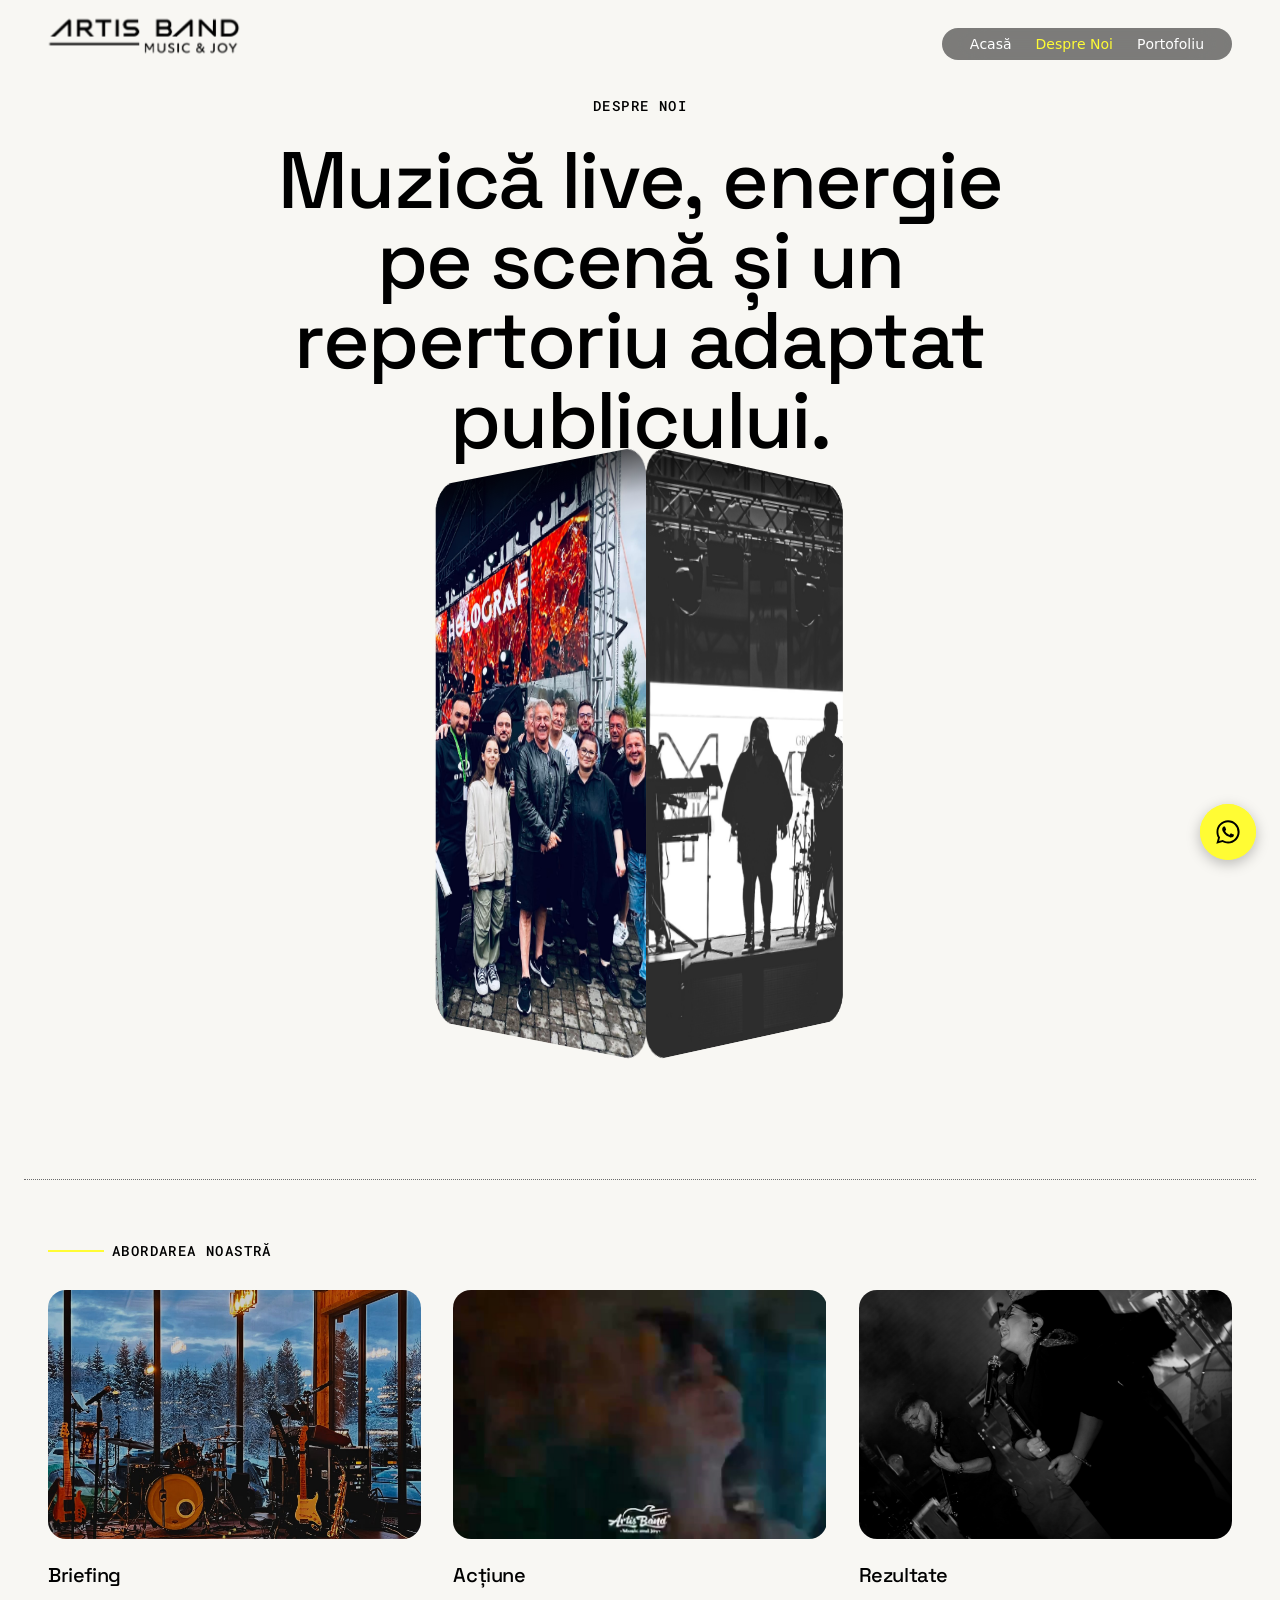
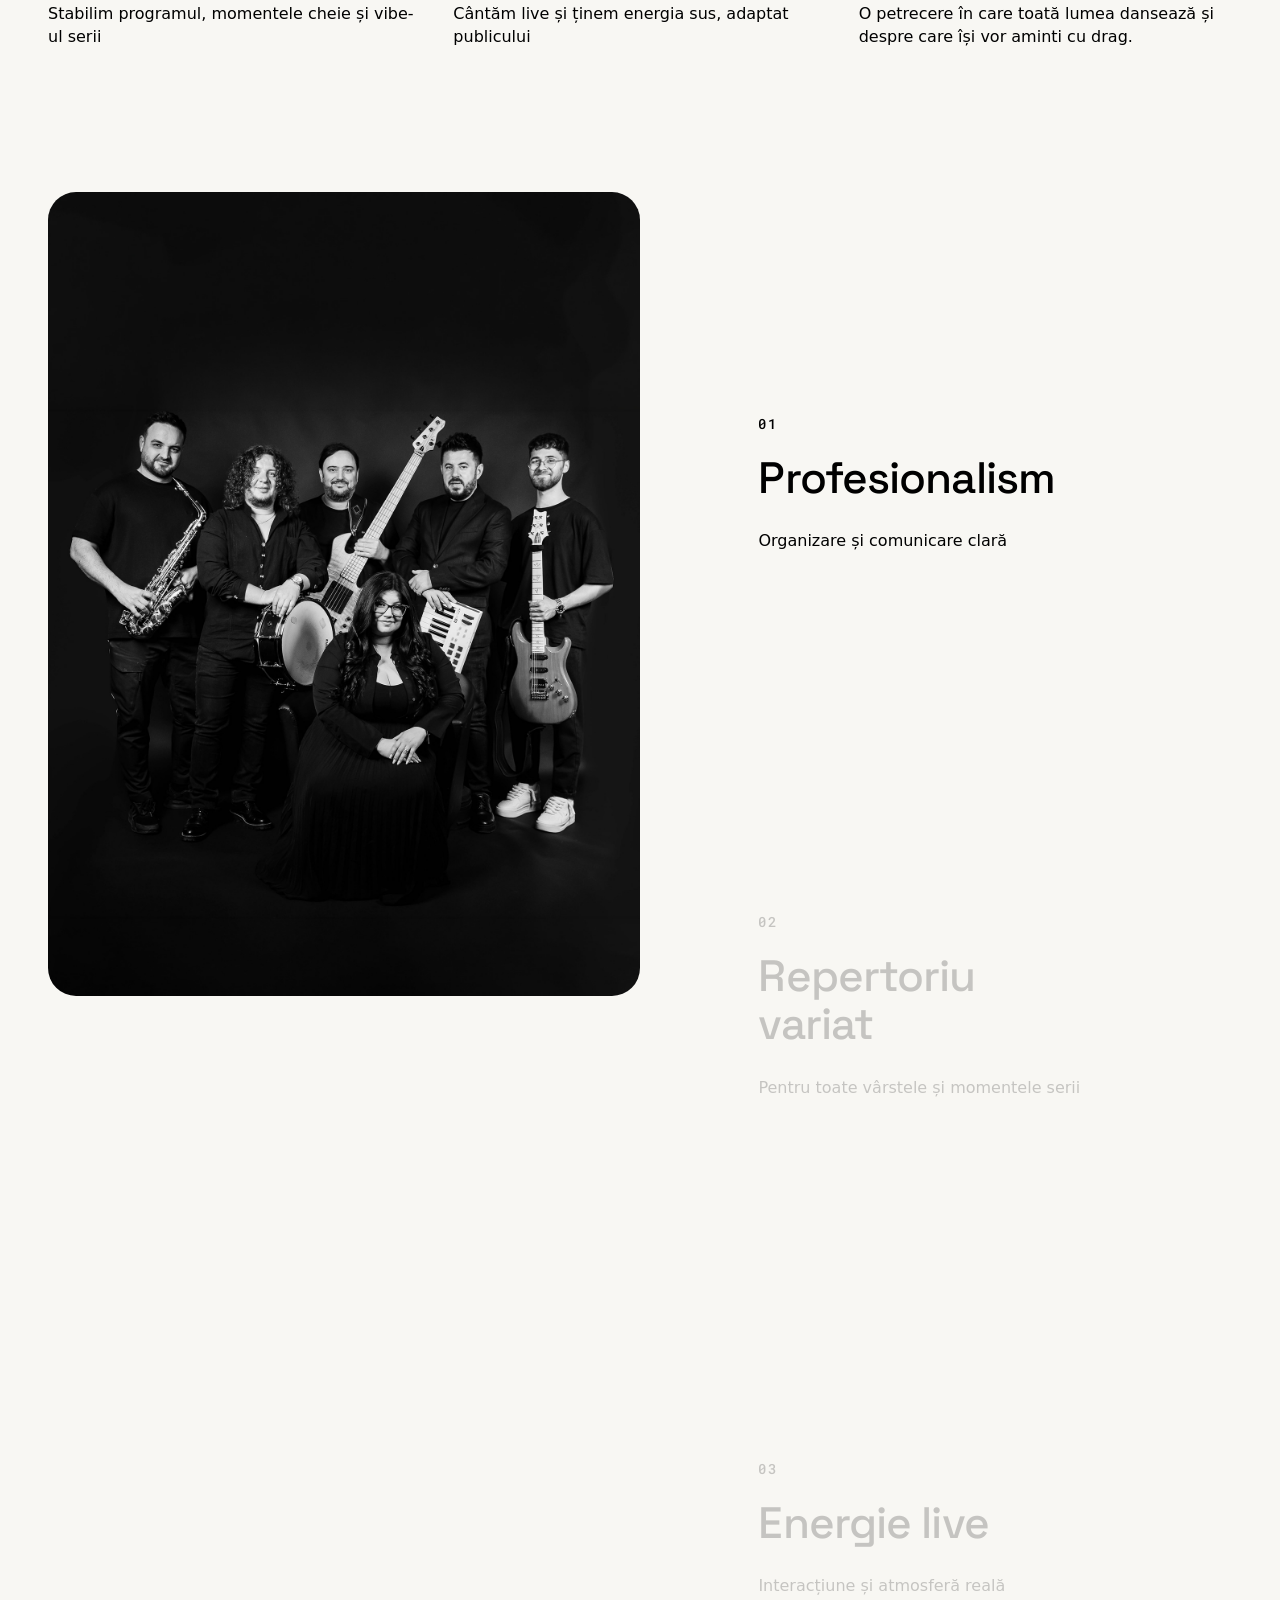
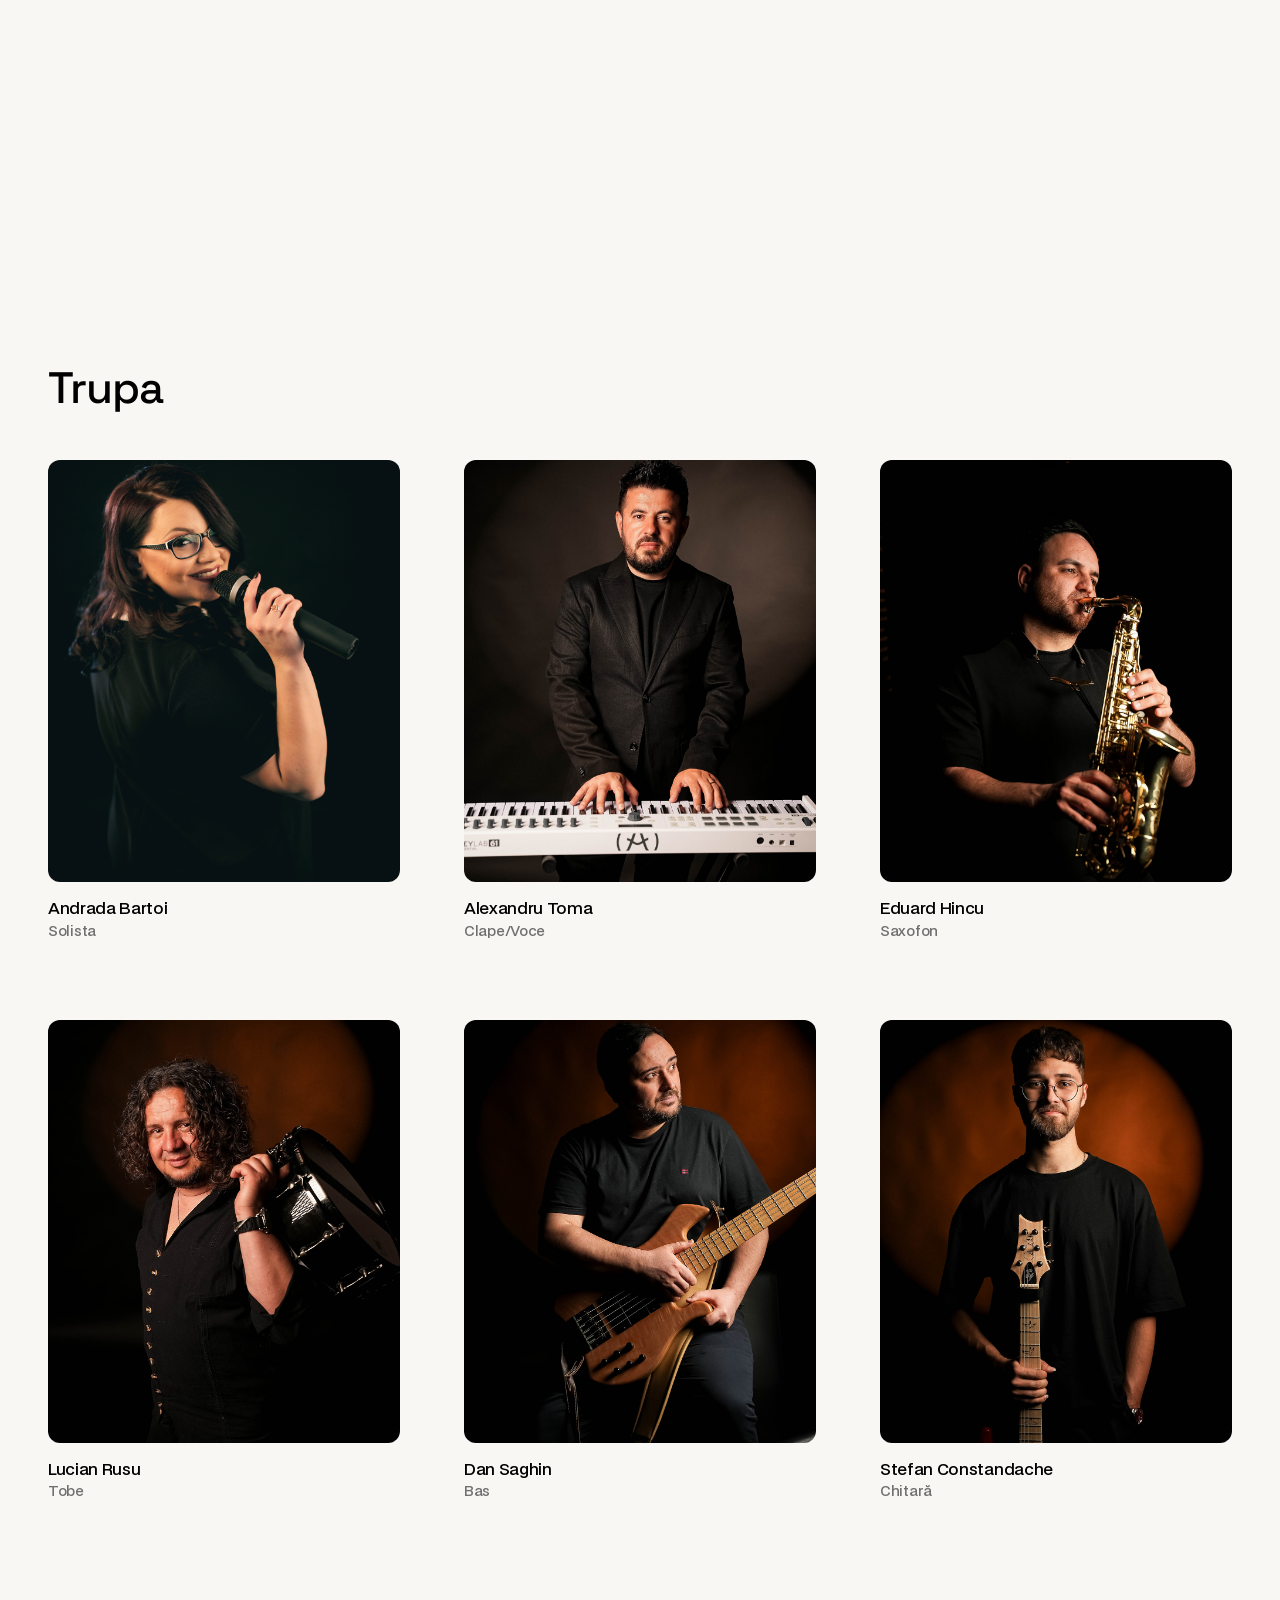
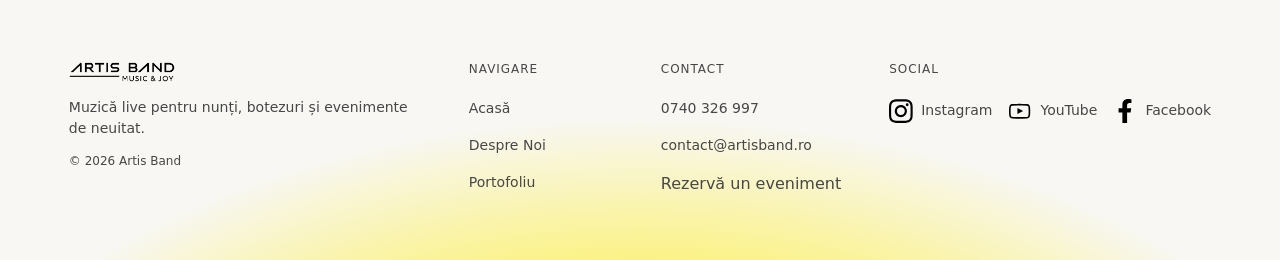
==== commit acf0d477: "loading images first" ====
--- a/about.html
+++ b/about.html
@@ -86,8 +86,14 @@
               <div class="about-header_asset-info"></div>
             </div>
             <div class="about-header_cube-side _2">
-              <div data-poster-url="videos/header-ab_poster.0000000.jpg" data-video-urls="videos/header-ab_mp4.mp4" data-autoplay="true" data-loop="true" data-wf-ignore="true" class="about-header_asset w-background-video w-background-video-atom"><video id="ec1cfe89-8ee2-b461-7108-16d6f02c8ee2-video" autoplay="" loop="" style="background-image:url(&quot;videos/header-ab_poster.0000000.jpg&quot;)" muted="" playsinline="" data-wf-ignore="true" data-object-fit="cover">
-                  <source src="videos/header-ab_mp4.mp4" data-wf-ignore="true">
+              <!--
+                Video source is deferred via data-src (see
+                js/lazy-video.js): the poster image loads immediately,
+                the actual video file is only fetched after the page's
+                images have finished loading.
+              -->
+              <div data-poster-url="videos/header-ab_poster.0000000.jpg" data-video-urls="videos/header-ab_mp4.mp4" data-autoplay="true" data-loop="true" data-wf-ignore="true" class="about-header_asset w-background-video w-background-video-atom"><video id="ec1cfe89-8ee2-b461-7108-16d6f02c8ee2-video" loop="" style="background-image:url(&quot;videos/header-ab_poster.0000000.jpg&quot;)" muted="" playsinline="" data-wf-ignore="true" data-object-fit="cover">
+                  <source data-src="videos/header-ab_mp4.mp4" data-wf-ignore="true">
                 </video></div>
               <div class="about-header_gradient"></div>
               <div class="about-header_asset-info"></div>
@@ -137,8 +143,8 @@
                       already made for the CTA section -- same source
                       footage, no new encoding needed for this spot.
                     -->
-                    <div data-poster-url="videos/ab-video-trimmed-poster.jpg" data-video-urls="videos/ab-video-trimmed.mp4" data-autoplay="true" data-loop="true" data-wf-ignore="true" animation="scale" class="approach_img w-background-video w-background-video-atom"><video id="f5f348c0-ceea-69d6-a16d-d329b9c68348-video" autoplay="" loop="" style="background-image:url(&quot;videos/ab-video-trimmed-poster.jpg&quot;)" muted="" playsinline="" data-wf-ignore="true" data-object-fit="cover">
-                        <source src="videos/ab-video-trimmed.mp4" data-wf-ignore="true">
+                    <div data-poster-url="videos/ab-video-trimmed-poster.jpg" data-video-urls="videos/ab-video-trimmed.mp4" data-autoplay="true" data-loop="true" data-wf-ignore="true" animation="scale" class="approach_img w-background-video w-background-video-atom"><video id="f5f348c0-ceea-69d6-a16d-d329b9c68348-video" loop="" style="background-image:url(&quot;videos/ab-video-trimmed-poster.jpg&quot;)" muted="" playsinline="" data-wf-ignore="true" data-object-fit="cover">
+                        <source data-src="videos/ab-video-trimmed.mp4" data-wf-ignore="true">
                       </video></div>
                   </div>
                   <div class="approach_item-content">
@@ -478,6 +484,7 @@
   <script src="js/gsap/gsap.min.js" type="text/javascript"></script>
   <script src="js/gsap/SplitText.min.js" type="text/javascript"></script>
   <script src="js/gsap/ScrollTrigger.min.js" type="text/javascript"></script>
+  <script src="js/lazy-video.js" type="text/javascript"></script>
   <script src="js/booking-about.js" type="text/javascript"></script>
 </body>
 </html>
